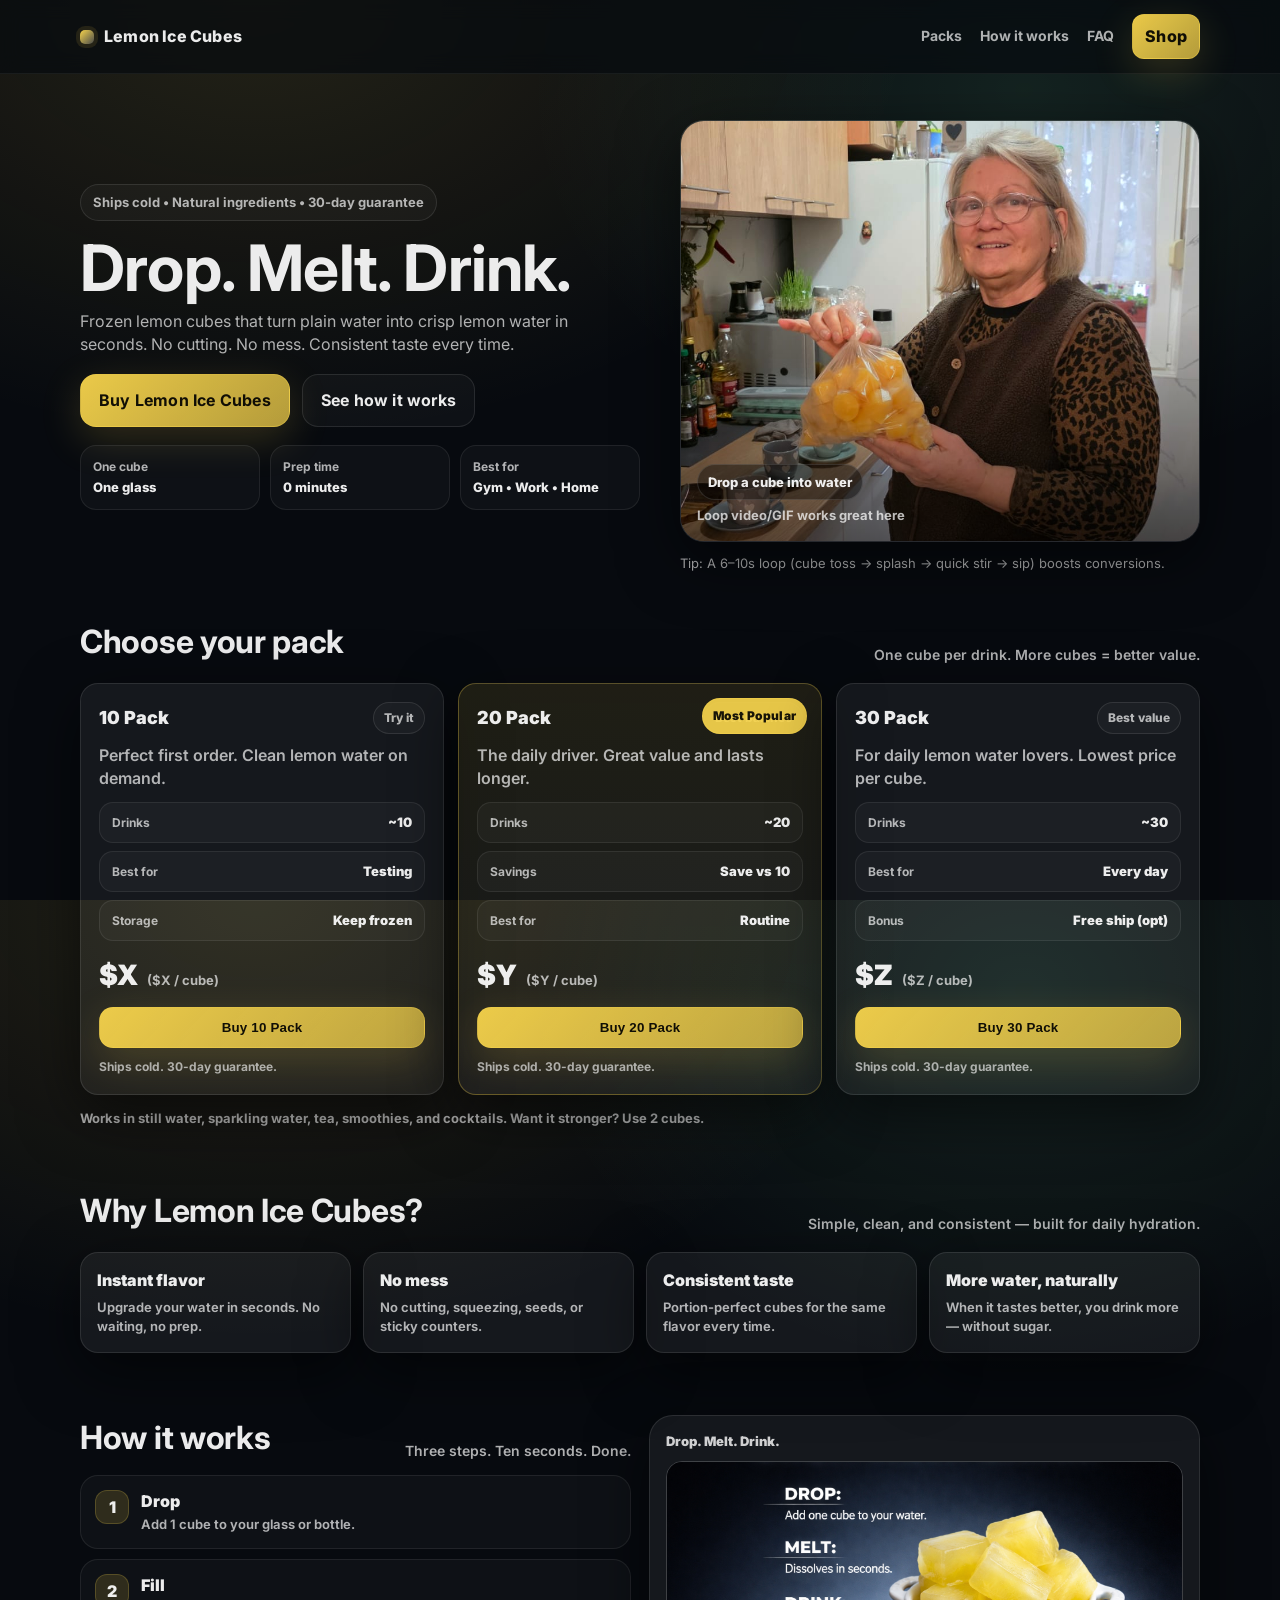
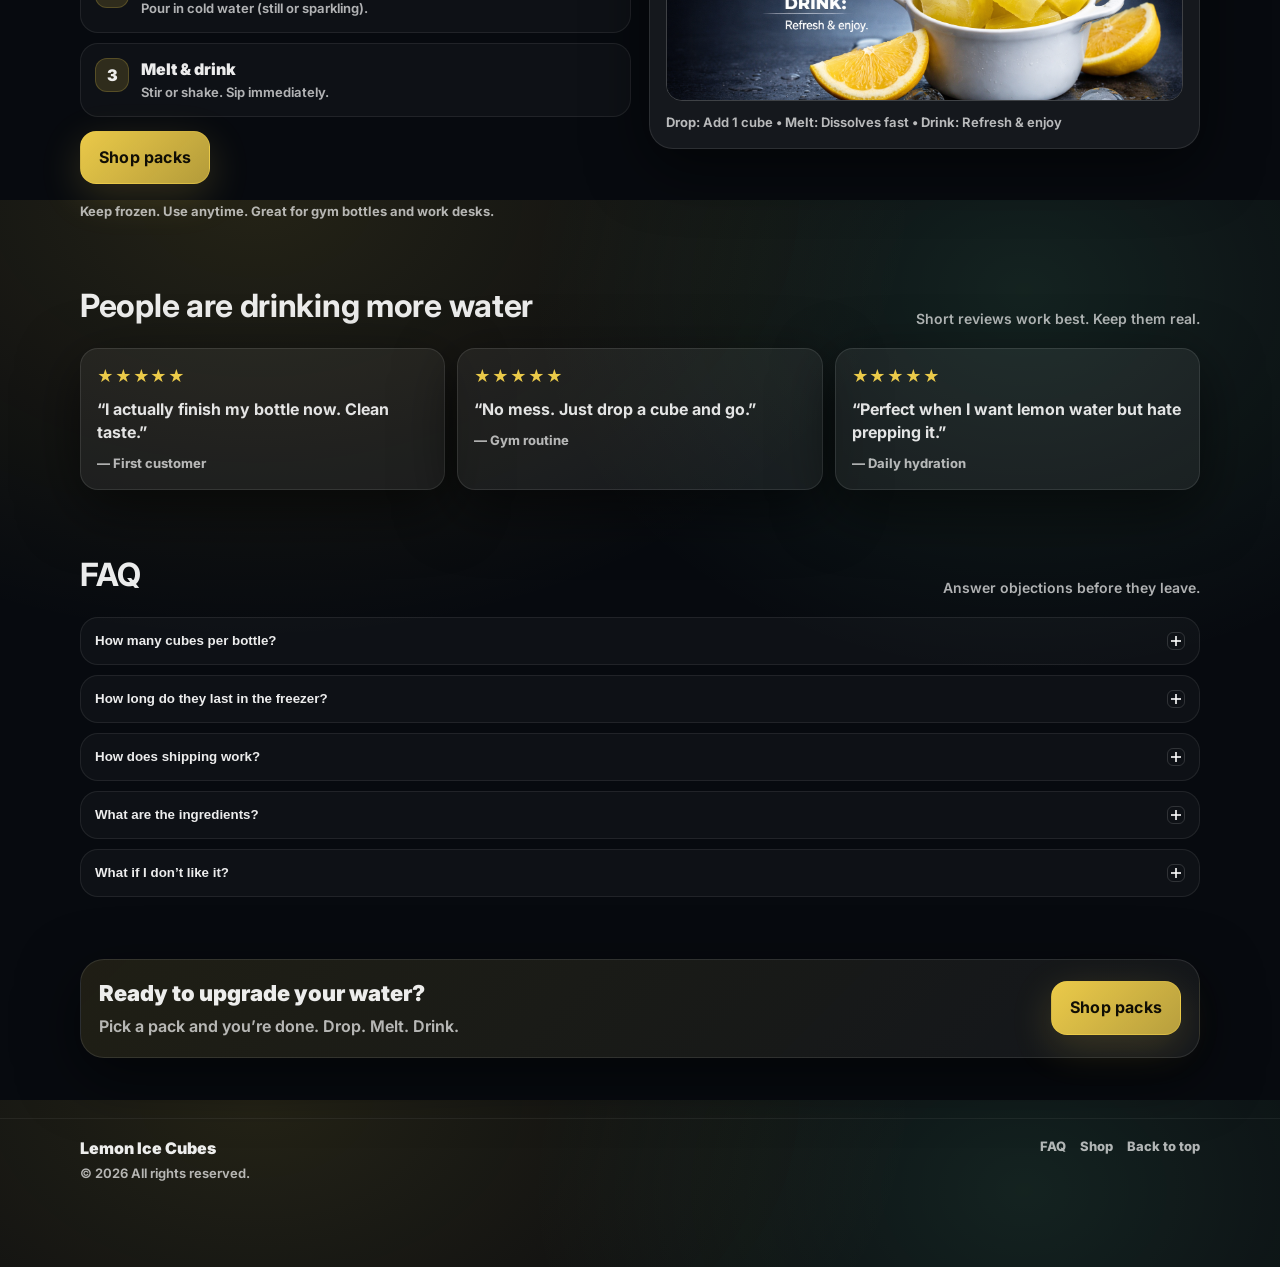
==== index.html @ 239a368b "Initial commit" ====
<!doctype html>
<html lang="en">
<head>
  <meta charset="utf-8" />
  <meta name="viewport" content="width=device-width,initial-scale=1" />
  <title>Drop. Melt. Drink. | Lemon Ice Cubes</title>
  <meta name="description" content="Frozen lemon hydration cubes that upgrade your water in seconds. Drop. Melt. Drink." />
  <link rel="preconnect" href="https://fonts.googleapis.com">
  <link rel="preconnect" href="https://fonts.gstatic.com" crossorigin>
  <link href="https://fonts.googleapis.com/css2?family=Inter:wght@400;600;700;800&display=swap" rel="stylesheet">
  <link rel="stylesheet" href="assets/css/styles.css" />
</head>

<body>
  <!-- Top bar -->
  <header class="topbar">
    <div class="container topbar__inner">
      <a class="brand" href="#top" aria-label="Lemon Ice Cubes home">
        <span class="brand__mark"></span>
        <span class="brand__name">Lemon Ice Cubes</span>
      </a>

      <nav class="nav">
        <a class="nav__link" href="#packs">Packs</a>
        <a class="nav__link" href="#how">How it works</a>
        <a class="nav__link" href="#faq">FAQ</a>
        <a class="btn btn--small btn--primary" href="#packs">Shop</a>
      </nav>
    </div>
  </header>

  <main id="top">
    <!-- HERO -->
    <section class="hero">
      <div class="container hero__grid">
        <div class="hero__copy">
          <div class="pill">Ships cold • Natural ingredients • 30-day guarantee</div>

          <h1 class="hero__title">Drop. Melt. Drink.</h1>

          <p class="hero__subtitle">
            Frozen lemon cubes that turn plain water into crisp lemon water in seconds.
            No cutting. No mess. Consistent taste every time.
          </p>

          <div class="hero__cta">
            <a class="btn btn--primary btn--lg" href="#packs" data-scroll>Buy Lemon Ice Cubes</a>
            <a class="btn btn--ghost btn--lg" href="#how" data-scroll>See how it works</a>
          </div>

          <div class="hero__trust">
            <div class="trust__item">
              <span class="trust__label">One cube</span>
              <span class="trust__value">One glass</span>
            </div>
            <div class="trust__item">
              <span class="trust__label">Prep time</span>
              <span class="trust__value">0 minutes</span>
            </div>
            <div class="trust__item">
              <span class="trust__label">Best for</span>
              <span class="trust__value">Gym • Work • Home</span>
            </div>
          </div>
        </div>

        <div class="hero__media">
          <!-- Replace poster/src with your real assets -->
          <div class="media-card">
            <img class="media-card__video" src="assets/img/lemon-ice-granma.jpeg" alt="Granma">

            <div class="media-card__overlay">
              <div class="overlay__badge">Drop a cube into water</div>
              <div class="overlay__hint">Loop video/GIF works great here</div>
            </div>
          </div>

          <div class="media-note">
            Tip: A 6–10s loop (cube toss → splash → quick stir → sip) boosts conversions.
          </div>
        </div>
      </div>
    </section>

    <!-- PACKS (immediately under hero) -->
    <section class="packs" id="packs">
      <div class="container">
        <div class="section-head">
          <h2 class="section-title">Choose your pack</h2>
          <p class="section-subtitle">One cube per drink. More cubes = better value.</p>
        </div>

        <div class="pack-grid">
          <!-- 10 -->
          <article class="card pack" data-pack="10">
            <div class="pack__top">
              <h3 class="pack__name">10 Pack</h3>
              <div class="pack__tag">Try it</div>
            </div>

            <p class="pack__desc">Perfect first order. Clean lemon water on demand.</p>

            <div class="pack__meta">
              <div class="meta">
                <span class="meta__label">Drinks</span>
                <span class="meta__value">~10</span>
              </div>
              <div class="meta">
                <span class="meta__label">Best for</span>
                <span class="meta__value">Testing</span>
              </div>
              <div class="meta">
                <span class="meta__label">Storage</span>
                <span class="meta__value">Keep frozen</span>
              </div>
            </div>

            <div class="pack__price">
              <span class="price">$X</span>
              <span class="per">($X / cube)</span>
            </div>

            <button class="btn btn--primary btn--full" type="button" data-buy>
              Buy 10 Pack
            </button>

            <div class="pack__fineprint">Ships cold. 30-day guarantee.</div>
          </article>

          <!-- 20 (Most Popular) -->
          <article class="card pack pack--featured" data-pack="20">
            <div class="pack__badge">Most Popular</div>

            <div class="pack__top">
              <h3 class="pack__name">20 Pack</h3>
              <div class="pack__tag">Best balance</div>
            </div>

            <p class="pack__desc">The daily driver. Great value and lasts longer.</p>

            <div class="pack__meta">
              <div class="meta">
                <span class="meta__label">Drinks</span>
                <span class="meta__value">~20</span>
              </div>
              <div class="meta">
                <span class="meta__label">Savings</span>
                <span class="meta__value">Save vs 10</span>
              </div>
              <div class="meta">
                <span class="meta__label">Best for</span>
                <span class="meta__value">Routine</span>
              </div>
            </div>

            <div class="pack__price">
              <span class="price">$Y</span>
              <span class="per">($Y / cube)</span>
            </div>

            <button class="btn btn--primary btn--full" type="button" data-buy>
              Buy 20 Pack
            </button>

            <div class="pack__fineprint">Ships cold. 30-day guarantee.</div>
          </article>

          <!-- 30 -->
          <article class="card pack" data-pack="30">
            <div class="pack__top">
              <h3 class="pack__name">30 Pack</h3>
              <div class="pack__tag">Best value</div>
            </div>

            <p class="pack__desc">For daily lemon water lovers. Lowest price per cube.</p>

            <div class="pack__meta">
              <div class="meta">
                <span class="meta__label">Drinks</span>
                <span class="meta__value">~30</span>
              </div>
              <div class="meta">
                <span class="meta__label">Best for</span>
                <span class="meta__value">Every day</span>
              </div>
              <div class="meta">
                <span class="meta__label">Bonus</span>
                <span class="meta__value">Free ship (opt)</span>
              </div>
            </div>

            <div class="pack__price">
              <span class="price">$Z</span>
              <span class="per">($Z / cube)</span>
            </div>

            <button class="btn btn--primary btn--full" type="button" data-buy>
              Buy 30 Pack
            </button>

            <div class="pack__fineprint">Ships cold. 30-day guarantee.</div>
          </article>
        </div>

        <div class="packs__note">
          Works in still water, sparkling water, tea, smoothies, and cocktails.
          Want it stronger? Use 2 cubes.
        </div>
      </div>
    </section>

    <!-- BENEFITS -->
    <section class="benefits" id="benefits">
      <div class="container">
        <div class="section-head">
          <h2 class="section-title">Why Lemon Ice Cubes?</h2>
          <p class="section-subtitle">Simple, clean, and consistent — built for daily hydration.</p>
        </div>

        <div class="benefit-grid">
          <div class="card benefit">
            <h3 class="benefit__title">Instant flavor</h3>
            <p class="benefit__text">Upgrade your water in seconds. No waiting, no prep.</p>
          </div>

          <div class="card benefit">
            <h3 class="benefit__title">No mess</h3>
            <p class="benefit__text">No cutting, squeezing, seeds, or sticky counters.</p>
          </div>

          <div class="card benefit">
            <h3 class="benefit__title">Consistent taste</h3>
            <p class="benefit__text">Portion-perfect cubes for the same flavor every time.</p>
          </div>

          <div class="card benefit">
            <h3 class="benefit__title">More water, naturally</h3>
            <p class="benefit__text">When it tastes better, you drink more — without sugar.</p>
          </div>
        </div>
      </div>
    </section>

    <!-- HOW IT WORKS -->
    <section class="how" id="how">
      <div class="container how__grid">
        <div>
          <div class="section-head section-head--tight">
            <h2 class="section-title">How it works</h2>
            <p class="section-subtitle">Three steps. Ten seconds. Done.</p>
          </div>

          <ol class="steps">
            <li class="step">
              <div class="step__num">1</div>
              <div class="step__body">
                <div class="step__title">Drop</div>
                <div class="step__text">Add 1 cube to your glass or bottle.</div>
              </div>
            </li>

            <li class="step">
              <div class="step__num">2</div>
              <div class="step__body">
                <div class="step__title">Fill</div>
                <div class="step__text">Pour in cold water (still or sparkling).</div>
              </div>
            </li>

            <li class="step">
              <div class="step__num">3</div>
              <div class="step__body">
                <div class="step__title">Melt & drink</div>
                <div class="step__text">Stir or shake. Sip immediately.</div>
              </div>
            </li>
          </ol>

          <div class="how__cta">
            <a class="btn btn--primary btn--lg" href="#packs" data-scroll>Shop packs</a>
          </div>
        </div>

        <div class="how__media">
            <div class="card how-card">
                <div class="how-card__label">Drop. Melt. Drink.</div>

                <div class="how-card__placeholder" style="padding:0; overflow:hidden; border-style:solid;">
                <img 
                    src="assets/img/example.png" 
                    alt="Lemon ice cubes product shot"
                    style="width:100%; height:100%; object-fit:cover; display:block;"
                >
                </div>

                <div style="margin-top:12px; font-size:13px; color:rgba(255,255,255,0.7); font-weight:650;">
                <strong>Drop:</strong> Add 1 cube • 
                <strong>Melt:</strong> Dissolves fast • 
                <strong>Drink:</strong> Refresh & enjoy
                </div>
            </div>
        </div>



          <div class="how__fine">
            Keep frozen. Use anytime. Great for gym bottles and work desks.
          </div>
        </div>
      </div>
    </section>

    <!-- SOCIAL PROOF -->
    <section class="proof" id="proof">
      <div class="container">
        <div class="section-head">
          <h2 class="section-title">People are drinking more water</h2>
          <p class="section-subtitle">Short reviews work best. Keep them real.</p>
        </div>

        <div class="proof-grid">
          <article class="card quote">
            <div class="quote__stars" aria-label="5 star review">★★★★★</div>
            <p class="quote__text">“I actually finish my bottle now. Clean taste.”</p>
            <div class="quote__name">— First customer</div>
          </article>

          <article class="card quote">
            <div class="quote__stars" aria-label="5 star review">★★★★★</div>
            <p class="quote__text">“No mess. Just drop a cube and go.”</p>
            <div class="quote__name">— Gym routine</div>
          </article>

          <article class="card quote">
            <div class="quote__stars" aria-label="5 star review">★★★★★</div>
            <p class="quote__text">“Perfect when I want lemon water but hate prepping it.”</p>
            <div class="quote__name">— Daily hydration</div>
          </article>
        </div>
      </div>
    </section>

    <!-- FAQ -->
    <section class="faq" id="faq">
      <div class="container">
        <div class="section-head">
          <h2 class="section-title">FAQ</h2>
          <p class="section-subtitle">Answer objections before they leave.</p>
        </div>

        <div class="accordion" data-accordion>
          <div class="acc-item">
            <button class="acc-btn" type="button" aria-expanded="false">
              How many cubes per bottle?
              <span class="acc-icon" aria-hidden="true"></span>
            </button>
            <div class="acc-panel">
              <p>Start with 1 cube per glass. Use 2 cubes for stronger flavor.</p>
            </div>
          </div>

          <div class="acc-item">
            <button class="acc-btn" type="button" aria-expanded="false">
              How long do they last in the freezer?
              <span class="acc-icon" aria-hidden="true"></span>
            </button>
            <div class="acc-panel">
              <p>Add your real storage timeline here (example: “Best within 3 months”).</p>
            </div>
          </div>

          <div class="acc-item">
            <button class="acc-btn" type="button" aria-expanded="false">
              How does shipping work?
              <span class="acc-icon" aria-hidden="true"></span>
            </button>
            <div class="acc-panel">
              <p>Describe insulated packaging, cold packs, delivery regions, and timelines.</p>
            </div>
          </div>

          <div class="acc-item">
            <button class="acc-btn" type="button" aria-expanded="false">
              What are the ingredients?
              <span class="acc-icon" aria-hidden="true"></span>
            </button>
            <div class="acc-panel">
              <p>List exactly what’s inside. Keep it short and truthful.</p>
            </div>
          </div>

          <div class="acc-item">
            <button class="acc-btn" type="button" aria-expanded="false">
              What if I don’t like it?
              <span class="acc-icon" aria-hidden="true"></span>
            </button>
            <div class="acc-panel">
              <p>30-day satisfaction guarantee (adjust to your policy).</p>
            </div>
          </div>
        </div>
      </div>
    </section>

    <!-- FINAL CTA -->
    <section class="final-cta">
      <div class="container final-cta__inner">
        <div>
          <h2 class="final-cta__title">Ready to upgrade your water?</h2>
          <p class="final-cta__text">Pick a pack and you’re done. Drop. Melt. Drink.</p>
        </div>

        <a class="btn btn--primary btn--lg" href="#packs" data-scroll>Shop packs</a>
      </div>
    </section>

    <!-- FOOTER -->
    <footer class="footer">
      <div class="container footer__inner">
        <div class="footer__left">
          <div class="footer__brand">Lemon Ice Cubes</div>
          <div class="footer__small">© <span id="year"></span> All rights reserved.</div>
        </div>

        <div class="footer__right">
          <a class="footer__link" href="#faq" data-scroll>FAQ</a>
          <a class="footer__link" href="#packs" data-scroll>Shop</a>
          <a class="footer__link" href="#top" data-scroll>Back to top</a>
        </div>
      </div>
    </footer>

    <!-- Sticky mobile CTA -->
    <div class="sticky-buy" role="region" aria-label="Quick buy bar">
      <a class="btn btn--primary btn--full" href="#packs" data-scroll>Shop packs</a>
    </div>
  </main>


  <script>
    (function () {
  // Footer year
  const y = document.getElementById("year");
  if (y) y.textContent = new Date().getFullYear();

  // Smooth scroll for internal links
  document.querySelectorAll('[data-scroll]').forEach((el) => {
    el.addEventListener("click", (e) => {
      const href = el.getAttribute("href");
      if (!href || !href.startsWith("#")) return;

      const target = document.querySelector(href);
      if (!target) return;

      e.preventDefault();
      target.scrollIntoView({ behavior: "smooth", block: "start" });
      history.replaceState(null, "", href);
    });
  });

  // FAQ accordion (single open at a time)
  const acc = document.querySelector("[data-accordion]");
  if (acc) {
    acc.querySelectorAll(".acc-item").forEach((item) => {
      const btn = item.querySelector(".acc-btn");
      if (!btn) return;

      btn.addEventListener("click", () => {
        // close others
        acc.querySelectorAll(".acc-item.is-open").forEach((openItem) => {
          if (openItem !== item) {
            openItem.classList.remove("is-open");
            const b = openItem.querySelector(".acc-btn");
            if (b) b.setAttribute("aria-expanded", "false");
          }
        });

        const isOpen = item.classList.toggle("is-open");
        btn.setAttribute("aria-expanded", String(isOpen));
      });
    });
  }

  // Buy buttons placeholder behavior
  document.querySelectorAll("[data-buy]").forEach((btn) => {
    btn.addEventListener("click", () => {
      const pack = btn.closest("[data-pack]")?.getAttribute("data-pack");
      // Replace this with your real checkout link or cart logic
      alert(`Selected ${pack} Pack. Connect this button to your checkout.`);
    });
  });
})();

  </script>
  <script src="/scripts/script.js"></script>
</body>
</html>
---- assets/css/styles.css ----
:root{
  --bg: #070A0F;
  --panel: rgba(255,255,255,0.06);
  --panel-2: rgba(255,255,255,0.08);
  --border: rgba(255,255,255,0.10);
  --text: rgba(255,255,255,0.92);
  --muted: rgba(255,255,255,0.68);
  --soft: rgba(255,255,255,0.12);

  --accent: #F7D44C;  /* lemon */
  --accent-2: #8BFFB6; /* subtle mint */
  --danger: #FF6B6B;

  --shadow: 0 18px 60px rgba(0,0,0,0.55);
  --radius: 18px;
  --radius-lg: 24px;
  --container: 1120px;
}

*{ box-sizing:border-box; }
html, body{ height:100%; }
body{
  margin:0;
  font-family: Inter, system-ui, -apple-system, Segoe UI, Roboto, Arial, sans-serif;
  color: var(--text);
  background: radial-gradient(1200px 800px at 20% 0%, rgba(247,212,76,0.12), transparent 55%),
              radial-gradient(900px 700px at 80% 10%, rgba(139,255,182,0.10), transparent 55%),
              var(--bg);
  line-height: 1.45;
}

a{ color: inherit; text-decoration:none; }
.container{
  width:min(var(--container), calc(100% - 40px));
  margin:0 auto;
}

.btn{
  display:inline-flex;
  align-items:center;
  justify-content:center;
  gap:10px;
  padding: 12px 16px;
  border-radius: 14px;
  border: 1px solid var(--border);
  background: rgba(255,255,255,0.04);
  color: var(--text);
  font-weight: 700;
  letter-spacing: 0.2px;
  cursor:pointer;
  transition: transform .15s ease, background .15s ease, border-color .15s ease, box-shadow .15s ease;
  user-select:none;
}
.btn:hover{
  transform: translateY(-1px);
  background: rgba(255,255,255,0.06);
  border-color: rgba(255,255,255,0.16);
}
.btn:active{ transform: translateY(0px); }

.btn--primary{
  background: linear-gradient(135deg, rgba(247,212,76,0.95), rgba(247,212,76,0.72));
  color: rgba(0,0,0,0.92);
  border-color: rgba(247,212,76,0.35);
  box-shadow: 0 12px 40px rgba(247,212,76,0.18);
}
.btn--primary:hover{
  box-shadow: 0 14px 55px rgba(247,212,76,0.24);
  border-color: rgba(247,212,76,0.55);
}
.btn--ghost{
  background: rgba(255,255,255,0.03);
}
.btn--lg{ padding: 14px 18px; border-radius: 16px; }
.btn--small{ padding: 10px 12px; border-radius: 12px; font-weight: 800; }
.btn--full{ width:100%; }

.card{
  background: var(--panel);
  border: 1px solid var(--border);
  border-radius: var(--radius);
  box-shadow: var(--shadow);
}

.topbar{
  position: sticky;
  top:0;
  z-index: 50;
  background: rgba(7,10,15,0.7);
  border-bottom: 1px solid rgba(255,255,255,0.06);
  backdrop-filter: blur(10px);
}
.topbar__inner{
  display:flex;
  align-items:center;
  justify-content:space-between;
  padding: 14px 0;
}
.brand{
  display:flex;
  align-items:center;
  gap:10px;
}
.brand__mark{
  width: 14px; height: 14px;
  border-radius: 5px;
  background: linear-gradient(135deg, var(--accent), rgba(255,255,255,0.25));
  box-shadow: 0 0 0 4px rgba(247,212,76,0.10);
}
.brand__name{ font-weight: 800; letter-spacing: 0.2px; }

.nav{ display:flex; align-items:center; gap:18px; }
.nav__link{
  color: var(--muted);
  font-weight: 700;
  font-size: 14px;
}
.nav__link:hover{ color: var(--text); }

.hero{
  padding: 46px 0 28px;
}
.hero__grid{
  display:grid;
  grid-template-columns: 1.05fr 0.95fr;
  gap: 26px;
  align-items: center;
}
.pill{
  display:inline-flex;
  gap:10px;
  padding: 8px 12px;
  border-radius: 999px;
  border: 1px solid rgba(255,255,255,0.10);
  background: rgba(255,255,255,0.03);
  color: var(--muted);
  font-weight: 700;
  font-size: 13px;
}
.hero__title{
  margin: 14px 0 10px;
  font-size: clamp(38px, 5vw, 64px);
  line-height: 1.02;
  letter-spacing: -0.8px;
}
.hero__subtitle{
  margin: 0 0 18px;
  font-size: 16px;
  color: var(--muted);
  max-width: 52ch;
}
.hero__cta{ display:flex; gap:12px; flex-wrap:wrap; margin-bottom: 18px; }

.hero__trust{
  display:grid;
  grid-template-columns: repeat(3, minmax(0,1fr));
  gap: 10px;
  max-width: 560px;
}
.trust__item{
  padding: 12px;
  border-radius: 16px;
  border: 1px solid rgba(255,255,255,0.08);
  background: rgba(255,255,255,0.03);
}
.trust__label{ display:block; color: var(--muted); font-weight: 700; font-size: 12px; }
.trust__value{ display:block; font-weight: 800; margin-top: 2px; font-size: 13px; }

.hero__media{ display:flex; flex-direction:column; gap: 12px; }
.media-card{
  position:relative;
  border-radius: var(--radius-lg);
  overflow:hidden;
  border: 1px solid rgba(255,255,255,0.10);
  background: rgba(255,255,255,0.03);
  box-shadow: var(--shadow);
  min-height: 340px;
}
.media-card__video{
  width:100%;
  height: 420px;
  object-fit: cover;
  display:block;
  filter: contrast(1.05) saturate(1.05);
}
.media-card__overlay{
  position:absolute;
  inset:0;
  background: linear-gradient(0deg, rgba(0,0,0,0.55), transparent 55%);
  display:flex;
  flex-direction:column;
  justify-content:flex-end;
  gap:6px;
  padding: 16px;
}
.overlay__badge{
  display:inline-flex;
  width: fit-content;
  padding: 8px 10px;
  border-radius: 999px;
  background: rgba(0,0,0,0.40);
  border: 1px solid rgba(255,255,255,0.12);
  font-weight: 800;
  font-size: 13px;
}
.overlay__hint{
  color: rgba(255,255,255,0.72);
  font-weight: 700;
  font-size: 13px;
}
.media-note{
  color: var(--muted);
  font-size: 13px;
}

section{ scroll-margin-top: 84px; }

.section-head{
  margin: 0 0 18px;
  display:flex;
  align-items:flex-end;
  justify-content:space-between;
  gap: 18px;
}
.section-head--tight{ margin-bottom: 14px; }
.section-title{
  margin:0;
  font-size: clamp(22px, 3vw, 32px);
  letter-spacing: -0.3px;
}
.section-subtitle{
  margin: 0;
  color: var(--muted);
  max-width: 56ch;
  font-weight: 600;
  font-size: 14px;
}

.packs{ padding: 18px 0 34px; }
.pack-grid{
  display:grid;
  grid-template-columns: repeat(3, minmax(0,1fr));
  gap: 14px;
}
.pack{
  padding: 18px;
  position:relative;
  overflow:hidden;
}
.pack__top{
  display:flex;
  align-items:center;
  justify-content:space-between;
  gap: 10px;
}
.pack__name{
  margin:0;
  font-size: 18px;
  font-weight: 900;
}
.pack__tag{
  padding: 6px 10px;
  border-radius: 999px;
  border: 1px solid rgba(255,255,255,0.10);
  background: rgba(255,255,255,0.03);
  color: var(--muted);
  font-weight: 800;
  font-size: 12px;
}
.pack__desc{
  margin: 10px 0 12px;
  color: var(--muted);
  font-weight: 600;
}
.pack__meta{
  display:grid;
  grid-template-columns: 1fr;
  gap: 8px;
  margin-bottom: 14px;
}
.meta{
  display:flex;
  align-items:center;
  justify-content:space-between;
  padding: 10px 12px;
  border-radius: 14px;
  border: 1px solid rgba(255,255,255,0.08);
  background: rgba(255,255,255,0.03);
}
.meta__label{ color: var(--muted); font-weight: 700; font-size: 12px; }
.meta__value{ font-weight: 900; font-size: 13px; }

.pack__price{
  display:flex;
  align-items:baseline;
  gap: 10px;
  margin: 6px 0 12px;
}
.price{ font-size: 28px; font-weight: 950; letter-spacing: -0.4px; }
.per{ color: var(--muted); font-weight: 700; font-size: 13px; }

.pack__fineprint{
  margin-top: 10px;
  color: rgba(255,255,255,0.62);
  font-weight: 700;
  font-size: 12px;
}

.pack--featured{
  border-color: rgba(247,212,76,0.30);
  background: linear-gradient(180deg, rgba(247,212,76,0.10), rgba(255,255,255,0.06));
}
.pack__badge{
  position:absolute;
  top: 14px;
  right: 14px;
  padding: 8px 10px;
  border-radius: 999px;
  font-weight: 950;
  font-size: 12px;
  letter-spacing: 0.2px;
  background: rgba(247,212,76,0.92);
  color: rgba(0,0,0,0.9);
  border: 1px solid rgba(247,212,76,0.40);
}

.packs__note{
  margin-top: 14px;
  color: var(--muted);
  font-weight: 700;
  font-size: 13px;
}

.benefits{ padding: 26px 0 36px; }
.benefit-grid{
  display:grid;
  grid-template-columns: repeat(4, minmax(0,1fr));
  gap: 12px;
}
.benefit{ padding: 16px; }
.benefit__title{ margin:0 0 6px; font-weight: 950; font-size: 16px; }
.benefit__text{ margin:0; color: var(--muted); font-weight: 650; font-size: 13px; }

.how{ padding: 26px 0 36px; }
.how__grid{
  display:grid;
  grid-template-columns: 1fr 1fr;
  gap: 18px;
  align-items: start;
}
.steps{ margin: 0; padding: 0; list-style:none; display:flex; flex-direction:column; gap: 10px; }
.step{
  display:flex;
  gap: 12px;
  padding: 14px;
  border-radius: var(--radius);
  border: 1px solid rgba(255,255,255,0.08);
  background: rgba(255,255,255,0.03);
}
.step__num{
  width: 34px; height: 34px;
  display:flex;
  align-items:center;
  justify-content:center;
  border-radius: 12px;
  background: rgba(247,212,76,0.14);
  border: 1px solid rgba(247,212,76,0.20);
  font-weight: 950;
}
.step__title{ font-weight: 950; }
.step__text{ color: var(--muted); font-weight: 650; margin-top: 2px; font-size: 13px; }
.how__cta{ margin-top: 14px; }

.how__media{ display:flex; flex-direction:column; gap: 12px; }
.how-card{ padding: 16px; border-radius: var(--radius-lg); }
.how-card__label{
  font-weight: 900;
  font-size: 13px;
  color: rgba(255,255,255,0.8);
  margin-bottom: 10px;
}
.how-card__placeholder{
  height: 240px;
  border-radius: 16px;
  border: 1px dashed rgba(255,255,255,0.18);
  display:flex;
  align-items:center;
  justify-content:center;
  text-align:center;
  padding: 16px;
  color: rgba(255,255,255,0.62);
  font-weight: 700;
}
.how__fine{ color: var(--muted); font-weight: 700; font-size: 13px; }

.proof{ padding: 26px 0 36px; }
.proof-grid{
  display:grid;
  grid-template-columns: repeat(3, minmax(0,1fr));
  gap: 12px;
}
.quote{ padding: 16px; }
.quote__stars{ font-weight: 950; letter-spacing: 0.8px; color: rgba(247,212,76,0.95); }
.quote__text{ margin: 10px 0 10px; color: rgba(255,255,255,0.88); font-weight: 700; }
.quote__name{ color: var(--muted); font-weight: 750; font-size: 13px; }

.faq{ padding: 26px 0 36px; }
.accordion{
  display:flex;
  flex-direction:column;
  gap: 10px;
}
.acc-item{
  border-radius: var(--radius);
  border: 1px solid rgba(255,255,255,0.08);
  background: rgba(255,255,255,0.03);
  overflow:hidden;
}
.acc-btn{
  width:100%;
  background: transparent;
  border: none;
  color: var(--text);
  text-align:left;
  padding: 14px 14px;
  display:flex;
  align-items:center;
  justify-content:space-between;
  gap: 12px;
  cursor:pointer;
  font-weight: 900;
}
.acc-icon{
  width: 18px;
  height: 18px;
  border-radius: 6px;
  border: 1px solid rgba(255,255,255,0.14);
  position: relative;
  flex: 0 0 auto;
}
.acc-icon::before,
.acc-icon::after{
  content:"";
  position:absolute;
  inset: 50% auto auto 50%;
  width: 10px;
  height: 2px;
  background: rgba(255,255,255,0.8);
  transform: translate(-50%, -50%);
}
.acc-icon::after{
  width: 2px;
  height: 10px;
}
.acc-panel{
  max-height: 0;
  overflow: hidden;
  transition: max-height .22s ease;
  padding: 0 14px;
}
.acc-panel p{
  margin: 0;
  padding: 0 0 14px;
  color: var(--muted);
  font-weight: 650;
  font-size: 13px;
}

.acc-item.is-open .acc-panel{ max-height: 220px; }
.acc-item.is-open .acc-icon::after{ display:none; }

.final-cta{
  padding: 26px 0 60px;
}
.final-cta__inner{
  display:flex;
  align-items:center;
  justify-content:space-between;
  gap: 16px;
  padding: 18px;
  border-radius: var(--radius-lg);
  border: 1px solid rgba(255,255,255,0.10);
  background: linear-gradient(135deg, rgba(247,212,76,0.10), rgba(255,255,255,0.05));
  box-shadow: var(--shadow);
}
.final-cta__title{ margin:0 0 6px; font-size: 22px; font-weight: 950; }
.final-cta__text{ margin:0; color: var(--muted); font-weight: 650; }

.footer{
  border-top: 1px solid rgba(255,255,255,0.06);
  padding: 18px 0 84px; /* space for sticky bar */
}
.footer__inner{
  display:flex;
  align-items:flex-start;
  justify-content:space-between;
  gap: 12px;
}
.footer__brand{ font-weight: 950; }
.footer__small{ color: var(--muted); font-weight: 650; font-size: 13px; margin-top: 4px; }
.footer__right{ display:flex; gap: 14px; flex-wrap:wrap; }
.footer__link{ color: var(--muted); font-weight: 800; font-size: 13px; }
.footer__link:hover{ color: var(--text); }

.sticky-buy{
  position: fixed;
  left: 0;
  right: 0;
  bottom: 0;
  padding: 12px 14px;
  background: rgba(7,10,15,0.78);
  border-top: 1px solid rgba(255,255,255,0.08);
  backdrop-filter: blur(10px);
  display:none;
  z-index: 60;
}

@media (max-width: 980px){
  .hero__grid{ grid-template-columns: 1fr; }
  .media-card__video{ height: 360px; }
  .nav{ gap: 12px; }
  .benefit-grid{ grid-template-columns: repeat(2, minmax(0,1fr)); }
  .how__grid{ grid-template-columns: 1fr; }
  .pack-grid{ grid-template-columns: 1fr; }
  .proof-grid{ grid-template-columns: 1fr; }
  .final-cta__inner{ flex-direction: column; align-items: flex-start; }
  .sticky-buy{ display:block; }
}

@media (max-width: 520px){
  .nav__link{ display:none; }
  .hero{ padding-top: 34px; }
  .hero__trust{ grid-template-columns: 1fr; }
}
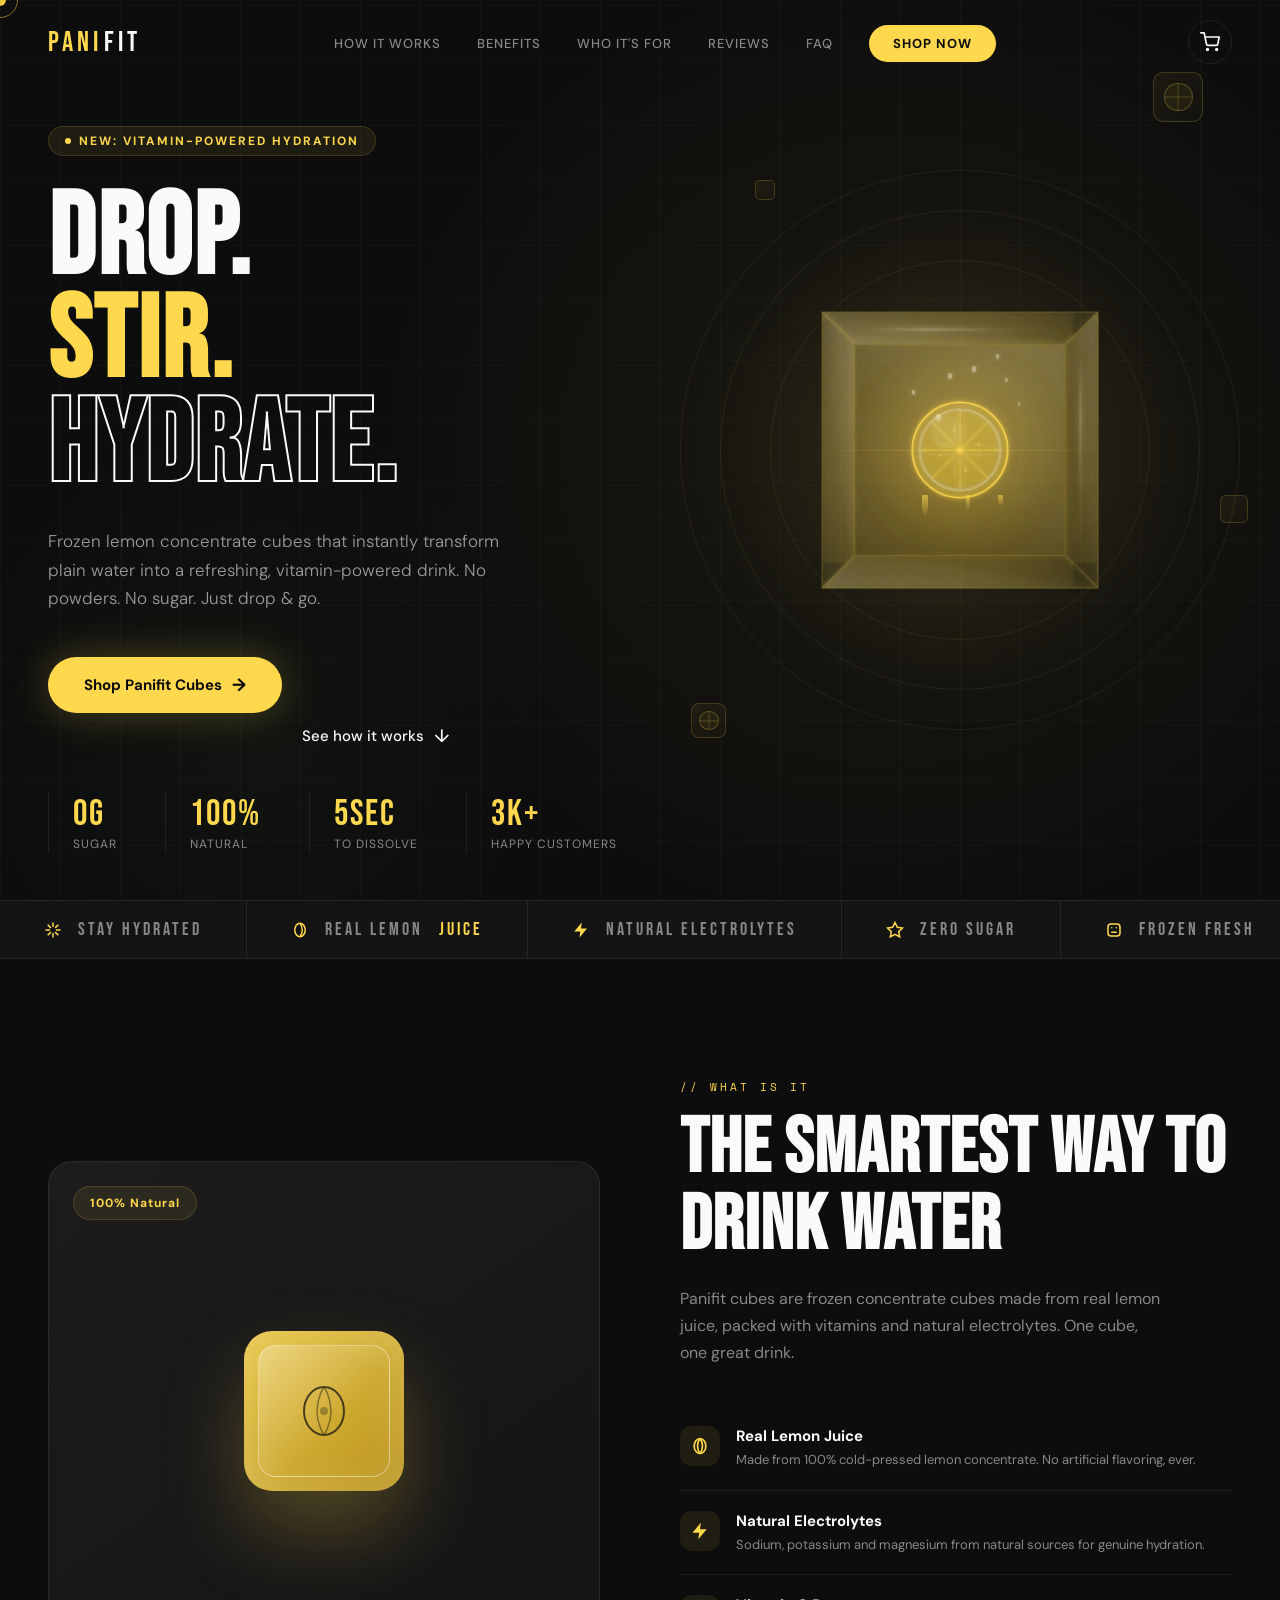
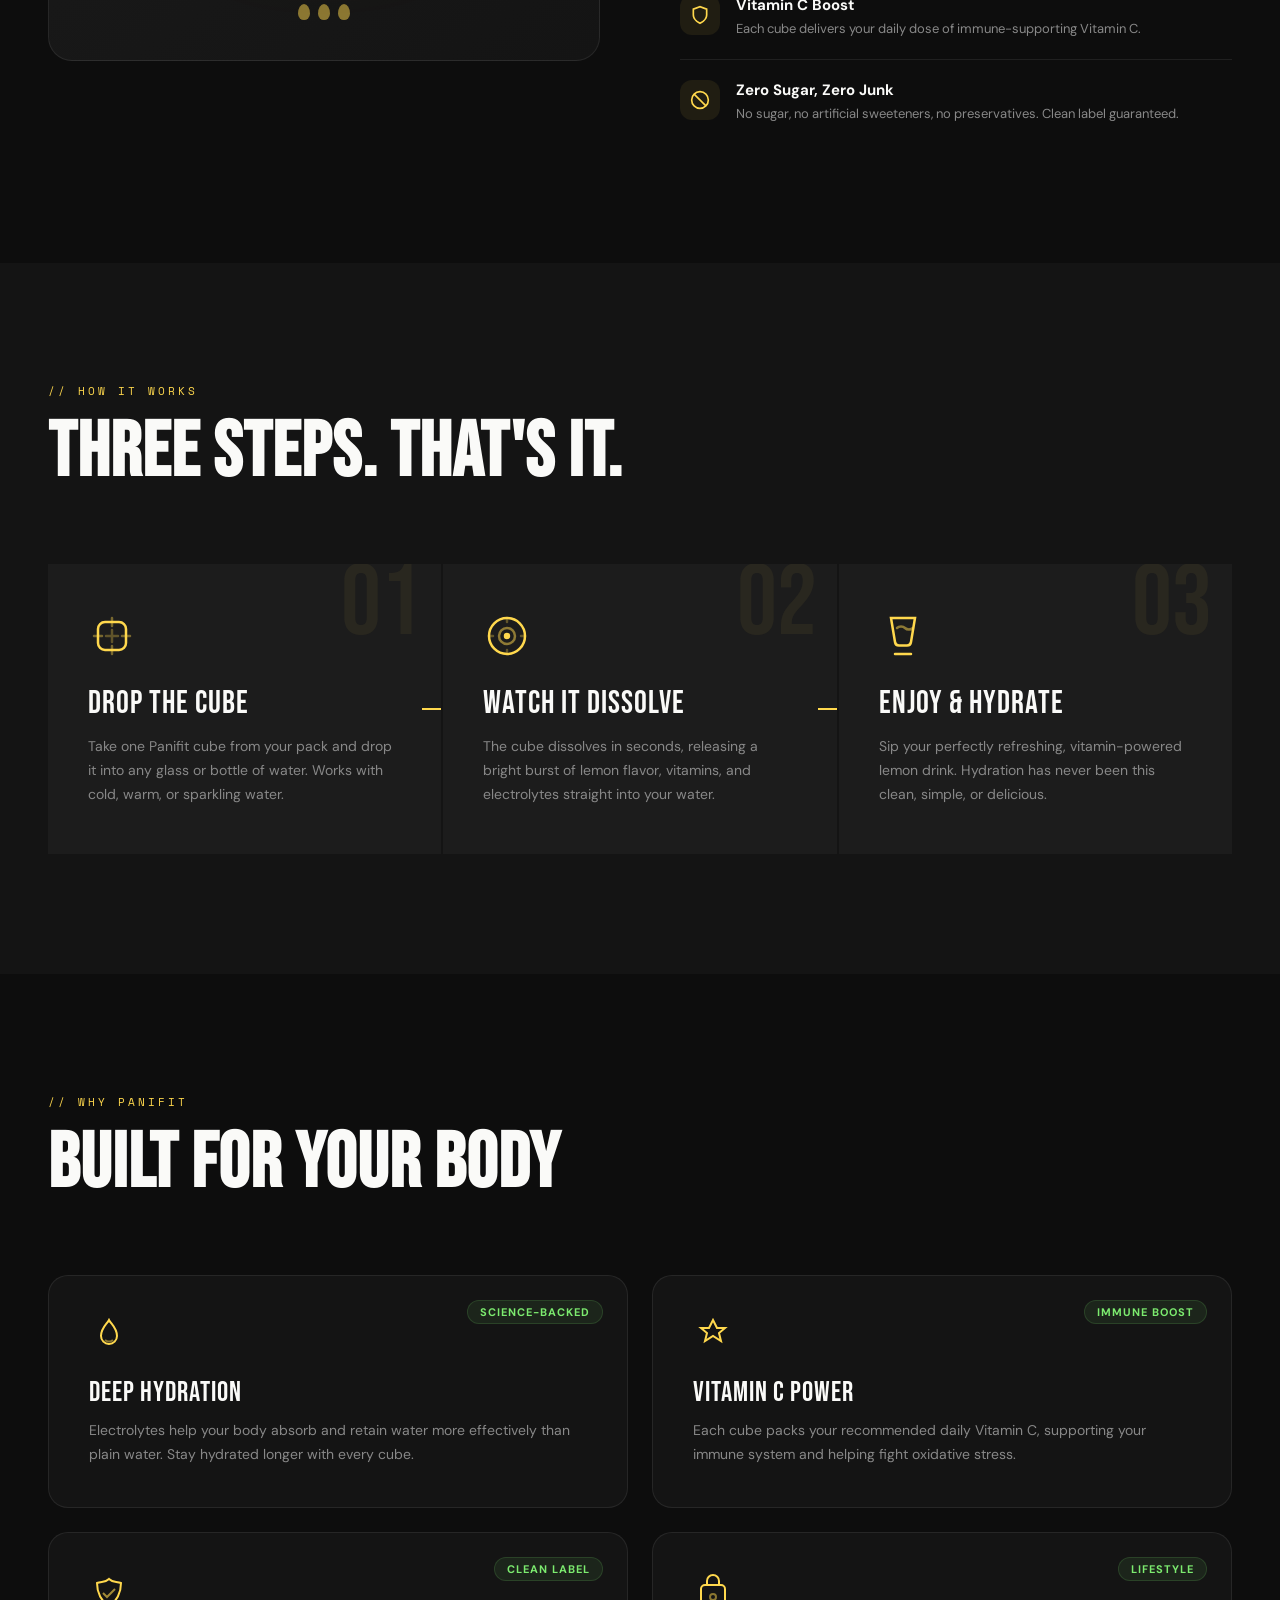
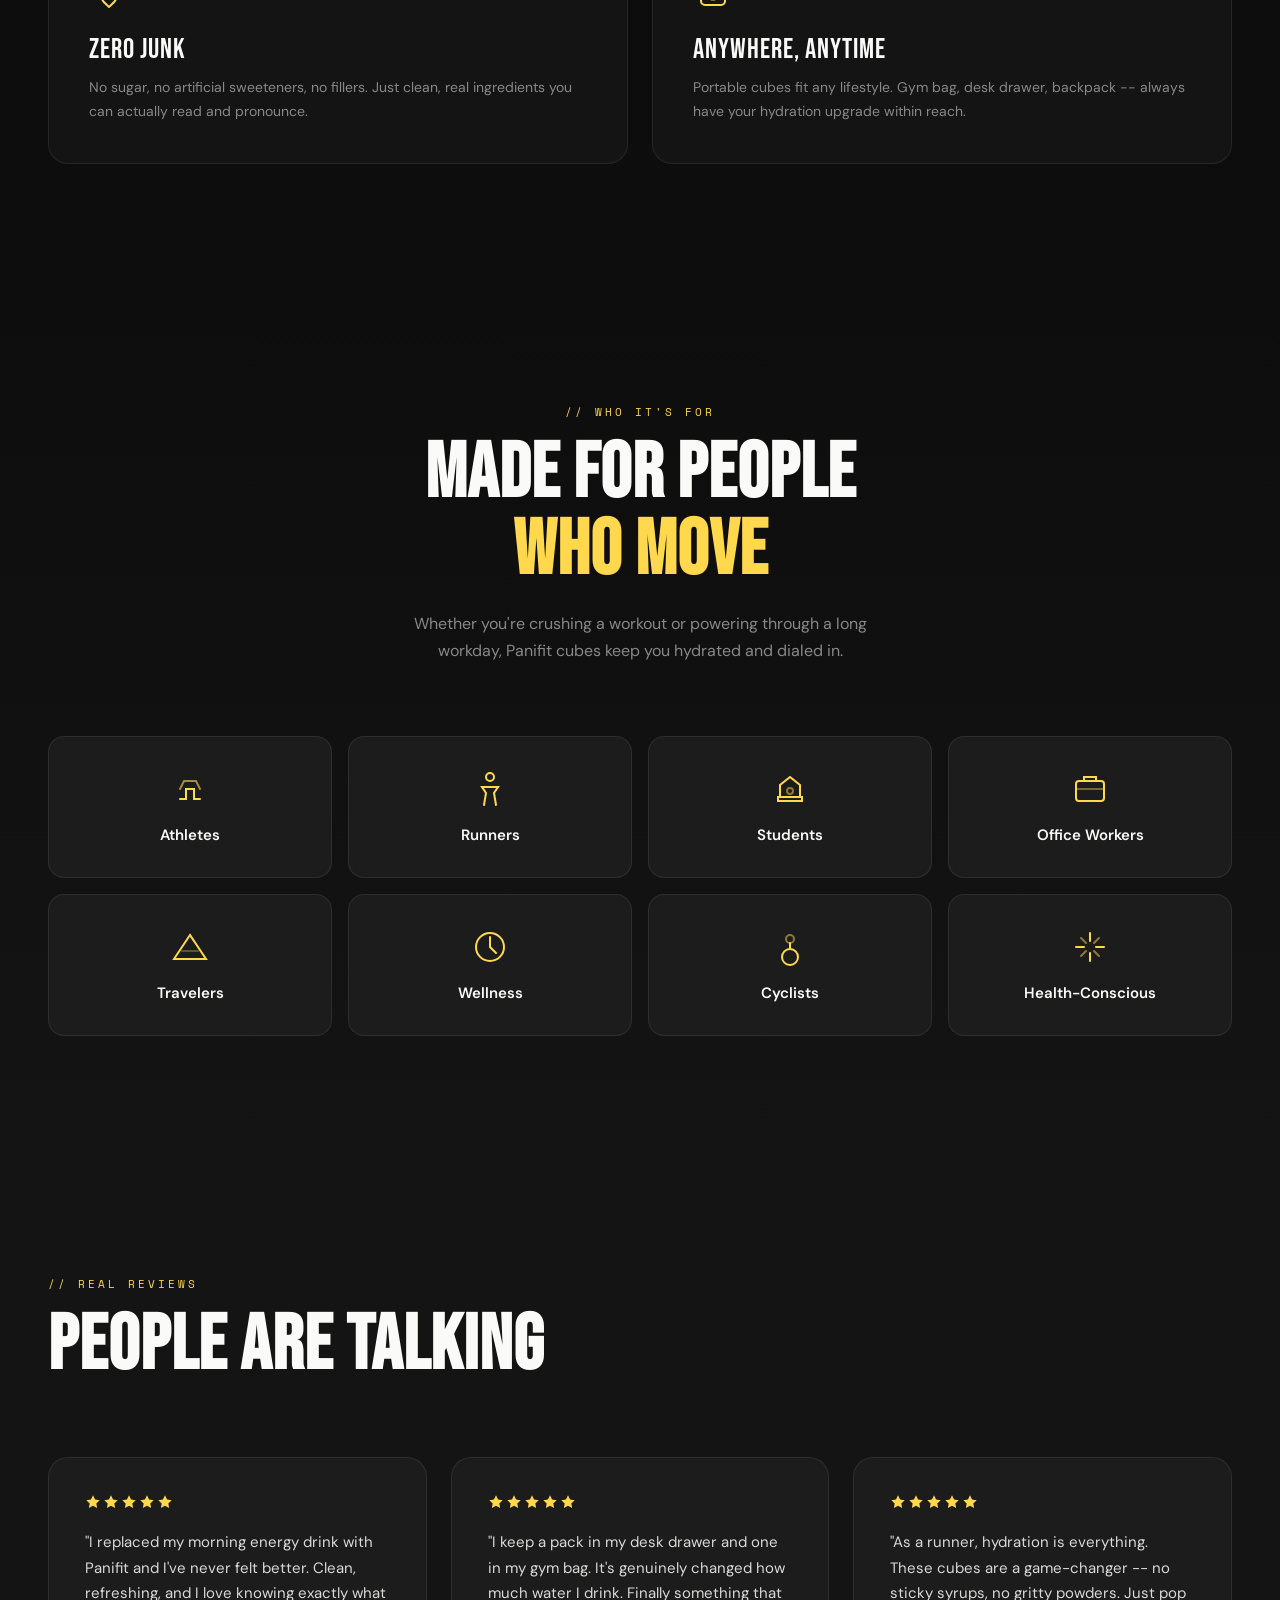
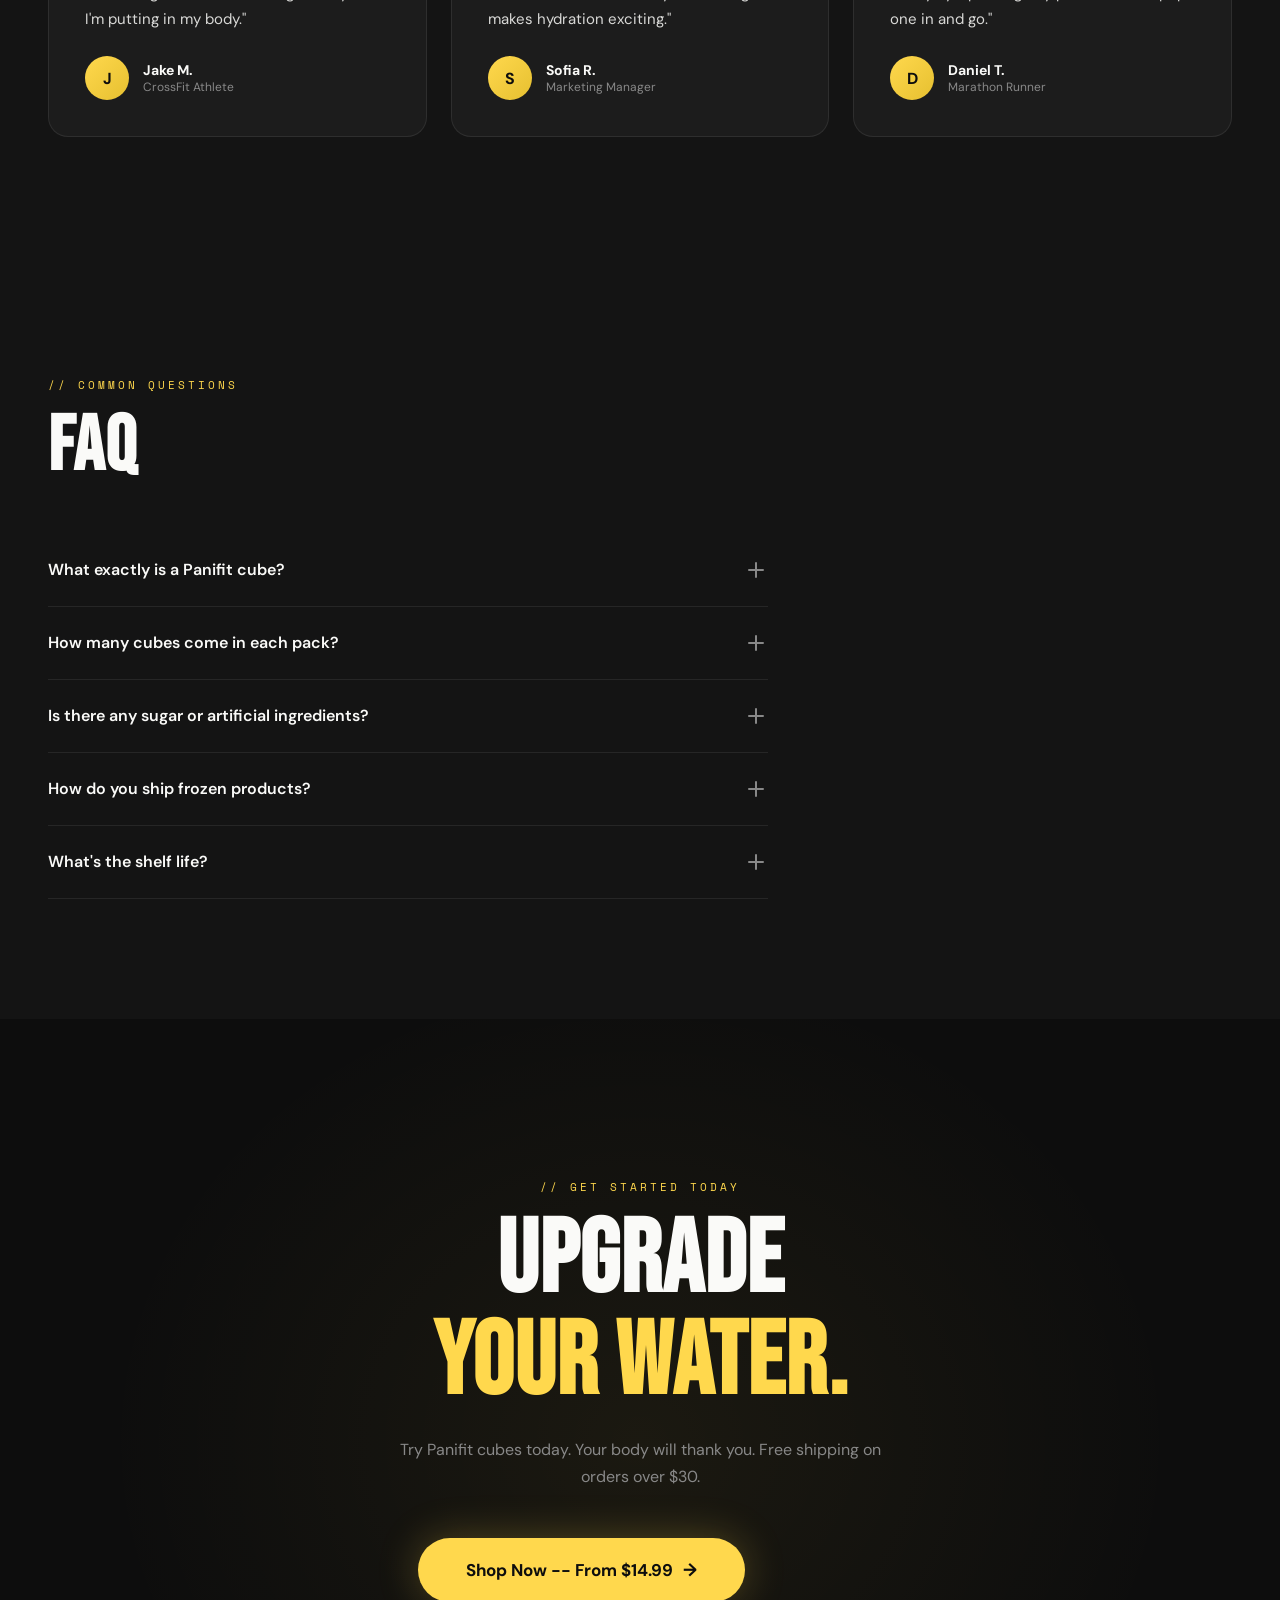
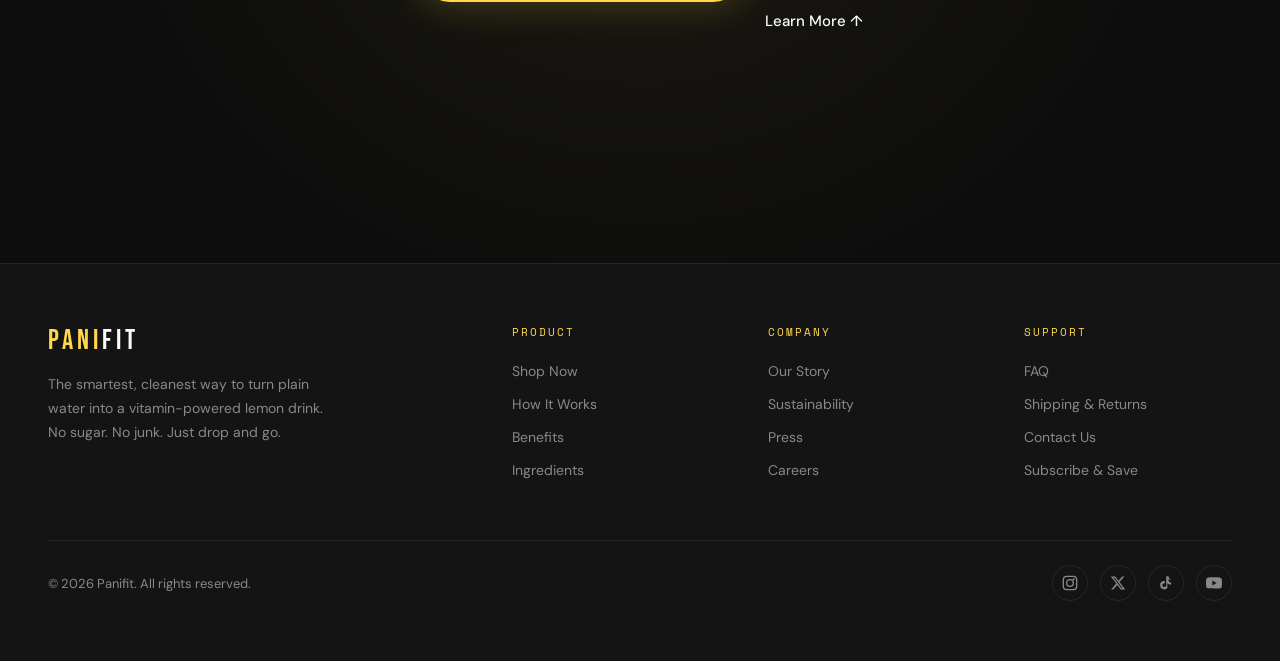
==== commit b4289f9d: "Commit" ====
--- a/index.html
+++ b/index.html
@@ -1,497 +1,649 @@
-<!doctype html>
-<html lang="en">
-<head>
-  <meta charset="utf-8" />
-  <meta name="viewport" content="width=device-width,initial-scale=1" />
-  <title>Drop. Melt. Drink. | Lemon Ice Cubes</title>
-  <meta name="description" content="Frozen lemon hydration cubes that upgrade your water in seconds. Drop. Melt. Drink." />
-  <link rel="preconnect" href="https://fonts.googleapis.com">
-  <link rel="preconnect" href="https://fonts.gstatic.com" crossorigin>
-  <link href="https://fonts.googleapis.com/css2?family=Inter:wght@400;600;700;800&display=swap" rel="stylesheet">
-  <link rel="stylesheet" href="assets/css/styles.css" />
-</head>
-
-<body>
-  <!-- Top bar -->
-  <header class="topbar">
-    <div class="container topbar__inner">
-      <a class="brand" href="#top" aria-label="Lemon Ice Cubes home">
-        <span class="brand__mark"></span>
-        <span class="brand__name">Lemon Ice Cubes</span>
-      </a>
-
-      <nav class="nav">
-        <a class="nav__link" href="#packs">Packs</a>
-        <a class="nav__link" href="#how">How it works</a>
-        <a class="nav__link" href="#faq">FAQ</a>
-        <a class="btn btn--small btn--primary" href="#packs">Shop</a>
-      </nav>
-    </div>
-  </header>
-
-  <main id="top">
-    <!-- HERO -->
-    <section class="hero">
-      <div class="container hero__grid">
-        <div class="hero__copy">
-          <div class="pill">Ships cold • Natural ingredients • 30-day guarantee</div>
-
-          <h1 class="hero__title">Drop. Melt. Drink.</h1>
-
-          <p class="hero__subtitle">
-            Frozen lemon cubes that turn plain water into crisp lemon water in seconds.
-            No cutting. No mess. Consistent taste every time.
-          </p>
-
-          <div class="hero__cta">
-            <a class="btn btn--primary btn--lg" href="#packs" data-scroll>Buy Lemon Ice Cubes</a>
-            <a class="btn btn--ghost btn--lg" href="#how" data-scroll>See how it works</a>
-          </div>
-
-          <div class="hero__trust">
-            <div class="trust__item">
-              <span class="trust__label">One cube</span>
-              <span class="trust__value">One glass</span>
-            </div>
-            <div class="trust__item">
-              <span class="trust__label">Prep time</span>
-              <span class="trust__value">0 minutes</span>
-            </div>
-            <div class="trust__item">
-              <span class="trust__label">Best for</span>
-              <span class="trust__value">Gym • Work • Home</span>
-            </div>
-          </div>
-        </div>
-
-        <div class="hero__media">
-          <!-- Replace poster/src with your real assets -->
-          <div class="media-card">
-            <img class="media-card__video" src="assets/img/lemon-ice-granma.jpeg" alt="Granma">
-
-            <div class="media-card__overlay">
-              <div class="overlay__badge">Drop a cube into water</div>
-              <div class="overlay__hint">Loop video/GIF works great here</div>
-            </div>
-          </div>
-
-          <div class="media-note">
-            Tip: A 6–10s loop (cube toss → splash → quick stir → sip) boosts conversions.
-          </div>
-        </div>
-      </div>
-    </section>
-
-    <!-- PACKS (immediately under hero) -->
-    <section class="packs" id="packs">
-      <div class="container">
-        <div class="section-head">
-          <h2 class="section-title">Choose your pack</h2>
-          <p class="section-subtitle">One cube per drink. More cubes = better value.</p>
-        </div>
-
-        <div class="pack-grid">
-          <!-- 10 -->
-          <article class="card pack" data-pack="10">
-            <div class="pack__top">
-              <h3 class="pack__name">10 Pack</h3>
-              <div class="pack__tag">Try it</div>
-            </div>
-
-            <p class="pack__desc">Perfect first order. Clean lemon water on demand.</p>
-
-            <div class="pack__meta">
-              <div class="meta">
-                <span class="meta__label">Drinks</span>
-                <span class="meta__value">~10</span>
-              </div>
-              <div class="meta">
-                <span class="meta__label">Best for</span>
-                <span class="meta__value">Testing</span>
-              </div>
-              <div class="meta">
-                <span class="meta__label">Storage</span>
-                <span class="meta__value">Keep frozen</span>
-              </div>
-            </div>
-
-            <div class="pack__price">
-              <span class="price">$X</span>
-              <span class="per">($X / cube)</span>
-            </div>
-
-            <button class="btn btn--primary btn--full" type="button" data-buy>
-              Buy 10 Pack
-            </button>
-
-            <div class="pack__fineprint">Ships cold. 30-day guarantee.</div>
-          </article>
-
-          <!-- 20 (Most Popular) -->
-          <article class="card pack pack--featured" data-pack="20">
-            <div class="pack__badge">Most Popular</div>
-
-            <div class="pack__top">
-              <h3 class="pack__name">20 Pack</h3>
-              <div class="pack__tag">Best balance</div>
-            </div>
-
-            <p class="pack__desc">The daily driver. Great value and lasts longer.</p>
-
-            <div class="pack__meta">
-              <div class="meta">
-                <span class="meta__label">Drinks</span>
-                <span class="meta__value">~20</span>
-              </div>
-              <div class="meta">
-                <span class="meta__label">Savings</span>
-                <span class="meta__value">Save vs 10</span>
-              </div>
-              <div class="meta">
-                <span class="meta__label">Best for</span>
-                <span class="meta__value">Routine</span>
-              </div>
-            </div>
-
-            <div class="pack__price">
-              <span class="price">$Y</span>
-              <span class="per">($Y / cube)</span>
-            </div>
-
-            <button class="btn btn--primary btn--full" type="button" data-buy>
-              Buy 20 Pack
-            </button>
-
-            <div class="pack__fineprint">Ships cold. 30-day guarantee.</div>
-          </article>
-
-          <!-- 30 -->
-          <article class="card pack" data-pack="30">
-            <div class="pack__top">
-              <h3 class="pack__name">30 Pack</h3>
-              <div class="pack__tag">Best value</div>
-            </div>
-
-            <p class="pack__desc">For daily lemon water lovers. Lowest price per cube.</p>
-
-            <div class="pack__meta">
-              <div class="meta">
-                <span class="meta__label">Drinks</span>
-                <span class="meta__value">~30</span>
-              </div>
-              <div class="meta">
-                <span class="meta__label">Best for</span>
-                <span class="meta__value">Every day</span>
-              </div>
-              <div class="meta">
-                <span class="meta__label">Bonus</span>
-                <span class="meta__value">Free ship (opt)</span>
-              </div>
-            </div>
-
-            <div class="pack__price">
-              <span class="price">$Z</span>
-              <span class="per">($Z / cube)</span>
-            </div>
-
-            <button class="btn btn--primary btn--full" type="button" data-buy>
-              Buy 30 Pack
-            </button>
-
-            <div class="pack__fineprint">Ships cold. 30-day guarantee.</div>
-          </article>
-        </div>
-
-        <div class="packs__note">
-          Works in still water, sparkling water, tea, smoothies, and cocktails.
-          Want it stronger? Use 2 cubes.
-        </div>
-      </div>
-    </section>
-
-    <!-- BENEFITS -->
-    <section class="benefits" id="benefits">
-      <div class="container">
-        <div class="section-head">
-          <h2 class="section-title">Why Lemon Ice Cubes?</h2>
-          <p class="section-subtitle">Simple, clean, and consistent — built for daily hydration.</p>
-        </div>
-
-        <div class="benefit-grid">
-          <div class="card benefit">
-            <h3 class="benefit__title">Instant flavor</h3>
-            <p class="benefit__text">Upgrade your water in seconds. No waiting, no prep.</p>
-          </div>
-
-          <div class="card benefit">
-            <h3 class="benefit__title">No mess</h3>
-            <p class="benefit__text">No cutting, squeezing, seeds, or sticky counters.</p>
-          </div>
-
-          <div class="card benefit">
-            <h3 class="benefit__title">Consistent taste</h3>
-            <p class="benefit__text">Portion-perfect cubes for the same flavor every time.</p>
-          </div>
-
-          <div class="card benefit">
-            <h3 class="benefit__title">More water, naturally</h3>
-            <p class="benefit__text">When it tastes better, you drink more — without sugar.</p>
-          </div>
-        </div>
-      </div>
-    </section>
-
-    <!-- HOW IT WORKS -->
-    <section class="how" id="how">
-      <div class="container how__grid">
-        <div>
-          <div class="section-head section-head--tight">
-            <h2 class="section-title">How it works</h2>
-            <p class="section-subtitle">Three steps. Ten seconds. Done.</p>
-          </div>
-
-          <ol class="steps">
-            <li class="step">
-              <div class="step__num">1</div>
-              <div class="step__body">
-                <div class="step__title">Drop</div>
-                <div class="step__text">Add 1 cube to your glass or bottle.</div>
-              </div>
-            </li>
-
-            <li class="step">
-              <div class="step__num">2</div>
-              <div class="step__body">
-                <div class="step__title">Fill</div>
-                <div class="step__text">Pour in cold water (still or sparkling).</div>
-              </div>
-            </li>
-
-            <li class="step">
-              <div class="step__num">3</div>
-              <div class="step__body">
-                <div class="step__title">Melt & drink</div>
-                <div class="step__text">Stir or shake. Sip immediately.</div>
-              </div>
-            </li>
-          </ol>
-
-          <div class="how__cta">
-            <a class="btn btn--primary btn--lg" href="#packs" data-scroll>Shop packs</a>
-          </div>
-        </div>
-
-        <div class="how__media">
-            <div class="card how-card">
-                <div class="how-card__label">Drop. Melt. Drink.</div>
-
-                <div class="how-card__placeholder" style="padding:0; overflow:hidden; border-style:solid;">
-                <img 
-                    src="assets/img/example.png" 
-                    alt="Lemon ice cubes product shot"
-                    style="width:100%; height:100%; object-fit:cover; display:block;"
-                >
-                </div>
-
-                <div style="margin-top:12px; font-size:13px; color:rgba(255,255,255,0.7); font-weight:650;">
-                <strong>Drop:</strong> Add 1 cube • 
-                <strong>Melt:</strong> Dissolves fast • 
-                <strong>Drink:</strong> Refresh & enjoy
-                </div>
-            </div>
-        </div>
-
-
-
-          <div class="how__fine">
-            Keep frozen. Use anytime. Great for gym bottles and work desks.
-          </div>
-        </div>
-      </div>
-    </section>
-
-    <!-- SOCIAL PROOF -->
-    <section class="proof" id="proof">
-      <div class="container">
-        <div class="section-head">
-          <h2 class="section-title">People are drinking more water</h2>
-          <p class="section-subtitle">Short reviews work best. Keep them real.</p>
-        </div>
-
-        <div class="proof-grid">
-          <article class="card quote">
-            <div class="quote__stars" aria-label="5 star review">★★★★★</div>
-            <p class="quote__text">“I actually finish my bottle now. Clean taste.”</p>
-            <div class="quote__name">— First customer</div>
-          </article>
-
-          <article class="card quote">
-            <div class="quote__stars" aria-label="5 star review">★★★★★</div>
-            <p class="quote__text">“No mess. Just drop a cube and go.”</p>
-            <div class="quote__name">— Gym routine</div>
-          </article>
-
-          <article class="card quote">
-            <div class="quote__stars" aria-label="5 star review">★★★★★</div>
-            <p class="quote__text">“Perfect when I want lemon water but hate prepping it.”</p>
-            <div class="quote__name">— Daily hydration</div>
-          </article>
-        </div>
-      </div>
-    </section>
-
-    <!-- FAQ -->
-    <section class="faq" id="faq">
-      <div class="container">
-        <div class="section-head">
-          <h2 class="section-title">FAQ</h2>
-          <p class="section-subtitle">Answer objections before they leave.</p>
-        </div>
-
-        <div class="accordion" data-accordion>
-          <div class="acc-item">
-            <button class="acc-btn" type="button" aria-expanded="false">
-              How many cubes per bottle?
-              <span class="acc-icon" aria-hidden="true"></span>
-            </button>
-            <div class="acc-panel">
-              <p>Start with 1 cube per glass. Use 2 cubes for stronger flavor.</p>
-            </div>
-          </div>
-
-          <div class="acc-item">
-            <button class="acc-btn" type="button" aria-expanded="false">
-              How long do they last in the freezer?
-              <span class="acc-icon" aria-hidden="true"></span>
-            </button>
-            <div class="acc-panel">
-              <p>Add your real storage timeline here (example: “Best within 3 months”).</p>
-            </div>
-          </div>
-
-          <div class="acc-item">
-            <button class="acc-btn" type="button" aria-expanded="false">
-              How does shipping work?
-              <span class="acc-icon" aria-hidden="true"></span>
-            </button>
-            <div class="acc-panel">
-              <p>Describe insulated packaging, cold packs, delivery regions, and timelines.</p>
-            </div>
-          </div>
-
-          <div class="acc-item">
-            <button class="acc-btn" type="button" aria-expanded="false">
-              What are the ingredients?
-              <span class="acc-icon" aria-hidden="true"></span>
-            </button>
-            <div class="acc-panel">
-              <p>List exactly what’s inside. Keep it short and truthful.</p>
-            </div>
-          </div>
-
-          <div class="acc-item">
-            <button class="acc-btn" type="button" aria-expanded="false">
-              What if I don’t like it?
-              <span class="acc-icon" aria-hidden="true"></span>
-            </button>
-            <div class="acc-panel">
-              <p>30-day satisfaction guarantee (adjust to your policy).</p>
-            </div>
-          </div>
-        </div>
-      </div>
-    </section>
-
-    <!-- FINAL CTA -->
-    <section class="final-cta">
-      <div class="container final-cta__inner">
-        <div>
-          <h2 class="final-cta__title">Ready to upgrade your water?</h2>
-          <p class="final-cta__text">Pick a pack and you’re done. Drop. Melt. Drink.</p>
-        </div>
-
-        <a class="btn btn--primary btn--lg" href="#packs" data-scroll>Shop packs</a>
-      </div>
-    </section>
-
-    <!-- FOOTER -->
-    <footer class="footer">
-      <div class="container footer__inner">
-        <div class="footer__left">
-          <div class="footer__brand">Lemon Ice Cubes</div>
-          <div class="footer__small">© <span id="year"></span> All rights reserved.</div>
-        </div>
-
-        <div class="footer__right">
-          <a class="footer__link" href="#faq" data-scroll>FAQ</a>
-          <a class="footer__link" href="#packs" data-scroll>Shop</a>
-          <a class="footer__link" href="#top" data-scroll>Back to top</a>
-        </div>
-      </div>
-    </footer>
-
-    <!-- Sticky mobile CTA -->
-    <div class="sticky-buy" role="region" aria-label="Quick buy bar">
-      <a class="btn btn--primary btn--full" href="#packs" data-scroll>Shop packs</a>
-    </div>
-  </main>
-
-
-  <script>
-    (function () {
-  // Footer year
-  const y = document.getElementById("year");
-  if (y) y.textContent = new Date().getFullYear();
-
-  // Smooth scroll for internal links
-  document.querySelectorAll('[data-scroll]').forEach((el) => {
-    el.addEventListener("click", (e) => {
-      const href = el.getAttribute("href");
-      if (!href || !href.startsWith("#")) return;
-
-      const target = document.querySelector(href);
-      if (!target) return;
-
-      e.preventDefault();
-      target.scrollIntoView({ behavior: "smooth", block: "start" });
-      history.replaceState(null, "", href);
-    });
-  });
-
-  // FAQ accordion (single open at a time)
-  const acc = document.querySelector("[data-accordion]");
-  if (acc) {
-    acc.querySelectorAll(".acc-item").forEach((item) => {
-      const btn = item.querySelector(".acc-btn");
-      if (!btn) return;
-
-      btn.addEventListener("click", () => {
-        // close others
-        acc.querySelectorAll(".acc-item.is-open").forEach((openItem) => {
-          if (openItem !== item) {
-            openItem.classList.remove("is-open");
-            const b = openItem.querySelector(".acc-btn");
-            if (b) b.setAttribute("aria-expanded", "false");
-          }
-        });
-
-        const isOpen = item.classList.toggle("is-open");
-        btn.setAttribute("aria-expanded", String(isOpen));
-      });
-    });
-  }
-
-  // Buy buttons placeholder behavior
-  document.querySelectorAll("[data-buy]").forEach((btn) => {
-    btn.addEventListener("click", () => {
-      const pack = btn.closest("[data-pack]")?.getAttribute("data-pack");
-      // Replace this with your real checkout link or cart logic
-      alert(`Selected ${pack} Pack. Connect this button to your checkout.`);
-    });
-  });
-})();
-
-  </script>
-  <script src="/scripts/script.js"></script>
-</body>
-</html>
+<!DOCTYPE html>
+<html lang="en">
+<head>
+  <meta charset="UTF-8" />
+  <meta name="viewport" content="width=device-width, initial-scale=1.0" />
+  <title>Panifit — Drop. Stir. Hydrate.</title>
+  <meta name="description" content="Premium vitamin-powered frozen lemon cubes. Drop one in water for instant hydration with real lemon juice, electrolytes, and Vitamin C. Zero sugar." />
+  <link rel="stylesheet" href="style.css" />
+  <link rel="icon" href="data:image/svg+xml,<svg xmlns='http://www.w3.org/2000/svg' viewBox='0 0 100 100'><rect x='15' y='15' width='70' height='70' rx='18' fill='%23FFD84D' opacity='0.9'/><rect x='25' y='25' width='50' height='50' rx='12' fill='none' stroke='white' stroke-width='3' opacity='0.5'/></svg>">
+</head>
+<body>
+
+  <!-- CURSOR -->
+  <div class="cursor" id="cursor"></div>
+  <div class="cursor-ring" id="cursorRing"></div>
+
+  <!-- CART DRAWER -->
+  <div class="cart-overlay" id="cartOverlay">
+    <div class="cart-drawer" id="cartDrawer">
+      <div class="cart-header">
+        <h2>Your Cart</h2>
+        <button class="cart-close" onclick="toggleCart()" aria-label="Close cart">&times;</button>
+      </div>
+      <div id="cartItems"></div>
+      <div class="cart-footer" id="cartFooter"></div>
+    </div>
+  </div>
+
+  <!-- TOAST -->
+  <div class="toast" id="toast">
+    <svg viewBox="0 0 24 24" fill="none" stroke="currentColor" stroke-width="2" stroke-linecap="round"><path d="M20 6L9 17l-5-5"/></svg>
+    <span id="toastMsg">Added to cart</span>
+  </div>
+
+  <!-- NAV -->
+  <nav id="navbar">
+    <a class="nav-logo" href="index.html">PANI<span>FIT</span></a>
+    <ul class="nav-links" id="navLinks">
+      <li><a href="#how-it-works">How It Works</a></li>
+      <li><a href="#benefits">Benefits</a></li>
+      <li><a href="#lifestyle">Who It's For</a></li>
+      <li><a href="#testimonials">Reviews</a></li>
+      <li><a href="#faq">FAQ</a></li>
+      <li><a href="products.html" class="nav-cta">Shop Now</a></li>
+    </ul>
+    <div class="nav-right">
+      <button class="nav-cart-btn" onclick="toggleCart()" aria-label="Open cart">
+        <svg viewBox="0 0 24 24" fill="none" stroke="currentColor" stroke-width="2" stroke-linecap="round" stroke-linejoin="round"><circle cx="9" cy="21" r="1"/><circle cx="20" cy="21" r="1"/><path d="M1 1h4l2.68 13.39a2 2 0 002 1.61h9.72a2 2 0 002-1.61L23 6H6"/></svg>
+        <span class="nav-cart-count" id="cartCount">0</span>
+      </button>
+      <button class="nav-hamburger" onclick="toggleMenu()" aria-label="Toggle menu">
+        <span></span><span></span><span></span>
+      </button>
+    </div>
+  </nav>
+
+  <!-- HERO -->
+  <section class="hero">
+    <div class="hero-bg"></div>
+    <div class="hero-grid"></div>
+
+    <div class="hero-content">
+      <div class="hero-tag">
+        <span class="pulse-dot"></span>
+        New: Vitamin-Powered Hydration
+      </div>
+      <h1>
+        DROP.<br>
+        <em>STIR.</em><br>
+        <span class="outline">HYDRATE.</span>
+      </h1>
+      <p class="hero-sub">
+        Frozen lemon concentrate cubes that instantly transform plain water into a refreshing, vitamin-powered drink. No powders. No sugar. Just drop & go.
+      </p>
+      <div class="hero-actions">
+        <a href="products.html" class="btn-primary">
+          Shop Panifit Cubes <span class="btn-arrow">&rarr;</span>
+        </a>
+        <a href="#how-it-works" class="btn-secondary">
+          See how it works <span class="btn-arrow">&darr;</span>
+        </a>
+      </div>
+    </div>
+
+    <!-- HERO 3D SCENE (RIGHT SIDE) -->
+    <div class="hero-scene">
+      <!-- Glow rings -->
+      <div class="scene-glow"></div>
+      <div class="scene-glow-ring"></div>
+      <div class="scene-glow-ring"></div>
+      <div class="scene-glow-ring"></div>
+
+      <!-- 3D Cube -->
+      <div class="cube-anchor">
+        <div class="cube-3d">
+          <div class="cube-face face-front"></div>
+          <div class="cube-face face-back"></div>
+          <div class="cube-face face-right"></div>
+          <div class="cube-face face-left"></div>
+          <div class="cube-face face-top"></div>
+          <div class="cube-face face-bottom"></div>
+        </div>
+        <!-- Lemon slice inside the cube -->
+        <div class="cube-inner-lemon">
+          <svg viewBox="0 0 120 120" fill="none" xmlns="http://www.w3.org/2000/svg">
+            <!-- Outer rind -->
+            <circle cx="60" cy="60" r="52" fill="#e6c030" opacity="0.15"/>
+            <circle cx="60" cy="60" r="52" stroke="#FFD84D" stroke-width="2" opacity="0.8"/>
+            <!-- White pith ring -->
+            <circle cx="60" cy="60" r="44" stroke="rgba(255,255,255,0.25)" stroke-width="3"/>
+            <!-- Inner flesh -->
+            <circle cx="60" cy="60" r="42" fill="rgba(255,216,77,0.08)"/>
+            <!-- Segments (the juice sections) -->
+            <line x1="60" y1="18" x2="60" y2="102" stroke="rgba(255,216,77,0.3)" stroke-width="1.5"/>
+            <line x1="18" y1="60" x2="102" y2="60" stroke="rgba(255,216,77,0.3)" stroke-width="1.5"/>
+            <line x1="30" y1="30" x2="90" y2="90" stroke="rgba(255,216,77,0.3)" stroke-width="1.5"/>
+            <line x1="90" y1="30" x2="30" y2="90" stroke="rgba(255,216,77,0.3)" stroke-width="1.5"/>
+            <!-- Segment membrane curves -->
+            <path d="M60 60 Q48 35 60 18" stroke="rgba(255,255,255,0.12)" stroke-width="1" fill="none"/>
+            <path d="M60 60 Q72 35 60 18" stroke="rgba(255,255,255,0.12)" stroke-width="1" fill="none"/>
+            <path d="M60 60 Q85 48 102 60" stroke="rgba(255,255,255,0.12)" stroke-width="1" fill="none"/>
+            <path d="M60 60 Q85 72 102 60" stroke="rgba(255,255,255,0.12)" stroke-width="1" fill="none"/>
+            <path d="M60 60 Q72 85 60 102" stroke="rgba(255,255,255,0.12)" stroke-width="1" fill="none"/>
+            <path d="M60 60 Q48 85 60 102" stroke="rgba(255,255,255,0.12)" stroke-width="1" fill="none"/>
+            <path d="M60 60 Q35 72 18 60" stroke="rgba(255,255,255,0.12)" stroke-width="1" fill="none"/>
+            <path d="M60 60 Q35 48 18 60" stroke="rgba(255,255,255,0.12)" stroke-width="1" fill="none"/>
+            <!-- Juice vesicle dots in segments -->
+            <circle cx="54" cy="38" r="1.5" fill="#FFD84D" opacity="0.4"/>
+            <circle cx="66" cy="35" r="1" fill="#FFD84D" opacity="0.3"/>
+            <circle cx="80" cy="54" r="1.5" fill="#FFD84D" opacity="0.35"/>
+            <circle cx="82" cy="66" r="1" fill="#FFD84D" opacity="0.3"/>
+            <circle cx="66" cy="82" r="1.5" fill="#FFD84D" opacity="0.4"/>
+            <circle cx="54" cy="84" r="1" fill="#FFD84D" opacity="0.3"/>
+            <circle cx="38" cy="66" r="1.5" fill="#FFD84D" opacity="0.35"/>
+            <circle cx="36" cy="54" r="1" fill="#FFD84D" opacity="0.3"/>
+            <!-- Center pip -->
+            <circle cx="60" cy="60" r="5" fill="#FFD84D" opacity="0.2"/>
+            <circle cx="60" cy="60" r="2.5" fill="#FFD84D" opacity="0.35"/>
+            <!-- Glow highlight -->
+            <circle cx="46" cy="40" r="18" fill="rgba(255,255,255,0.06)"/>
+          </svg>
+        </div>
+
+        <!-- Condensation water drops on cube faces -->
+        <div class="cube-droplets">
+          <div class="cube-drop cd-1"></div>
+          <div class="cube-drop cd-2"></div>
+          <div class="cube-drop cd-3"></div>
+          <div class="cube-drop cd-4"></div>
+          <div class="cube-drop cd-5"></div>
+          <div class="cube-drop cd-6"></div>
+          <div class="cube-drop cd-7"></div>
+        </div>
+
+        <!-- Frost shimmer on edges -->
+        <div class="cube-frost frost-top"></div>
+        <div class="cube-frost frost-right"></div>
+      </div>
+
+      <!-- Floating mini cubes with lemon tint -->
+      <div class="float-cube fc-1">
+        <div class="fc-inner-slice"></div>
+      </div>
+      <div class="float-cube fc-2">
+        <div class="fc-inner-slice"></div>
+      </div>
+      <div class="float-cube fc-3"></div>
+      <div class="float-cube fc-4"></div>
+
+      <!-- Dripping lemon juice -->
+      <div class="juice-drips">
+        <div class="juice-drip jd-1"></div>
+        <div class="juice-drip jd-2"></div>
+        <div class="juice-drip jd-3"></div>
+      </div>
+
+      <!-- Particles -->
+      <div class="scene-particles">
+        <div class="s-particle"></div>
+        <div class="s-particle"></div>
+        <div class="s-particle"></div>
+        <div class="s-particle"></div>
+        <div class="s-particle"></div>
+        <div class="s-particle"></div>
+        <div class="s-particle"></div>
+        <div class="s-particle"></div>
+      </div>
+
+      <!-- Scan lines -->
+      <div class="scene-scanline"></div>
+      <div class="scene-scanline"></div>
+    </div>
+
+    <div class="hero-stats">
+      <div class="stat">
+        <div class="stat-num" data-count="0">0g</div>
+        <div class="stat-label">Sugar</div>
+      </div>
+      <div class="stat">
+        <div class="stat-num">100%</div>
+        <div class="stat-label">Natural</div>
+      </div>
+      <div class="stat">
+        <div class="stat-num">5sec</div>
+        <div class="stat-label">To Dissolve</div>
+      </div>
+      <div class="stat">
+        <div class="stat-num">3k+</div>
+        <div class="stat-label">Happy Customers</div>
+      </div>
+    </div>
+  </section>
+
+  <!-- MARQUEE -->
+  <div class="marquee-section">
+    <div class="marquee-track" id="marquee">
+      <div class="marquee-item"><svg class="m-icon" viewBox="0 0 24 24" fill="none" stroke="currentColor" stroke-width="2"><path d="M12 2v6m0 8v6M4.93 4.93l4.24 4.24m5.66 5.66l4.24 4.24M2 12h6m8 0h6M4.93 19.07l4.24-4.24m5.66-5.66l4.24-4.24"/></svg> STAY HYDRATED</div>
+      <div class="marquee-item"><svg class="m-icon" viewBox="0 0 24 24" fill="none" stroke="currentColor" stroke-width="2"><ellipse cx="12" cy="12" rx="7" ry="9"/><path d="M12 3c0 0 3 4 3 9s-3 9-3 9"/></svg> REAL LEMON <span>JUICE</span></div>
+      <div class="marquee-item"><svg class="m-icon" viewBox="0 0 24 24" fill="currentColor"><path d="M13 2L3 14h8l-1 8 10-12h-8l1-8z"/></svg> NATURAL ELECTROLYTES</div>
+      <div class="marquee-item"><svg class="m-icon" viewBox="0 0 24 24" fill="none" stroke="currentColor" stroke-width="2"><path d="M12 2l3.09 6.26L22 9.27l-5 4.87 1.18 6.88L12 17.77l-6.18 3.25L7 14.14 2 9.27l6.91-1.01L12 2z"/></svg> ZERO SUGAR</div>
+      <div class="marquee-item"><svg class="m-icon" viewBox="0 0 24 24" fill="none" stroke="currentColor" stroke-width="2" stroke-linecap="round"><rect x="4" y="4" width="16" height="16" rx="4"/><path d="M9 9h0m6 0h0m-6 6h6"/></svg> FROZEN FRESH</div>
+      <div class="marquee-item"><svg class="m-icon" viewBox="0 0 24 24" fill="none" stroke="currentColor" stroke-width="2"><path d="M12 2C6.5 2 2 6.5 2 12s4.5 10 10 10 10-4.5 10-10S17.5 2 12 2z"/><path d="M8 12l2.5 2.5L16 9"/></svg> NO ARTIFICIAL INGREDIENTS</div>
+      <div class="marquee-item"><svg class="m-icon" viewBox="0 0 24 24" fill="none" stroke="currentColor" stroke-width="2"><path d="M12 22s8-4 8-10V5l-8-3-8 3v7c0 6 8 10 8 10z"/></svg> VITAMIN C BOOST</div>
+      <div class="marquee-item"><svg class="m-icon" viewBox="0 0 24 24" fill="none" stroke="currentColor" stroke-width="2" stroke-linecap="round"><path d="M21 16V8a2 2 0 00-1-1.73l-7-4a2 2 0 00-2 0l-7 4A2 2 0 003 8v8a2 2 0 001 1.73l7 4a2 2 0 002 0l7-4A2 2 0 0021 16z"/></svg> PORTABLE & CONVENIENT</div>
+      <!-- duplicate for seamless loop -->
+      <div class="marquee-item"><svg class="m-icon" viewBox="0 0 24 24" fill="none" stroke="currentColor" stroke-width="2"><path d="M12 2v6m0 8v6M4.93 4.93l4.24 4.24m5.66 5.66l4.24 4.24M2 12h6m8 0h6M4.93 19.07l4.24-4.24m5.66-5.66l4.24-4.24"/></svg> STAY HYDRATED</div>
+      <div class="marquee-item"><svg class="m-icon" viewBox="0 0 24 24" fill="none" stroke="currentColor" stroke-width="2"><ellipse cx="12" cy="12" rx="7" ry="9"/><path d="M12 3c0 0 3 4 3 9s-3 9-3 9"/></svg> REAL LEMON <span>JUICE</span></div>
+      <div class="marquee-item"><svg class="m-icon" viewBox="0 0 24 24" fill="currentColor"><path d="M13 2L3 14h8l-1 8 10-12h-8l1-8z"/></svg> NATURAL ELECTROLYTES</div>
+      <div class="marquee-item"><svg class="m-icon" viewBox="0 0 24 24" fill="none" stroke="currentColor" stroke-width="2"><path d="M12 2l3.09 6.26L22 9.27l-5 4.87 1.18 6.88L12 17.77l-6.18 3.25L7 14.14 2 9.27l6.91-1.01L12 2z"/></svg> ZERO SUGAR</div>
+      <div class="marquee-item"><svg class="m-icon" viewBox="0 0 24 24" fill="none" stroke="currentColor" stroke-width="2" stroke-linecap="round"><rect x="4" y="4" width="16" height="16" rx="4"/><path d="M9 9h0m6 0h0m-6 6h6"/></svg> FROZEN FRESH</div>
+      <div class="marquee-item"><svg class="m-icon" viewBox="0 0 24 24" fill="none" stroke="currentColor" stroke-width="2"><path d="M12 2C6.5 2 2 6.5 2 12s4.5 10 10 10 10-4.5 10-10S17.5 2 12 2z"/><path d="M8 12l2.5 2.5L16 9"/></svg> NO ARTIFICIAL INGREDIENTS</div>
+      <div class="marquee-item"><svg class="m-icon" viewBox="0 0 24 24" fill="none" stroke="currentColor" stroke-width="2"><path d="M12 22s8-4 8-10V5l-8-3-8 3v7c0 6 8 10 8 10z"/></svg> VITAMIN C BOOST</div>
+      <div class="marquee-item"><svg class="m-icon" viewBox="0 0 24 24" fill="none" stroke="currentColor" stroke-width="2" stroke-linecap="round"><path d="M21 16V8a2 2 0 00-1-1.73l-7-4a2 2 0 00-2 0l-7 4A2 2 0 003 8v8a2 2 0 001 1.73l7 4a2 2 0 002 0l7-4A2 2 0 0021 16z"/></svg> PORTABLE & CONVENIENT</div>
+    </div>
+  </div>
+
+  <!-- PRODUCT EXPLANATION -->
+  <section id="about">
+    <div class="explain-grid">
+      <div class="explain-visual">
+        <div class="explain-cube-scene">
+          <div class="explain-cube">
+            <svg viewBox="0 0 60 60" fill="none">
+              <ellipse cx="30" cy="30" rx="20" ry="24" stroke="currentColor" stroke-width="2"/>
+              <path d="M30 6c0 0 7 10 7 24s-7 24-7 24" stroke="currentColor" stroke-width="1.5" opacity="0.6"/>
+              <path d="M30 6c0 0-7 10-7 24s7 24 7 24" stroke="currentColor" stroke-width="1.5" opacity="0.6"/>
+              <circle cx="30" cy="30" r="4" fill="currentColor" opacity="0.4"/>
+            </svg>
+          </div>
+        </div>
+        <div class="explain-drops">
+          <div class="drop"></div>
+          <div class="drop"></div>
+          <div class="drop"></div>
+        </div>
+        <div class="explain-label">100% Natural</div>
+      </div>
+
+      <div>
+        <p class="section-tag">// What Is It</p>
+        <h2 class="section-title">The Smartest Way To Drink Water</h2>
+        <p class="section-sub">
+          Panifit cubes are frozen concentrate cubes made from real lemon juice, packed with vitamins and natural electrolytes. One cube, one great drink.
+        </p>
+        <ul class="explain-features">
+          <li>
+            <div class="feat-icon">
+              <svg viewBox="0 0 24 24" fill="none" stroke="currentColor" stroke-width="2"><ellipse cx="12" cy="12" rx="7" ry="9"/><path d="M12 3c0 0 3 4 3 9s-3 9-3 9"/><path d="M12 3c0 0-3 4-3 9s3 9 3 9"/></svg>
+            </div>
+            <div>
+              <div class="feat-title">Real Lemon Juice</div>
+              <div class="feat-desc">Made from 100% cold-pressed lemon concentrate. No artificial flavoring, ever.</div>
+            </div>
+          </li>
+          <li>
+            <div class="feat-icon">
+              <svg viewBox="0 0 24 24" fill="currentColor"><path d="M13 2L3 14h8l-1 8 10-12h-8l1-8z"/></svg>
+            </div>
+            <div>
+              <div class="feat-title">Natural Electrolytes</div>
+              <div class="feat-desc">Sodium, potassium and magnesium from natural sources for genuine hydration.</div>
+            </div>
+          </li>
+          <li>
+            <div class="feat-icon">
+              <svg viewBox="0 0 24 24" fill="none" stroke="currentColor" stroke-width="2"><path d="M12 22s8-4 8-10V5l-8-3-8 3v7c0 6 8 10 8 10z"/></svg>
+            </div>
+            <div>
+              <div class="feat-title">Vitamin C Boost</div>
+              <div class="feat-desc">Each cube delivers your daily dose of immune-supporting Vitamin C.</div>
+            </div>
+          </li>
+          <li>
+            <div class="feat-icon">
+              <svg viewBox="0 0 24 24" fill="none" stroke="currentColor" stroke-width="2"><circle cx="12" cy="12" r="10"/><path d="M4.93 4.93l14.14 14.14"/></svg>
+            </div>
+            <div>
+              <div class="feat-title">Zero Sugar, Zero Junk</div>
+              <div class="feat-desc">No sugar, no artificial sweeteners, no preservatives. Clean label guaranteed.</div>
+            </div>
+          </li>
+        </ul>
+      </div>
+    </div>
+  </section>
+
+  <!-- HOW IT WORKS -->
+  <section class="how-section" id="how-it-works">
+    <p class="section-tag">// How It Works</p>
+    <h2 class="section-title">Three Steps. That's It.</h2>
+    <div class="steps-grid">
+      <div class="step">
+        <div class="step-num">01</div>
+        <div class="step-icon">
+          <svg viewBox="0 0 48 48" fill="none" stroke="currentColor" stroke-width="2.5" stroke-linecap="round">
+            <rect x="10" y="10" width="28" height="28" rx="7"/>
+            <path d="M24 6v8m-10 10H6m18 18v-8m18-10h-8" opacity="0.4"/>
+            <path d="M24 18v12M18 24h12" opacity="0.3"/>
+          </svg>
+        </div>
+        <div class="step-title">Drop The Cube</div>
+        <p class="step-desc">Take one Panifit cube from your pack and drop it into any glass or bottle of water. Works with cold, warm, or sparkling water.</p>
+        <div class="step-connector"></div>
+      </div>
+      <div class="step">
+        <div class="step-num">02</div>
+        <div class="step-icon">
+          <svg viewBox="0 0 48 48" fill="none" stroke="currentColor" stroke-width="2.5" stroke-linecap="round">
+            <circle cx="24" cy="24" r="18"/>
+            <circle cx="24" cy="24" r="8" opacity="0.5"/>
+            <circle cx="24" cy="24" r="2" fill="currentColor"/>
+            <path d="M24 6v4m0 28v4M42 24h-4M10 24H6" opacity="0.3"/>
+          </svg>
+        </div>
+        <div class="step-title">Watch It Dissolve</div>
+        <p class="step-desc">The cube dissolves in seconds, releasing a bright burst of lemon flavor, vitamins, and electrolytes straight into your water.</p>
+        <div class="step-connector"></div>
+      </div>
+      <div class="step">
+        <div class="step-num">03</div>
+        <div class="step-icon">
+          <svg viewBox="0 0 48 48" fill="none" stroke="currentColor" stroke-width="2.5" stroke-linecap="round">
+            <path d="M16 42h16"/>
+            <path d="M12 6h24l-4 24a4 4 0 01-4 3.46h-8A4 4 0 0116 30L12 6z"/>
+            <path d="M18 16c2-2 6-2 8 0s6 2 8 0" opacity="0.5"/>
+          </svg>
+        </div>
+        <div class="step-title">Enjoy & Hydrate</div>
+        <p class="step-desc">Sip your perfectly refreshing, vitamin-powered lemon drink. Hydration has never been this clean, simple, or delicious.</p>
+      </div>
+    </div>
+  </section>
+
+  <!-- BENEFITS -->
+  <section id="benefits">
+    <p class="section-tag">// Why Panifit</p>
+    <h2 class="section-title">Built For Your Body</h2>
+    <div class="benefits-grid">
+      <div class="benefit-card">
+        <div class="benefit-badge">SCIENCE-BACKED</div>
+        <div class="benefit-icon">
+          <svg viewBox="0 0 40 40" fill="none" stroke="currentColor" stroke-width="2">
+            <path d="M20 4c-2 4-8 8-8 16a8 8 0 0016 0c0-8-6-12-8-16z"/>
+            <path d="M16 24c2 2 6 2 8 0" opacity="0.5"/>
+          </svg>
+        </div>
+        <div class="benefit-title">Deep Hydration</div>
+        <p class="benefit-desc">Electrolytes help your body absorb and retain water more effectively than plain water. Stay hydrated longer with every cube.</p>
+      </div>
+      <div class="benefit-card">
+        <div class="benefit-badge">IMMUNE BOOST</div>
+        <div class="benefit-icon">
+          <svg viewBox="0 0 40 40" fill="none" stroke="currentColor" stroke-width="2">
+            <path d="M20 4l4 8h8l-6 5 2 8-8-5-8 5 2-8-6-5h8l4-8z"/>
+          </svg>
+        </div>
+        <div class="benefit-title">Vitamin C Power</div>
+        <p class="benefit-desc">Each cube packs your recommended daily Vitamin C, supporting your immune system and helping fight oxidative stress.</p>
+      </div>
+      <div class="benefit-card">
+        <div class="benefit-badge">CLEAN LABEL</div>
+        <div class="benefit-icon">
+          <svg viewBox="0 0 40 40" fill="none" stroke="currentColor" stroke-width="2">
+            <path d="M20 6c-4 4-8 2-12 4 0 8 2 16 12 24 10-8 12-16 12-24-4-2-8 0-12-4z"/>
+            <path d="M14 20l4 4 8-8" opacity="0.6"/>
+          </svg>
+        </div>
+        <div class="benefit-title">Zero Junk</div>
+        <p class="benefit-desc">No sugar, no artificial sweeteners, no fillers. Just clean, real ingredients you can actually read and pronounce.</p>
+      </div>
+      <div class="benefit-card">
+        <div class="benefit-badge">LIFESTYLE</div>
+        <div class="benefit-icon">
+          <svg viewBox="0 0 40 40" fill="none" stroke="currentColor" stroke-width="2" stroke-linecap="round">
+            <rect x="8" y="12" width="24" height="20" rx="4"/>
+            <path d="M14 12V8a6 6 0 0112 0v4"/>
+            <circle cx="20" cy="24" r="3" opacity="0.5"/>
+          </svg>
+        </div>
+        <div class="benefit-title">Anywhere, Anytime</div>
+        <p class="benefit-desc">Portable cubes fit any lifestyle. Gym bag, desk drawer, backpack -- always have your hydration upgrade within reach.</p>
+      </div>
+    </div>
+  </section>
+
+  <!-- LIFESTYLE -->
+  <section class="lifestyle-section" id="lifestyle">
+    <p class="section-tag">// Who It's For</p>
+    <h2 class="section-title">Made For People<br><em style="color:var(--yellow);font-style:normal;">Who Move</em></h2>
+    <p class="section-sub" style="margin: 0 auto; text-align: center;">
+      Whether you're crushing a workout or powering through a long workday, Panifit cubes keep you hydrated and dialed in.
+    </p>
+    <div class="audience-grid">
+      <div class="audience-card">
+        <div class="audience-icon">
+          <svg viewBox="0 0 40 40" fill="none" stroke="currentColor" stroke-width="2" stroke-linecap="round"><path d="M10 30h6v-10h8v10h6"/><path d="M10 20l4-8h12l4 8" opacity="0.6"/></svg>
+        </div>
+        <div class="audience-label">Athletes</div>
+      </div>
+      <div class="audience-card">
+        <div class="audience-icon">
+          <svg viewBox="0 0 40 40" fill="none" stroke="currentColor" stroke-width="2" stroke-linecap="round"><circle cx="20" cy="8" r="4"/><path d="M14 36l2-12-4-6h16l-4 6 2 12"/><path d="M12 18h16"/></svg>
+        </div>
+        <div class="audience-label">Runners</div>
+      </div>
+      <div class="audience-card">
+        <div class="audience-icon">
+          <svg viewBox="0 0 40 40" fill="none" stroke="currentColor" stroke-width="2" stroke-linecap="round"><path d="M8 28h24v4H8z"/><path d="M10 28V16l10-8 10 8v12"/><circle cx="20" cy="22" r="3" opacity="0.5"/></svg>
+        </div>
+        <div class="audience-label">Students</div>
+      </div>
+      <div class="audience-card">
+        <div class="audience-icon">
+          <svg viewBox="0 0 40 40" fill="none" stroke="currentColor" stroke-width="2" stroke-linecap="round"><rect x="6" y="12" width="28" height="20" rx="3"/><path d="M14 12V8h12v4"/><path d="M6 20h28" opacity="0.4"/></svg>
+        </div>
+        <div class="audience-label">Office Workers</div>
+      </div>
+      <div class="audience-card">
+        <div class="audience-icon">
+          <svg viewBox="0 0 40 40" fill="none" stroke="currentColor" stroke-width="2" stroke-linecap="round"><path d="M4 32l16-24 16 24H4z"/><path d="M20 8l4 6" opacity="0.4"/><path d="M12 24h16" opacity="0.3"/></svg>
+        </div>
+        <div class="audience-label">Travelers</div>
+      </div>
+      <div class="audience-card">
+        <div class="audience-icon">
+          <svg viewBox="0 0 40 40" fill="none" stroke="currentColor" stroke-width="2" stroke-linecap="round"><circle cx="20" cy="20" r="14"/><path d="M20 10v10l6 6"/></svg>
+        </div>
+        <div class="audience-label">Wellness</div>
+      </div>
+      <div class="audience-card">
+        <div class="audience-icon">
+          <svg viewBox="0 0 40 40" fill="none" stroke="currentColor" stroke-width="2" stroke-linecap="round"><circle cx="20" cy="30" r="8"/><circle cx="20" cy="12" r="4" opacity="0.5"/><path d="M20 16v6"/></svg>
+        </div>
+        <div class="audience-label">Cyclists</div>
+      </div>
+      <div class="audience-card">
+        <div class="audience-icon">
+          <svg viewBox="0 0 40 40" fill="none" stroke="currentColor" stroke-width="2" stroke-linecap="round"><path d="M20 6v8m0 12v8M6 20h8m12 0h8"/><path d="M11 11l5 5m8 8l5 5M29 11l-5 5m-8 8l-5 5" opacity="0.5"/></svg>
+        </div>
+        <div class="audience-label">Health-Conscious</div>
+      </div>
+    </div>
+  </section>
+
+  <!-- TESTIMONIALS -->
+  <section class="testimonials-section" id="testimonials">
+    <p class="section-tag">// Real Reviews</p>
+    <h2 class="section-title">People Are Talking</h2>
+    <div class="testimonials-grid">
+      <div class="testimonial">
+        <div class="testimonial-stars">
+          <svg viewBox="0 0 24 24" fill="currentColor"><path d="M12 2l3.09 6.26L22 9.27l-5 4.87 1.18 6.88L12 17.77l-6.18 3.25L7 14.14 2 9.27l6.91-1.01L12 2z"/></svg>
+          <svg viewBox="0 0 24 24" fill="currentColor"><path d="M12 2l3.09 6.26L22 9.27l-5 4.87 1.18 6.88L12 17.77l-6.18 3.25L7 14.14 2 9.27l6.91-1.01L12 2z"/></svg>
+          <svg viewBox="0 0 24 24" fill="currentColor"><path d="M12 2l3.09 6.26L22 9.27l-5 4.87 1.18 6.88L12 17.77l-6.18 3.25L7 14.14 2 9.27l6.91-1.01L12 2z"/></svg>
+          <svg viewBox="0 0 24 24" fill="currentColor"><path d="M12 2l3.09 6.26L22 9.27l-5 4.87 1.18 6.88L12 17.77l-6.18 3.25L7 14.14 2 9.27l6.91-1.01L12 2z"/></svg>
+          <svg viewBox="0 0 24 24" fill="currentColor"><path d="M12 2l3.09 6.26L22 9.27l-5 4.87 1.18 6.88L12 17.77l-6.18 3.25L7 14.14 2 9.27l6.91-1.01L12 2z"/></svg>
+        </div>
+        <p class="testimonial-text">"I replaced my morning energy drink with Panifit and I've never felt better. Clean, refreshing, and I love knowing exactly what I'm putting in my body."</p>
+        <div class="testimonial-author">
+          <div class="author-avatar">J</div>
+          <div>
+            <div class="author-name">Jake M.</div>
+            <div class="author-role">CrossFit Athlete</div>
+          </div>
+        </div>
+      </div>
+      <div class="testimonial">
+        <div class="testimonial-stars">
+          <svg viewBox="0 0 24 24" fill="currentColor"><path d="M12 2l3.09 6.26L22 9.27l-5 4.87 1.18 6.88L12 17.77l-6.18 3.25L7 14.14 2 9.27l6.91-1.01L12 2z"/></svg>
+          <svg viewBox="0 0 24 24" fill="currentColor"><path d="M12 2l3.09 6.26L22 9.27l-5 4.87 1.18 6.88L12 17.77l-6.18 3.25L7 14.14 2 9.27l6.91-1.01L12 2z"/></svg>
+          <svg viewBox="0 0 24 24" fill="currentColor"><path d="M12 2l3.09 6.26L22 9.27l-5 4.87 1.18 6.88L12 17.77l-6.18 3.25L7 14.14 2 9.27l6.91-1.01L12 2z"/></svg>
+          <svg viewBox="0 0 24 24" fill="currentColor"><path d="M12 2l3.09 6.26L22 9.27l-5 4.87 1.18 6.88L12 17.77l-6.18 3.25L7 14.14 2 9.27l6.91-1.01L12 2z"/></svg>
+          <svg viewBox="0 0 24 24" fill="currentColor"><path d="M12 2l3.09 6.26L22 9.27l-5 4.87 1.18 6.88L12 17.77l-6.18 3.25L7 14.14 2 9.27l6.91-1.01L12 2z"/></svg>
+        </div>
+        <p class="testimonial-text">"I keep a pack in my desk drawer and one in my gym bag. It's genuinely changed how much water I drink. Finally something that makes hydration exciting."</p>
+        <div class="testimonial-author">
+          <div class="author-avatar">S</div>
+          <div>
+            <div class="author-name">Sofia R.</div>
+            <div class="author-role">Marketing Manager</div>
+          </div>
+        </div>
+      </div>
+      <div class="testimonial">
+        <div class="testimonial-stars">
+          <svg viewBox="0 0 24 24" fill="currentColor"><path d="M12 2l3.09 6.26L22 9.27l-5 4.87 1.18 6.88L12 17.77l-6.18 3.25L7 14.14 2 9.27l6.91-1.01L12 2z"/></svg>
+          <svg viewBox="0 0 24 24" fill="currentColor"><path d="M12 2l3.09 6.26L22 9.27l-5 4.87 1.18 6.88L12 17.77l-6.18 3.25L7 14.14 2 9.27l6.91-1.01L12 2z"/></svg>
+          <svg viewBox="0 0 24 24" fill="currentColor"><path d="M12 2l3.09 6.26L22 9.27l-5 4.87 1.18 6.88L12 17.77l-6.18 3.25L7 14.14 2 9.27l6.91-1.01L12 2z"/></svg>
+          <svg viewBox="0 0 24 24" fill="currentColor"><path d="M12 2l3.09 6.26L22 9.27l-5 4.87 1.18 6.88L12 17.77l-6.18 3.25L7 14.14 2 9.27l6.91-1.01L12 2z"/></svg>
+          <svg viewBox="0 0 24 24" fill="currentColor"><path d="M12 2l3.09 6.26L22 9.27l-5 4.87 1.18 6.88L12 17.77l-6.18 3.25L7 14.14 2 9.27l6.91-1.01L12 2z"/></svg>
+        </div>
+        <p class="testimonial-text">"As a runner, hydration is everything. These cubes are a game-changer -- no sticky syrups, no gritty powders. Just pop one in and go."</p>
+        <div class="testimonial-author">
+          <div class="author-avatar">D</div>
+          <div>
+            <div class="author-name">Daniel T.</div>
+            <div class="author-role">Marathon Runner</div>
+          </div>
+        </div>
+      </div>
+    </div>
+  </section>
+
+  <!-- FAQ -->
+  <section class="faq-section" id="faq">
+    <p class="section-tag">// Common Questions</p>
+    <h2 class="section-title">FAQ</h2>
+    <div class="faq-grid">
+      <div class="faq-item">
+        <button class="faq-question" onclick="toggleFaq(this)">
+          What exactly is a Panifit cube?
+          <svg class="faq-toggle" viewBox="0 0 24 24" fill="none" stroke="currentColor" stroke-width="2" stroke-linecap="round"><path d="M12 5v14M5 12h14"/></svg>
+        </button>
+        <div class="faq-answer"><p>A Panifit cube is a frozen concentrate cube made from real cold-pressed lemon juice, natural electrolytes (sodium, potassium, magnesium), and Vitamin C. Drop one in water and it dissolves in seconds into a refreshing, vitamin-powered lemon drink.</p></div>
+      </div>
+      <div class="faq-item">
+        <button class="faq-question" onclick="toggleFaq(this)">
+          How many cubes come in each pack?
+          <svg class="faq-toggle" viewBox="0 0 24 24" fill="none" stroke="currentColor" stroke-width="2" stroke-linecap="round"><path d="M12 5v14M5 12h14"/></svg>
+        </button>
+        <div class="faq-answer"><p>We offer multiple pack sizes: Starter (30 cubes), Value (60 cubes), Pro (90 cubes), and Mega (120 cubes). Subscription plans are also available with 15% savings.</p></div>
+      </div>
+      <div class="faq-item">
+        <button class="faq-question" onclick="toggleFaq(this)">
+          Is there any sugar or artificial ingredients?
+          <svg class="faq-toggle" viewBox="0 0 24 24" fill="none" stroke="currentColor" stroke-width="2" stroke-linecap="round"><path d="M12 5v14M5 12h14"/></svg>
+        </button>
+        <div class="faq-answer"><p>Absolutely zero. No sugar, no artificial sweeteners, no preservatives, no colors. Just real lemon juice, natural electrolytes, Vitamin C, and purified water. That's it.</p></div>
+      </div>
+      <div class="faq-item">
+        <button class="faq-question" onclick="toggleFaq(this)">
+          How do you ship frozen products?
+          <svg class="faq-toggle" viewBox="0 0 24 24" fill="none" stroke="currentColor" stroke-width="2" stroke-linecap="round"><path d="M12 5v14M5 12h14"/></svg>
+        </button>
+        <div class="faq-answer"><p>All orders ship in insulated packaging with dry ice to keep cubes frozen during transit. We ship same-day for orders placed before 2pm EST, with 2-5 business day delivery. Free shipping on orders over $30.</p></div>
+      </div>
+      <div class="faq-item">
+        <button class="faq-question" onclick="toggleFaq(this)">
+          What's the shelf life?
+          <svg class="faq-toggle" viewBox="0 0 24 24" fill="none" stroke="currentColor" stroke-width="2" stroke-linecap="round"><path d="M12 5v14M5 12h14"/></svg>
+        </button>
+        <div class="faq-answer"><p>Kept frozen, Panifit cubes last up to 12 months. Once you take one out, just drop it in water within a few minutes for the best experience.</p></div>
+      </div>
+    </div>
+  </section>
+
+  <!-- CTA -->
+  <section class="cta-section" id="shop">
+    <div style="position:relative;z-index:2;">
+      <p class="section-tag">// Get Started Today</p>
+      <h2 class="section-title">Upgrade<br><em>Your Water.</em></h2>
+      <p class="section-sub">
+        Try Panifit cubes today. Your body will thank you. Free shipping on orders over $30.
+      </p>
+      <div class="cta-actions">
+        <a href="products.html" class="btn-primary" style="font-size:17px;padding:20px 48px;">
+          Shop Now -- From $14.99 <span class="btn-arrow">&rarr;</span>
+        </a>
+        <a href="#benefits" class="btn-secondary">Learn More &uarr;</a>
+      </div>
+    </div>
+  </section>
+
+  <!-- FOOTER -->
+  <footer>
+    <div class="footer-grid">
+      <div>
+        <a class="nav-logo" href="index.html" style="display:block;margin-bottom:16px;">PANI<span style="color:var(--white)">FIT</span></a>
+        <p class="footer-brand-desc">The smartest, cleanest way to turn plain water into a vitamin-powered lemon drink. No sugar. No junk. Just drop and go.</p>
+      </div>
+      <div>
+        <div class="footer-heading">Product</div>
+        <ul class="footer-links">
+          <li><a href="products.html">Shop Now</a></li>
+          <li><a href="#how-it-works">How It Works</a></li>
+          <li><a href="#benefits">Benefits</a></li>
+          <li><a href="#">Ingredients</a></li>
+        </ul>
+      </div>
+      <div>
+        <div class="footer-heading">Company</div>
+        <ul class="footer-links">
+          <li><a href="#">Our Story</a></li>
+          <li><a href="#">Sustainability</a></li>
+          <li><a href="#">Press</a></li>
+          <li><a href="#">Careers</a></li>
+        </ul>
+      </div>
+      <div>
+        <div class="footer-heading">Support</div>
+        <ul class="footer-links">
+          <li><a href="#faq">FAQ</a></li>
+          <li><a href="#">Shipping & Returns</a></li>
+          <li><a href="#">Contact Us</a></li>
+          <li><a href="#">Subscribe & Save</a></li>
+        </ul>
+      </div>
+    </div>
+    <div class="footer-bottom">
+      <p>&copy; 2026 Panifit. All rights reserved.</p>
+      <div class="footer-socials">
+        <a href="#" aria-label="Instagram">
+          <svg viewBox="0 0 24 24" fill="none" stroke="currentColor" stroke-width="2" stroke-linecap="round"><rect x="2" y="2" width="20" height="20" rx="5"/><circle cx="12" cy="12" r="5"/><circle cx="17.5" cy="6.5" r="1.5" fill="currentColor" stroke="none"/></svg>
+        </a>
+        <a href="#" aria-label="X/Twitter">
+          <svg viewBox="0 0 24 24" fill="currentColor"><path d="M18.244 2.25h3.308l-7.227 8.26 8.502 11.24H16.17l-5.214-6.817L4.99 21.75H1.68l7.73-8.835L1.254 2.25H8.08l4.713 6.231zm-1.161 17.52h1.833L7.084 4.126H5.117z"/></svg>
+        </a>
+        <a href="#" aria-label="TikTok">
+          <svg viewBox="0 0 24 24" fill="currentColor"><path d="M19.59 6.69a4.83 4.83 0 01-3.77-4.25V2h-3.45v13.67a2.89 2.89 0 01-2.88 2.5 2.89 2.89 0 01-2.89-2.89 2.89 2.89 0 012.89-2.89c.28 0 .54.04.79.1v-3.5a6.37 6.37 0 00-.79-.05A6.34 6.34 0 003.15 15.2a6.34 6.34 0 0010.86 4.43v-7.15a8.16 8.16 0 005.58 2.2V11.2a4.85 4.85 0 01-2.68-.81 4.83 4.83 0 01-1.32-3.7z"/></svg>
+        </a>
+        <a href="#" aria-label="YouTube">
+          <svg viewBox="0 0 24 24" fill="currentColor"><path d="M23.498 6.186a3.016 3.016 0 00-2.122-2.136C19.505 3.545 12 3.545 12 3.545s-7.505 0-9.377.505A3.017 3.017 0 00.502 6.186C0 8.07 0 12 0 12s0 3.93.502 5.814a3.016 3.016 0 002.122 2.136c1.871.505 9.376.505 9.376.505s7.505 0 9.377-.505a3.015 3.015 0 002.122-2.136C24 15.93 24 12 24 12s0-3.93-.502-5.814zM9.545 15.568V8.432L15.818 12l-6.273 3.568z"/></svg>
+        </a>
+      </div>
+    </div>
+  </footer>
+
+  <script src="app.js"></script>
+  <script>
+    // FAQ toggle
+    function toggleFaq(btn) {
+      const item = btn.parentElement;
+      const wasOpen = item.classList.contains('open');
+      document.querySelectorAll('.faq-item').forEach(i => i.classList.remove('open'));
+      if (!wasOpen) item.classList.add('open');
+    }
+  </script>
+</body>
+</html>
--- a/style.css
+++ b/style.css
@@ -0,0 +1,1286 @@
+@import url('https://fonts.googleapis.com/css2?family=Bebas+Neue&family=DM+Sans:ital,wght@0,300;0,400;0,500;0,700;1,300&family=Space+Mono:wght@400;700&display=swap');
+
+:root {
+  --yellow: #FFD84D;
+  --yellow-dark: #e6c030;
+  --yellow-glow: rgba(255, 216, 77, 0.3);
+  --black: #0D0D0D;
+  --dark: #141414;
+  --dark2: #1c1c1c;
+  --white: #FAFAF8;
+  --green: #7CEB6F;
+  --gray: #888;
+  --border: rgba(255,255,255,0.08);
+  --radius: 14px;
+}
+
+*, *::before, *::after { box-sizing: border-box; margin: 0; padding: 0; }
+html { scroll-behavior: smooth; }
+
+body {
+  font-family: 'DM Sans', sans-serif;
+  background: var(--black);
+  color: var(--white);
+  overflow-x: hidden;
+  cursor: none;
+}
+
+a { cursor: none; }
+button { cursor: none; }
+input, select, textarea { cursor: none; }
+
+/* ============ CUSTOM CURSOR ============ */
+.cursor {
+  position: fixed;
+  width: 12px; height: 12px;
+  background: var(--yellow);
+  border-radius: 50%;
+  pointer-events: none;
+  z-index: 99999;
+  transform: translate(-50%, -50%);
+  transition: width 0.2s, height 0.2s, opacity 0.2s;
+  mix-blend-mode: difference;
+}
+.cursor-ring {
+  position: fixed;
+  width: 36px; height: 36px;
+  border: 1.5px solid rgba(255, 216, 77, 0.5);
+  border-radius: 50%;
+  pointer-events: none;
+  z-index: 99998;
+  transform: translate(-50%, -50%);
+  transition: all 0.12s ease;
+}
+body:hover .cursor { opacity: 1; }
+
+/* ============ ICONS (SVG inline helper) ============ */
+.icon {
+  display: inline-flex;
+  align-items: center;
+  justify-content: center;
+  flex-shrink: 0;
+}
+.icon svg {
+  width: 100%;
+  height: 100%;
+}
+
+/* ============ NAV ============ */
+nav {
+  position: fixed; top: 0; left: 0; right: 0;
+  z-index: 1000;
+  padding: 20px 48px;
+  display: flex; align-items: center; justify-content: space-between;
+  border-bottom: 1px solid transparent;
+  transition: all 0.4s ease;
+}
+nav.scrolled {
+  background: rgba(13,13,13,0.92);
+  backdrop-filter: blur(20px);
+  border-bottom-color: var(--border);
+}
+.nav-logo {
+  font-family: 'Bebas Neue', sans-serif;
+  font-size: 28px;
+  letter-spacing: 4px;
+  color: var(--yellow);
+  text-decoration: none;
+  display: flex;
+  align-items: center;
+  gap: 2px;
+}
+.nav-logo span { color: var(--white); }
+.nav-links { display: flex; gap: 36px; list-style: none; align-items: center; }
+.nav-links a {
+  color: var(--gray);
+  text-decoration: none;
+  font-size: 13px;
+  font-weight: 500;
+  letter-spacing: 1px;
+  text-transform: uppercase;
+  transition: color 0.2s;
+}
+.nav-links a:hover { color: var(--white); }
+.nav-cta {
+  background: var(--yellow) !important;
+  color: var(--black) !important;
+  padding: 10px 24px !important;
+  border-radius: 100px;
+  font-weight: 700 !important;
+  transition: background 0.2s, transform 0.2s !important;
+}
+.nav-cta:hover { background: var(--yellow-dark) !important; transform: scale(1.04); }
+.nav-hamburger { display: none; flex-direction: column; gap: 5px; cursor: none; background: none; border: none; padding: 8px; }
+.nav-hamburger span { display: block; width: 24px; height: 2px; background: var(--white); transition: 0.3s; }
+.nav-right { display: flex; align-items: center; gap: 16px; }
+.nav-cart-btn {
+  position: relative;
+  background: none;
+  border: 1px solid var(--border);
+  color: var(--white);
+  width: 44px; height: 44px;
+  border-radius: 50%;
+  display: flex; align-items: center; justify-content: center;
+  transition: all 0.2s;
+}
+.nav-cart-btn:hover { border-color: var(--yellow); color: var(--yellow); }
+.nav-cart-btn svg { width: 20px; height: 20px; }
+.nav-cart-count {
+  position: absolute; top: -4px; right: -4px;
+  width: 18px; height: 18px;
+  background: var(--yellow); color: var(--black);
+  border-radius: 50%; font-size: 10px; font-weight: 700;
+  display: none; align-items: center; justify-content: center;
+}
+.nav-cart-count.visible { display: flex; }
+
+/* ============ BUTTONS ============ */
+.btn-primary {
+  display: inline-flex; align-items: center; gap: 10px;
+  background: var(--yellow);
+  color: var(--black);
+  font-family: 'DM Sans', sans-serif;
+  font-weight: 700; font-size: 15px;
+  padding: 16px 36px;
+  border-radius: 100px;
+  text-decoration: none;
+  border: none;
+  transition: transform 0.2s, box-shadow 0.2s;
+  box-shadow: 0 0 40px rgba(255,216,77,0.25);
+  margin-bottom: 101px;
+}
+.btn-primary:hover { transform: translateY(-2px); box-shadow: 0 8px 50px rgba(255,216,77,0.4); }
+.btn-secondary {
+  display: inline-flex; align-items: center; gap: 10px;
+  color: var(--white); font-weight: 500; font-size: 15px;
+  text-decoration: none;
+  transition: color 0.2s;
+}
+.btn-secondary:hover { color: var(--yellow); }
+.btn-arrow { font-size: 18px; transition: transform 0.2s; }
+.btn-primary:hover .btn-arrow { transform: translateX(4px); }
+
+/* ============ HERO ============ */
+.hero {
+  min-height: 100vh;
+  display: flex; align-items: center;
+  padding: 120px 48px 80px;
+  position: relative;
+  overflow: hidden;
+}
+.hero-bg {
+  position: absolute; inset: 0;
+  background: radial-gradient(ellipse 60% 80% at 70% 50%, rgba(255,216,77,0.06) 0%, transparent 70%),
+              radial-gradient(ellipse 40% 60% at 20% 80%, rgba(124,235,111,0.03) 0%, transparent 60%);
+}
+.hero-grid {
+  position: absolute; inset: 0;
+  background-image: linear-gradient(var(--border) 1px, transparent 1px),
+                    linear-gradient(90deg, var(--border) 1px, transparent 1px);
+  background-size: 60px 60px;
+  opacity: 0.3;
+}
+.hero-content { position: relative; z-index: 2; max-width: 640px; }
+.hero-tag {
+  display: inline-flex; align-items: center; gap: 8px;
+  background: rgba(255,216,77,0.08);
+  border: 1px solid rgba(255,216,77,0.15);
+  border-radius: 100px;
+  padding: 6px 16px;
+  font-size: 12px; font-weight: 700;
+  letter-spacing: 2px; text-transform: uppercase;
+  color: var(--yellow);
+  margin-bottom: 32px;
+  animation: fadeUp 0.8s ease both;
+}
+.hero-tag .pulse-dot {
+  width: 6px; height: 6px; border-radius: 50%;
+  background: var(--yellow);
+  animation: pulse 2s infinite;
+}
+
+@keyframes pulse { 0%,100%{opacity:1;} 50%{opacity:0.3;} }
+@keyframes fadeUp { from{opacity:0;transform:translateY(30px);} to{opacity:1;transform:translateY(0);} }
+@keyframes fadeIn { from{opacity:0;} to{opacity:1;} }
+
+.hero h1 {
+  font-family: 'Bebas Neue', sans-serif;
+  font-size: clamp(72px, 9vw, 140px);
+  line-height: 0.9;
+  letter-spacing: 2px;
+  margin-bottom: 28px;
+  animation: fadeUp 0.8s 0.1s ease both;
+}
+.hero h1 em { color: var(--yellow); font-style: normal; }
+.hero h1 .outline {
+  -webkit-text-stroke: 2px var(--white);
+  color: transparent;
+}
+.hero-sub {
+  font-size: 17px; font-weight: 300; line-height: 1.7;
+  color: rgba(250,250,248,0.6);
+  max-width: 460px;
+  margin-bottom: 44px;
+  animation: fadeUp 0.8s 0.2s ease both;
+}
+.hero-actions {
+  display: flex; align-items: center; gap: 20px; flex-wrap: wrap;
+  animation: fadeUp 0.8s 0.3s ease both;
+}
+
+/* ============ HERO 3D SCENE (RIGHT SIDE) ============ */
+.hero-scene {
+  position: absolute; right: 0; top: 50%; transform: translateY(-50%);
+  width: 50%; height: 100%;
+  display: flex; align-items: center; justify-content: center;
+  perspective: 900px;
+  animation: fadeIn 1s 0.3s ease both;
+}
+
+.scene-glow {
+  position: absolute;
+  width: 500px; height: 500px;
+  border-radius: 50%;
+  background: radial-gradient(circle, rgba(255,216,77,0.15) 0%, rgba(255,216,77,0.05) 40%, transparent 70%);
+  animation: glowPulse 4s ease-in-out infinite;
+  filter: blur(40px);
+}
+@keyframes glowPulse { 0%,100%{transform:scale(1);opacity:1;} 50%{transform:scale(1.15);opacity:0.6;} }
+
+.scene-glow-ring {
+  position: absolute;
+  width: 380px; height: 380px;
+  border-radius: 50%;
+  border: 1px solid rgba(255,216,77,0.08);
+  animation: ringExpand 4s ease-in-out infinite;
+}
+.scene-glow-ring:nth-child(2) { width: 480px; height: 480px; animation-delay: 1s; }
+.scene-glow-ring:nth-child(3) { width: 560px; height: 560px; animation-delay: 2s; }
+@keyframes ringExpand {
+  0%,100% { transform: scale(0.95); opacity: 0.5; }
+  50% { transform: scale(1.05); opacity: 0.15; }
+}
+
+.cube-anchor {
+  position: relative;
+  width: 240px; height: 240px;
+  transform-style: preserve-3d;
+  animation: cubeFloat 5s ease-in-out infinite;
+}
+@keyframes cubeFloat {
+  0%,100% { transform: translateY(0); }
+  50% { transform: translateY(-24px); }
+}
+
+.cube-3d {
+  width: 100%; height: 100%;
+  position: relative;
+  transform-style: preserve-3d;
+  animation: cubeSpin 24s linear infinite;
+}
+@keyframes cubeSpin {
+  from { transform: rotateX(-18deg) rotateY(0deg); }
+  to   { transform: rotateX(-18deg) rotateY(360deg); }
+}
+
+.cube-face {
+  position: absolute;
+  width: 240px; height: 240px;
+  border: 1px solid rgba(255,216,77,0.2);
+  background: linear-gradient(135deg, rgba(255,216,77,0.08), rgba(255,216,77,0.02));
+  backdrop-filter: blur(2px);
+}
+.cube-face::after {
+  content: '';
+  position: absolute; inset: 0;
+  background: linear-gradient(135deg, rgba(255,255,255,0.08) 0%, transparent 60%);
+}
+.face-front  { transform: translateZ(120px); }
+.face-back   { transform: translateZ(-120px) rotateY(180deg); }
+.face-right  { transform: translateX(120px) rotateY(90deg); }
+.face-left   { transform: translateX(-120px) rotateY(-90deg); }
+.face-top    { transform: translateY(-120px) rotateX(90deg); }
+.face-bottom { transform: translateY(120px) rotateX(-90deg); }
+
+/* Lemon slice inside the 3D cube */
+.cube-inner-lemon {
+  position: absolute;
+  top: 50%; left: 50%;
+  transform: translate(-50%, -50%);
+  width: 110px; height: 110px;
+  filter: drop-shadow(0 0 30px rgba(255,216,77,0.5));
+  animation: counterSpin 24s linear infinite, slicePulse 3s ease-in-out infinite;
+}
+@keyframes counterSpin {
+  from { transform: translate(-50%,-50%) rotateY(0deg) rotateX(18deg); }
+  to   { transform: translate(-50%,-50%) rotateY(-360deg) rotateX(18deg); }
+}
+@keyframes slicePulse {
+  0%,100% { filter: drop-shadow(0 0 30px rgba(255,216,77,0.5)); }
+  50%     { filter: drop-shadow(0 0 50px rgba(255,216,77,0.8)) brightness(1.1); }
+}
+.cube-inner-lemon svg { width: 100%; height: 100%; }
+
+/* Condensation droplets on cube surface */
+.cube-droplets {
+  position: absolute;
+  inset: 0;
+  pointer-events: none;
+  animation: counterSpin 24s linear infinite;
+}
+.cube-drop {
+  position: absolute;
+  width: 4px; height: 6px;
+  background: rgba(255,255,255,0.35);
+  border-radius: 50% 50% 50% 50% / 40% 40% 60% 60%;
+  animation: dropSlide 4s ease-in infinite;
+}
+.cd-1 { top: 25%; left: 30%; animation-delay: 0s; width: 3px; height: 5px; }
+.cd-2 { top: 15%; left: 55%; animation-delay: 1.2s; }
+.cd-3 { top: 20%; right: 30%; animation-delay: 2.5s; width: 3px; height: 4px; }
+.cd-4 { top: 35%; left: 40%; animation-delay: 0.8s; width: 5px; height: 7px; }
+.cd-5 { top: 10%; left: 65%; animation-delay: 3s; width: 3px; height: 5px; }
+.cd-6 { top: 30%; right: 25%; animation-delay: 1.8s; width: 2px; height: 4px; }
+.cd-7 { top: 18%; left: 45%; animation-delay: 3.5s; }
+@keyframes dropSlide {
+  0%   { transform: translateY(0) scaleY(1); opacity: 0; }
+  10%  { opacity: 0.6; }
+  70%  { opacity: 0.4; transform: translateY(80px) scaleY(1.4); }
+  85%  { opacity: 0.15; transform: translateY(100px) scaleY(0.8); }
+  100% { opacity: 0; transform: translateY(110px) scaleY(0.5); }
+}
+
+/* Frost shimmer on cube edges */
+.cube-frost {
+  position: absolute;
+  background: linear-gradient(90deg, transparent, rgba(255,255,255,0.12), rgba(255,255,255,0.03), transparent);
+  pointer-events: none;
+  animation: frostShimmer 5s ease-in-out infinite;
+}
+.frost-top {
+  top: -2px; left: 10%; right: 10%; height: 3px;
+  border-radius: 2px;
+}
+.frost-right {
+  top: 10%; right: -2px; bottom: 10%; width: 3px;
+  background: linear-gradient(180deg, transparent, rgba(255,255,255,0.1), rgba(255,255,255,0.03), transparent);
+  border-radius: 2px;
+  animation-delay: 2.5s;
+}
+@keyframes frostShimmer {
+  0%,100% { opacity: 0.4; }
+  50%     { opacity: 1; }
+}
+
+/* Floating mini cubes */
+.float-cube {
+  position: absolute;
+  border: 1px solid rgba(255,216,77,0.18);
+  background: linear-gradient(135deg, rgba(255,216,77,0.06), rgba(255,216,77,0.02));
+  backdrop-filter: blur(1px);
+  overflow: hidden;
+}
+.fc-inner-slice {
+  position: absolute; inset: 20%;
+  border-radius: 50%;
+  border: 1px solid rgba(255,216,77,0.25);
+  background: rgba(255,216,77,0.06);
+}
+.fc-inner-slice::before {
+  content: '';
+  position: absolute;
+  top: 50%; left: 50%;
+  width: 1px; height: 100%;
+  background: rgba(255,216,77,0.2);
+  transform: translate(-50%, -50%);
+}
+.fc-inner-slice::after {
+  content: '';
+  position: absolute;
+  top: 50%; left: 50%;
+  width: 100%; height: 1px;
+  background: rgba(255,216,77,0.2);
+  transform: translate(-50%, -50%);
+}
+.fc-1 {
+  width: 50px; height: 50px; border-radius: 10px;
+  top: 8%; right: 12%;
+  animation: floatA 7s ease-in-out infinite;
+}
+.fc-2 {
+  width: 35px; height: 35px; border-radius: 8px;
+  bottom: 18%; left: 8%;
+  animation: floatB 9s ease-in-out infinite;
+}
+.fc-3 {
+  width: 28px; height: 28px; border-radius: 6px;
+  top: 55%; right: 5%;
+  animation: floatC 6s ease-in-out infinite;
+}
+.fc-4 {
+  width: 20px; height: 20px; border-radius: 5px;
+  top: 20%; left: 18%;
+  animation: floatA 8s ease-in-out infinite reverse;
+}
+@keyframes floatA { 0%,100%{transform:translateY(0) rotate(12deg);} 50%{transform:translateY(-30px) rotate(-5deg);} }
+@keyframes floatB { 0%,100%{transform:translateY(0) rotate(-8deg);} 50%{transform:translateY(-20px) rotate(10deg);} }
+@keyframes floatC { 0%,100%{transform:translateY(0) rotate(20deg);} 50%{transform:translateY(-15px) rotate(-3deg);} }
+
+/* Juice drips falling from the cube */
+.juice-drips {
+  position: absolute;
+  top: 55%; left: 40%; width: 20%;
+  pointer-events: none;
+}
+.juice-drip {
+  position: absolute;
+  width: 6px;
+  background: linear-gradient(180deg, rgba(255,216,77,0.6), rgba(255,216,77,0.1));
+  border-radius: 0 0 50% 50%;
+  animation: juiceFall 3.5s ease-in infinite;
+}
+.jd-1 { left: 20%; height: 20px; animation-delay: 0s; }
+.jd-2 { left: 55%; height: 14px; animation-delay: 1.2s; width: 4px; }
+.jd-3 { left: 80%; height: 10px; animation-delay: 2.4s; width: 5px; }
+@keyframes juiceFall {
+  0%   { transform: translateY(0) scaleY(0.5); opacity: 0; }
+  10%  { transform: translateY(0) scaleY(1); opacity: 0.8; }
+  60%  { opacity: 0.5; }
+  100% { transform: translateY(140px) scaleY(1.5); opacity: 0; }
+}
+
+/* Particles */
+.scene-particles {
+  position: absolute; inset: 0;
+  pointer-events: none;
+}
+.s-particle {
+  position: absolute;
+  width: 4px; height: 4px;
+  background: var(--yellow);
+  border-radius: 50%;
+  opacity: 0;
+  animation: particleRise 4s ease-in infinite;
+}
+.s-particle:nth-child(1) { left: 35%; bottom: 10%; animation-delay: 0s; }
+.s-particle:nth-child(2) { left: 50%; bottom: 5%; animation-delay: 0.8s; width: 3px; height: 3px; }
+.s-particle:nth-child(3) { left: 65%; bottom: 12%; animation-delay: 1.6s; }
+.s-particle:nth-child(4) { left: 40%; bottom: 8%; animation-delay: 2.4s; width: 2px; height: 2px; }
+.s-particle:nth-child(5) { left: 58%; bottom: 15%; animation-delay: 3.2s; width: 3px; height: 3px; }
+.s-particle:nth-child(6) { left: 45%; bottom: 6%; animation-delay: 1.2s; width: 5px; height: 5px; }
+.s-particle:nth-child(7) { left: 55%; bottom: 18%; animation-delay: 2s; }
+.s-particle:nth-child(8) { left: 38%; bottom: 3%; animation-delay: 0.4s; width: 2px; height: 2px; }
+@keyframes particleRise {
+  0%   { transform: translateY(0) scale(0); opacity: 0; }
+  10%  { opacity: 0.8; transform: translateY(0) scale(1); }
+  90%  { opacity: 0.2; }
+  100% { transform: translateY(-300px) scale(0.5); opacity: 0; }
+}
+
+/* Scan lines */
+.scene-scanline {
+  position: absolute;
+  width: 300px; height: 1px;
+  background: linear-gradient(90deg, transparent, rgba(255,216,77,0.15), transparent);
+  left: 50%; transform: translateX(-50%);
+  animation: scanMove 6s ease-in-out infinite;
+}
+.scene-scanline:nth-child(1) { animation-delay: 0s; }
+.scene-scanline:nth-child(2) { animation-delay: 3s; }
+@keyframes scanMove {
+  0%   { top: 20%; opacity: 0; }
+  20%  { opacity: 0.6; }
+  80%  { opacity: 0.6; }
+  100% { top: 80%; opacity: 0; }
+}
+
+/* Hero stats */
+.hero-stats {
+  position: absolute; bottom: 48px; left: 48px; right: 48px;
+  display: flex; gap: 48px;
+  animation: fadeUp 0.8s 0.5s ease both;
+  z-index: 2;
+}
+.stat { border-left: 1px solid var(--border); padding-left: 24px; }
+.stat-num { font-family: 'Bebas Neue', sans-serif; font-size: 36px; color: var(--yellow); letter-spacing: 2px; }
+.stat-label { font-size: 12px; color: var(--gray); letter-spacing: 1px; text-transform: uppercase; }
+
+/* ============ SECTION COMMONS ============ */
+section { padding: 120px 48px; }
+.section-tag {
+  font-family: 'Space Mono', monospace;
+  font-size: 11px; letter-spacing: 3px; text-transform: uppercase;
+  color: var(--yellow); margin-bottom: 16px;
+}
+.section-title {
+  font-family: 'Bebas Neue', sans-serif;
+  font-size: clamp(48px, 6vw, 80px);
+  line-height: 1; letter-spacing: 1px;
+  margin-bottom: 20px;
+}
+.section-sub { font-size: 16px; color: var(--gray); line-height: 1.7; max-width: 480px; }
+
+/* ============ MARQUEE ============ */
+.marquee-section {
+  padding: 0;
+  border-top: 1px solid var(--border);
+  border-bottom: 1px solid var(--border);
+  overflow: hidden;
+  background: var(--dark);
+}
+.marquee-track {
+  display: flex; gap: 0;
+  animation: marquee 25s linear infinite;
+  width: max-content;
+}
+.marquee-item {
+  display: flex; align-items: center; gap: 16px;
+  padding: 18px 44px;
+  font-family: 'Bebas Neue', sans-serif;
+  font-size: 18px; letter-spacing: 3px;
+  color: var(--gray);
+  border-right: 1px solid var(--border);
+  white-space: nowrap;
+}
+.marquee-item .m-icon { width: 18px; height: 18px; color: var(--yellow); flex-shrink: 0; }
+.marquee-item span { color: var(--yellow); }
+@keyframes marquee { from{transform:translateX(0);} to{transform:translateX(-50%);} }
+
+/* ============ EXPLAIN SECTION ============ */
+.explain-grid {
+  display: grid; grid-template-columns: 1fr 1fr;
+  gap: 80px; align-items: center;
+}
+.explain-visual {
+  position: relative; height: 500px;
+  border-radius: 24px; overflow: hidden;
+  background: linear-gradient(145deg, var(--dark2), var(--dark));
+  border: 1px solid var(--border);
+}
+.explain-cube-scene {
+  position: absolute; inset: 0;
+  display: flex; align-items: center; justify-content: center;
+  perspective: 600px;
+}
+.explain-cube {
+  width: 160px; height: 160px;
+  border-radius: 28px;
+  background: linear-gradient(135deg, rgba(255,216,77,0.9), rgba(255,200,30,0.7));
+  box-shadow: 0 40px 80px rgba(255,216,77,0.25), inset 0 0 40px rgba(255,255,255,0.2);
+  position: relative;
+  animation: cubeFloat 4s ease-in-out infinite;
+  display: flex; align-items: center; justify-content: center;
+}
+.explain-cube svg { width: 60px; height: 60px; color: var(--black); opacity: 0.7; }
+.explain-cube::before {
+  content: '';
+  position: absolute; inset: 14px;
+  border-radius: 18px;
+  border: 1px solid rgba(255,255,255,0.4);
+  background: linear-gradient(135deg, rgba(255,255,255,0.3), transparent 60%);
+}
+.explain-drops {
+  position: absolute; bottom: 40px; left: 50%; transform: translateX(-50%);
+  display: flex; gap: 8px;
+}
+.drop {
+  width: 12px; height: 16px;
+  background: rgba(255,216,77,0.5);
+  border-radius: 50% 50% 50% 50% / 60% 60% 40% 40%;
+  animation: drip 2s ease-in-out infinite;
+}
+.drop:nth-child(2) { animation-delay: 0.3s; }
+.drop:nth-child(3) { animation-delay: 0.6s; }
+@keyframes drip { 0%,100%{transform:scaleY(1);opacity:0.5;} 50%{transform:scaleY(1.3);opacity:1;} }
+.explain-label {
+  position: absolute; top: 24px; left: 24px;
+  background: rgba(255,216,77,0.08);
+  border: 1px solid rgba(255,216,77,0.15);
+  padding: 8px 16px; border-radius: 100px;
+  font-size: 12px; font-weight: 700; color: var(--yellow);
+  letter-spacing: 1px;
+}
+.explain-features { list-style: none; margin-top: 40px; }
+.explain-features li {
+  display: flex; align-items: flex-start; gap: 16px;
+  padding: 20px 0;
+  border-bottom: 1px solid var(--border);
+}
+.explain-features li:last-child { border-bottom: none; }
+.feat-icon {
+  width: 40px; height: 40px; border-radius: 12px;
+  background: rgba(255,216,77,0.08);
+  display: flex; align-items: center; justify-content: center;
+  flex-shrink: 0;
+  color: var(--yellow);
+}
+.feat-icon svg { width: 20px; height: 20px; }
+.feat-title { font-weight: 700; font-size: 15px; margin-bottom: 4px; }
+.feat-desc { font-size: 13px; color: var(--gray); line-height: 1.5; }
+
+/* ============ HOW IT WORKS ============ */
+.how-section { background: var(--dark); }
+.steps-grid {
+  display: grid; grid-template-columns: repeat(3, 1fr);
+  gap: 2px; margin-top: 72px;
+}
+.step {
+  padding: 48px 40px;
+  background: var(--dark2);
+  position: relative; overflow: hidden;
+  transition: background 0.3s;
+}
+.step:hover { background: #222; }
+.step-num {
+  font-family: 'Bebas Neue', sans-serif;
+  font-size: 100px;
+  color: rgba(255,216,77,0.06);
+  position: absolute; top: -10px; right: 20px;
+  line-height: 1;
+  transition: color 0.3s;
+}
+.step:hover .step-num { color: rgba(255,216,77,0.1); }
+.step-icon { width: 48px; height: 48px; margin-bottom: 24px; color: var(--yellow); }
+.step-icon svg { width: 100%; height: 100%; }
+.step-title { font-family: 'Bebas Neue', sans-serif; font-size: 32px; letter-spacing: 1px; margin-bottom: 12px; }
+.step-desc { font-size: 14px; color: var(--gray); line-height: 1.7; }
+.step-connector {
+  position: absolute; right: -1px; top: 50%;
+  width: 20px; height: 2px;
+  background: var(--yellow);
+  transform: translateY(-50%);
+}
+
+/* ============ BENEFITS ============ */
+.benefits-grid {
+  display: grid; grid-template-columns: repeat(2, 1fr);
+  gap: 24px; margin-top: 72px;
+}
+.benefit-card {
+  padding: 40px;
+  border: 1px solid var(--border);
+  border-radius: 20px;
+  background: var(--dark);
+  position: relative; overflow: hidden;
+  transition: border-color 0.3s, transform 0.3s;
+}
+.benefit-card:hover { border-color: rgba(255,216,77,0.25); transform: translateY(-4px); }
+.benefit-card::before {
+  content: '';
+  position: absolute; top: 0; left: 0; right: 0; height: 2px;
+  background: linear-gradient(90deg, var(--yellow), transparent);
+  opacity: 0; transition: opacity 0.3s;
+}
+.benefit-card:hover::before { opacity: 1; }
+.benefit-icon { width: 40px; height: 40px; margin-bottom: 20px; color: var(--yellow); }
+.benefit-icon svg { width: 100%; height: 100%; }
+.benefit-title { font-family: 'Bebas Neue', sans-serif; font-size: 28px; letter-spacing: 1px; margin-bottom: 10px; }
+.benefit-desc { font-size: 14px; color: var(--gray); line-height: 1.7; }
+.benefit-badge {
+  position: absolute; top: 24px; right: 24px;
+  background: rgba(124,235,111,0.08);
+  border: 1px solid rgba(124,235,111,0.15);
+  color: var(--green);
+  font-size: 11px; font-weight: 700;
+  padding: 4px 12px; border-radius: 100px; letter-spacing: 1px;
+}
+
+/* ============ LIFESTYLE / AUDIENCE ============ */
+.lifestyle-section {
+  background: linear-gradient(180deg, var(--black) 0%, var(--dark) 100%);
+  text-align: center;
+}
+.audience-grid {
+  display: grid; grid-template-columns: repeat(4, 1fr);
+  gap: 16px; margin-top: 72px;
+}
+.audience-card {
+  padding: 32px 20px;
+  border: 1px solid var(--border);
+  border-radius: 16px;
+  background: var(--dark2);
+  text-align: center;
+  transition: all 0.3s;
+}
+.audience-card:hover {
+  border-color: rgba(255,216,77,0.25);
+  background: rgba(255,216,77,0.03);
+  transform: translateY(-6px);
+}
+.audience-icon { width: 40px; height: 40px; margin: 0 auto 16px; color: var(--yellow); }
+.audience-icon svg { width: 100%; height: 100%; }
+.audience-label { font-weight: 600; font-size: 15px; }
+
+/* ============ TESTIMONIALS ============ */
+.testimonials-section { background: var(--dark); }
+.testimonials-grid {
+  display: grid; grid-template-columns: repeat(3, 1fr);
+  gap: 24px; margin-top: 72px;
+}
+.testimonial {
+  padding: 36px;
+  border: 1px solid var(--border);
+  border-radius: 20px;
+  background: var(--dark2);
+  transition: border-color 0.3s;
+}
+.testimonial:hover { border-color: rgba(255,216,77,0.15); }
+.testimonial-stars { display: flex; gap: 2px; margin-bottom: 20px; color: var(--yellow); }
+.testimonial-stars svg { width: 16px; height: 16px; }
+.testimonial-text { font-size: 15px; line-height: 1.7; margin-bottom: 24px; color: rgba(250,250,248,0.85); }
+.testimonial-author { display: flex; align-items: center; gap: 14px; }
+.author-avatar {
+  width: 44px; height: 44px; border-radius: 50%;
+  background: linear-gradient(135deg, var(--yellow), var(--yellow-dark));
+  display: flex; align-items: center; justify-content: center;
+  font-weight: 700; font-size: 16px; color: var(--black);
+}
+.author-name { font-weight: 700; font-size: 14px; }
+.author-role { font-size: 12px; color: var(--gray); }
+
+/* ============ CTA SECTION ============ */
+.cta-section {
+  text-align: center;
+  padding: 160px 48px;
+  position: relative; overflow: hidden;
+}
+.cta-section::before {
+  content: '';
+  position: absolute; inset: 0;
+  background: radial-gradient(ellipse 60% 80% at 50% 50%, rgba(255,216,77,0.06) 0%, transparent 70%);
+}
+.cta-section .section-title { font-size: clamp(60px, 8vw, 110px); }
+.cta-section .section-title em { color: var(--yellow); font-style: normal; }
+.cta-section .section-sub { max-width: 520px; margin: 0 auto 48px; text-align: center; }
+.cta-actions { display: flex; justify-content: center; gap: 20px; flex-wrap: wrap; }
+
+/* ============ FAQ ============ */
+.faq-section { background: var(--dark); }
+.faq-grid { max-width: 720px; margin-top: 48px; }
+.faq-item {
+  border-bottom: 1px solid var(--border);
+}
+.faq-question {
+  width: 100%;
+  padding: 24px 0;
+  display: flex; align-items: center; justify-content: space-between;
+  background: none; border: none;
+  color: var(--white);
+  font-family: 'DM Sans', sans-serif;
+  font-size: 16px; font-weight: 600;
+  text-align: left;
+  transition: color 0.2s;
+}
+.faq-question:hover { color: var(--yellow); }
+.faq-question .faq-toggle {
+  width: 24px; height: 24px;
+  color: var(--gray);
+  transition: transform 0.3s, color 0.3s;
+  flex-shrink: 0;
+}
+.faq-item.open .faq-toggle { transform: rotate(45deg); color: var(--yellow); }
+.faq-answer {
+  max-height: 0; overflow: hidden;
+  transition: max-height 0.3s ease, padding 0.3s ease;
+}
+.faq-item.open .faq-answer { max-height: 200px; padding-bottom: 24px; }
+.faq-answer p { font-size: 14px; color: var(--gray); line-height: 1.7; }
+
+/* ============ FOOTER ============ */
+footer {
+  padding: 60px 48px;
+  border-top: 1px solid var(--border);
+  background: var(--dark);
+}
+.footer-grid {
+  display: grid; grid-template-columns: 2fr 1fr 1fr 1fr;
+  gap: 48px; margin-bottom: 48px;
+}
+.footer-brand-desc { color: var(--gray); font-size: 14px; line-height: 1.7; margin-top: 16px; max-width: 280px; }
+.footer-heading { font-family: 'Space Mono', monospace; font-size: 11px; letter-spacing: 2px; text-transform: uppercase; color: var(--yellow); margin-bottom: 20px; }
+.footer-links { list-style: none; }
+.footer-links li { margin-bottom: 12px; }
+.footer-links a { color: var(--gray); text-decoration: none; font-size: 14px; transition: color 0.2s; }
+.footer-links a:hover { color: var(--white); }
+.footer-bottom {
+  display: flex; align-items: center; justify-content: space-between;
+  border-top: 1px solid var(--border); padding-top: 24px;
+}
+.footer-bottom p { font-size: 13px; color: var(--gray); }
+.footer-socials { display: flex; gap: 12px; }
+.footer-socials a {
+  width: 36px; height: 36px; border-radius: 50%;
+  border: 1px solid var(--border);
+  display: flex; align-items: center; justify-content: center;
+  color: var(--gray); text-decoration: none;
+  transition: all 0.2s;
+}
+.footer-socials a:hover { border-color: var(--yellow); color: var(--yellow); }
+.footer-socials a svg { width: 16px; height: 16px; }
+
+/* ============ PRODUCTS PAGE ============ */
+.page-header {
+  padding: 140px 48px 60px;
+  text-align: center;
+  position: relative;
+}
+.page-header::before {
+  content: '';
+  position: absolute; inset: 0;
+  background: radial-gradient(ellipse 50% 70% at 50% 80%, rgba(255,216,77,0.05) 0%, transparent 70%);
+}
+
+.product-filters {
+  display: flex; justify-content: center; gap: 8px;
+  margin-bottom: 48px;
+}
+.filter-btn {
+  padding: 10px 24px;
+  border: 1px solid var(--border);
+  border-radius: 100px;
+  background: transparent;
+  color: var(--gray);
+  font-family: 'DM Sans', sans-serif;
+  font-size: 13px; font-weight: 600;
+  letter-spacing: 1px; text-transform: uppercase;
+  transition: all 0.2s;
+}
+.filter-btn:hover { border-color: rgba(255,216,77,0.3); color: var(--white); }
+.filter-btn.active { background: var(--yellow); color: var(--black); border-color: var(--yellow); }
+
+.products-grid {
+  display: grid;
+  grid-template-columns: repeat(auto-fill, minmax(300px, 1fr));
+  gap: 24px;
+  padding: 0 48px 120px;
+}
+
+.product-card {
+  border: 1px solid var(--border);
+  border-radius: 20px;
+  background: var(--dark);
+  overflow: hidden;
+  transition: border-color 0.3s, transform 0.3s;
+}
+.product-card:hover { border-color: rgba(255,216,77,0.2); transform: translateY(-4px); }
+.product-card-image {
+  height: 220px;
+  background: var(--dark2);
+  display: flex; align-items: center; justify-content: center;
+  position: relative;
+  overflow: hidden;
+}
+.product-card-image::before {
+  content: '';
+  position: absolute; inset: 0;
+  background: radial-gradient(circle at 50% 50%, rgba(255,216,77,0.08), transparent 60%);
+}
+.product-card-image .card-cube {
+  width: 80px; height: 80px;
+  border-radius: 18px;
+  background: linear-gradient(135deg, rgba(255,216,77,0.85), rgba(255,200,30,0.65));
+  box-shadow: 0 20px 50px rgba(255,216,77,0.2);
+  display: flex; align-items: center; justify-content: center;
+  animation: cubeFloat 4s ease-in-out infinite;
+}
+.product-card-image .card-cube svg { width: 36px; height: 36px; color: var(--black); opacity: 0.6; }
+.product-card-badge {
+  position: absolute; top: 16px; left: 16px;
+  background: rgba(124,235,111,0.1);
+  border: 1px solid rgba(124,235,111,0.2);
+  color: var(--green);
+  font-size: 10px; font-weight: 700;
+  padding: 4px 10px; border-radius: 100px; letter-spacing: 1px;
+}
+.product-card-badge.sub-badge {
+  background: rgba(255,216,77,0.1);
+  border-color: rgba(255,216,77,0.2);
+  color: var(--yellow);
+}
+.product-card-info { padding: 24px; }
+.product-card-name { font-family: 'Bebas Neue', sans-serif; font-size: 24px; letter-spacing: 1px; margin-bottom: 4px; }
+.product-card-desc { font-size: 13px; color: var(--gray); margin-bottom: 16px; line-height: 1.5; }
+.product-card-bottom { display: flex; align-items: center; justify-content: space-between; }
+.product-card-price { font-family: 'Bebas Neue', sans-serif; font-size: 28px; color: var(--yellow); letter-spacing: 1px; }
+.product-card-price small { font-size: 13px; color: var(--gray); font-family: 'DM Sans', sans-serif; letter-spacing: 0; }
+.card-add-btn {
+  width: 44px; height: 44px;
+  border-radius: 50%;
+  background: var(--yellow);
+  border: none;
+  color: var(--black);
+  display: flex; align-items: center; justify-content: center;
+  transition: transform 0.2s, box-shadow 0.2s;
+}
+.card-add-btn:hover { transform: scale(1.1); box-shadow: 0 4px 20px rgba(255,216,77,0.4); }
+.card-add-btn svg { width: 20px; height: 20px; }
+
+/* Subscription toggle */
+.sub-toggle-wrap {
+  display: flex; align-items: center; justify-content: center; gap: 16px;
+  margin-bottom: 12px;
+}
+.sub-toggle-label { font-size: 14px; color: var(--gray); }
+.sub-toggle-label.active { color: var(--white); font-weight: 600; }
+.sub-toggle {
+  width: 52px; height: 28px;
+  background: var(--dark2);
+  border: 1px solid var(--border);
+  border-radius: 100px;
+  position: relative;
+  transition: all 0.3s;
+}
+.sub-toggle::after {
+  content: '';
+  position: absolute; top: 3px; left: 3px;
+  width: 20px; height: 20px;
+  border-radius: 50%;
+  background: var(--gray);
+  transition: all 0.3s;
+}
+.sub-toggle.active { background: rgba(255,216,77,0.2); border-color: rgba(255,216,77,0.3); }
+.sub-toggle.active::after { left: 27px; background: var(--yellow); }
+.sub-save-badge {
+  background: rgba(124,235,111,0.1);
+  border: 1px solid rgba(124,235,111,0.15);
+  color: var(--green);
+  font-size: 11px; font-weight: 700;
+  padding: 4px 10px; border-radius: 100px;
+}
+
+/* ============ CHECKOUT PAGE ============ */
+.checkout-layout {
+  display: grid;
+  grid-template-columns: 1fr 400px;
+  gap: 48px;
+  padding: 140px 48px 80px;
+  align-items: start;
+}
+.checkout-form h2 {
+  font-family: 'Bebas Neue', sans-serif;
+  font-size: 40px; letter-spacing: 2px;
+  margin-bottom: 32px;
+}
+.form-section { margin-bottom: 40px; }
+.form-section-title {
+  font-family: 'Space Mono', monospace;
+  font-size: 11px; letter-spacing: 2px; text-transform: uppercase;
+  color: var(--yellow); margin-bottom: 20px;
+}
+.form-row { display: grid; grid-template-columns: 1fr 1fr; gap: 16px; margin-bottom: 16px; }
+.form-row.full { grid-template-columns: 1fr; }
+.form-group { display: flex; flex-direction: column; gap: 6px; }
+.form-group label { font-size: 12px; color: var(--gray); font-weight: 600; letter-spacing: 1px; text-transform: uppercase; }
+.form-group input,
+.form-group select {
+  padding: 14px 16px;
+  background: var(--dark2);
+  border: 1px solid var(--border);
+  border-radius: 10px;
+  color: var(--white);
+  font-family: 'DM Sans', sans-serif;
+  font-size: 15px;
+  transition: border-color 0.2s;
+  outline: none;
+}
+.form-group input:focus,
+.form-group select:focus { border-color: var(--yellow); }
+.form-group input::placeholder { color: rgba(255,255,255,0.2); }
+
+.payment-methods { display: flex; flex-direction: column; gap: 12px; }
+.payment-method {
+  display: flex; align-items: center; gap: 16px;
+  padding: 16px 20px;
+  border: 1px solid var(--border);
+  border-radius: 12px;
+  background: var(--dark2);
+  transition: border-color 0.2s;
+  position: relative;
+}
+.payment-method.active { border-color: var(--yellow); }
+.payment-method input[type="radio"] { display: none; }
+.payment-radio {
+  width: 20px; height: 20px;
+  border-radius: 50%;
+  border: 2px solid var(--border);
+  display: flex; align-items: center; justify-content: center;
+  flex-shrink: 0;
+  transition: border-color 0.2s;
+}
+.payment-method.active .payment-radio { border-color: var(--yellow); }
+.payment-radio::after {
+  content: '';
+  width: 10px; height: 10px;
+  border-radius: 50%;
+  background: var(--yellow);
+  transform: scale(0);
+  transition: transform 0.2s;
+}
+.payment-method.active .payment-radio::after { transform: scale(1); }
+.payment-method-label { font-weight: 600; font-size: 14px; }
+.payment-method-desc { font-size: 12px; color: var(--gray); }
+.payment-soon {
+  position: absolute; right: 16px; top: 50%; transform: translateY(-50%);
+  background: rgba(255,216,77,0.1);
+  border: 1px solid rgba(255,216,77,0.15);
+  color: var(--yellow);
+  font-size: 10px; font-weight: 700;
+  padding: 3px 10px; border-radius: 100px; letter-spacing: 1px;
+}
+
+#stripe-card-element {
+  padding: 16px;
+  background: var(--dark2);
+  border: 1px solid var(--border);
+  border-radius: 10px;
+  margin-top: 16px;
+  transition: border-color 0.2s;
+}
+#stripe-card-element.StripeElement--focus { border-color: var(--yellow); }
+
+.checkout-submit {
+  width: 100%; padding: 20px;
+  background: var(--yellow);
+  color: var(--black);
+  border: none; border-radius: 14px;
+  font-family: 'Bebas Neue', sans-serif;
+  font-size: 22px; letter-spacing: 3px;
+  margin-top: 24px;
+  transition: all 0.2s;
+  display: flex; align-items: center; justify-content: center; gap: 10px;
+}
+.checkout-submit:hover { transform: translateY(-2px); box-shadow: 0 12px 40px rgba(255,216,77,0.4); }
+.checkout-submit:disabled { opacity: 0.5; transform: none; box-shadow: none; }
+.checkout-submit .spinner {
+  width: 20px; height: 20px;
+  border: 2px solid transparent;
+  border-top-color: var(--black);
+  border-radius: 50%;
+  animation: spin 0.6s linear infinite;
+  display: none;
+}
+.checkout-submit.loading .spinner { display: block; }
+.checkout-submit.loading span { display: none; }
+@keyframes spin { to { transform: rotate(360deg); } }
+
+/* Order Summary Sidebar */
+.order-summary {
+  background: var(--dark);
+  border: 1px solid var(--border);
+  border-radius: 20px;
+  padding: 32px;
+  position: sticky;
+  top: 120px;
+}
+.order-summary h3 {
+  font-family: 'Bebas Neue', sans-serif;
+  font-size: 28px; letter-spacing: 2px;
+  margin-bottom: 24px;
+}
+.summary-item {
+  display: flex; align-items: center; gap: 16px;
+  padding: 16px 0;
+  border-bottom: 1px solid var(--border);
+}
+.summary-item-img {
+  width: 56px; height: 56px;
+  border-radius: 10px;
+  background: var(--dark2);
+  border: 1px solid var(--border);
+  display: flex; align-items: center; justify-content: center;
+}
+.summary-item-img svg { width: 24px; height: 24px; color: var(--yellow); }
+.summary-item-name { font-weight: 600; font-size: 14px; }
+.summary-item-detail { font-size: 12px; color: var(--gray); }
+.summary-item-price { margin-left: auto; font-family: 'Bebas Neue', sans-serif; font-size: 20px; color: var(--yellow); }
+.summary-totals { margin-top: 20px; }
+.summary-row {
+  display: flex; justify-content: space-between;
+  padding: 8px 0;
+  font-size: 14px; color: var(--gray);
+}
+.summary-row.total {
+  border-top: 1px solid var(--border);
+  margin-top: 12px; padding-top: 16px;
+  font-size: 16px; color: var(--white); font-weight: 700;
+}
+.summary-row.total .summary-row-value {
+  font-family: 'Bebas Neue', sans-serif;
+  font-size: 28px; color: var(--yellow);
+}
+
+/* ============ SUCCESS PAGE ============ */
+.success-page {
+  min-height: 100vh;
+  display: flex; align-items: center; justify-content: center;
+  text-align: center;
+  padding: 48px;
+}
+.success-content { max-width: 500px; }
+.success-icon {
+  width: 80px; height: 80px;
+  border-radius: 50%;
+  background: rgba(124,235,111,0.1);
+  border: 2px solid rgba(124,235,111,0.3);
+  display: flex; align-items: center; justify-content: center;
+  margin: 0 auto 32px;
+  color: var(--green);
+}
+.success-icon svg { width: 40px; height: 40px; }
+.success-title {
+  font-family: 'Bebas Neue', sans-serif;
+  font-size: 56px; letter-spacing: 2px;
+  margin-bottom: 16px;
+}
+.success-sub { font-size: 16px; color: var(--gray); line-height: 1.7; margin-bottom: 40px; }
+
+/* ============ CART DRAWER ============ */
+.cart-overlay {
+  position: fixed; inset: 0; z-index: 2000;
+  background: rgba(0,0,0,0.6);
+  backdrop-filter: blur(8px);
+  display: none;
+  align-items: flex-start; justify-content: flex-end;
+}
+.cart-overlay.open { display: flex; }
+.cart-drawer {
+  width: min(440px, 100%);
+  height: 100vh;
+  background: var(--dark);
+  border-left: 1px solid var(--border);
+  padding: 48px 32px;
+  overflow-y: auto;
+  animation: slideIn 0.35s ease;
+  display: flex; flex-direction: column;
+}
+@keyframes slideIn { from{transform:translateX(100%);} to{transform:translateX(0);} }
+.cart-header { display: flex; align-items: center; justify-content: space-between; margin-bottom: 32px; }
+.cart-header h2 { font-family:'Bebas Neue',sans-serif; font-size:32px; letter-spacing:2px; }
+.cart-close { background:none; border:none; color:var(--white); font-size:28px; opacity:0.6; transition:opacity 0.2s; }
+.cart-close:hover { opacity:1; }
+.cart-empty { text-align:center; padding:80px 0; color:var(--gray); flex:1; display:flex; flex-direction:column; align-items:center; justify-content:center; }
+.cart-empty-icon { width: 64px; height: 64px; margin-bottom: 20px; color: rgba(255,255,255,0.15); }
+.cart-empty-icon svg { width: 100%; height: 100%; }
+.cart-items-list { flex: 1; }
+
+.cart-item {
+  display: flex; align-items: center; gap: 16px;
+  padding: 20px 0; border-bottom: 1px solid var(--border);
+}
+.cart-item-img {
+  width: 60px; height: 60px; border-radius: 12px;
+  background: var(--dark2); border: 1px solid var(--border);
+  display: flex; align-items: center; justify-content: center;
+  flex-shrink: 0;
+}
+.cart-item-img svg { width: 28px; height: 28px; color: var(--yellow); }
+.cart-item-info { flex: 1; min-width: 0; }
+.cart-item-name { font-weight: 700; font-size: 14px; margin-bottom: 2px; }
+.cart-item-detail { font-size: 12px; color: var(--gray); }
+.cart-item-right { display: flex; align-items: center; gap: 12px; flex-shrink: 0; }
+.cart-item-price { font-family: 'Bebas Neue', sans-serif; font-size: 20px; color: var(--yellow); }
+.remove-btn { background:none; border:none; color:var(--gray); transition:color 0.2s; padding: 4px; }
+.remove-btn:hover { color:#ff5555; }
+.remove-btn svg { width: 16px; height: 16px; }
+
+.cart-footer { margin-top: auto; padding-top: 20px; }
+.cart-subtotal { display:flex; justify-content:space-between; align-items:center; padding:20px 0; border-top:1px solid var(--border); }
+.cart-subtotal-label { color:var(--gray); font-size: 14px; }
+.cart-subtotal-price { font-family:'Bebas Neue',sans-serif; font-size:28px; color:var(--yellow); }
+.cart-checkout-btn {
+  width:100%; padding:18px;
+  background:var(--yellow); color:var(--black);
+  border:none; border-radius:14px;
+  font-family:'Bebas Neue',sans-serif;
+  font-size:20px; letter-spacing:3px;
+  margin-top:16px;
+  transition:all 0.2s;
+  text-decoration: none;
+  display: flex; align-items: center; justify-content: center; gap: 8px;
+}
+.cart-checkout-btn:hover { transform:translateY(-2px); box-shadow:0 12px 40px rgba(255,216,77,0.4); }
+.cart-secure-note { text-align:center;color:var(--gray);font-size:11px;margin-top:12px; display: flex; align-items: center; justify-content: center; gap: 6px; }
+.cart-secure-note svg { width: 14px; height: 14px; }
+
+/* ============ TOAST ============ */
+.toast {
+  position:fixed; bottom:32px; right:32px;
+  background:var(--dark2); border:1px solid rgba(255,216,77,0.2);
+  color:var(--white); padding:16px 24px;
+  border-radius:14px; font-weight:600; font-size:14px;
+  z-index:5000; transform:translateY(100px); opacity:0;
+  transition:all 0.4s ease;
+  display:flex; align-items:center; gap:10px;
+}
+.toast.show { transform:translateY(0); opacity:1; }
+.toast svg { width: 20px; height: 20px; color: var(--yellow); }
+
+/* ============ MOBILE ============ */
+@media (max-width: 1024px) {
+  .hero-scene { width: 45%; }
+  .cube-anchor { width: 180px; height: 180px; }
+  .cube-face { width: 180px; height: 180px; }
+  .face-front  { transform: translateZ(90px); }
+  .face-back   { transform: translateZ(-90px) rotateY(180deg); }
+  .face-right  { transform: translateX(90px) rotateY(90deg); }
+  .face-left   { transform: translateX(-90px) rotateY(-90deg); }
+  .face-top    { transform: translateY(-90px) rotateX(90deg); }
+  .face-bottom { transform: translateY(90px) rotateX(-90deg); }
+  .checkout-layout { grid-template-columns: 1fr; }
+  .order-summary { position: static; }
+}
+
+@media (max-width: 768px) {
+  nav { padding: 16px 24px; }
+  .nav-links { display: none; }
+  .nav-links.open {
+    display: flex; flex-direction: column;
+    position: absolute; top: 64px; left: 0; right: 0;
+    background: rgba(13,13,13,0.97);
+    backdrop-filter: blur(20px);
+    padding: 24px;
+    gap: 20px;
+    border-bottom: 1px solid var(--border);
+  }
+  .nav-hamburger { display: flex; }
+  .hero { padding: 100px 24px 60px; flex-direction: column; min-height: auto; }
+  .hero-scene {
+    position: relative; width: 100%; height: 350px;
+    transform: none; top: auto; right: auto; margin-top: 32px;
+  }
+  .cube-anchor { width: 160px; height: 160px; }
+  .cube-face { width: 160px; height: 160px; }
+  .face-front  { transform: translateZ(80px); }
+  .face-back   { transform: translateZ(-80px) rotateY(180deg); }
+  .face-right  { transform: translateX(80px) rotateY(90deg); }
+  .face-left   { transform: translateX(-80px) rotateY(-90deg); }
+  .face-top    { transform: translateY(-80px) rotateX(90deg); }
+  .face-bottom { transform: translateY(80px) rotateX(-90deg); }
+  .hero-stats { flex-wrap: wrap; gap: 20px; bottom: 20px; left: 24px; right: 24px; position: relative; margin-top: 40px; }
+  section { padding: 80px 24px; }
+  .explain-grid { grid-template-columns: 1fr; gap: 40px; }
+  .steps-grid, .benefits-grid, .testimonials-grid { grid-template-columns: 1fr; }
+  .audience-grid { grid-template-columns: repeat(2, 1fr); }
+  .footer-grid { grid-template-columns: 1fr 1fr; }
+  .footer-bottom { flex-direction: column; gap: 16px; text-align: center; }
+  .cta-section { padding: 100px 24px; }
+  .products-grid { padding: 0 24px 80px; grid-template-columns: 1fr; }
+  .page-header { padding: 120px 24px 40px; }
+  .product-filters { flex-wrap: wrap; }
+  .checkout-layout { padding: 120px 24px 60px; grid-template-columns: 1fr; gap: 32px; }
+  .form-row { grid-template-columns: 1fr; }
+  .hero h1 { font-size: clamp(56px, 14vw, 100px); }
+
+  /* Hide cursor on mobile */
+  .cursor, .cursor-ring { display: none; }
+  body { cursor: auto; }
+  a, button, input, select, textarea { cursor: auto; }
+}
+
+@media (max-width: 480px) {
+  .audience-grid { grid-template-columns: repeat(2, 1fr); gap: 10px; }
+  .hero-stats { gap: 16px; }
+  .stat { padding-left: 16px; }
+  .stat-num { font-size: 28px; }
+  .sub-toggle-wrap { flex-wrap: wrap; }
+}
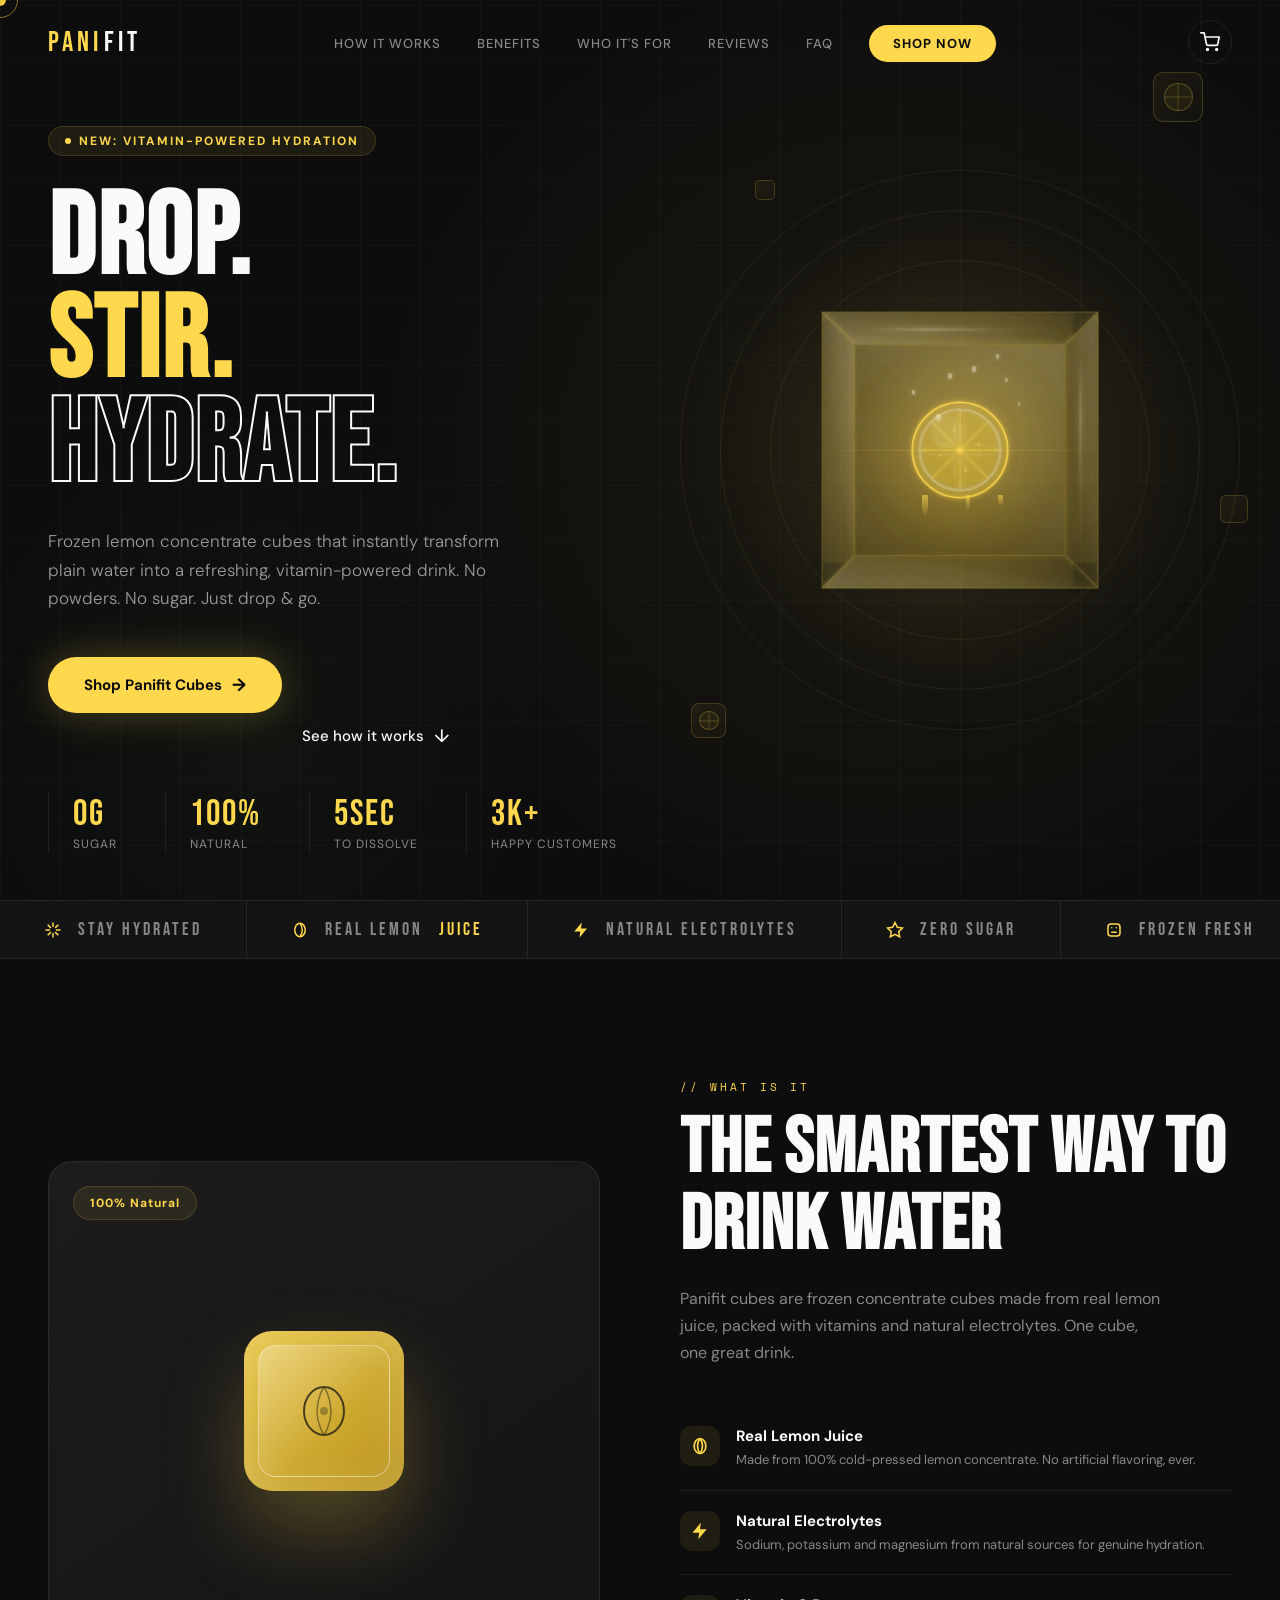
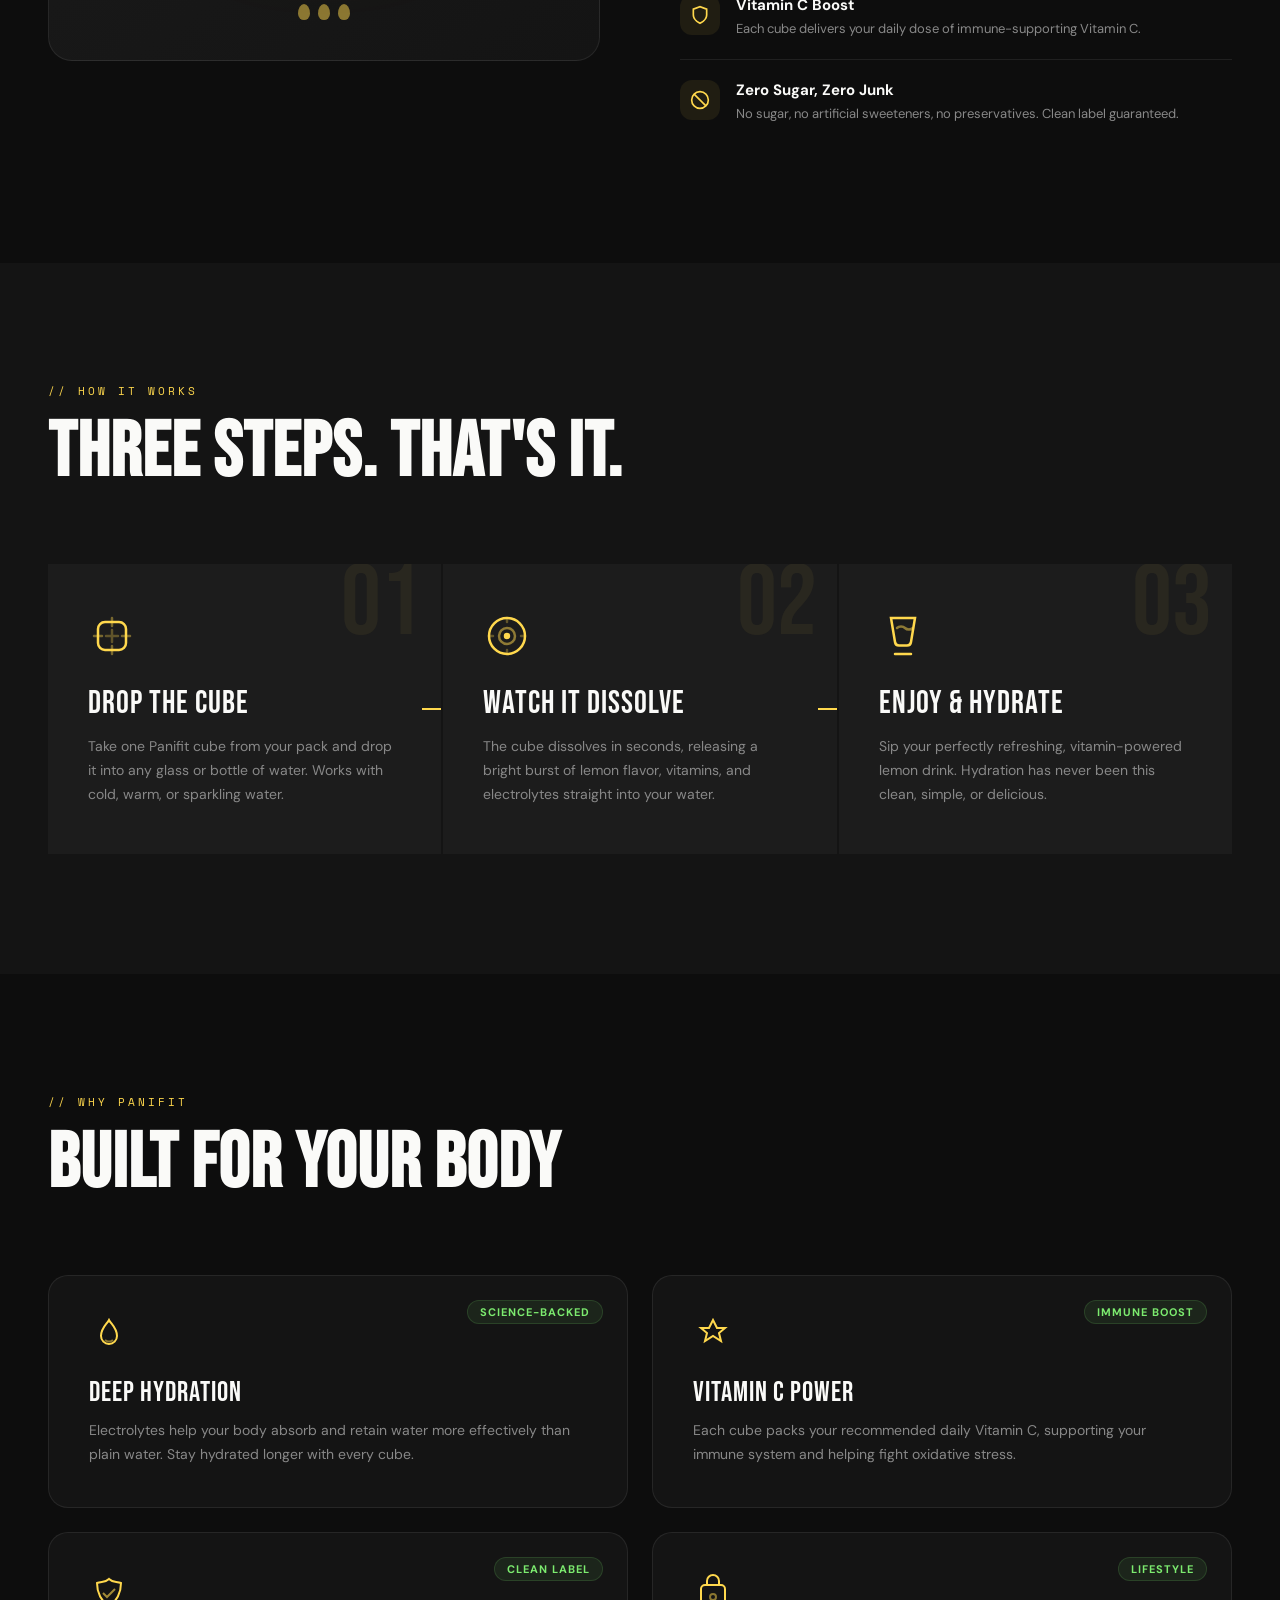
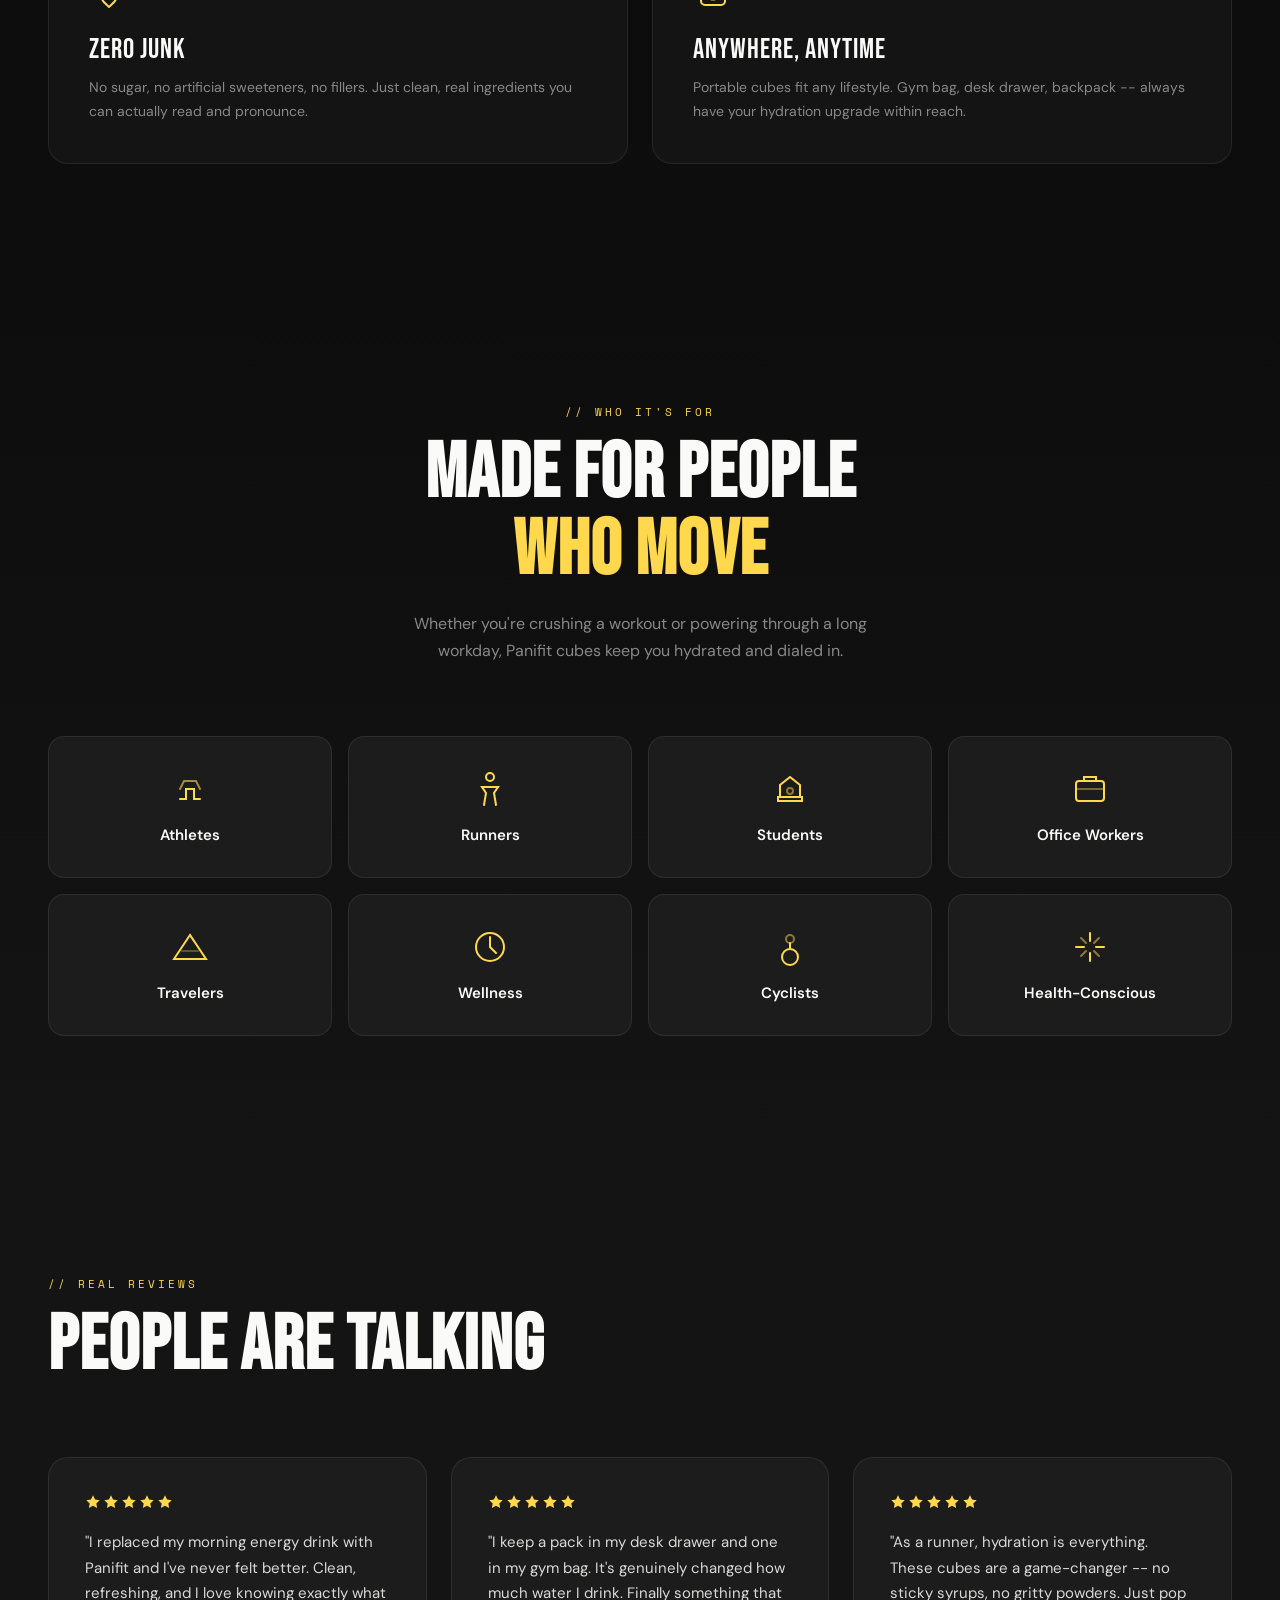
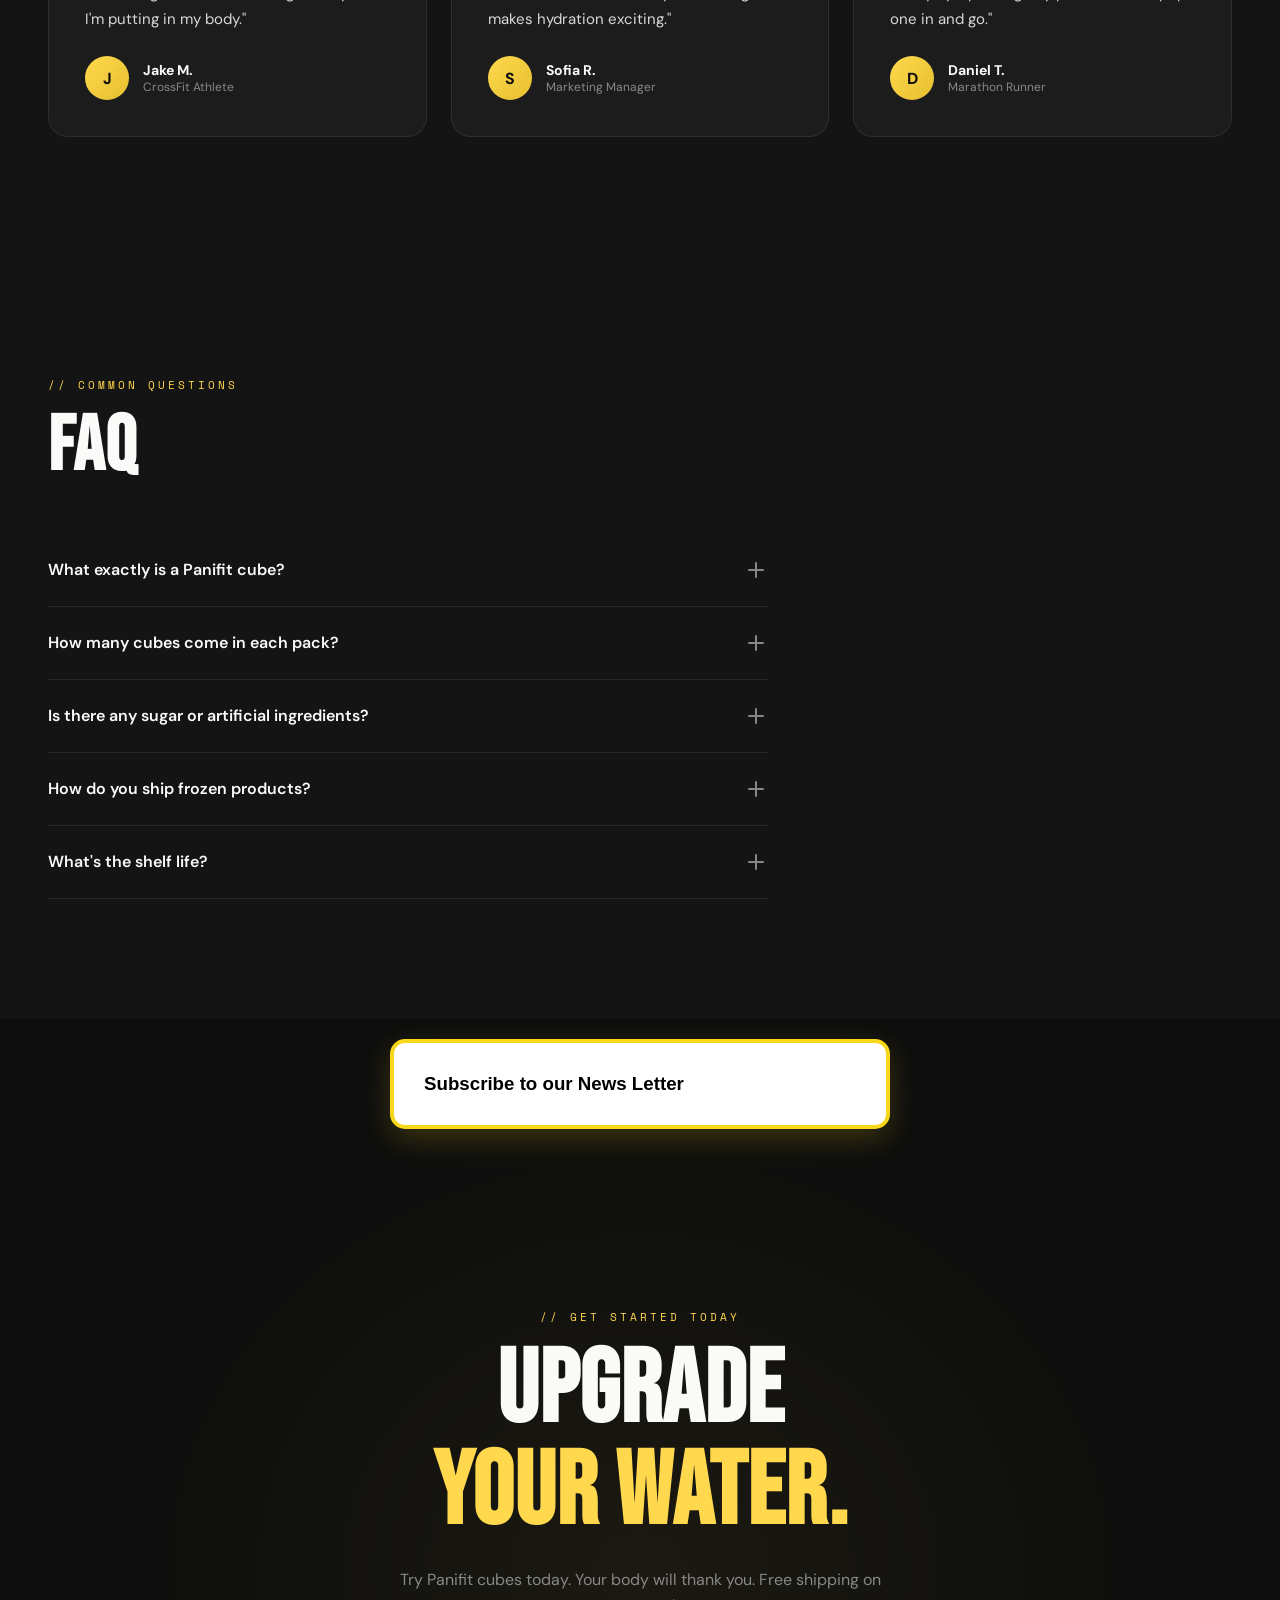
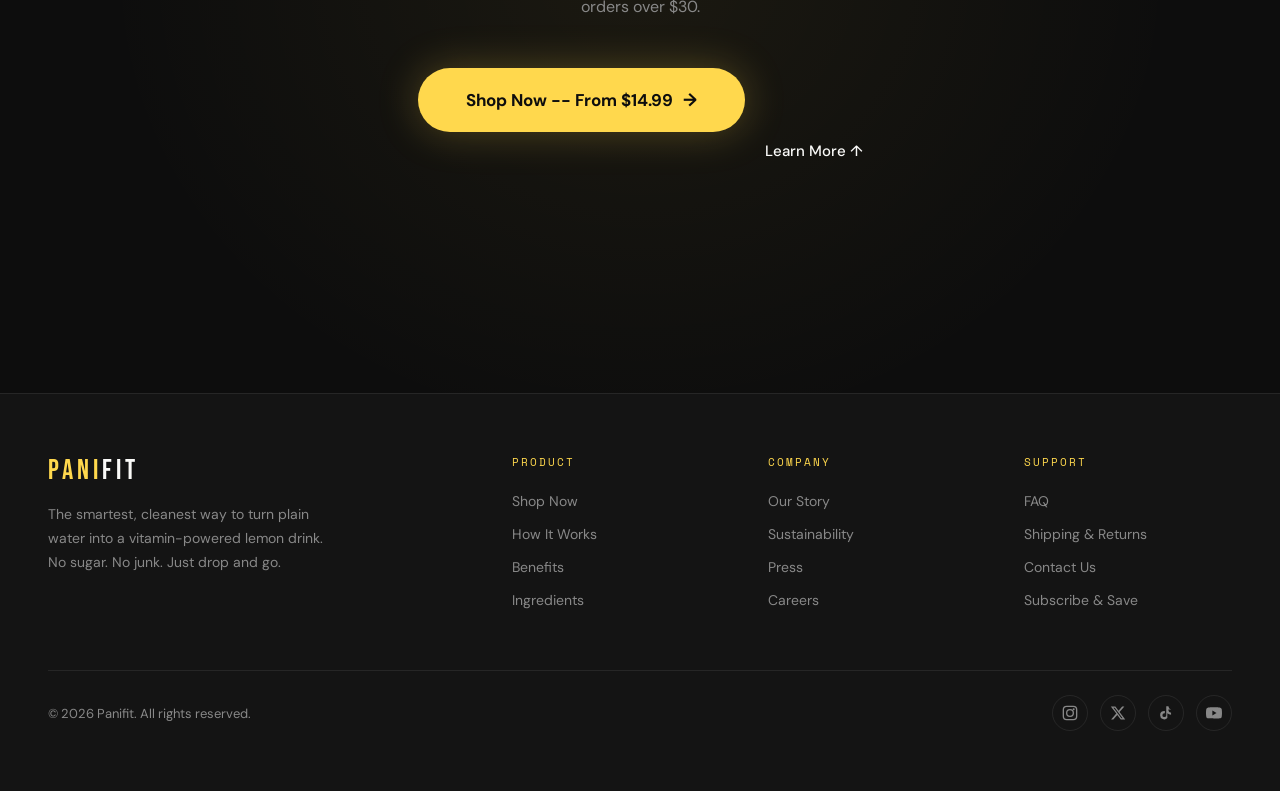
==== commit 2de1af20: "Added Live chat & Form (Style not there yet, but it is functional)" ====
--- a/index.html
+++ b/index.html
@@ -564,6 +564,13 @@
     </div>
   </section>
 
+    <!-- Form -->
+  <section class="form_card">
+    <h3> Subscribe to our News Letter</h3>
+    <div id="form-b862e69f-6e6b-4c75-91ba-e07caeaf7e87"></div>
+<script async src="https://forms.infobip.com/forms/b862e69f-6e6b-4c75-91ba-e07caeaf7e87.js"></script>
+  </section>
+
   <!-- CTA -->
   <section class="cta-section" id="shop">
     <div style="position:relative;z-index:2;">
@@ -645,5 +652,17 @@
       if (!wasOpen) item.classList.add('open');
     }
   </script>
+
+  <!--Live Chat Implementation-->
+  <script>
+(function(I,n,f,o,b,i,p){
+I[b]=I[b]||function(){(I[b].q=I[b].q||[]).push(arguments)};
+I[b].t=1*new Date();i=n.createElement(f);i.async=1;i.src=o;
+p=n.getElementsByTagName(f)[0];p.parentNode.insertBefore(i,p)})
+(window,document,'script','https://livechat.infobip.com/widget.js','liveChat');
+
+liveChat('init', '9d4265f3-5361-4532-9eb7-7cbc6b334eaa');
+</script>
+
 </body>
 </html>
--- a/style.css
+++ b/style.css
@@ -1284,3 +1284,45 @@
   .stat-num { font-size: 28px; }
   .sub-toggle-wrap { flex-wrap: wrap; }
 }
+.form_card{
+    background-color: #ffffff; /* White background */
+    padding: 30px;
+    border-radius: 15px; /* Smooth rounded corners like your bot's head */
+    border: 4px solid #F9D71C; /* Lemon Yellow border */
+    max-width: 500px;
+    margin: 20px auto;
+    color: #000000; /* Black text for readability on white */
+    font-family: 'Inter', sans-serif; /* Modern, athletic font */
+    box-shadow: 0px 10px 30px rgba(249, 215, 28, 0.2); /* Subtle yellow glow */
+}
+
+/* Styling the input fields inside the form */
+.form_card input, 
+.form_card textarea, 
+.form_card select {
+    border: 2px solid #eeeeee !important;
+    border-radius: 8px !important;
+    padding: 12px !important;
+    background-color: #f9f9f9 !important;
+    color: #000 !important;
+}
+
+/* Styling the button to look athletic and high-performance */
+.form_card button {
+    background-color: #F9D71C !important; /* Lemon Yellow */
+    color: #000000 !important; /* Black text */
+    font-weight: bold !important;
+    text-transform: uppercase !important;
+    letter-spacing: 1px !important;
+    border: none !important;
+    padding: 15px 30px !important;
+    border-radius: 50px !important; /* Pill shape for athletic look */
+    cursor: pointer;
+    transition: transform 0.2s ease;
+}
+
+.form_card:hover {
+    transform: scale(1.05); /* Slight grow effect on hover */
+    background-color: #e6c619 !important;
+}
+
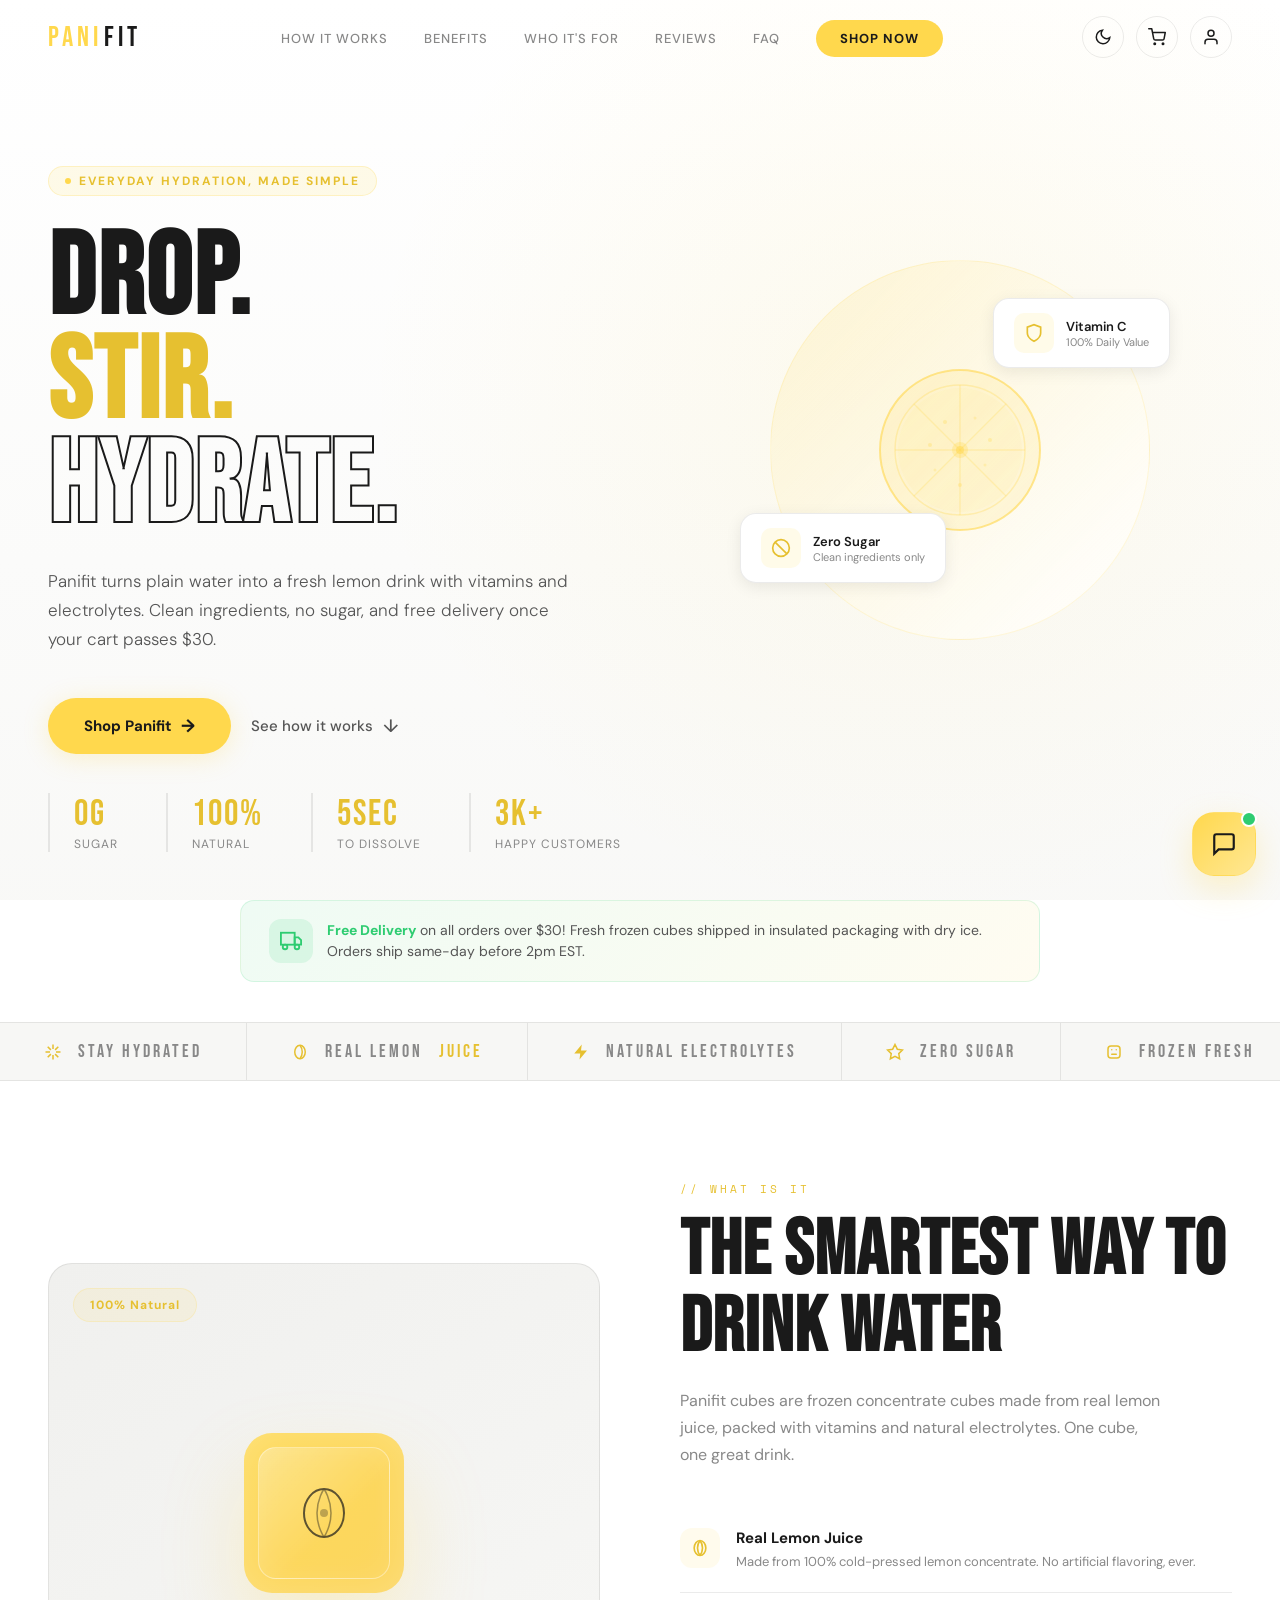
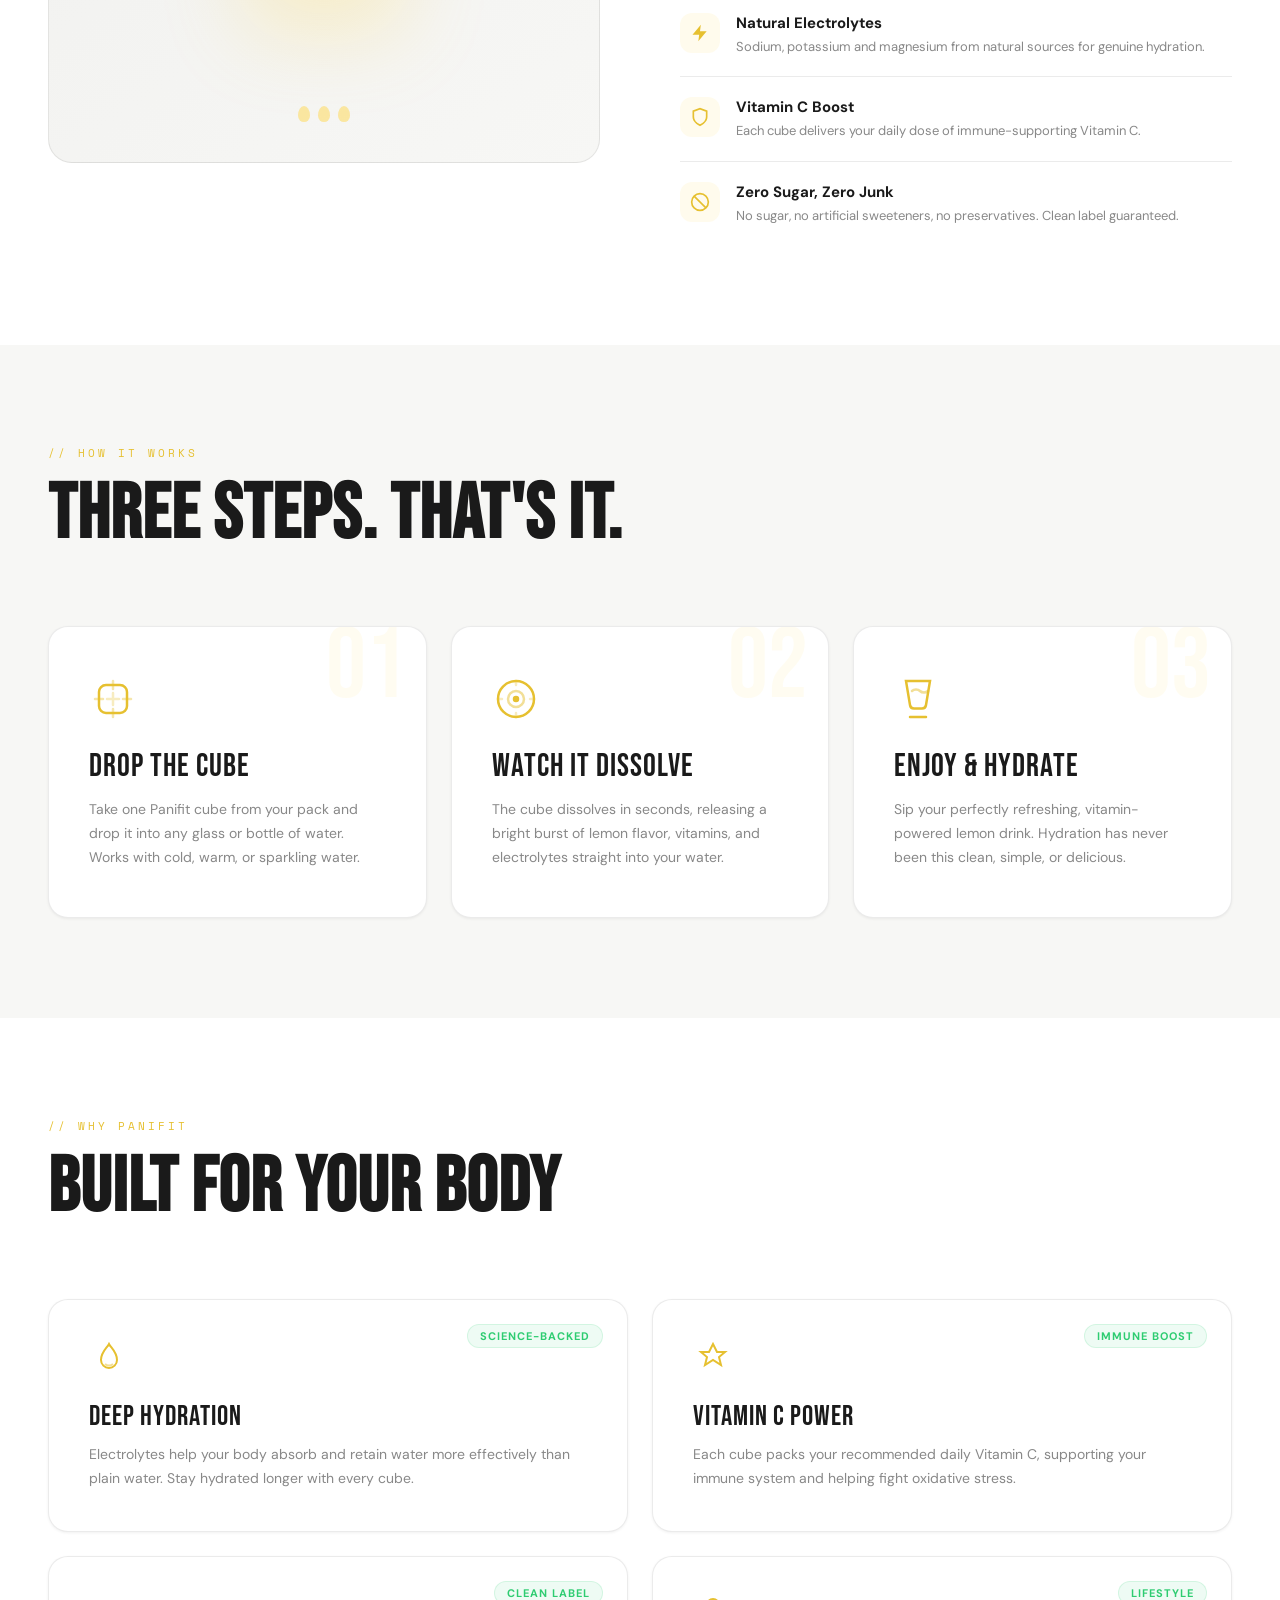
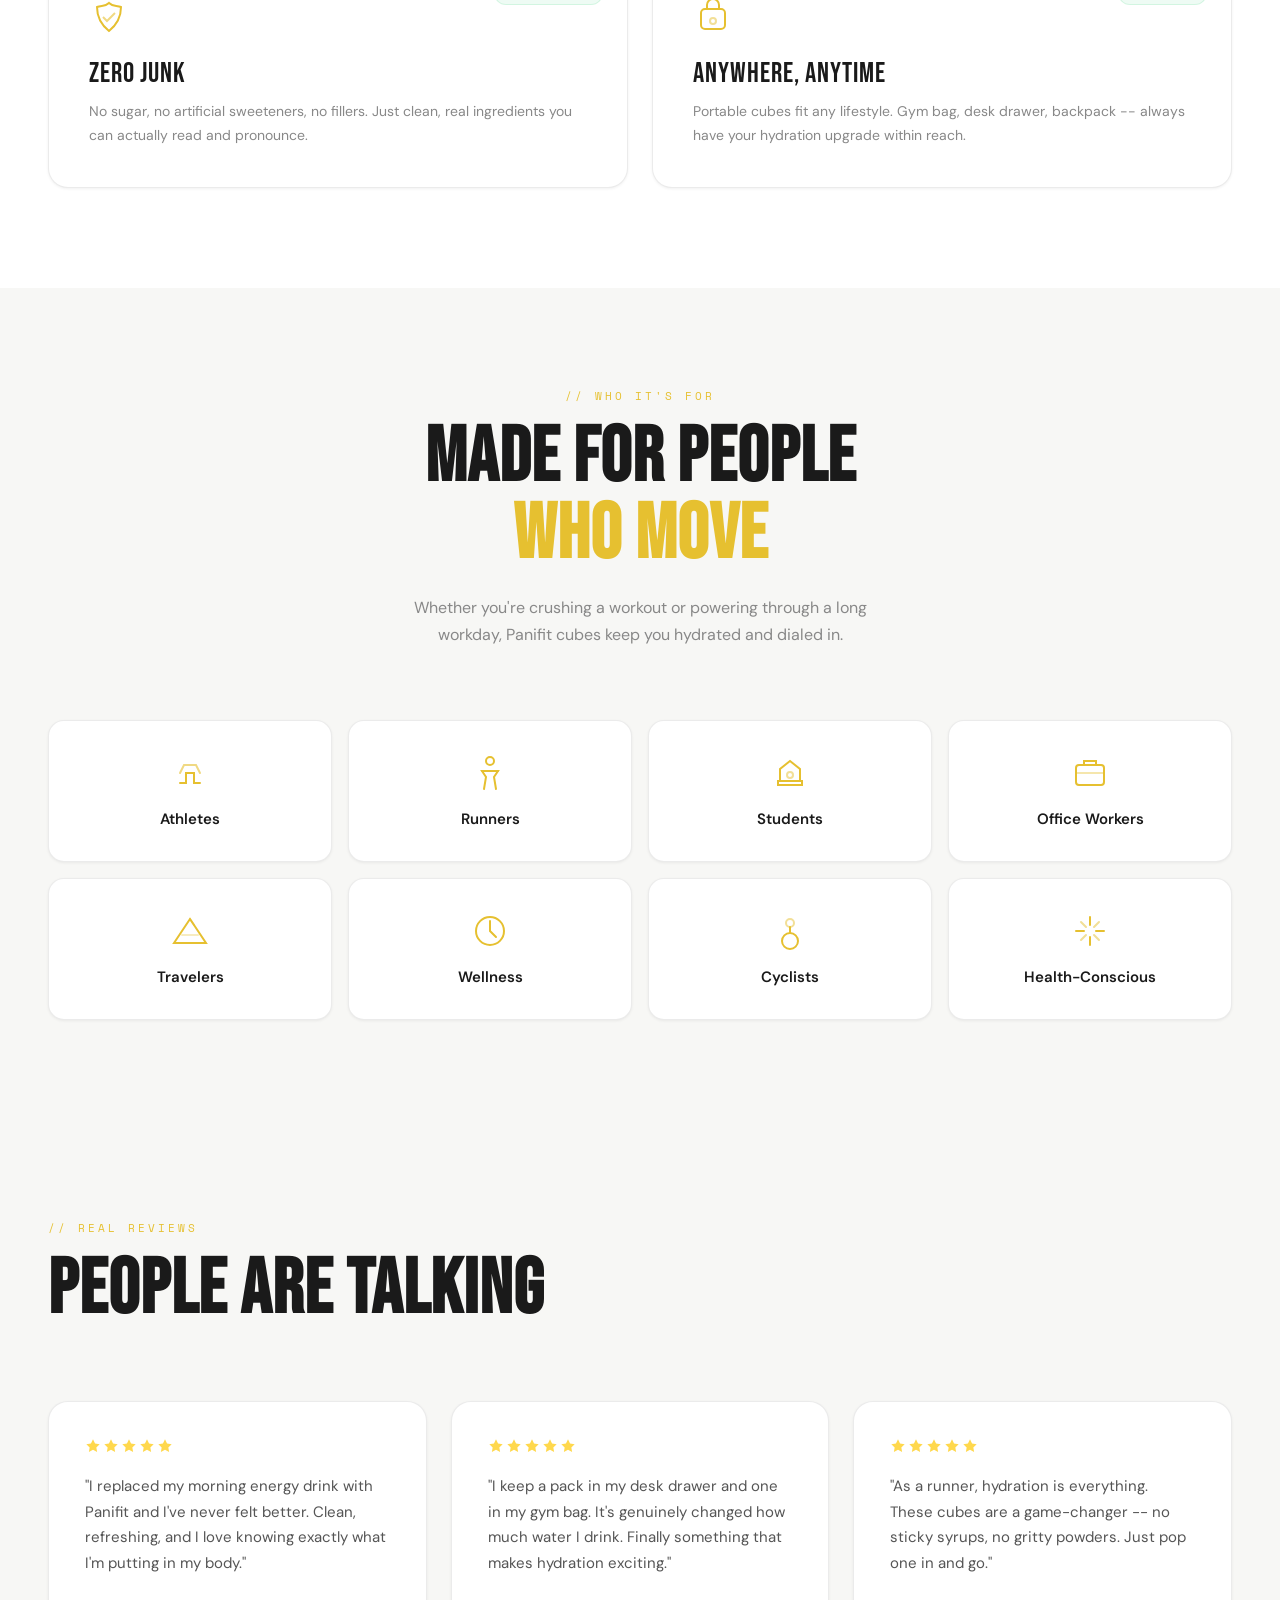
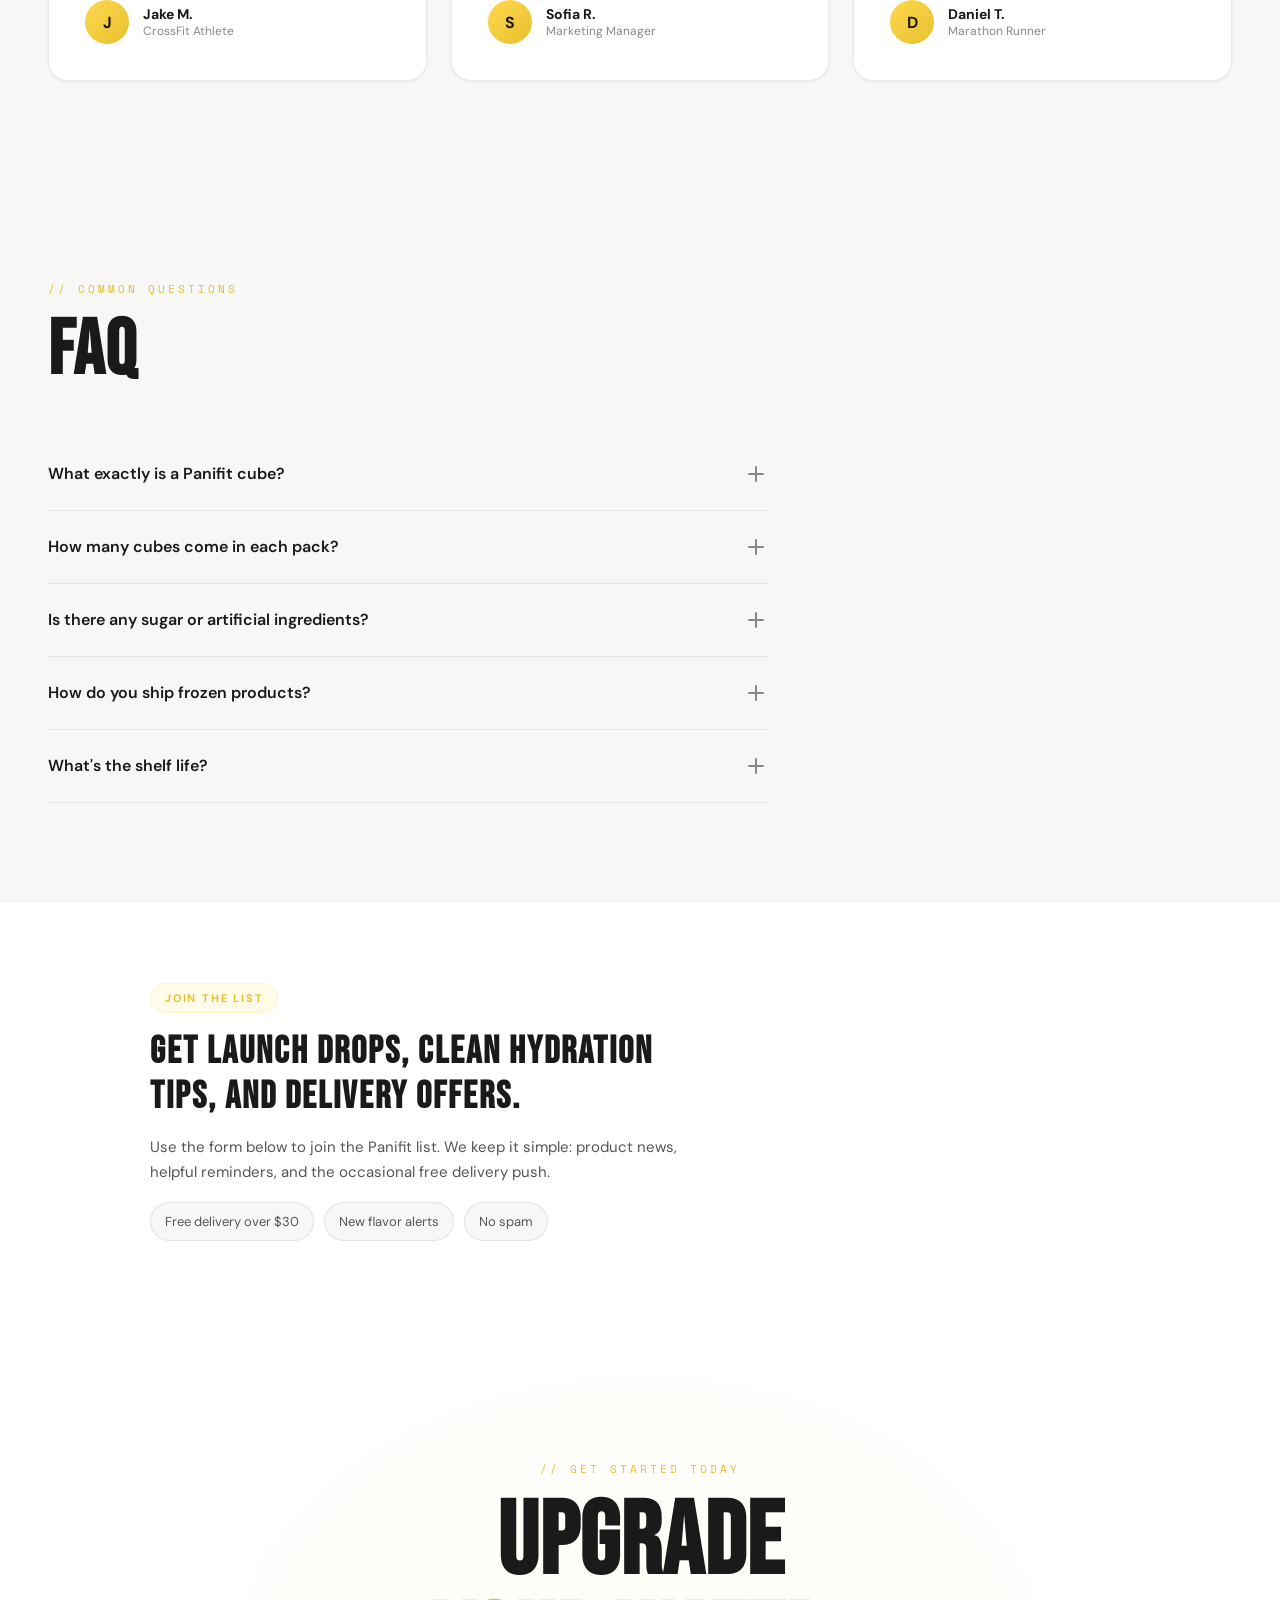
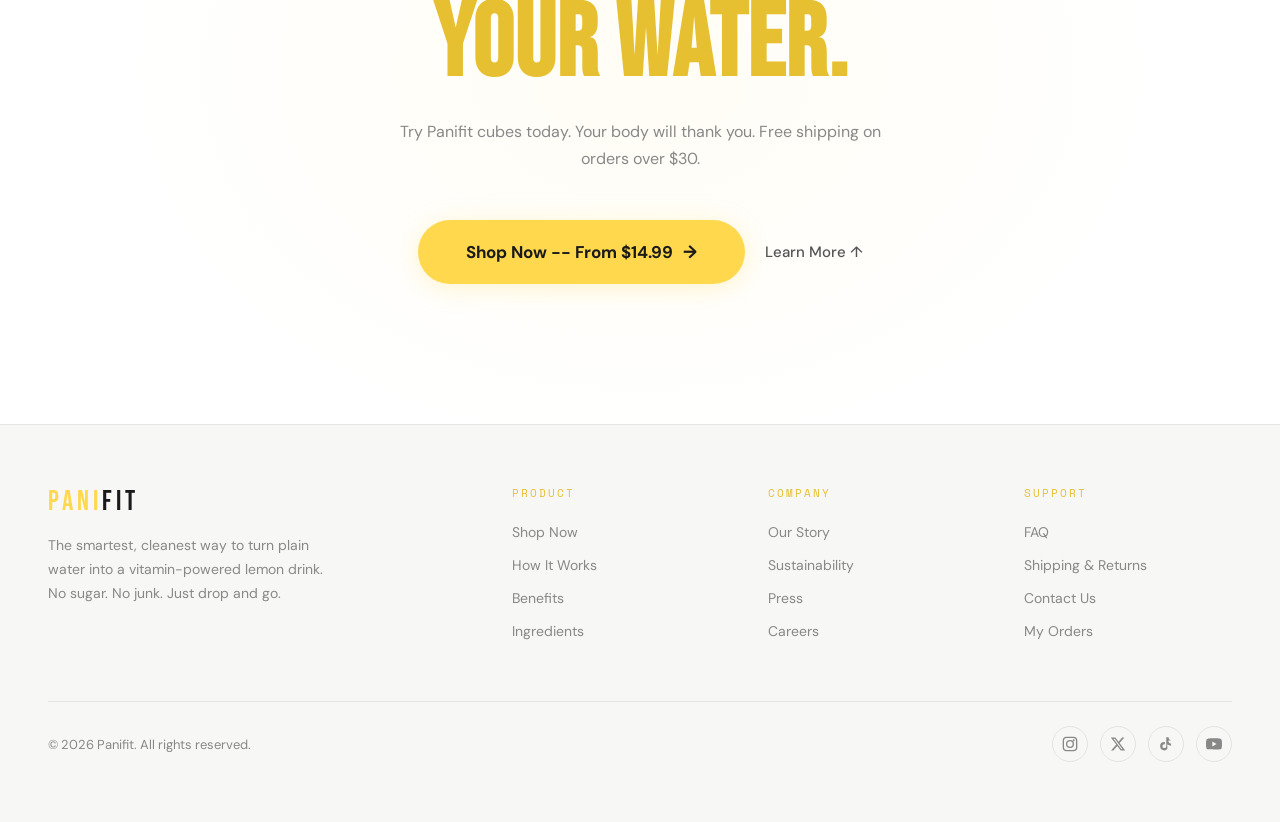
==== commit e6454dd5: "Zadnji update rekao sam ti sto je u njemu" ====
--- a/index.html
+++ b/index.html
@@ -9,10 +9,6 @@
   <link rel="icon" href="data:image/svg+xml,<svg xmlns='http://www.w3.org/2000/svg' viewBox='0 0 100 100'><rect x='15' y='15' width='70' height='70' rx='18' fill='%23FFD84D' opacity='0.9'/><rect x='25' y='25' width='50' height='50' rx='12' fill='none' stroke='white' stroke-width='3' opacity='0.5'/></svg>">
 </head>
 <body>
-
-  <!-- CURSOR -->
-  <div class="cursor" id="cursor"></div>
-  <div class="cursor-ring" id="cursorRing"></div>
 
   <!-- CART DRAWER -->
   <div class="cart-overlay" id="cartOverlay">
@@ -44,10 +40,17 @@
       <li><a href="products.html" class="nav-cta">Shop Now</a></li>
     </ul>
     <div class="nav-right">
+      <button class="theme-toggle" onclick="toggleTheme()" aria-label="Toggle dark mode">
+        <svg class="icon-moon" viewBox="0 0 24 24" fill="none" stroke="currentColor" stroke-width="2" stroke-linecap="round"><path d="M21 12.79A9 9 0 1111.21 3 7 7 0 0021 12.79z"/></svg>
+        <svg class="icon-sun" viewBox="0 0 24 24" fill="none" stroke="currentColor" stroke-width="2" stroke-linecap="round"><circle cx="12" cy="12" r="5"/><path d="M12 1v2M12 21v2M4.22 4.22l1.42 1.42M18.36 18.36l1.42 1.42M1 12h2M21 12h2M4.22 19.78l1.42-1.42M18.36 5.64l1.42-1.42"/></svg>
+      </button>
       <button class="nav-cart-btn" onclick="toggleCart()" aria-label="Open cart">
         <svg viewBox="0 0 24 24" fill="none" stroke="currentColor" stroke-width="2" stroke-linecap="round" stroke-linejoin="round"><circle cx="9" cy="21" r="1"/><circle cx="20" cy="21" r="1"/><path d="M1 1h4l2.68 13.39a2 2 0 002 1.61h9.72a2 2 0 002-1.61L23 6H6"/></svg>
         <span class="nav-cart-count" id="cartCount">0</span>
       </button>
+      <a href="account/login.php" class="nav-cart-btn" aria-label="Account" style="text-decoration:none;">
+        <svg viewBox="0 0 24 24" fill="none" stroke="currentColor" stroke-width="2" stroke-linecap="round"><path d="M20 21v-2a4 4 0 00-4-4H8a4 4 0 00-4 4v2"/><circle cx="12" cy="7" r="4"/></svg>
+      </a>
       <button class="nav-hamburger" onclick="toggleMenu()" aria-label="Toggle menu">
         <span></span><span></span><span></span>
       </button>
@@ -57,12 +60,11 @@
   <!-- HERO -->
   <section class="hero">
     <div class="hero-bg"></div>
-    <div class="hero-grid"></div>
 
     <div class="hero-content">
       <div class="hero-tag">
         <span class="pulse-dot"></span>
-        New: Vitamin-Powered Hydration
+        Everyday hydration, made simple
       </div>
       <h1>
         DROP.<br>
@@ -70,11 +72,11 @@
         <span class="outline">HYDRATE.</span>
       </h1>
       <p class="hero-sub">
-        Frozen lemon concentrate cubes that instantly transform plain water into a refreshing, vitamin-powered drink. No powders. No sugar. Just drop & go.
+        Panifit turns plain water into a fresh lemon drink with vitamins and electrolytes. Clean ingredients, no sugar, and free delivery once your cart passes $30.
       </p>
       <div class="hero-actions">
         <a href="products.html" class="btn-primary">
-          Shop Panifit Cubes <span class="btn-arrow">&rarr;</span>
+          Shop Panifit <span class="btn-arrow">&rarr;</span>
         </a>
         <a href="#how-it-works" class="btn-secondary">
           See how it works <span class="btn-arrow">&darr;</span>
@@ -82,118 +84,57 @@
       </div>
     </div>
 
-    <!-- HERO 3D SCENE (RIGHT SIDE) -->
+    <!-- HERO VISUAL (Clean lemon illustration) -->
     <div class="hero-scene">
-      <!-- Glow rings -->
-      <div class="scene-glow"></div>
-      <div class="scene-glow-ring"></div>
-      <div class="scene-glow-ring"></div>
-      <div class="scene-glow-ring"></div>
-
-      <!-- 3D Cube -->
-      <div class="cube-anchor">
-        <div class="cube-3d">
-          <div class="cube-face face-front"></div>
-          <div class="cube-face face-back"></div>
-          <div class="cube-face face-right"></div>
-          <div class="cube-face face-left"></div>
-          <div class="cube-face face-top"></div>
-          <div class="cube-face face-bottom"></div>
-        </div>
-        <!-- Lemon slice inside the cube -->
-        <div class="cube-inner-lemon">
-          <svg viewBox="0 0 120 120" fill="none" xmlns="http://www.w3.org/2000/svg">
-            <!-- Outer rind -->
-            <circle cx="60" cy="60" r="52" fill="#e6c030" opacity="0.15"/>
-            <circle cx="60" cy="60" r="52" stroke="#FFD84D" stroke-width="2" opacity="0.8"/>
-            <!-- White pith ring -->
-            <circle cx="60" cy="60" r="44" stroke="rgba(255,255,255,0.25)" stroke-width="3"/>
-            <!-- Inner flesh -->
-            <circle cx="60" cy="60" r="42" fill="rgba(255,216,77,0.08)"/>
-            <!-- Segments (the juice sections) -->
-            <line x1="60" y1="18" x2="60" y2="102" stroke="rgba(255,216,77,0.3)" stroke-width="1.5"/>
-            <line x1="18" y1="60" x2="102" y2="60" stroke="rgba(255,216,77,0.3)" stroke-width="1.5"/>
-            <line x1="30" y1="30" x2="90" y2="90" stroke="rgba(255,216,77,0.3)" stroke-width="1.5"/>
-            <line x1="90" y1="30" x2="30" y2="90" stroke="rgba(255,216,77,0.3)" stroke-width="1.5"/>
-            <!-- Segment membrane curves -->
-            <path d="M60 60 Q48 35 60 18" stroke="rgba(255,255,255,0.12)" stroke-width="1" fill="none"/>
-            <path d="M60 60 Q72 35 60 18" stroke="rgba(255,255,255,0.12)" stroke-width="1" fill="none"/>
-            <path d="M60 60 Q85 48 102 60" stroke="rgba(255,255,255,0.12)" stroke-width="1" fill="none"/>
-            <path d="M60 60 Q85 72 102 60" stroke="rgba(255,255,255,0.12)" stroke-width="1" fill="none"/>
-            <path d="M60 60 Q72 85 60 102" stroke="rgba(255,255,255,0.12)" stroke-width="1" fill="none"/>
-            <path d="M60 60 Q48 85 60 102" stroke="rgba(255,255,255,0.12)" stroke-width="1" fill="none"/>
-            <path d="M60 60 Q35 72 18 60" stroke="rgba(255,255,255,0.12)" stroke-width="1" fill="none"/>
-            <path d="M60 60 Q35 48 18 60" stroke="rgba(255,255,255,0.12)" stroke-width="1" fill="none"/>
-            <!-- Juice vesicle dots in segments -->
-            <circle cx="54" cy="38" r="1.5" fill="#FFD84D" opacity="0.4"/>
-            <circle cx="66" cy="35" r="1" fill="#FFD84D" opacity="0.3"/>
-            <circle cx="80" cy="54" r="1.5" fill="#FFD84D" opacity="0.35"/>
-            <circle cx="82" cy="66" r="1" fill="#FFD84D" opacity="0.3"/>
-            <circle cx="66" cy="82" r="1.5" fill="#FFD84D" opacity="0.4"/>
-            <circle cx="54" cy="84" r="1" fill="#FFD84D" opacity="0.3"/>
-            <circle cx="38" cy="66" r="1.5" fill="#FFD84D" opacity="0.35"/>
-            <circle cx="36" cy="54" r="1" fill="#FFD84D" opacity="0.3"/>
-            <!-- Center pip -->
-            <circle cx="60" cy="60" r="5" fill="#FFD84D" opacity="0.2"/>
-            <circle cx="60" cy="60" r="2.5" fill="#FFD84D" opacity="0.35"/>
-            <!-- Glow highlight -->
-            <circle cx="46" cy="40" r="18" fill="rgba(255,255,255,0.06)"/>
-          </svg>
-        </div>
-
-        <!-- Condensation water drops on cube faces -->
-        <div class="cube-droplets">
-          <div class="cube-drop cd-1"></div>
-          <div class="cube-drop cd-2"></div>
-          <div class="cube-drop cd-3"></div>
-          <div class="cube-drop cd-4"></div>
-          <div class="cube-drop cd-5"></div>
-          <div class="cube-drop cd-6"></div>
-          <div class="cube-drop cd-7"></div>
-        </div>
-
-        <!-- Frost shimmer on edges -->
-        <div class="cube-frost frost-top"></div>
-        <div class="cube-frost frost-right"></div>
-      </div>
-
-      <!-- Floating mini cubes with lemon tint -->
-      <div class="float-cube fc-1">
-        <div class="fc-inner-slice"></div>
-      </div>
-      <div class="float-cube fc-2">
-        <div class="fc-inner-slice"></div>
-      </div>
-      <div class="float-cube fc-3"></div>
-      <div class="float-cube fc-4"></div>
-
-      <!-- Dripping lemon juice -->
-      <div class="juice-drips">
-        <div class="juice-drip jd-1"></div>
-        <div class="juice-drip jd-2"></div>
-        <div class="juice-drip jd-3"></div>
-      </div>
-
-      <!-- Particles -->
-      <div class="scene-particles">
-        <div class="s-particle"></div>
-        <div class="s-particle"></div>
-        <div class="s-particle"></div>
-        <div class="s-particle"></div>
-        <div class="s-particle"></div>
-        <div class="s-particle"></div>
-        <div class="s-particle"></div>
-        <div class="s-particle"></div>
-      </div>
-
-      <!-- Scan lines -->
-      <div class="scene-scanline"></div>
-      <div class="scene-scanline"></div>
+      <div class="hero-lemon-visual">
+        <div class="hero-lemon-circle">
+          <svg viewBox="0 0 200 200" fill="none" xmlns="http://www.w3.org/2000/svg">
+            <circle cx="100" cy="100" r="80" fill="rgba(255,216,77,0.15)"/>
+            <circle cx="100" cy="100" r="80" stroke="#FFD84D" stroke-width="2" opacity="0.6"/>
+            <circle cx="100" cy="100" r="65" stroke="rgba(255,216,77,0.3)" stroke-width="1.5"/>
+            <circle cx="100" cy="100" r="62" fill="rgba(255,216,77,0.06)"/>
+            <line x1="100" y1="35" x2="100" y2="165" stroke="rgba(255,216,77,0.25)" stroke-width="1.5"/>
+            <line x1="35" y1="100" x2="165" y2="100" stroke="rgba(255,216,77,0.25)" stroke-width="1.5"/>
+            <line x1="54" y1="54" x2="146" y2="146" stroke="rgba(255,216,77,0.25)" stroke-width="1.5"/>
+            <line x1="146" y1="54" x2="54" y2="146" stroke="rgba(255,216,77,0.25)" stroke-width="1.5"/>
+            <circle cx="100" cy="100" r="8" fill="#FFD84D" opacity="0.3"/>
+            <circle cx="100" cy="100" r="4" fill="#FFD84D" opacity="0.5"/>
+            <circle cx="85" cy="72" r="2" fill="#FFD84D" opacity="0.3"/>
+            <circle cx="115" cy="68" r="1.5" fill="#FFD84D" opacity="0.25"/>
+            <circle cx="130" cy="90" r="2" fill="#FFD84D" opacity="0.3"/>
+            <circle cx="125" cy="115" r="1.5" fill="#FFD84D" opacity="0.25"/>
+            <circle cx="100" cy="135" r="2" fill="#FFD84D" opacity="0.3"/>
+            <circle cx="75" cy="120" r="1.5" fill="#FFD84D" opacity="0.25"/>
+            <circle cx="70" cy="95" r="2" fill="#FFD84D" opacity="0.3"/>
+          </svg>
+        </div>
+
+        <!-- Floating info badges -->
+        <div class="hero-lemon-badge badge-top">
+          <div class="hero-lemon-badge-icon">
+            <svg viewBox="0 0 24 24" fill="none" stroke="currentColor" stroke-width="2"><path d="M12 22s8-4 8-10V5l-8-3-8 3v7c0 6 8 10 8 10z"/></svg>
+          </div>
+          <div>
+            <div class="hero-lemon-badge-text">Vitamin C</div>
+            <div class="hero-lemon-badge-sub">100% Daily Value</div>
+          </div>
+        </div>
+
+        <div class="hero-lemon-badge badge-bottom">
+          <div class="hero-lemon-badge-icon">
+            <svg viewBox="0 0 24 24" fill="none" stroke="currentColor" stroke-width="2"><circle cx="12" cy="12" r="10"/><path d="M4.93 4.93l14.14 14.14"/></svg>
+          </div>
+          <div>
+            <div class="hero-lemon-badge-text">Zero Sugar</div>
+            <div class="hero-lemon-badge-sub">Clean ingredients only</div>
+          </div>
+        </div>
+      </div>
     </div>
 
     <div class="hero-stats">
       <div class="stat">
-        <div class="stat-num" data-count="0">0g</div>
+        <div class="stat-num">0g</div>
         <div class="stat-label">Sugar</div>
       </div>
       <div class="stat">
@@ -210,6 +151,18 @@
       </div>
     </div>
   </section>
+
+  <!-- FREE DELIVERY BANNER -->
+  <div style="padding: 0 48px;">
+    <div class="free-delivery-banner">
+      <div class="delivery-icon">
+        <svg viewBox="0 0 24 24" fill="none" stroke="currentColor" stroke-width="2" stroke-linecap="round"><rect x="1" y="3" width="15" height="13"/><path d="M16 8h4l3 3v5h-7V8z"/><circle cx="5.5" cy="18.5" r="2.5"/><circle cx="18.5" cy="18.5" r="2.5"/></svg>
+      </div>
+      <div class="delivery-text">
+        <strong>Free Delivery</strong> on all orders over $30! Fresh frozen cubes shipped in insulated packaging with dry ice. Orders ship same-day before 2pm EST.
+      </div>
+    </div>
+  </div>
 
   <!-- MARQUEE -->
   <div class="marquee-section">
@@ -221,7 +174,7 @@
       <div class="marquee-item"><svg class="m-icon" viewBox="0 0 24 24" fill="none" stroke="currentColor" stroke-width="2" stroke-linecap="round"><rect x="4" y="4" width="16" height="16" rx="4"/><path d="M9 9h0m6 0h0m-6 6h6"/></svg> FROZEN FRESH</div>
       <div class="marquee-item"><svg class="m-icon" viewBox="0 0 24 24" fill="none" stroke="currentColor" stroke-width="2"><path d="M12 2C6.5 2 2 6.5 2 12s4.5 10 10 10 10-4.5 10-10S17.5 2 12 2z"/><path d="M8 12l2.5 2.5L16 9"/></svg> NO ARTIFICIAL INGREDIENTS</div>
       <div class="marquee-item"><svg class="m-icon" viewBox="0 0 24 24" fill="none" stroke="currentColor" stroke-width="2"><path d="M12 22s8-4 8-10V5l-8-3-8 3v7c0 6 8 10 8 10z"/></svg> VITAMIN C BOOST</div>
-      <div class="marquee-item"><svg class="m-icon" viewBox="0 0 24 24" fill="none" stroke="currentColor" stroke-width="2" stroke-linecap="round"><path d="M21 16V8a2 2 0 00-1-1.73l-7-4a2 2 0 00-2 0l-7 4A2 2 0 003 8v8a2 2 0 001 1.73l7 4a2 2 0 002 0l7-4A2 2 0 0021 16z"/></svg> PORTABLE & CONVENIENT</div>
+      <div class="marquee-item"><svg class="m-icon" viewBox="0 0 24 24" fill="none" stroke="currentColor" stroke-width="2" stroke-linecap="round"><path d="M21 16V8a2 2 0 00-1-1.73l-7-4a2 2 0 00-2 0l-7 4A2 2 0 003 8v8a2 2 0 001 1.73l7 4a2 2 0 002 0l7-4A2 2 0 0021 16z"/></svg> FREE SHIPPING $30+</div>
       <!-- duplicate for seamless loop -->
       <div class="marquee-item"><svg class="m-icon" viewBox="0 0 24 24" fill="none" stroke="currentColor" stroke-width="2"><path d="M12 2v6m0 8v6M4.93 4.93l4.24 4.24m5.66 5.66l4.24 4.24M2 12h6m8 0h6M4.93 19.07l4.24-4.24m5.66-5.66l4.24-4.24"/></svg> STAY HYDRATED</div>
       <div class="marquee-item"><svg class="m-icon" viewBox="0 0 24 24" fill="none" stroke="currentColor" stroke-width="2"><ellipse cx="12" cy="12" rx="7" ry="9"/><path d="M12 3c0 0 3 4 3 9s-3 9-3 9"/></svg> REAL LEMON <span>JUICE</span></div>
@@ -230,7 +183,7 @@
       <div class="marquee-item"><svg class="m-icon" viewBox="0 0 24 24" fill="none" stroke="currentColor" stroke-width="2" stroke-linecap="round"><rect x="4" y="4" width="16" height="16" rx="4"/><path d="M9 9h0m6 0h0m-6 6h6"/></svg> FROZEN FRESH</div>
       <div class="marquee-item"><svg class="m-icon" viewBox="0 0 24 24" fill="none" stroke="currentColor" stroke-width="2"><path d="M12 2C6.5 2 2 6.5 2 12s4.5 10 10 10 10-4.5 10-10S17.5 2 12 2z"/><path d="M8 12l2.5 2.5L16 9"/></svg> NO ARTIFICIAL INGREDIENTS</div>
       <div class="marquee-item"><svg class="m-icon" viewBox="0 0 24 24" fill="none" stroke="currentColor" stroke-width="2"><path d="M12 22s8-4 8-10V5l-8-3-8 3v7c0 6 8 10 8 10z"/></svg> VITAMIN C BOOST</div>
-      <div class="marquee-item"><svg class="m-icon" viewBox="0 0 24 24" fill="none" stroke="currentColor" stroke-width="2" stroke-linecap="round"><path d="M21 16V8a2 2 0 00-1-1.73l-7-4a2 2 0 00-2 0l-7 4A2 2 0 003 8v8a2 2 0 001 1.73l7 4a2 2 0 002 0l7-4A2 2 0 0021 16z"/></svg> PORTABLE & CONVENIENT</div>
+      <div class="marquee-item"><svg class="m-icon" viewBox="0 0 24 24" fill="none" stroke="currentColor" stroke-width="2" stroke-linecap="round"><path d="M21 16V8a2 2 0 00-1-1.73l-7-4a2 2 0 00-2 0l-7 4A2 2 0 003 8v8a2 2 0 001 1.73l7 4a2 2 0 002 0l7-4A2 2 0 0021 16z"/></svg> FREE SHIPPING $30+</div>
     </div>
   </div>
 
@@ -320,7 +273,6 @@
         </div>
         <div class="step-title">Drop The Cube</div>
         <p class="step-desc">Take one Panifit cube from your pack and drop it into any glass or bottle of water. Works with cold, warm, or sparkling water.</p>
-        <div class="step-connector"></div>
       </div>
       <div class="step">
         <div class="step-num">02</div>
@@ -334,7 +286,6 @@
         </div>
         <div class="step-title">Watch It Dissolve</div>
         <p class="step-desc">The cube dissolves in seconds, releasing a bright burst of lemon flavor, vitamins, and electrolytes straight into your water.</p>
-        <div class="step-connector"></div>
       </div>
       <div class="step">
         <div class="step-num">03</div>
@@ -406,7 +357,7 @@
   <!-- LIFESTYLE -->
   <section class="lifestyle-section" id="lifestyle">
     <p class="section-tag">// Who It's For</p>
-    <h2 class="section-title">Made For People<br><em style="color:var(--yellow);font-style:normal;">Who Move</em></h2>
+    <h2 class="section-title">Made For People<br><em style="color:var(--yellow-dark);font-style:normal;">Who Move</em></h2>
     <p class="section-sub" style="margin: 0 auto; text-align: center;">
       Whether you're crushing a workout or powering through a long workday, Panifit cubes keep you hydrated and dialed in.
     </p>
@@ -564,11 +515,24 @@
     </div>
   </section>
 
-    <!-- Form -->
-  <section class="form_card">
-    <h3> Subscribe to our News Letter</h3>
-    <div id="form-b862e69f-6e6b-4c75-91ba-e07caeaf7e87"></div>
-<script async src="https://forms.infobip.com/forms/b862e69f-6e6b-4c75-91ba-e07caeaf7e87.js"></script>
+  <!-- NEWSLETTER -->
+  <section class="newsletter-section">
+    <div class="newsletter-card">
+      <div class="newsletter-copy">
+        <span class="newsletter-eyebrow">Join the list</span>
+        <h3>Get launch drops, clean hydration tips, and delivery offers.</h3>
+        <p>Use the form below to join the Panifit list. We keep it simple: product news, helpful reminders, and the occasional free delivery push.</p>
+        <div class="newsletter-points">
+          <span>Free delivery over $30</span>
+          <span>New flavor alerts</span>
+          <span>No spam</span>
+        </div>
+      </div>
+      <div class="infobip-form-wrapper">
+        <div id="form-b862e69f-6e6b-4c75-91ba-e07caeaf7e87"></div>
+        <script async src="https://forms.infobip.com/forms/b862e69f-6e6b-4c75-91ba-e07caeaf7e87.js"></script>
+      </div>
+    </div>
   </section>
 
   <!-- CTA -->
@@ -592,7 +556,7 @@
   <footer>
     <div class="footer-grid">
       <div>
-        <a class="nav-logo" href="index.html" style="display:block;margin-bottom:16px;">PANI<span style="color:var(--white)">FIT</span></a>
+        <a class="nav-logo" href="index.html" style="display:block;margin-bottom:16px;">PANI<span>FIT</span></a>
         <p class="footer-brand-desc">The smartest, cleanest way to turn plain water into a vitamin-powered lemon drink. No sugar. No junk. Just drop and go.</p>
       </div>
       <div>
@@ -619,7 +583,7 @@
           <li><a href="#faq">FAQ</a></li>
           <li><a href="#">Shipping & Returns</a></li>
           <li><a href="#">Contact Us</a></li>
-          <li><a href="#">Subscribe & Save</a></li>
+          <li><a href="account/login.php">My Orders</a></li>
         </ul>
       </div>
     </div>
@@ -642,6 +606,41 @@
     </div>
   </footer>
 
+  <!-- CUSTOM CHAT WIDGET -->
+  <button class="panifit-chat-btn" id="chatBtn" onclick="toggleChat()">
+    <svg viewBox="0 0 24 24" fill="none" stroke="currentColor" stroke-width="2" stroke-linecap="round"><path d="M21 15a2 2 0 01-2 2H7l-4 4V5a2 2 0 012-2h14a2 2 0 012 2z"/></svg>
+    <div class="chat-badge"></div>
+  </button>
+
+  <div class="panifit-chat-panel" id="chatPanel">
+    <div class="panifit-chat-header">
+      <div>
+        <div class="panifit-chat-header-avatar">P</div>
+      </div>
+      <div class="panifit-chat-header-info">
+        <h4>Panifit Concierge</h4>
+        <p>Questions about shipping, flavors or your order?</p>
+      </div>
+      <div class="panifit-chat-status">
+        <span></span>
+        Usually replies fast
+      </div>
+      <button class="panifit-chat-close" onclick="toggleChat()">&times;</button>
+    </div>
+    <div class="panifit-chat-body" id="chatBody">
+      <div class="chat-msg bot">
+        <div class="chat-bubble">Hi there. Need help choosing a pack, checking free delivery over $30, or tracking an order? Send us a message.</div>
+        <div class="chat-time">Just now</div>
+      </div>
+    </div>
+    <div class="panifit-chat-footer">
+      <input type="text" id="chatInput" placeholder="Ask about delivery, products, or orders..." onkeypress="if(event.key==='Enter')sendChatMsg()" />
+      <button class="panifit-chat-send" onclick="sendChatMsg()">
+        <svg viewBox="0 0 24 24" fill="none" stroke="currentColor" stroke-width="2" stroke-linecap="round"><path d="M22 2L11 13"/><path d="M22 2l-7 20-4-9-9-4 20-7z"/></svg>
+      </button>
+    </div>
+  </div>
+
   <script src="app.js"></script>
   <script>
     // FAQ toggle
@@ -651,18 +650,25 @@
       document.querySelectorAll('.faq-item').forEach(i => i.classList.remove('open'));
       if (!wasOpen) item.classList.add('open');
     }
+
+    // Chat widget
+    function toggleChat() {
+      document.getElementById('chatPanel').classList.toggle('open');
+    }
+    function sendChatMsg() {
+      const input = document.getElementById('chatInput');
+      const msg = input.value.trim();
+      if (!msg) return;
+      const body = document.getElementById('chatBody');
+      body.innerHTML += '<div class="chat-msg user"><div class="chat-bubble">' + msg.replace(/</g,'&lt;') + '</div><div class="chat-time">Just now</div></div>';
+      input.value = '';
+      body.scrollTop = body.scrollHeight;
+      setTimeout(() => {
+        body.innerHTML += '<div class="chat-msg bot"><div class="chat-bubble">Thanks. A team member will reply shortly. For immediate help, check the <a href="#faq" style="color:var(--yellow-dark);font-weight:600;">FAQ</a> or sign in to <a href="account/login.php" style="color:var(--yellow-dark);font-weight:600;">track your order</a>.</div><div class="chat-time">Just now</div></div>';
+        body.scrollTop = body.scrollHeight;
+      }, 1000);
+    }
   </script>
-
-  <!--Live Chat Implementation-->
-  <script>
-(function(I,n,f,o,b,i,p){
-I[b]=I[b]||function(){(I[b].q=I[b].q||[]).push(arguments)};
-I[b].t=1*new Date();i=n.createElement(f);i.async=1;i.src=o;
-p=n.getElementsByTagName(f)[0];p.parentNode.insertBefore(i,p)})
-(window,document,'script','https://livechat.infobip.com/widget.js','liveChat');
-
-liveChat('init', '9d4265f3-5361-4532-9eb7-7cbc6b334eaa');
-</script>
 
 </body>
 </html>
--- a/style.css
+++ b/style.css
@@ -1,17 +1,45 @@
 @import url('https://fonts.googleapis.com/css2?family=Bebas+Neue&family=DM+Sans:ital,wght@0,300;0,400;0,500;0,700;1,300&family=Space+Mono:wght@400;700&display=swap');
 
+/* ============ LIGHT MODE (DEFAULT) ============ */
 :root {
   --yellow: #FFD84D;
   --yellow-dark: #e6c030;
   --yellow-glow: rgba(255, 216, 77, 0.3);
-  --black: #0D0D0D;
-  --dark: #141414;
-  --dark2: #1c1c1c;
-  --white: #FAFAF8;
+  --bg: #FFFFFF;
+  --bg-alt: #F7F7F5;
+  --bg-card: #FFFFFF;
+  --bg-elevated: #F0F0EE;
+  --text: #1A1A1A;
+  --text-secondary: #555555;
+  --text-muted: #888888;
+  --border: rgba(0,0,0,0.08);
+  --border-strong: rgba(0,0,0,0.12);
+  --green: #2ECC71;
+  --radius: 14px;
+  --shadow-sm: 0 1px 3px rgba(0,0,0,0.06);
+  --shadow-md: 0 4px 16px rgba(0,0,0,0.08);
+  --shadow-lg: 0 12px 40px rgba(0,0,0,0.1);
+  --nav-bg: rgba(255,255,255,0.92);
+  --overlay-bg: rgba(255,255,255,0.6);
+}
+
+/* ============ DARK MODE ============ */
+[data-theme="dark"] {
+  --bg: #0D0D0D;
+  --bg-alt: #141414;
+  --bg-card: #1c1c1c;
+  --bg-elevated: #242424;
+  --text: #FAFAF8;
+  --text-secondary: #BBBBBB;
+  --text-muted: #888888;
+  --border: rgba(255,255,255,0.08);
+  --border-strong: rgba(255,255,255,0.12);
   --green: #7CEB6F;
-  --gray: #888;
-  --border: rgba(255,255,255,0.08);
-  --radius: 14px;
+  --shadow-sm: 0 1px 3px rgba(0,0,0,0.2);
+  --shadow-md: 0 4px 16px rgba(0,0,0,0.3);
+  --shadow-lg: 0 12px 40px rgba(0,0,0,0.4);
+  --nav-bg: rgba(13,13,13,0.92);
+  --overlay-bg: rgba(0,0,0,0.6);
 }
 
 *, *::before, *::after { box-sizing: border-box; margin: 0; padding: 0; }
@@ -19,65 +47,26 @@
 
 body {
   font-family: 'DM Sans', sans-serif;
-  background: var(--black);
-  color: var(--white);
+  background: var(--bg);
+  color: var(--text);
   overflow-x: hidden;
-  cursor: none;
-}
-
-a { cursor: none; }
-button { cursor: none; }
-input, select, textarea { cursor: none; }
-
-/* ============ CUSTOM CURSOR ============ */
-.cursor {
-  position: fixed;
-  width: 12px; height: 12px;
-  background: var(--yellow);
-  border-radius: 50%;
-  pointer-events: none;
-  z-index: 99999;
-  transform: translate(-50%, -50%);
-  transition: width 0.2s, height 0.2s, opacity 0.2s;
-  mix-blend-mode: difference;
-}
-.cursor-ring {
-  position: fixed;
-  width: 36px; height: 36px;
-  border: 1.5px solid rgba(255, 216, 77, 0.5);
-  border-radius: 50%;
-  pointer-events: none;
-  z-index: 99998;
-  transform: translate(-50%, -50%);
-  transition: all 0.12s ease;
-}
-body:hover .cursor { opacity: 1; }
-
-/* ============ ICONS (SVG inline helper) ============ */
-.icon {
-  display: inline-flex;
-  align-items: center;
-  justify-content: center;
-  flex-shrink: 0;
-}
-.icon svg {
-  width: 100%;
-  height: 100%;
+  transition: background 0.3s ease, color 0.3s ease;
 }
 
 /* ============ NAV ============ */
 nav {
   position: fixed; top: 0; left: 0; right: 0;
   z-index: 1000;
-  padding: 20px 48px;
+  padding: 16px 48px;
   display: flex; align-items: center; justify-content: space-between;
   border-bottom: 1px solid transparent;
   transition: all 0.4s ease;
 }
 nav.scrolled {
-  background: rgba(13,13,13,0.92);
+  background: var(--nav-bg);
   backdrop-filter: blur(20px);
   border-bottom-color: var(--border);
+  box-shadow: var(--shadow-sm);
 }
 .nav-logo {
   font-family: 'Bebas Neue', sans-serif;
@@ -89,10 +78,10 @@
   align-items: center;
   gap: 2px;
 }
-.nav-logo span { color: var(--white); }
+.nav-logo span { color: var(--text); }
 .nav-links { display: flex; gap: 36px; list-style: none; align-items: center; }
 .nav-links a {
-  color: var(--gray);
+  color: var(--text-muted);
   text-decoration: none;
   font-size: 13px;
   font-weight: 500;
@@ -100,63 +89,82 @@
   text-transform: uppercase;
   transition: color 0.2s;
 }
-.nav-links a:hover { color: var(--white); }
+.nav-links a:hover { color: var(--text); }
 .nav-cta {
   background: var(--yellow) !important;
-  color: var(--black) !important;
+  color: #1A1A1A !important;
   padding: 10px 24px !important;
   border-radius: 100px;
   font-weight: 700 !important;
   transition: background 0.2s, transform 0.2s !important;
 }
 .nav-cta:hover { background: var(--yellow-dark) !important; transform: scale(1.04); }
-.nav-hamburger { display: none; flex-direction: column; gap: 5px; cursor: none; background: none; border: none; padding: 8px; }
-.nav-hamburger span { display: block; width: 24px; height: 2px; background: var(--white); transition: 0.3s; }
-.nav-right { display: flex; align-items: center; gap: 16px; }
+.nav-hamburger { display: none; flex-direction: column; gap: 5px; cursor: pointer; background: none; border: none; padding: 8px; }
+.nav-hamburger span { display: block; width: 24px; height: 2px; background: var(--text); transition: 0.3s; }
+.nav-right { display: flex; align-items: center; gap: 12px; }
 .nav-cart-btn {
   position: relative;
   background: none;
   border: 1px solid var(--border);
-  color: var(--white);
-  width: 44px; height: 44px;
+  color: var(--text);
+  width: 42px; height: 42px;
   border-radius: 50%;
   display: flex; align-items: center; justify-content: center;
   transition: all 0.2s;
+  cursor: pointer;
 }
 .nav-cart-btn:hover { border-color: var(--yellow); color: var(--yellow); }
-.nav-cart-btn svg { width: 20px; height: 20px; }
+.nav-cart-btn svg { width: 18px; height: 18px; }
 .nav-cart-count {
   position: absolute; top: -4px; right: -4px;
   width: 18px; height: 18px;
-  background: var(--yellow); color: var(--black);
+  background: var(--yellow); color: #1A1A1A;
   border-radius: 50%; font-size: 10px; font-weight: 700;
   display: none; align-items: center; justify-content: center;
 }
 .nav-cart-count.visible { display: flex; }
+
+/* Dark Mode Toggle */
+.theme-toggle {
+  width: 42px; height: 42px;
+  border-radius: 50%;
+  border: 1px solid var(--border);
+  background: none;
+  color: var(--text);
+  display: flex; align-items: center; justify-content: center;
+  cursor: pointer;
+  transition: all 0.2s;
+}
+.theme-toggle:hover { border-color: var(--yellow); color: var(--yellow); }
+.theme-toggle svg { width: 18px; height: 18px; }
+.theme-toggle .icon-moon { display: block; }
+.theme-toggle .icon-sun { display: none; }
+[data-theme="dark"] .theme-toggle .icon-moon { display: none; }
+[data-theme="dark"] .theme-toggle .icon-sun { display: block; }
 
 /* ============ BUTTONS ============ */
 .btn-primary {
   display: inline-flex; align-items: center; gap: 10px;
   background: var(--yellow);
-  color: var(--black);
+  color: #1A1A1A;
   font-family: 'DM Sans', sans-serif;
   font-weight: 700; font-size: 15px;
   padding: 16px 36px;
   border-radius: 100px;
   text-decoration: none;
   border: none;
+  cursor: pointer;
   transition: transform 0.2s, box-shadow 0.2s;
-  box-shadow: 0 0 40px rgba(255,216,77,0.25);
-  margin-bottom: 101px;
-}
-.btn-primary:hover { transform: translateY(-2px); box-shadow: 0 8px 50px rgba(255,216,77,0.4); }
+  box-shadow: 0 4px 24px rgba(255,216,77,0.25);
+}
+.btn-primary:hover { transform: translateY(-2px); box-shadow: 0 8px 40px rgba(255,216,77,0.35); }
 .btn-secondary {
   display: inline-flex; align-items: center; gap: 10px;
-  color: var(--white); font-weight: 500; font-size: 15px;
+  color: var(--text-secondary); font-weight: 500; font-size: 15px;
   text-decoration: none;
   transition: color 0.2s;
 }
-.btn-secondary:hover { color: var(--yellow); }
+.btn-secondary:hover { color: var(--yellow-dark); }
 .btn-arrow { font-size: 18px; transition: transform 0.2s; }
 .btn-primary:hover .btn-arrow { transform: translateX(4px); }
 
@@ -170,29 +178,24 @@
 }
 .hero-bg {
   position: absolute; inset: 0;
-  background: radial-gradient(ellipse 60% 80% at 70% 50%, rgba(255,216,77,0.06) 0%, transparent 70%),
-              radial-gradient(ellipse 40% 60% at 20% 80%, rgba(124,235,111,0.03) 0%, transparent 60%);
-}
-.hero-grid {
-  position: absolute; inset: 0;
-  background-image: linear-gradient(var(--border) 1px, transparent 1px),
-                    linear-gradient(90deg, var(--border) 1px, transparent 1px);
-  background-size: 60px 60px;
-  opacity: 0.3;
-}
+  background: radial-gradient(ellipse 60% 80% at 72% 44%, rgba(255,216,77,0.09) 0%, transparent 72%),
+              linear-gradient(180deg, rgba(255,255,255,0.25) 0%, rgba(247,247,245,0.8) 100%);
+}
+
 .hero-content { position: relative; z-index: 2; max-width: 640px; }
 .hero-tag {
   display: inline-flex; align-items: center; gap: 8px;
-  background: rgba(255,216,77,0.08);
-  border: 1px solid rgba(255,216,77,0.15);
+  background: rgba(255,216,77,0.12);
+  border: 1px solid rgba(255,216,77,0.25);
   border-radius: 100px;
   padding: 6px 16px;
   font-size: 12px; font-weight: 700;
   letter-spacing: 2px; text-transform: uppercase;
-  color: var(--yellow);
+  color: var(--yellow-dark);
   margin-bottom: 32px;
   animation: fadeUp 0.8s ease both;
 }
+[data-theme="dark"] .hero-tag { color: var(--yellow); }
 .hero-tag .pulse-dot {
   width: 6px; height: 6px; border-radius: 50%;
   background: var(--yellow);
@@ -211,288 +214,73 @@
   margin-bottom: 28px;
   animation: fadeUp 0.8s 0.1s ease both;
 }
-.hero h1 em { color: var(--yellow); font-style: normal; }
+.hero h1 em { color: var(--yellow-dark); font-style: normal; }
+[data-theme="dark"] .hero h1 em { color: var(--yellow); }
 .hero h1 .outline {
-  -webkit-text-stroke: 2px var(--white);
+  -webkit-text-stroke: 2px var(--text);
   color: transparent;
 }
 .hero-sub {
   font-size: 17px; font-weight: 300; line-height: 1.7;
-  color: rgba(250,250,248,0.6);
-  max-width: 460px;
+  color: var(--text-secondary);
+  max-width: 520px;
   margin-bottom: 44px;
   animation: fadeUp 0.8s 0.2s ease both;
 }
 .hero-actions {
   display: flex; align-items: center; gap: 20px; flex-wrap: wrap;
+  margin-bottom: 20px;
   animation: fadeUp 0.8s 0.3s ease both;
 }
 
-/* ============ HERO 3D SCENE (RIGHT SIDE) ============ */
+/* ============ HERO VISUAL (RIGHT SIDE) ============ */
 .hero-scene {
   position: absolute; right: 0; top: 50%; transform: translateY(-50%);
   width: 50%; height: 100%;
   display: flex; align-items: center; justify-content: center;
-  perspective: 900px;
   animation: fadeIn 1s 0.3s ease both;
 }
 
-.scene-glow {
+.hero-lemon-visual {
+  position: relative;
+  width: 380px; height: 380px;
+}
+.hero-lemon-circle {
+  width: 100%; height: 100%;
+  border-radius: 50%;
+  background: linear-gradient(135deg, rgba(255,216,77,0.18), rgba(255,255,255,0.98));
+  border: 1px solid rgba(255,216,77,0.18);
+  display: flex; align-items: center; justify-content: center;
+  animation: gentleFloat 6s ease-in-out infinite;
+}
+@keyframes gentleFloat {
+  0%,100% { transform: translateY(0); }
+  50% { transform: translateY(-16px); }
+}
+.hero-lemon-circle svg { width: 200px; height: 200px; }
+.hero-lemon-badge {
   position: absolute;
-  width: 500px; height: 500px;
-  border-radius: 50%;
-  background: radial-gradient(circle, rgba(255,216,77,0.15) 0%, rgba(255,216,77,0.05) 40%, transparent 70%);
-  animation: glowPulse 4s ease-in-out infinite;
-  filter: blur(40px);
-}
-@keyframes glowPulse { 0%,100%{transform:scale(1);opacity:1;} 50%{transform:scale(1.15);opacity:0.6;} }
-
-.scene-glow-ring {
-  position: absolute;
-  width: 380px; height: 380px;
-  border-radius: 50%;
-  border: 1px solid rgba(255,216,77,0.08);
-  animation: ringExpand 4s ease-in-out infinite;
-}
-.scene-glow-ring:nth-child(2) { width: 480px; height: 480px; animation-delay: 1s; }
-.scene-glow-ring:nth-child(3) { width: 560px; height: 560px; animation-delay: 2s; }
-@keyframes ringExpand {
-  0%,100% { transform: scale(0.95); opacity: 0.5; }
-  50% { transform: scale(1.05); opacity: 0.15; }
-}
-
-.cube-anchor {
-  position: relative;
-  width: 240px; height: 240px;
-  transform-style: preserve-3d;
-  animation: cubeFloat 5s ease-in-out infinite;
-}
-@keyframes cubeFloat {
-  0%,100% { transform: translateY(0); }
-  50% { transform: translateY(-24px); }
-}
-
-.cube-3d {
-  width: 100%; height: 100%;
-  position: relative;
-  transform-style: preserve-3d;
-  animation: cubeSpin 24s linear infinite;
-}
-@keyframes cubeSpin {
-  from { transform: rotateX(-18deg) rotateY(0deg); }
-  to   { transform: rotateX(-18deg) rotateY(360deg); }
-}
-
-.cube-face {
-  position: absolute;
-  width: 240px; height: 240px;
-  border: 1px solid rgba(255,216,77,0.2);
-  background: linear-gradient(135deg, rgba(255,216,77,0.08), rgba(255,216,77,0.02));
-  backdrop-filter: blur(2px);
-}
-.cube-face::after {
-  content: '';
-  position: absolute; inset: 0;
-  background: linear-gradient(135deg, rgba(255,255,255,0.08) 0%, transparent 60%);
-}
-.face-front  { transform: translateZ(120px); }
-.face-back   { transform: translateZ(-120px) rotateY(180deg); }
-.face-right  { transform: translateX(120px) rotateY(90deg); }
-.face-left   { transform: translateX(-120px) rotateY(-90deg); }
-.face-top    { transform: translateY(-120px) rotateX(90deg); }
-.face-bottom { transform: translateY(120px) rotateX(-90deg); }
-
-/* Lemon slice inside the 3D cube */
-.cube-inner-lemon {
-  position: absolute;
-  top: 50%; left: 50%;
-  transform: translate(-50%, -50%);
-  width: 110px; height: 110px;
-  filter: drop-shadow(0 0 30px rgba(255,216,77,0.5));
-  animation: counterSpin 24s linear infinite, slicePulse 3s ease-in-out infinite;
-}
-@keyframes counterSpin {
-  from { transform: translate(-50%,-50%) rotateY(0deg) rotateX(18deg); }
-  to   { transform: translate(-50%,-50%) rotateY(-360deg) rotateX(18deg); }
-}
-@keyframes slicePulse {
-  0%,100% { filter: drop-shadow(0 0 30px rgba(255,216,77,0.5)); }
-  50%     { filter: drop-shadow(0 0 50px rgba(255,216,77,0.8)) brightness(1.1); }
-}
-.cube-inner-lemon svg { width: 100%; height: 100%; }
-
-/* Condensation droplets on cube surface */
-.cube-droplets {
-  position: absolute;
-  inset: 0;
-  pointer-events: none;
-  animation: counterSpin 24s linear infinite;
-}
-.cube-drop {
-  position: absolute;
-  width: 4px; height: 6px;
-  background: rgba(255,255,255,0.35);
-  border-radius: 50% 50% 50% 50% / 40% 40% 60% 60%;
-  animation: dropSlide 4s ease-in infinite;
-}
-.cd-1 { top: 25%; left: 30%; animation-delay: 0s; width: 3px; height: 5px; }
-.cd-2 { top: 15%; left: 55%; animation-delay: 1.2s; }
-.cd-3 { top: 20%; right: 30%; animation-delay: 2.5s; width: 3px; height: 4px; }
-.cd-4 { top: 35%; left: 40%; animation-delay: 0.8s; width: 5px; height: 7px; }
-.cd-5 { top: 10%; left: 65%; animation-delay: 3s; width: 3px; height: 5px; }
-.cd-6 { top: 30%; right: 25%; animation-delay: 1.8s; width: 2px; height: 4px; }
-.cd-7 { top: 18%; left: 45%; animation-delay: 3.5s; }
-@keyframes dropSlide {
-  0%   { transform: translateY(0) scaleY(1); opacity: 0; }
-  10%  { opacity: 0.6; }
-  70%  { opacity: 0.4; transform: translateY(80px) scaleY(1.4); }
-  85%  { opacity: 0.15; transform: translateY(100px) scaleY(0.8); }
-  100% { opacity: 0; transform: translateY(110px) scaleY(0.5); }
-}
-
-/* Frost shimmer on cube edges */
-.cube-frost {
-  position: absolute;
-  background: linear-gradient(90deg, transparent, rgba(255,255,255,0.12), rgba(255,255,255,0.03), transparent);
-  pointer-events: none;
-  animation: frostShimmer 5s ease-in-out infinite;
-}
-.frost-top {
-  top: -2px; left: 10%; right: 10%; height: 3px;
-  border-radius: 2px;
-}
-.frost-right {
-  top: 10%; right: -2px; bottom: 10%; width: 3px;
-  background: linear-gradient(180deg, transparent, rgba(255,255,255,0.1), rgba(255,255,255,0.03), transparent);
-  border-radius: 2px;
-  animation-delay: 2.5s;
-}
-@keyframes frostShimmer {
-  0%,100% { opacity: 0.4; }
-  50%     { opacity: 1; }
-}
-
-/* Floating mini cubes */
-.float-cube {
-  position: absolute;
-  border: 1px solid rgba(255,216,77,0.18);
-  background: linear-gradient(135deg, rgba(255,216,77,0.06), rgba(255,216,77,0.02));
-  backdrop-filter: blur(1px);
-  overflow: hidden;
-}
-.fc-inner-slice {
-  position: absolute; inset: 20%;
-  border-radius: 50%;
-  border: 1px solid rgba(255,216,77,0.25);
-  background: rgba(255,216,77,0.06);
-}
-.fc-inner-slice::before {
-  content: '';
-  position: absolute;
-  top: 50%; left: 50%;
-  width: 1px; height: 100%;
-  background: rgba(255,216,77,0.2);
-  transform: translate(-50%, -50%);
-}
-.fc-inner-slice::after {
-  content: '';
-  position: absolute;
-  top: 50%; left: 50%;
-  width: 100%; height: 1px;
-  background: rgba(255,216,77,0.2);
-  transform: translate(-50%, -50%);
-}
-.fc-1 {
-  width: 50px; height: 50px; border-radius: 10px;
-  top: 8%; right: 12%;
-  animation: floatA 7s ease-in-out infinite;
-}
-.fc-2 {
-  width: 35px; height: 35px; border-radius: 8px;
-  bottom: 18%; left: 8%;
-  animation: floatB 9s ease-in-out infinite;
-}
-.fc-3 {
-  width: 28px; height: 28px; border-radius: 6px;
-  top: 55%; right: 5%;
-  animation: floatC 6s ease-in-out infinite;
-}
-.fc-4 {
-  width: 20px; height: 20px; border-radius: 5px;
-  top: 20%; left: 18%;
-  animation: floatA 8s ease-in-out infinite reverse;
-}
-@keyframes floatA { 0%,100%{transform:translateY(0) rotate(12deg);} 50%{transform:translateY(-30px) rotate(-5deg);} }
-@keyframes floatB { 0%,100%{transform:translateY(0) rotate(-8deg);} 50%{transform:translateY(-20px) rotate(10deg);} }
-@keyframes floatC { 0%,100%{transform:translateY(0) rotate(20deg);} 50%{transform:translateY(-15px) rotate(-3deg);} }
-
-/* Juice drips falling from the cube */
-.juice-drips {
-  position: absolute;
-  top: 55%; left: 40%; width: 20%;
-  pointer-events: none;
-}
-.juice-drip {
-  position: absolute;
-  width: 6px;
-  background: linear-gradient(180deg, rgba(255,216,77,0.6), rgba(255,216,77,0.1));
-  border-radius: 0 0 50% 50%;
-  animation: juiceFall 3.5s ease-in infinite;
-}
-.jd-1 { left: 20%; height: 20px; animation-delay: 0s; }
-.jd-2 { left: 55%; height: 14px; animation-delay: 1.2s; width: 4px; }
-.jd-3 { left: 80%; height: 10px; animation-delay: 2.4s; width: 5px; }
-@keyframes juiceFall {
-  0%   { transform: translateY(0) scaleY(0.5); opacity: 0; }
-  10%  { transform: translateY(0) scaleY(1); opacity: 0.8; }
-  60%  { opacity: 0.5; }
-  100% { transform: translateY(140px) scaleY(1.5); opacity: 0; }
-}
-
-/* Particles */
-.scene-particles {
-  position: absolute; inset: 0;
-  pointer-events: none;
-}
-.s-particle {
-  position: absolute;
-  width: 4px; height: 4px;
-  background: var(--yellow);
-  border-radius: 50%;
-  opacity: 0;
-  animation: particleRise 4s ease-in infinite;
-}
-.s-particle:nth-child(1) { left: 35%; bottom: 10%; animation-delay: 0s; }
-.s-particle:nth-child(2) { left: 50%; bottom: 5%; animation-delay: 0.8s; width: 3px; height: 3px; }
-.s-particle:nth-child(3) { left: 65%; bottom: 12%; animation-delay: 1.6s; }
-.s-particle:nth-child(4) { left: 40%; bottom: 8%; animation-delay: 2.4s; width: 2px; height: 2px; }
-.s-particle:nth-child(5) { left: 58%; bottom: 15%; animation-delay: 3.2s; width: 3px; height: 3px; }
-.s-particle:nth-child(6) { left: 45%; bottom: 6%; animation-delay: 1.2s; width: 5px; height: 5px; }
-.s-particle:nth-child(7) { left: 55%; bottom: 18%; animation-delay: 2s; }
-.s-particle:nth-child(8) { left: 38%; bottom: 3%; animation-delay: 0.4s; width: 2px; height: 2px; }
-@keyframes particleRise {
-  0%   { transform: translateY(0) scale(0); opacity: 0; }
-  10%  { opacity: 0.8; transform: translateY(0) scale(1); }
-  90%  { opacity: 0.2; }
-  100% { transform: translateY(-300px) scale(0.5); opacity: 0; }
-}
-
-/* Scan lines */
-.scene-scanline {
-  position: absolute;
-  width: 300px; height: 1px;
-  background: linear-gradient(90deg, transparent, rgba(255,216,77,0.15), transparent);
-  left: 50%; transform: translateX(-50%);
-  animation: scanMove 6s ease-in-out infinite;
-}
-.scene-scanline:nth-child(1) { animation-delay: 0s; }
-.scene-scanline:nth-child(2) { animation-delay: 3s; }
-@keyframes scanMove {
-  0%   { top: 20%; opacity: 0; }
-  20%  { opacity: 0.6; }
-  80%  { opacity: 0.6; }
-  100% { top: 80%; opacity: 0; }
-}
+  background: var(--bg-card);
+  border: 1px solid var(--border);
+  border-radius: 16px;
+  padding: 14px 20px;
+  box-shadow: var(--shadow-md);
+  display: flex; align-items: center; gap: 12px;
+  animation: fadeUp 0.8s 0.6s ease both;
+}
+.hero-lemon-badge-icon {
+  width: 40px; height: 40px;
+  border-radius: 10px;
+  background: rgba(255,216,77,0.12);
+  display: flex; align-items: center; justify-content: center;
+  color: var(--yellow-dark);
+}
+.hero-lemon-badge-icon svg { width: 20px; height: 20px; }
+.hero-lemon-badge-text { font-size: 13px; font-weight: 600; }
+.hero-lemon-badge-sub { font-size: 11px; color: var(--text-muted); }
+.badge-top { top: 10%; right: -20px; }
+.badge-bottom { bottom: 15%; left: -30px; }
+.badge-left { top: 50%; left: -50px; transform: translateY(-50%); }
 
 /* Hero stats */
 .hero-stats {
@@ -501,24 +289,51 @@
   animation: fadeUp 0.8s 0.5s ease both;
   z-index: 2;
 }
-.stat { border-left: 1px solid var(--border); padding-left: 24px; }
-.stat-num { font-family: 'Bebas Neue', sans-serif; font-size: 36px; color: var(--yellow); letter-spacing: 2px; }
-.stat-label { font-size: 12px; color: var(--gray); letter-spacing: 1px; text-transform: uppercase; }
+.stat { border-left: 2px solid var(--border); padding-left: 24px; }
+.stat-num { font-family: 'Bebas Neue', sans-serif; font-size: 36px; color: var(--yellow-dark); letter-spacing: 2px; }
+[data-theme="dark"] .stat-num { color: var(--yellow); }
+.stat-label { font-size: 12px; color: var(--text-muted); letter-spacing: 1px; text-transform: uppercase; }
+
+/* ============ FREE DELIVERY BANNER ============ */
+.free-delivery-banner {
+  background: linear-gradient(135deg, rgba(46,204,113,0.08), rgba(255,216,77,0.08));
+  border: 1px solid rgba(46,204,113,0.15);
+  border-radius: 14px;
+  padding: 18px 28px;
+  display: flex; align-items: center; gap: 14px;
+  max-width: 800px;
+  margin: 0 auto 40px;
+}
+[data-theme="dark"] .free-delivery-banner {
+  background: linear-gradient(135deg, rgba(46,204,113,0.06), rgba(255,216,77,0.06));
+}
+.free-delivery-banner .delivery-icon {
+  width: 44px; height: 44px;
+  border-radius: 12px;
+  background: rgba(46,204,113,0.12);
+  display: flex; align-items: center; justify-content: center;
+  flex-shrink: 0;
+  color: var(--green);
+}
+.free-delivery-banner .delivery-icon svg { width: 22px; height: 22px; }
+.free-delivery-banner .delivery-text strong { color: var(--green); }
+.free-delivery-banner .delivery-text { font-size: 14px; color: var(--text-secondary); line-height: 1.5; }
 
 /* ============ SECTION COMMONS ============ */
-section { padding: 120px 48px; }
+section { padding: 100px 48px; }
 .section-tag {
   font-family: 'Space Mono', monospace;
   font-size: 11px; letter-spacing: 3px; text-transform: uppercase;
-  color: var(--yellow); margin-bottom: 16px;
-}
+  color: var(--yellow-dark); margin-bottom: 16px;
+}
+[data-theme="dark"] .section-tag { color: var(--yellow); }
 .section-title {
   font-family: 'Bebas Neue', sans-serif;
   font-size: clamp(48px, 6vw, 80px);
   line-height: 1; letter-spacing: 1px;
   margin-bottom: 20px;
 }
-.section-sub { font-size: 16px; color: var(--gray); line-height: 1.7; max-width: 480px; }
+.section-sub { font-size: 16px; color: var(--text-muted); line-height: 1.7; max-width: 480px; }
 
 /* ============ MARQUEE ============ */
 .marquee-section {
@@ -526,7 +341,7 @@
   border-top: 1px solid var(--border);
   border-bottom: 1px solid var(--border);
   overflow: hidden;
-  background: var(--dark);
+  background: var(--bg-alt);
 }
 .marquee-track {
   display: flex; gap: 0;
@@ -538,12 +353,14 @@
   padding: 18px 44px;
   font-family: 'Bebas Neue', sans-serif;
   font-size: 18px; letter-spacing: 3px;
-  color: var(--gray);
+  color: var(--text-muted);
   border-right: 1px solid var(--border);
   white-space: nowrap;
 }
-.marquee-item .m-icon { width: 18px; height: 18px; color: var(--yellow); flex-shrink: 0; }
-.marquee-item span { color: var(--yellow); }
+.marquee-item .m-icon { width: 18px; height: 18px; color: var(--yellow-dark); flex-shrink: 0; }
+[data-theme="dark"] .marquee-item .m-icon { color: var(--yellow); }
+.marquee-item span { color: var(--yellow-dark); }
+[data-theme="dark"] .marquee-item span { color: var(--yellow); }
 @keyframes marquee { from{transform:translateX(0);} to{transform:translateX(-50%);} }
 
 /* ============ EXPLAIN SECTION ============ */
@@ -554,7 +371,7 @@
 .explain-visual {
   position: relative; height: 500px;
   border-radius: 24px; overflow: hidden;
-  background: linear-gradient(145deg, var(--dark2), var(--dark));
+  background: linear-gradient(145deg, var(--bg-elevated), var(--bg-alt));
   border: 1px solid var(--border);
 }
 .explain-cube-scene {
@@ -568,10 +385,10 @@
   background: linear-gradient(135deg, rgba(255,216,77,0.9), rgba(255,200,30,0.7));
   box-shadow: 0 40px 80px rgba(255,216,77,0.25), inset 0 0 40px rgba(255,255,255,0.2);
   position: relative;
-  animation: cubeFloat 4s ease-in-out infinite;
-  display: flex; align-items: center; justify-content: center;
-}
-.explain-cube svg { width: 60px; height: 60px; color: var(--black); opacity: 0.7; }
+  animation: gentleFloat 4s ease-in-out infinite;
+  display: flex; align-items: center; justify-content: center;
+}
+.explain-cube svg { width: 60px; height: 60px; color: #1A1A1A; opacity: 0.7; }
 .explain-cube::before {
   content: '';
   position: absolute; inset: 14px;
@@ -594,12 +411,13 @@
 @keyframes drip { 0%,100%{transform:scaleY(1);opacity:0.5;} 50%{transform:scaleY(1.3);opacity:1;} }
 .explain-label {
   position: absolute; top: 24px; left: 24px;
-  background: rgba(255,216,77,0.08);
-  border: 1px solid rgba(255,216,77,0.15);
+  background: rgba(255,216,77,0.1);
+  border: 1px solid rgba(255,216,77,0.2);
   padding: 8px 16px; border-radius: 100px;
-  font-size: 12px; font-weight: 700; color: var(--yellow);
+  font-size: 12px; font-weight: 700; color: var(--yellow-dark);
   letter-spacing: 1px;
 }
+[data-theme="dark"] .explain-label { color: var(--yellow); }
 .explain-features { list-style: none; margin-top: 40px; }
 .explain-features li {
   display: flex; align-items: flex-start; gap: 16px;
@@ -609,47 +427,46 @@
 .explain-features li:last-child { border-bottom: none; }
 .feat-icon {
   width: 40px; height: 40px; border-radius: 12px;
-  background: rgba(255,216,77,0.08);
+  background: rgba(255,216,77,0.1);
   display: flex; align-items: center; justify-content: center;
   flex-shrink: 0;
-  color: var(--yellow);
-}
+  color: var(--yellow-dark);
+}
+[data-theme="dark"] .feat-icon { color: var(--yellow); }
 .feat-icon svg { width: 20px; height: 20px; }
 .feat-title { font-weight: 700; font-size: 15px; margin-bottom: 4px; }
-.feat-desc { font-size: 13px; color: var(--gray); line-height: 1.5; }
+.feat-desc { font-size: 13px; color: var(--text-muted); line-height: 1.5; }
 
 /* ============ HOW IT WORKS ============ */
-.how-section { background: var(--dark); }
+.how-section { background: var(--bg-alt); }
 .steps-grid {
   display: grid; grid-template-columns: repeat(3, 1fr);
-  gap: 2px; margin-top: 72px;
+  gap: 24px; margin-top: 72px;
 }
 .step {
   padding: 48px 40px;
-  background: var(--dark2);
+  background: var(--bg-card);
+  border: 1px solid var(--border);
+  border-radius: 20px;
   position: relative; overflow: hidden;
-  transition: background 0.3s;
-}
-.step:hover { background: #222; }
+  transition: all 0.3s;
+  box-shadow: var(--shadow-sm);
+}
+.step:hover { transform: translateY(-4px); box-shadow: var(--shadow-md); border-color: rgba(255,216,77,0.2); }
 .step-num {
   font-family: 'Bebas Neue', sans-serif;
   font-size: 100px;
-  color: rgba(255,216,77,0.06);
+  color: rgba(255,216,77,0.08);
   position: absolute; top: -10px; right: 20px;
   line-height: 1;
   transition: color 0.3s;
 }
-.step:hover .step-num { color: rgba(255,216,77,0.1); }
-.step-icon { width: 48px; height: 48px; margin-bottom: 24px; color: var(--yellow); }
+.step:hover .step-num { color: rgba(255,216,77,0.15); }
+.step-icon { width: 48px; height: 48px; margin-bottom: 24px; color: var(--yellow-dark); }
+[data-theme="dark"] .step-icon { color: var(--yellow); }
 .step-icon svg { width: 100%; height: 100%; }
 .step-title { font-family: 'Bebas Neue', sans-serif; font-size: 32px; letter-spacing: 1px; margin-bottom: 12px; }
-.step-desc { font-size: 14px; color: var(--gray); line-height: 1.7; }
-.step-connector {
-  position: absolute; right: -1px; top: 50%;
-  width: 20px; height: 2px;
-  background: var(--yellow);
-  transform: translateY(-50%);
-}
+.step-desc { font-size: 14px; color: var(--text-muted); line-height: 1.7; }
 
 /* ============ BENEFITS ============ */
 .benefits-grid {
@@ -660,11 +477,12 @@
   padding: 40px;
   border: 1px solid var(--border);
   border-radius: 20px;
-  background: var(--dark);
+  background: var(--bg-card);
   position: relative; overflow: hidden;
-  transition: border-color 0.3s, transform 0.3s;
-}
-.benefit-card:hover { border-color: rgba(255,216,77,0.25); transform: translateY(-4px); }
+  transition: border-color 0.3s, transform 0.3s, box-shadow 0.3s;
+  box-shadow: var(--shadow-sm);
+}
+.benefit-card:hover { border-color: rgba(255,216,77,0.25); transform: translateY(-4px); box-shadow: var(--shadow-md); }
 .benefit-card::before {
   content: '';
   position: absolute; top: 0; left: 0; right: 0; height: 2px;
@@ -672,14 +490,15 @@
   opacity: 0; transition: opacity 0.3s;
 }
 .benefit-card:hover::before { opacity: 1; }
-.benefit-icon { width: 40px; height: 40px; margin-bottom: 20px; color: var(--yellow); }
+.benefit-icon { width: 40px; height: 40px; margin-bottom: 20px; color: var(--yellow-dark); }
+[data-theme="dark"] .benefit-icon { color: var(--yellow); }
 .benefit-icon svg { width: 100%; height: 100%; }
 .benefit-title { font-family: 'Bebas Neue', sans-serif; font-size: 28px; letter-spacing: 1px; margin-bottom: 10px; }
-.benefit-desc { font-size: 14px; color: var(--gray); line-height: 1.7; }
+.benefit-desc { font-size: 14px; color: var(--text-muted); line-height: 1.7; }
 .benefit-badge {
   position: absolute; top: 24px; right: 24px;
-  background: rgba(124,235,111,0.08);
-  border: 1px solid rgba(124,235,111,0.15);
+  background: rgba(46,204,113,0.08);
+  border: 1px solid rgba(46,204,113,0.15);
   color: var(--green);
   font-size: 11px; font-weight: 700;
   padding: 4px 12px; border-radius: 100px; letter-spacing: 1px;
@@ -687,7 +506,7 @@
 
 /* ============ LIFESTYLE / AUDIENCE ============ */
 .lifestyle-section {
-  background: linear-gradient(180deg, var(--black) 0%, var(--dark) 100%);
+  background: var(--bg-alt);
   text-align: center;
 }
 .audience-grid {
@@ -698,21 +517,23 @@
   padding: 32px 20px;
   border: 1px solid var(--border);
   border-radius: 16px;
-  background: var(--dark2);
+  background: var(--bg-card);
   text-align: center;
   transition: all 0.3s;
+  box-shadow: var(--shadow-sm);
 }
 .audience-card:hover {
   border-color: rgba(255,216,77,0.25);
-  background: rgba(255,216,77,0.03);
   transform: translateY(-6px);
-}
-.audience-icon { width: 40px; height: 40px; margin: 0 auto 16px; color: var(--yellow); }
+  box-shadow: var(--shadow-md);
+}
+.audience-icon { width: 40px; height: 40px; margin: 0 auto 16px; color: var(--yellow-dark); }
+[data-theme="dark"] .audience-icon { color: var(--yellow); }
 .audience-icon svg { width: 100%; height: 100%; }
 .audience-label { font-weight: 600; font-size: 15px; }
 
 /* ============ TESTIMONIALS ============ */
-.testimonials-section { background: var(--dark); }
+.testimonials-section { background: var(--bg-alt); }
 .testimonials-grid {
   display: grid; grid-template-columns: repeat(3, 1fr);
   gap: 24px; margin-top: 72px;
@@ -721,27 +542,28 @@
   padding: 36px;
   border: 1px solid var(--border);
   border-radius: 20px;
-  background: var(--dark2);
-  transition: border-color 0.3s;
-}
-.testimonial:hover { border-color: rgba(255,216,77,0.15); }
+  background: var(--bg-card);
+  transition: border-color 0.3s, box-shadow 0.3s;
+  box-shadow: var(--shadow-sm);
+}
+.testimonial:hover { border-color: rgba(255,216,77,0.15); box-shadow: var(--shadow-md); }
 .testimonial-stars { display: flex; gap: 2px; margin-bottom: 20px; color: var(--yellow); }
 .testimonial-stars svg { width: 16px; height: 16px; }
-.testimonial-text { font-size: 15px; line-height: 1.7; margin-bottom: 24px; color: rgba(250,250,248,0.85); }
+.testimonial-text { font-size: 15px; line-height: 1.7; margin-bottom: 24px; color: var(--text-secondary); }
 .testimonial-author { display: flex; align-items: center; gap: 14px; }
 .author-avatar {
   width: 44px; height: 44px; border-radius: 50%;
   background: linear-gradient(135deg, var(--yellow), var(--yellow-dark));
   display: flex; align-items: center; justify-content: center;
-  font-weight: 700; font-size: 16px; color: var(--black);
+  font-weight: 700; font-size: 16px; color: #1A1A1A;
 }
 .author-name { font-weight: 700; font-size: 14px; }
-.author-role { font-size: 12px; color: var(--gray); }
+.author-role { font-size: 12px; color: var(--text-muted); }
 
 /* ============ CTA SECTION ============ */
 .cta-section {
   text-align: center;
-  padding: 160px 48px;
+  padding: 140px 48px;
   position: relative; overflow: hidden;
 }
 .cta-section::before {
@@ -750,12 +572,13 @@
   background: radial-gradient(ellipse 60% 80% at 50% 50%, rgba(255,216,77,0.06) 0%, transparent 70%);
 }
 .cta-section .section-title { font-size: clamp(60px, 8vw, 110px); }
-.cta-section .section-title em { color: var(--yellow); font-style: normal; }
+.cta-section .section-title em { color: var(--yellow-dark); font-style: normal; }
+[data-theme="dark"] .cta-section .section-title em { color: var(--yellow); }
 .cta-section .section-sub { max-width: 520px; margin: 0 auto 48px; text-align: center; }
 .cta-actions { display: flex; justify-content: center; gap: 20px; flex-wrap: wrap; }
 
 /* ============ FAQ ============ */
-.faq-section { background: var(--dark); }
+.faq-section { background: var(--bg-alt); }
 .faq-grid { max-width: 720px; margin-top: 48px; }
 .faq-item {
   border-bottom: 1px solid var(--border);
@@ -765,57 +588,195 @@
   padding: 24px 0;
   display: flex; align-items: center; justify-content: space-between;
   background: none; border: none;
-  color: var(--white);
+  color: var(--text);
   font-family: 'DM Sans', sans-serif;
   font-size: 16px; font-weight: 600;
   text-align: left;
+  cursor: pointer;
   transition: color 0.2s;
 }
-.faq-question:hover { color: var(--yellow); }
+.faq-question:hover { color: var(--yellow-dark); }
+[data-theme="dark"] .faq-question:hover { color: var(--yellow); }
 .faq-question .faq-toggle {
   width: 24px; height: 24px;
-  color: var(--gray);
+  color: var(--text-muted);
   transition: transform 0.3s, color 0.3s;
   flex-shrink: 0;
 }
-.faq-item.open .faq-toggle { transform: rotate(45deg); color: var(--yellow); }
+.faq-item.open .faq-toggle { transform: rotate(45deg); color: var(--yellow-dark); }
+[data-theme="dark"] .faq-item.open .faq-toggle { color: var(--yellow); }
 .faq-answer {
   max-height: 0; overflow: hidden;
   transition: max-height 0.3s ease, padding 0.3s ease;
 }
 .faq-item.open .faq-answer { max-height: 200px; padding-bottom: 24px; }
-.faq-answer p { font-size: 14px; color: var(--gray); line-height: 1.7; }
+.faq-answer p { font-size: 14px; color: var(--text-muted); line-height: 1.7; }
+
+/* ============ NEWSLETTER FORM ============ */
+.newsletter-section {
+  background: var(--bg);
+  padding: 80px 48px;
+}
+.newsletter-card {
+  max-width: 980px;
+  margin: 0 auto;
+  background: transparent;
+  border: none;
+  border-radius: 0;
+  padding: 0;
+  box-shadow: none;
+  display: grid;
+  grid-template-columns: minmax(280px, 1fr) minmax(320px, 420px);
+  gap: 32px;
+  align-items: start;
+}
+.newsletter-card h3 {
+  font-family: 'Bebas Neue', sans-serif;
+  font-size: 38px;
+  letter-spacing: 2px;
+  margin-bottom: 0;
+}
+.newsletter-card p {
+  color: var(--text-secondary);
+  font-size: 15px;
+  line-height: 1.7;
+}
+.newsletter-copy { display: flex; flex-direction: column; gap: 16px; }
+.newsletter-eyebrow {
+  display: inline-flex;
+  width: fit-content;
+  padding: 7px 14px;
+  border-radius: 999px;
+  background: rgba(255,216,77,0.12);
+  border: 1px solid rgba(255,216,77,0.2);
+  font-size: 11px;
+  font-weight: 700;
+  letter-spacing: 1.8px;
+  text-transform: uppercase;
+  color: var(--yellow-dark);
+}
+.newsletter-points {
+  display: flex;
+  gap: 10px;
+  flex-wrap: wrap;
+}
+.newsletter-points span {
+  padding: 10px 14px;
+  border-radius: 999px;
+  background: var(--bg-alt);
+  border: 1px solid var(--border);
+  font-size: 13px;
+  color: var(--text-secondary);
+}
+.newsletter-card .infobip-form-wrapper {
+  max-width: 420px;
+  margin: 0 auto;
+  width: 100%;
+  min-height: 240px;
+  padding: 0;
+  border-radius: 0;
+  background: transparent;
+  border: none;
+  box-shadow: none;
+  position: relative;
+  overflow: hidden;
+}
+.newsletter-card .infobip-form-wrapper::before {
+  display: none;
+}
+.newsletter-card .infobip-form-wrapper > div {
+  position: relative;
+  z-index: 1;
+  min-height: 180px;
+}
+.newsletter-form-shell {
+  background: transparent;
+  border: none;
+  border-radius: 0;
+  padding: 8px 0 8px 32px;
+  box-shadow: none;
+  border-left: 1px solid var(--border);
+}
+.newsletter-form-top {
+  display: flex;
+  align-items: flex-start;
+  justify-content: space-between;
+  gap: 18px;
+  margin-bottom: 18px;
+}
+.newsletter-form-label {
+  font-size: 11px;
+  letter-spacing: 1.8px;
+  text-transform: uppercase;
+  color: var(--text-muted);
+  margin-bottom: 6px;
+  font-weight: 700;
+}
+.newsletter-form-top p {
+  margin: 0;
+  font-size: 14px;
+  color: var(--text-secondary);
+  line-height: 1.6;
+}
+.newsletter-form-badge {
+  flex-shrink: 0;
+  padding: 8px 12px;
+  border-radius: 999px;
+  background: rgba(46,204,113,0.1);
+  border: 1px solid rgba(46,204,113,0.15);
+  color: var(--green);
+  font-size: 12px;
+  font-weight: 700;
+}
+.newsletter-note {
+  margin-top: 16px;
+  display: flex;
+  align-items: center;
+  gap: 10px;
+  color: var(--text-muted);
+  font-size: 12px;
+  line-height: 1.6;
+}
+.newsletter-note span {
+  width: 8px;
+  height: 8px;
+  border-radius: 50%;
+  background: var(--yellow);
+  flex-shrink: 0;
+}
 
 /* ============ FOOTER ============ */
 footer {
   padding: 60px 48px;
   border-top: 1px solid var(--border);
-  background: var(--dark);
+  background: var(--bg-alt);
 }
 .footer-grid {
   display: grid; grid-template-columns: 2fr 1fr 1fr 1fr;
   gap: 48px; margin-bottom: 48px;
 }
-.footer-brand-desc { color: var(--gray); font-size: 14px; line-height: 1.7; margin-top: 16px; max-width: 280px; }
-.footer-heading { font-family: 'Space Mono', monospace; font-size: 11px; letter-spacing: 2px; text-transform: uppercase; color: var(--yellow); margin-bottom: 20px; }
+.footer-brand-desc { color: var(--text-muted); font-size: 14px; line-height: 1.7; margin-top: 16px; max-width: 280px; }
+.footer-heading { font-family: 'Space Mono', monospace; font-size: 11px; letter-spacing: 2px; text-transform: uppercase; color: var(--yellow-dark); margin-bottom: 20px; }
+[data-theme="dark"] .footer-heading { color: var(--yellow); }
 .footer-links { list-style: none; }
 .footer-links li { margin-bottom: 12px; }
-.footer-links a { color: var(--gray); text-decoration: none; font-size: 14px; transition: color 0.2s; }
-.footer-links a:hover { color: var(--white); }
+.footer-links a { color: var(--text-muted); text-decoration: none; font-size: 14px; transition: color 0.2s; }
+.footer-links a:hover { color: var(--text); }
 .footer-bottom {
   display: flex; align-items: center; justify-content: space-between;
   border-top: 1px solid var(--border); padding-top: 24px;
 }
-.footer-bottom p { font-size: 13px; color: var(--gray); }
+.footer-bottom p { font-size: 13px; color: var(--text-muted); }
 .footer-socials { display: flex; gap: 12px; }
 .footer-socials a {
   width: 36px; height: 36px; border-radius: 50%;
   border: 1px solid var(--border);
   display: flex; align-items: center; justify-content: center;
-  color: var(--gray); text-decoration: none;
+  color: var(--text-muted); text-decoration: none;
   transition: all 0.2s;
 }
-.footer-socials a:hover { border-color: var(--yellow); color: var(--yellow); }
+.footer-socials a:hover { border-color: var(--yellow); color: var(--yellow-dark); }
+[data-theme="dark"] .footer-socials a:hover { color: var(--yellow); }
 .footer-socials a svg { width: 16px; height: 16px; }
 
 /* ============ PRODUCTS PAGE ============ */
@@ -839,33 +800,35 @@
   border: 1px solid var(--border);
   border-radius: 100px;
   background: transparent;
-  color: var(--gray);
+  color: var(--text-muted);
   font-family: 'DM Sans', sans-serif;
   font-size: 13px; font-weight: 600;
   letter-spacing: 1px; text-transform: uppercase;
+  cursor: pointer;
   transition: all 0.2s;
 }
-.filter-btn:hover { border-color: rgba(255,216,77,0.3); color: var(--white); }
-.filter-btn.active { background: var(--yellow); color: var(--black); border-color: var(--yellow); }
+.filter-btn:hover { border-color: rgba(255,216,77,0.3); color: var(--text); }
+.filter-btn.active { background: var(--yellow); color: #1A1A1A; border-color: var(--yellow); }
 
 .products-grid {
   display: grid;
   grid-template-columns: repeat(auto-fill, minmax(300px, 1fr));
   gap: 24px;
-  padding: 0 48px 120px;
+  padding: 0 48px 100px;
 }
 
 .product-card {
   border: 1px solid var(--border);
   border-radius: 20px;
-  background: var(--dark);
+  background: var(--bg-card);
   overflow: hidden;
-  transition: border-color 0.3s, transform 0.3s;
-}
-.product-card:hover { border-color: rgba(255,216,77,0.2); transform: translateY(-4px); }
+  transition: border-color 0.3s, transform 0.3s, box-shadow 0.3s;
+  box-shadow: var(--shadow-sm);
+}
+.product-card:hover { border-color: rgba(255,216,77,0.2); transform: translateY(-4px); box-shadow: var(--shadow-md); }
 .product-card-image {
   height: 220px;
-  background: var(--dark2);
+  background: var(--bg-alt);
   display: flex; align-items: center; justify-content: center;
   position: relative;
   overflow: hidden;
@@ -881,35 +844,32 @@
   background: linear-gradient(135deg, rgba(255,216,77,0.85), rgba(255,200,30,0.65));
   box-shadow: 0 20px 50px rgba(255,216,77,0.2);
   display: flex; align-items: center; justify-content: center;
-  animation: cubeFloat 4s ease-in-out infinite;
-}
-.product-card-image .card-cube svg { width: 36px; height: 36px; color: var(--black); opacity: 0.6; }
+  animation: gentleFloat 4s ease-in-out infinite;
+}
+.product-card-image .card-cube svg { width: 36px; height: 36px; color: #1A1A1A; opacity: 0.6; }
 .product-card-badge {
   position: absolute; top: 16px; left: 16px;
-  background: rgba(124,235,111,0.1);
-  border: 1px solid rgba(124,235,111,0.2);
+  background: rgba(46,204,113,0.1);
+  border: 1px solid rgba(46,204,113,0.2);
   color: var(--green);
   font-size: 10px; font-weight: 700;
   padding: 4px 10px; border-radius: 100px; letter-spacing: 1px;
 }
-.product-card-badge.sub-badge {
-  background: rgba(255,216,77,0.1);
-  border-color: rgba(255,216,77,0.2);
-  color: var(--yellow);
-}
 .product-card-info { padding: 24px; }
 .product-card-name { font-family: 'Bebas Neue', sans-serif; font-size: 24px; letter-spacing: 1px; margin-bottom: 4px; }
-.product-card-desc { font-size: 13px; color: var(--gray); margin-bottom: 16px; line-height: 1.5; }
+.product-card-desc { font-size: 13px; color: var(--text-muted); margin-bottom: 16px; line-height: 1.5; }
 .product-card-bottom { display: flex; align-items: center; justify-content: space-between; }
-.product-card-price { font-family: 'Bebas Neue', sans-serif; font-size: 28px; color: var(--yellow); letter-spacing: 1px; }
-.product-card-price small { font-size: 13px; color: var(--gray); font-family: 'DM Sans', sans-serif; letter-spacing: 0; }
+.product-card-price { font-family: 'Bebas Neue', sans-serif; font-size: 28px; color: var(--yellow-dark); letter-spacing: 1px; }
+[data-theme="dark"] .product-card-price { color: var(--yellow); }
+.product-card-price small { font-size: 13px; color: var(--text-muted); font-family: 'DM Sans', sans-serif; letter-spacing: 0; }
 .card-add-btn {
   width: 44px; height: 44px;
   border-radius: 50%;
   background: var(--yellow);
   border: none;
-  color: var(--black);
-  display: flex; align-items: center; justify-content: center;
+  color: #1A1A1A;
+  display: flex; align-items: center; justify-content: center;
+  cursor: pointer;
   transition: transform 0.2s, box-shadow 0.2s;
 }
 .card-add-btn:hover { transform: scale(1.1); box-shadow: 0 4px 20px rgba(255,216,77,0.4); }
@@ -920,14 +880,15 @@
   display: flex; align-items: center; justify-content: center; gap: 16px;
   margin-bottom: 12px;
 }
-.sub-toggle-label { font-size: 14px; color: var(--gray); }
-.sub-toggle-label.active { color: var(--white); font-weight: 600; }
+.sub-toggle-label { font-size: 14px; color: var(--text-muted); }
+.sub-toggle-label.active { color: var(--text); font-weight: 600; }
 .sub-toggle {
   width: 52px; height: 28px;
-  background: var(--dark2);
+  background: var(--bg-elevated);
   border: 1px solid var(--border);
   border-radius: 100px;
   position: relative;
+  cursor: pointer;
   transition: all 0.3s;
 }
 .sub-toggle::after {
@@ -935,14 +896,14 @@
   position: absolute; top: 3px; left: 3px;
   width: 20px; height: 20px;
   border-radius: 50%;
-  background: var(--gray);
+  background: var(--text-muted);
   transition: all 0.3s;
 }
 .sub-toggle.active { background: rgba(255,216,77,0.2); border-color: rgba(255,216,77,0.3); }
 .sub-toggle.active::after { left: 27px; background: var(--yellow); }
 .sub-save-badge {
-  background: rgba(124,235,111,0.1);
-  border: 1px solid rgba(124,235,111,0.15);
+  background: rgba(46,204,113,0.1);
+  border: 1px solid rgba(46,204,113,0.15);
   color: var(--green);
   font-size: 11px; font-weight: 700;
   padding: 4px 10px; border-radius: 100px;
@@ -956,6 +917,13 @@
   padding: 140px 48px 80px;
   align-items: start;
 }
+.checkout-form {
+  background: var(--bg-card);
+  border: 1px solid var(--border);
+  border-radius: 24px;
+  padding: 36px;
+  box-shadow: var(--shadow-sm);
+}
 .checkout-form h2 {
   font-family: 'Bebas Neue', sans-serif;
   font-size: 40px; letter-spacing: 2px;
@@ -965,19 +933,20 @@
 .form-section-title {
   font-family: 'Space Mono', monospace;
   font-size: 11px; letter-spacing: 2px; text-transform: uppercase;
-  color: var(--yellow); margin-bottom: 20px;
-}
+  color: var(--yellow-dark); margin-bottom: 20px;
+}
+[data-theme="dark"] .form-section-title { color: var(--yellow); }
 .form-row { display: grid; grid-template-columns: 1fr 1fr; gap: 16px; margin-bottom: 16px; }
 .form-row.full { grid-template-columns: 1fr; }
 .form-group { display: flex; flex-direction: column; gap: 6px; }
-.form-group label { font-size: 12px; color: var(--gray); font-weight: 600; letter-spacing: 1px; text-transform: uppercase; }
+.form-group label { font-size: 12px; color: var(--text-muted); font-weight: 600; letter-spacing: 1px; text-transform: uppercase; }
 .form-group input,
 .form-group select {
   padding: 14px 16px;
-  background: var(--dark2);
+  background: var(--bg-alt);
   border: 1px solid var(--border);
   border-radius: 10px;
-  color: var(--white);
+  color: var(--text);
   font-family: 'DM Sans', sans-serif;
   font-size: 15px;
   transition: border-color 0.2s;
@@ -985,7 +954,26 @@
 }
 .form-group input:focus,
 .form-group select:focus { border-color: var(--yellow); }
-.form-group input::placeholder { color: rgba(255,255,255,0.2); }
+.form-group input::placeholder { color: var(--text-muted); opacity: 0.5; }
+.checkout-account-note {
+  padding: 18px 20px;
+  background: var(--bg-alt);
+  border: 1px solid var(--border);
+  border-radius: 16px;
+  color: var(--text-secondary);
+  line-height: 1.7;
+  font-size: 14px;
+}
+.checkout-account-note strong {
+  display: block;
+  color: var(--text);
+  margin-bottom: 4px;
+}
+.checkout-account-note a {
+  color: var(--yellow-dark);
+  font-weight: 700;
+  text-decoration: none;
+}
 
 .payment-methods { display: flex; flex-direction: column; gap: 12px; }
 .payment-method {
@@ -993,9 +981,10 @@
   padding: 16px 20px;
   border: 1px solid var(--border);
   border-radius: 12px;
-  background: var(--dark2);
+  background: var(--bg-alt);
   transition: border-color 0.2s;
   position: relative;
+  cursor: pointer;
 }
 .payment-method.active { border-color: var(--yellow); }
 .payment-method input[type="radio"] { display: none; }
@@ -1018,34 +1007,25 @@
 }
 .payment-method.active .payment-radio::after { transform: scale(1); }
 .payment-method-label { font-weight: 600; font-size: 14px; }
-.payment-method-desc { font-size: 12px; color: var(--gray); }
+.payment-method-desc { font-size: 12px; color: var(--text-muted); }
 .payment-soon {
   position: absolute; right: 16px; top: 50%; transform: translateY(-50%);
   background: rgba(255,216,77,0.1);
   border: 1px solid rgba(255,216,77,0.15);
-  color: var(--yellow);
+  color: var(--yellow-dark);
   font-size: 10px; font-weight: 700;
   padding: 3px 10px; border-radius: 100px; letter-spacing: 1px;
 }
-
-#stripe-card-element {
-  padding: 16px;
-  background: var(--dark2);
-  border: 1px solid var(--border);
-  border-radius: 10px;
-  margin-top: 16px;
-  transition: border-color 0.2s;
-}
-#stripe-card-element.StripeElement--focus { border-color: var(--yellow); }
 
 .checkout-submit {
   width: 100%; padding: 20px;
   background: var(--yellow);
-  color: var(--black);
+  color: #1A1A1A;
   border: none; border-radius: 14px;
   font-family: 'Bebas Neue', sans-serif;
   font-size: 22px; letter-spacing: 3px;
   margin-top: 24px;
+  cursor: pointer;
   transition: all 0.2s;
   display: flex; align-items: center; justify-content: center; gap: 10px;
 }
@@ -1054,7 +1034,7 @@
 .checkout-submit .spinner {
   width: 20px; height: 20px;
   border: 2px solid transparent;
-  border-top-color: var(--black);
+  border-top-color: #1A1A1A;
   border-radius: 50%;
   animation: spin 0.6s linear infinite;
   display: none;
@@ -1065,12 +1045,13 @@
 
 /* Order Summary Sidebar */
 .order-summary {
-  background: var(--dark);
+  background: var(--bg-card);
   border: 1px solid var(--border);
   border-radius: 20px;
   padding: 32px;
   position: sticky;
   top: 120px;
+  box-shadow: var(--shadow-sm);
 }
 .order-summary h3 {
   font-family: 'Bebas Neue', sans-serif;
@@ -1085,29 +1066,32 @@
 .summary-item-img {
   width: 56px; height: 56px;
   border-radius: 10px;
-  background: var(--dark2);
-  border: 1px solid var(--border);
-  display: flex; align-items: center; justify-content: center;
-}
-.summary-item-img svg { width: 24px; height: 24px; color: var(--yellow); }
+  background: var(--bg-alt);
+  border: 1px solid var(--border);
+  display: flex; align-items: center; justify-content: center;
+}
+.summary-item-img svg { width: 24px; height: 24px; color: var(--yellow-dark); }
+[data-theme="dark"] .summary-item-img svg { color: var(--yellow); }
 .summary-item-name { font-weight: 600; font-size: 14px; }
-.summary-item-detail { font-size: 12px; color: var(--gray); }
-.summary-item-price { margin-left: auto; font-family: 'Bebas Neue', sans-serif; font-size: 20px; color: var(--yellow); }
+.summary-item-detail { font-size: 12px; color: var(--text-muted); }
+.summary-item-price { margin-left: auto; font-family: 'Bebas Neue', sans-serif; font-size: 20px; color: var(--yellow-dark); }
+[data-theme="dark"] .summary-item-price { color: var(--yellow); }
 .summary-totals { margin-top: 20px; }
 .summary-row {
   display: flex; justify-content: space-between;
   padding: 8px 0;
-  font-size: 14px; color: var(--gray);
+  font-size: 14px; color: var(--text-muted);
 }
 .summary-row.total {
   border-top: 1px solid var(--border);
   margin-top: 12px; padding-top: 16px;
-  font-size: 16px; color: var(--white); font-weight: 700;
+  font-size: 16px; color: var(--text); font-weight: 700;
 }
 .summary-row.total .summary-row-value {
   font-family: 'Bebas Neue', sans-serif;
-  font-size: 28px; color: var(--yellow);
-}
+  font-size: 28px; color: var(--yellow-dark);
+}
+[data-theme="dark"] .summary-row.total .summary-row-value { color: var(--yellow); }
 
 /* ============ SUCCESS PAGE ============ */
 .success-page {
@@ -1120,8 +1104,8 @@
 .success-icon {
   width: 80px; height: 80px;
   border-radius: 50%;
-  background: rgba(124,235,111,0.1);
-  border: 2px solid rgba(124,235,111,0.3);
+  background: rgba(46,204,113,0.1);
+  border: 2px solid rgba(46,204,113,0.3);
   display: flex; align-items: center; justify-content: center;
   margin: 0 auto 32px;
   color: var(--green);
@@ -1132,12 +1116,12 @@
   font-size: 56px; letter-spacing: 2px;
   margin-bottom: 16px;
 }
-.success-sub { font-size: 16px; color: var(--gray); line-height: 1.7; margin-bottom: 40px; }
+.success-sub { font-size: 16px; color: var(--text-muted); line-height: 1.7; margin-bottom: 40px; }
 
 /* ============ CART DRAWER ============ */
 .cart-overlay {
   position: fixed; inset: 0; z-index: 2000;
-  background: rgba(0,0,0,0.6);
+  background: var(--overlay-bg);
   backdrop-filter: blur(8px);
   display: none;
   align-items: flex-start; justify-content: flex-end;
@@ -1146,20 +1130,21 @@
 .cart-drawer {
   width: min(440px, 100%);
   height: 100vh;
-  background: var(--dark);
+  background: var(--bg);
   border-left: 1px solid var(--border);
   padding: 48px 32px;
   overflow-y: auto;
-  animation: slideIn 0.35s ease;
+  animation: slideDrawer 0.35s ease;
   display: flex; flex-direction: column;
-}
-@keyframes slideIn { from{transform:translateX(100%);} to{transform:translateX(0);} }
+  box-shadow: var(--shadow-lg);
+}
+@keyframes slideDrawer { from{transform:translateX(100%);} to{transform:translateX(0);} }
 .cart-header { display: flex; align-items: center; justify-content: space-between; margin-bottom: 32px; }
 .cart-header h2 { font-family:'Bebas Neue',sans-serif; font-size:32px; letter-spacing:2px; }
-.cart-close { background:none; border:none; color:var(--white); font-size:28px; opacity:0.6; transition:opacity 0.2s; }
+.cart-close { background:none; border:none; color:var(--text); font-size:28px; opacity:0.6; transition:opacity 0.2s; cursor:pointer; }
 .cart-close:hover { opacity:1; }
-.cart-empty { text-align:center; padding:80px 0; color:var(--gray); flex:1; display:flex; flex-direction:column; align-items:center; justify-content:center; }
-.cart-empty-icon { width: 64px; height: 64px; margin-bottom: 20px; color: rgba(255,255,255,0.15); }
+.cart-empty { text-align:center; padding:80px 0; color:var(--text-muted); flex:1; display:flex; flex-direction:column; align-items:center; justify-content:center; }
+.cart-empty-icon { width: 64px; height: 64px; margin-bottom: 20px; color: var(--text-muted); opacity: 0.3; }
 .cart-empty-icon svg { width: 100%; height: 100%; }
 .cart-items-list { flex: 1; }
 
@@ -1169,63 +1154,440 @@
 }
 .cart-item-img {
   width: 60px; height: 60px; border-radius: 12px;
-  background: var(--dark2); border: 1px solid var(--border);
+  background: var(--bg-alt); border: 1px solid var(--border);
   display: flex; align-items: center; justify-content: center;
   flex-shrink: 0;
 }
-.cart-item-img svg { width: 28px; height: 28px; color: var(--yellow); }
+.cart-item-img svg { width: 28px; height: 28px; color: var(--yellow-dark); }
+[data-theme="dark"] .cart-item-img svg { color: var(--yellow); }
 .cart-item-info { flex: 1; min-width: 0; }
 .cart-item-name { font-weight: 700; font-size: 14px; margin-bottom: 2px; }
-.cart-item-detail { font-size: 12px; color: var(--gray); }
+.cart-item-detail { font-size: 12px; color: var(--text-muted); }
 .cart-item-right { display: flex; align-items: center; gap: 12px; flex-shrink: 0; }
-.cart-item-price { font-family: 'Bebas Neue', sans-serif; font-size: 20px; color: var(--yellow); }
-.remove-btn { background:none; border:none; color:var(--gray); transition:color 0.2s; padding: 4px; }
+.cart-item-price { font-family: 'Bebas Neue', sans-serif; font-size: 20px; color: var(--yellow-dark); }
+[data-theme="dark"] .cart-item-price { color: var(--yellow); }
+.remove-btn { background:none; border:none; color:var(--text-muted); transition:color 0.2s; padding: 4px; cursor:pointer; }
 .remove-btn:hover { color:#ff5555; }
 .remove-btn svg { width: 16px; height: 16px; }
 
 .cart-footer { margin-top: auto; padding-top: 20px; }
 .cart-subtotal { display:flex; justify-content:space-between; align-items:center; padding:20px 0; border-top:1px solid var(--border); }
-.cart-subtotal-label { color:var(--gray); font-size: 14px; }
-.cart-subtotal-price { font-family:'Bebas Neue',sans-serif; font-size:28px; color:var(--yellow); }
+.cart-subtotal-label { color:var(--text-muted); font-size: 14px; }
+.cart-subtotal-price { font-family:'Bebas Neue',sans-serif; font-size:28px; color:var(--yellow-dark); }
+[data-theme="dark"] .cart-subtotal-price { color: var(--yellow); }
 .cart-checkout-btn {
   width:100%; padding:18px;
-  background:var(--yellow); color:var(--black);
+  background:var(--yellow); color:#1A1A1A;
   border:none; border-radius:14px;
   font-family:'Bebas Neue',sans-serif;
   font-size:20px; letter-spacing:3px;
   margin-top:16px;
+  cursor: pointer;
   transition:all 0.2s;
   text-decoration: none;
   display: flex; align-items: center; justify-content: center; gap: 8px;
 }
 .cart-checkout-btn:hover { transform:translateY(-2px); box-shadow:0 12px 40px rgba(255,216,77,0.4); }
-.cart-secure-note { text-align:center;color:var(--gray);font-size:11px;margin-top:12px; display: flex; align-items: center; justify-content: center; gap: 6px; }
+.cart-secure-note { text-align:center;color:var(--text-muted);font-size:11px;margin-top:12px; display: flex; align-items: center; justify-content: center; gap: 6px; }
 .cart-secure-note svg { width: 14px; height: 14px; }
 
 /* ============ TOAST ============ */
 .toast {
   position:fixed; bottom:32px; right:32px;
-  background:var(--dark2); border:1px solid rgba(255,216,77,0.2);
-  color:var(--white); padding:16px 24px;
+  background:var(--bg-card); border:1px solid rgba(255,216,77,0.2);
+  color:var(--text); padding:16px 24px;
   border-radius:14px; font-weight:600; font-size:14px;
   z-index:5000; transform:translateY(100px); opacity:0;
   transition:all 0.4s ease;
   display:flex; align-items:center; gap:10px;
+  box-shadow: var(--shadow-md);
 }
 .toast.show { transform:translateY(0); opacity:1; }
 .toast svg { width: 20px; height: 20px; color: var(--yellow); }
+
+/* ============ CUSTOM LIVE CHAT ============ */
+.panifit-chat-btn {
+  position: fixed;
+  bottom: 24px; right: 24px;
+  width: 64px; height: 64px;
+  border-radius: 22px;
+  background: linear-gradient(135deg, var(--yellow), #ffe793);
+  border: 1px solid rgba(255,216,77,0.3);
+  color: #1A1A1A;
+  display: flex; align-items: center; justify-content: center;
+  cursor: pointer;
+  z-index: 1500;
+  box-shadow: 0 12px 32px rgba(255,216,77,0.28);
+  transition: transform 0.2s, box-shadow 0.2s;
+}
+.panifit-chat-btn:hover { transform: translateY(-2px); box-shadow: 0 18px 40px rgba(255,216,77,0.32); }
+.panifit-chat-btn svg { width: 26px; height: 26px; }
+.panifit-chat-btn .chat-badge {
+  position: absolute; top: -2px; right: -2px;
+  width: 16px; height: 16px;
+  background: var(--green);
+  border-radius: 50%;
+  border: 2px solid var(--bg);
+}
+
+.panifit-chat-panel {
+  position: fixed;
+  bottom: 96px; right: 24px;
+  width: 396px;
+  max-height: 520px;
+  background: var(--bg);
+  border: 1px solid rgba(0,0,0,0.08);
+  border-radius: 24px;
+  box-shadow: var(--shadow-lg);
+  z-index: 1500;
+  display: none;
+  flex-direction: column;
+  overflow: hidden;
+  animation: chatSlideUp 0.3s ease;
+}
+.panifit-chat-panel.open { display: flex; }
+@keyframes chatSlideUp { from{transform:translateY(20px);opacity:0;} to{transform:translateY(0);opacity:1;} }
+
+.panifit-chat-header {
+  padding: 20px 22px;
+  background: linear-gradient(180deg, #fff7d1 0%, #ffffff 100%);
+  color: var(--text);
+  display: flex; align-items: center; gap: 14px;
+  border-bottom: 1px solid var(--border);
+}
+.panifit-chat-header-avatar {
+  width: 40px; height: 40px;
+  border-radius: 14px;
+  background: rgba(255,216,77,0.18);
+  display: flex; align-items: center; justify-content: center;
+  font-weight: 700; font-size: 16px;
+}
+.panifit-chat-header-info h4 { font-size: 15px; font-weight: 700; margin-bottom: 2px; }
+.panifit-chat-header-info p { font-size: 12px; opacity: 0.7; }
+.panifit-chat-status {
+  margin-left: auto;
+  display: flex;
+  align-items: center;
+  gap: 8px;
+  font-size: 11px;
+  color: var(--text-secondary);
+}
+.panifit-chat-status span {
+  width: 8px;
+  height: 8px;
+  border-radius: 50%;
+  background: var(--green);
+}
+.panifit-chat-close {
+  margin-left: 0;
+  background: none; border: none;
+  color: var(--text); opacity: 0.6;
+  cursor: pointer; font-size: 20px;
+  transition: opacity 0.2s;
+}
+.panifit-chat-close:hover { opacity: 1; }
+
+.panifit-chat-body {
+  flex: 1; padding: 20px 24px;
+  overflow-y: auto;
+  min-height: 260px;
+  max-height: 340px;
+}
+.chat-msg {
+  margin-bottom: 16px;
+  display: flex; flex-direction: column;
+}
+.chat-msg.bot .chat-bubble {
+  background: #f7f7f3;
+  border: 1px solid var(--border);
+  border-radius: 18px 18px 18px 6px;
+  padding: 14px 18px;
+  font-size: 14px; line-height: 1.6;
+  color: var(--text);
+  max-width: 85%;
+}
+.chat-msg.user { align-items: flex-end; }
+.chat-msg.user .chat-bubble {
+  background: linear-gradient(135deg, var(--yellow), #ffe793);
+  color: #1A1A1A;
+  border-radius: 18px 18px 6px 18px;
+  padding: 14px 18px;
+  font-size: 14px; line-height: 1.6;
+  max-width: 85%;
+}
+.chat-time { font-size: 11px; color: var(--text-muted); margin-top: 4px; padding: 0 4px; }
+
+.panifit-chat-footer {
+  padding: 16px 20px 20px;
+  border-top: 1px solid var(--border);
+  display: flex; gap: 10px;
+  background: #fcfcf9;
+}
+.panifit-chat-footer input {
+  flex: 1;
+  padding: 12px 16px;
+  background: var(--bg-alt);
+  border: 1px solid var(--border);
+  border-radius: 12px;
+  color: var(--text);
+  font-family: 'DM Sans', sans-serif;
+  font-size: 14px;
+  outline: none;
+  transition: border-color 0.2s;
+}
+.panifit-chat-footer input:focus { border-color: var(--yellow); }
+.panifit-chat-footer input::placeholder { color: var(--text-muted); opacity: 0.5; }
+.panifit-chat-send {
+  width: 44px; height: 44px;
+  border-radius: 14px;
+  background: linear-gradient(135deg, var(--yellow), #ffe793);
+  border: none;
+  color: #1A1A1A;
+  display: flex; align-items: center; justify-content: center;
+  cursor: pointer;
+  transition: transform 0.2s;
+}
+.panifit-chat-send:hover { transform: scale(1.05); }
+.panifit-chat-send svg { width: 18px; height: 18px; }
+
+/* ============ AUTH PAGES ============ */
+.auth-page {
+  min-height: 100vh;
+  display: flex; align-items: center; justify-content: center;
+  padding: 48px;
+  background:
+    radial-gradient(circle at 15% 20%, rgba(255,216,77,0.12), transparent 28%),
+    radial-gradient(circle at 85% 15%, rgba(46,204,113,0.08), transparent 24%),
+    var(--bg);
+}
+.auth-card {
+  width: 100%; max-width: 1080px;
+  background: transparent;
+  border: none;
+  border-radius: 0;
+  padding: 0;
+  box-shadow: none;
+}
+.auth-shell {
+  display: grid;
+  grid-template-columns: minmax(280px, 360px) minmax(320px, 1fr);
+  gap: 44px;
+  overflow: visible;
+  border-radius: 0;
+}
+.auth-panel {
+  padding: 42px 36px;
+  background: transparent;
+  border-right: 1px solid var(--border);
+  display: flex;
+  flex-direction: column;
+  justify-content: space-between;
+  gap: 26px;
+}
+.auth-panel-card {
+  background: transparent;
+  border: none;
+  border-radius: 0;
+  padding: 0;
+  backdrop-filter: none;
+}
+.auth-panel-title {
+  font-family: 'Space Mono', monospace;
+  font-size: 11px;
+  letter-spacing: 1.8px;
+  text-transform: uppercase;
+  color: var(--yellow-dark);
+  margin-bottom: 14px;
+}
+.auth-benefits {
+  display: flex;
+  flex-direction: column;
+  gap: 10px;
+}
+.auth-benefits span {
+  display: flex;
+  align-items: center;
+  gap: 10px;
+  font-size: 14px;
+  line-height: 1.6;
+  color: var(--text-secondary);
+}
+.auth-benefits span::before {
+  content: '';
+  width: 8px;
+  height: 8px;
+  border-radius: 50%;
+  background: var(--yellow-dark);
+  flex-shrink: 0;
+}
+.auth-main {
+  padding: 46px 42px;
+  background: transparent;
+}
+.auth-card .auth-logo {
+  font-family: 'Bebas Neue', sans-serif;
+  font-size: 36px; letter-spacing: 4px;
+  margin-bottom: 8px;
+}
+.auth-card .auth-logo span:first-child { color: var(--yellow); }
+.auth-card .auth-sub {
+  color: var(--text-secondary);
+  font-size: 15px;
+  line-height: 1.7;
+}
+.auth-kicker {
+  font-size: 11px;
+  font-weight: 700;
+  letter-spacing: 2px;
+  text-transform: uppercase;
+  color: var(--text-muted);
+  margin-bottom: 10px;
+}
+.auth-heading {
+  font-family: 'Bebas Neue', sans-serif;
+  font-size: clamp(42px, 6vw, 64px);
+  letter-spacing: 2px;
+  line-height: 0.95;
+  margin-bottom: 12px;
+}
+.auth-copy {
+  color: var(--text-secondary);
+  font-size: 16px;
+  line-height: 1.7;
+  margin-bottom: 28px;
+  max-width: 520px;
+}
+.auth-form {
+  display: flex;
+  flex-direction: column;
+  gap: 16px;
+}
+.auth-grid {
+  display: grid;
+  grid-template-columns: 1fr 1fr;
+  gap: 16px;
+}
+.auth-card .form-group {
+  margin-bottom: 0;
+  padding: 0;
+  background: transparent;
+  border-radius: 0;
+  box-shadow: none;
+}
+.auth-card .form-group label {
+  display: block; font-size: 12px; color: var(--text-muted);
+  font-weight: 700; letter-spacing: 1px; text-transform: uppercase; margin-bottom: 8px;
+}
+.auth-card .form-group input {
+  width: 100%;
+  padding: 12px 0 10px;
+  background: transparent;
+  border: none;
+  border-bottom: 2px solid rgba(255,216,77,0.72);
+  border-radius: 0;
+  color: var(--text);
+  font-family: 'DM Sans', sans-serif;
+  font-size: 16px;
+  outline: none;
+  transition: border-color 0.2s, box-shadow 0.2s, transform 0.2s;
+  box-shadow: none;
+}
+.auth-card .form-group input:focus {
+  border-bottom-color: var(--yellow);
+  box-shadow: 0 12px 18px -16px rgba(255,216,77,0.95);
+  transform: translateY(-1px);
+}
+.auth-card .form-group input::placeholder { color: var(--text-muted); opacity: 0.5; }
+.auth-btn {
+  width: 100%;
+  padding: 18px;
+  background: linear-gradient(135deg, var(--yellow), #ffe793);
+  color: #1A1A1A;
+  border: none; border-radius: 18px;
+  font-family: 'Bebas Neue', sans-serif;
+  font-size: 22px; letter-spacing: 3px;
+  cursor: pointer; transition: all 0.2s; margin-top: 4px;
+  box-shadow: 0 16px 34px rgba(255,216,77,0.22);
+}
+.auth-btn:hover { transform: translateY(-2px); box-shadow: 0 20px 40px rgba(255,216,77,0.26); }
+.auth-error {
+  background: rgba(255,85,85,0.08);
+  border: 1px solid rgba(255,85,85,0.15);
+  color: #dc3545; padding: 14px 16px;
+  border-radius: 14px; font-size: 13px;
+  margin-bottom: 6px; text-align: center;
+}
+.auth-trust {
+  margin-top: 18px;
+  display: flex;
+  align-items: center;
+  gap: 10px;
+  color: var(--text-muted);
+  font-size: 13px;
+}
+.auth-trust span {
+  width: 9px;
+  height: 9px;
+  border-radius: 50%;
+  background: var(--green);
+  flex-shrink: 0;
+}
+.auth-footer {
+  text-align: left; margin-top: 18px;
+  color: var(--text-muted); font-size: 13px;
+}
+.auth-footer a { color: var(--yellow-dark); text-decoration: none; font-weight: 600; }
+.auth-footer a:hover { text-decoration: underline; }
+
+/* ============ ORDER TRACKING PAGE ============ */
+.tracking-page {
+  max-width: 900px; margin: 0 auto;
+  padding: 140px 48px 80px;
+}
+.tracking-page h1 {
+  font-family: 'Bebas Neue', sans-serif;
+  font-size: 48px; letter-spacing: 2px;
+  margin-bottom: 32px;
+}
+.tracking-card {
+  background: var(--bg-card);
+  border: 1px solid var(--border);
+  border-radius: 20px;
+  padding: 28px;
+  margin-bottom: 20px;
+  box-shadow: var(--shadow-sm);
+  transition: border-color 0.3s;
+  cursor: pointer;
+}
+.tracking-card:hover { border-color: rgba(255,216,77,0.2); }
+.tracking-card-header {
+  display: flex; align-items: center; justify-content: space-between;
+  margin-bottom: 16px;
+}
+.tracking-order-id {
+  font-family: 'Space Mono', monospace;
+  font-size: 14px; color: var(--yellow-dark);
+}
+[data-theme="dark"] .tracking-order-id { color: var(--yellow); }
+.tracking-status {
+  display: inline-block; padding: 4px 14px;
+  border-radius: 100px; font-size: 11px;
+  font-weight: 700; letter-spacing: 1px; text-transform: uppercase;
+}
+.tracking-status.pending { background: rgba(255,216,77,0.1); color: var(--yellow-dark); border: 1px solid rgba(255,216,77,0.2); }
+.tracking-status.paid { background: rgba(46,204,113,0.1); color: var(--green); border: 1px solid rgba(46,204,113,0.2); }
+.tracking-status.shipped { background: rgba(100,180,255,0.1); color: #64b4ff; border: 1px solid rgba(100,180,255,0.2); }
+.tracking-status.delivered { background: rgba(46,204,113,0.1); color: var(--green); border: 1px solid rgba(46,204,113,0.2); }
+.tracking-status.canceled { background: rgba(255,85,85,0.1); color: #ff5555; border: 1px solid rgba(255,85,85,0.2); }
+.tracking-details {
+  display: flex; gap: 32px; font-size: 13px; color: var(--text-muted);
+}
+.tracking-details span { display: flex; align-items: center; gap: 6px; }
 
 /* ============ MOBILE ============ */
 @media (max-width: 1024px) {
   .hero-scene { width: 45%; }
-  .cube-anchor { width: 180px; height: 180px; }
-  .cube-face { width: 180px; height: 180px; }
-  .face-front  { transform: translateZ(90px); }
-  .face-back   { transform: translateZ(-90px) rotateY(180deg); }
-  .face-right  { transform: translateX(90px) rotateY(90deg); }
-  .face-left   { transform: translateX(-90px) rotateY(-90deg); }
-  .face-top    { transform: translateY(-90px) rotateX(90deg); }
-  .face-bottom { transform: translateY(90px) rotateX(-90deg); }
+  .hero-lemon-visual { width: 300px; height: 300px; }
   .checkout-layout { grid-template-columns: 1fr; }
   .order-summary { position: static; }
 }
@@ -1236,7 +1598,7 @@
   .nav-links.open {
     display: flex; flex-direction: column;
     position: absolute; top: 64px; left: 0; right: 0;
-    background: rgba(13,13,13,0.97);
+    background: var(--nav-bg);
     backdrop-filter: blur(20px);
     padding: 24px;
     gap: 20px;
@@ -1245,36 +1607,36 @@
   .nav-hamburger { display: flex; }
   .hero { padding: 100px 24px 60px; flex-direction: column; min-height: auto; }
   .hero-scene {
-    position: relative; width: 100%; height: 350px;
+    position: relative; width: 100%; height: 320px;
     transform: none; top: auto; right: auto; margin-top: 32px;
   }
-  .cube-anchor { width: 160px; height: 160px; }
-  .cube-face { width: 160px; height: 160px; }
-  .face-front  { transform: translateZ(80px); }
-  .face-back   { transform: translateZ(-80px) rotateY(180deg); }
-  .face-right  { transform: translateX(80px) rotateY(90deg); }
-  .face-left   { transform: translateX(-80px) rotateY(-90deg); }
-  .face-top    { transform: translateY(-80px) rotateX(90deg); }
-  .face-bottom { transform: translateY(80px) rotateX(-90deg); }
+  .hero-lemon-visual { width: 240px; height: 240px; }
+  .hero-lemon-badge { display: none; }
   .hero-stats { flex-wrap: wrap; gap: 20px; bottom: 20px; left: 24px; right: 24px; position: relative; margin-top: 40px; }
-  section { padding: 80px 24px; }
+  section { padding: 60px 24px; }
   .explain-grid { grid-template-columns: 1fr; gap: 40px; }
   .steps-grid, .benefits-grid, .testimonials-grid { grid-template-columns: 1fr; }
   .audience-grid { grid-template-columns: repeat(2, 1fr); }
   .footer-grid { grid-template-columns: 1fr 1fr; }
   .footer-bottom { flex-direction: column; gap: 16px; text-align: center; }
-  .cta-section { padding: 100px 24px; }
+  .cta-section { padding: 80px 24px; }
   .products-grid { padding: 0 24px 80px; grid-template-columns: 1fr; }
   .page-header { padding: 120px 24px 40px; }
   .product-filters { flex-wrap: wrap; }
   .checkout-layout { padding: 120px 24px 60px; grid-template-columns: 1fr; gap: 32px; }
   .form-row { grid-template-columns: 1fr; }
   .hero h1 { font-size: clamp(56px, 14vw, 100px); }
-
-  /* Hide cursor on mobile */
-  .cursor, .cursor-ring { display: none; }
-  body { cursor: auto; }
-  a, button, input, select, textarea { cursor: auto; }
+  .free-delivery-banner { margin: 0 24px 40px; }
+  .newsletter-section { padding: 60px 24px; }
+  .newsletter-card { padding: 32px 24px; grid-template-columns: 1fr; }
+  .newsletter-form-top { flex-direction: column; }
+  .newsletter-form-shell { padding-left: 0; border-left: none; border-top: 1px solid var(--border); padding-top: 24px; }
+  .panifit-chat-panel { width: calc(100% - 48px); right: 24px; bottom: 96px; }
+  .tracking-page { padding: 120px 24px 60px; }
+  .auth-shell { grid-template-columns: 1fr; }
+  .auth-panel { border-right: none; border-bottom: 1px solid var(--border); padding: 0 0 28px; }
+  .auth-main { padding: 30px 22px; }
+  .auth-grid { grid-template-columns: 1fr; }
 }
 
 @media (max-width: 480px) {
@@ -1284,45 +1646,3 @@
   .stat-num { font-size: 28px; }
   .sub-toggle-wrap { flex-wrap: wrap; }
 }
-.form_card{
-    background-color: #ffffff; /* White background */
-    padding: 30px;
-    border-radius: 15px; /* Smooth rounded corners like your bot's head */
-    border: 4px solid #F9D71C; /* Lemon Yellow border */
-    max-width: 500px;
-    margin: 20px auto;
-    color: #000000; /* Black text for readability on white */
-    font-family: 'Inter', sans-serif; /* Modern, athletic font */
-    box-shadow: 0px 10px 30px rgba(249, 215, 28, 0.2); /* Subtle yellow glow */
-}
-
-/* Styling the input fields inside the form */
-.form_card input, 
-.form_card textarea, 
-.form_card select {
-    border: 2px solid #eeeeee !important;
-    border-radius: 8px !important;
-    padding: 12px !important;
-    background-color: #f9f9f9 !important;
-    color: #000 !important;
-}
-
-/* Styling the button to look athletic and high-performance */
-.form_card button {
-    background-color: #F9D71C !important; /* Lemon Yellow */
-    color: #000000 !important; /* Black text */
-    font-weight: bold !important;
-    text-transform: uppercase !important;
-    letter-spacing: 1px !important;
-    border: none !important;
-    padding: 15px 30px !important;
-    border-radius: 50px !important; /* Pill shape for athletic look */
-    cursor: pointer;
-    transition: transform 0.2s ease;
-}
-
-.form_card:hover {
-    transform: scale(1.05); /* Slight grow effect on hover */
-    background-color: #e6c619 !important;
-}
-
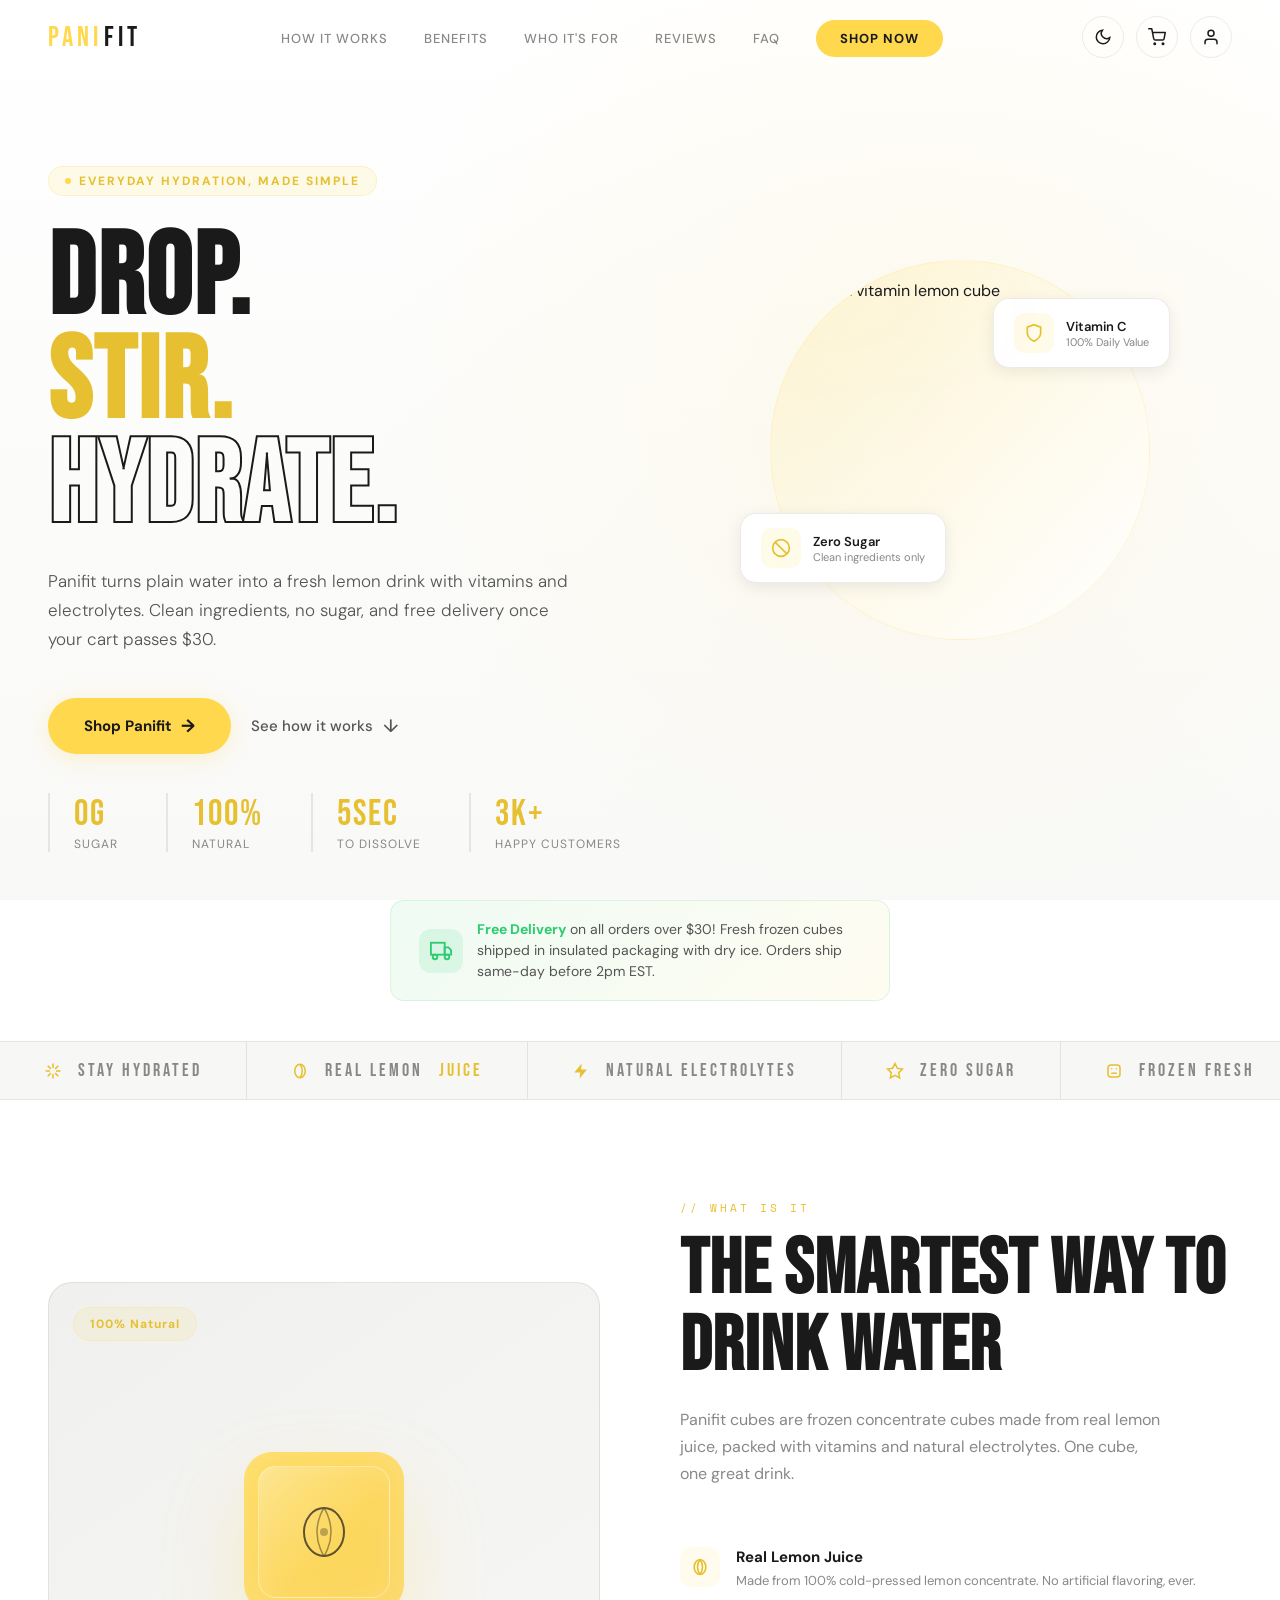
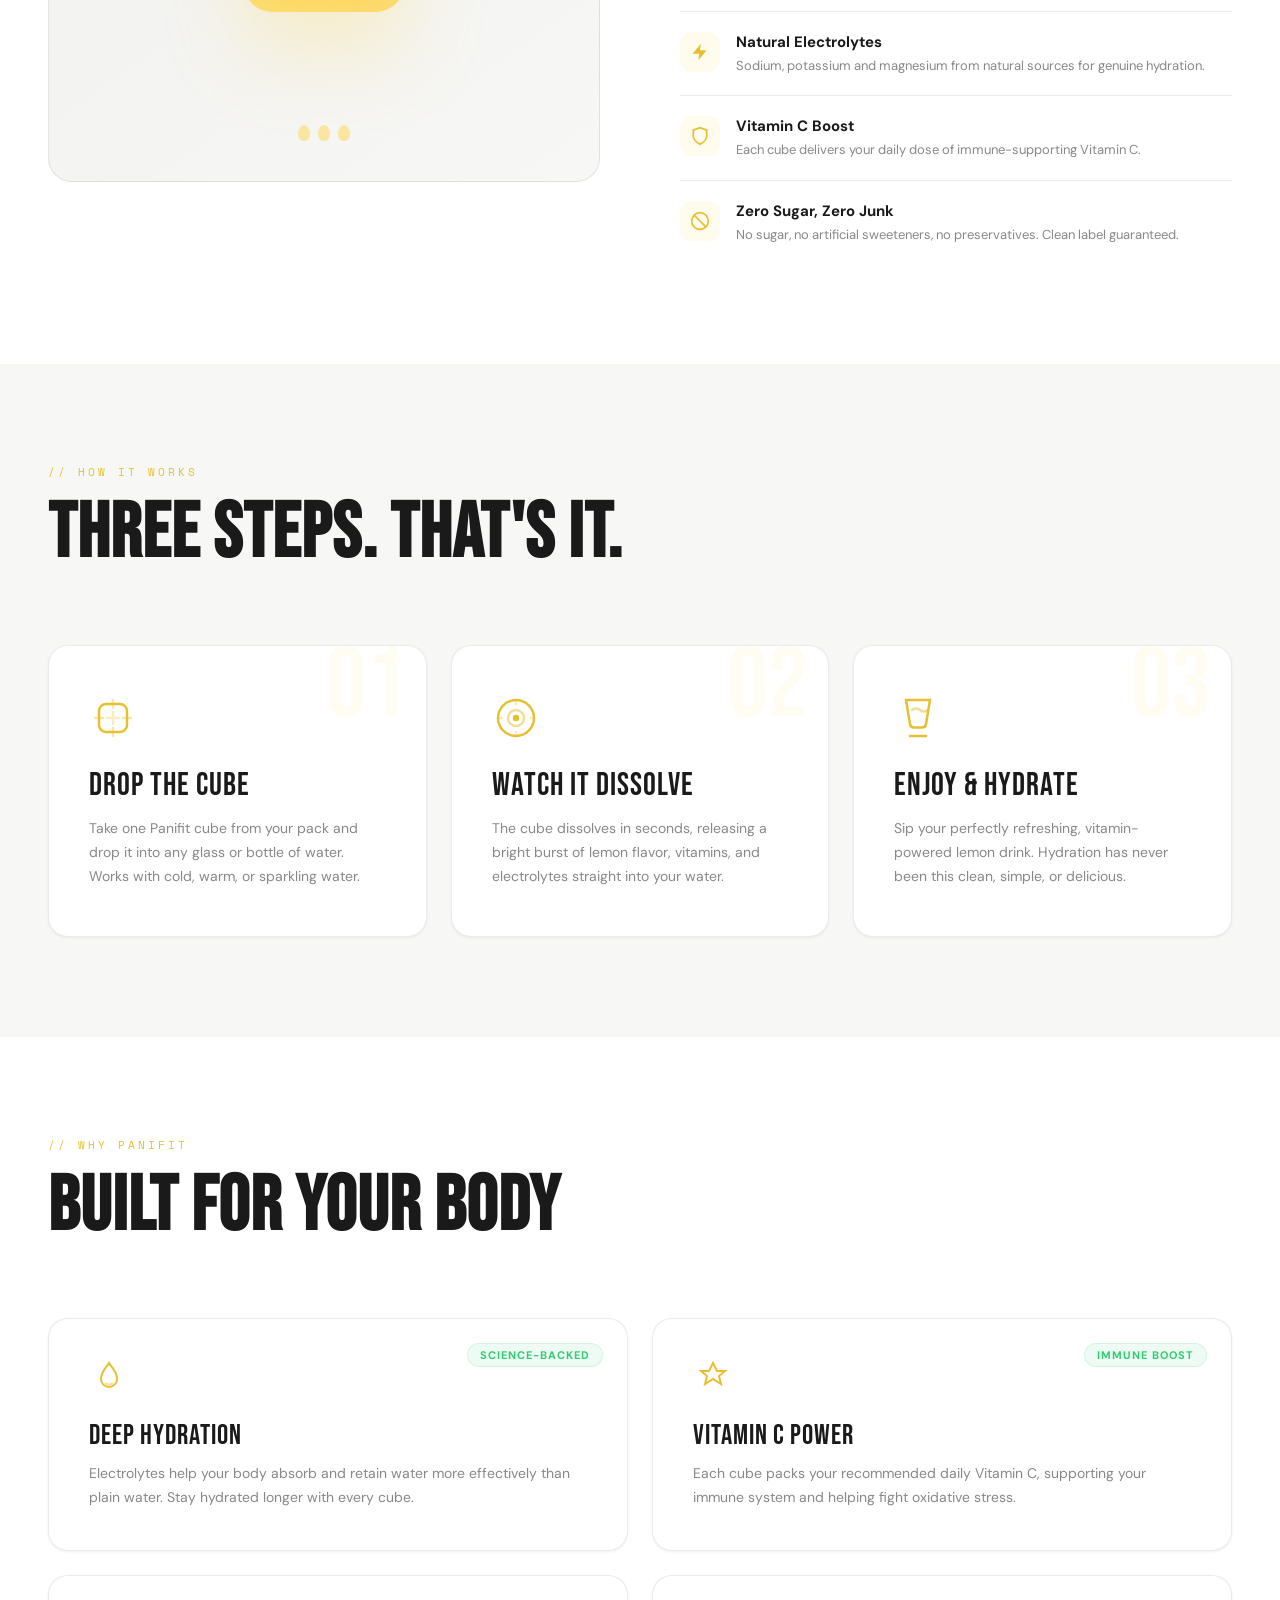
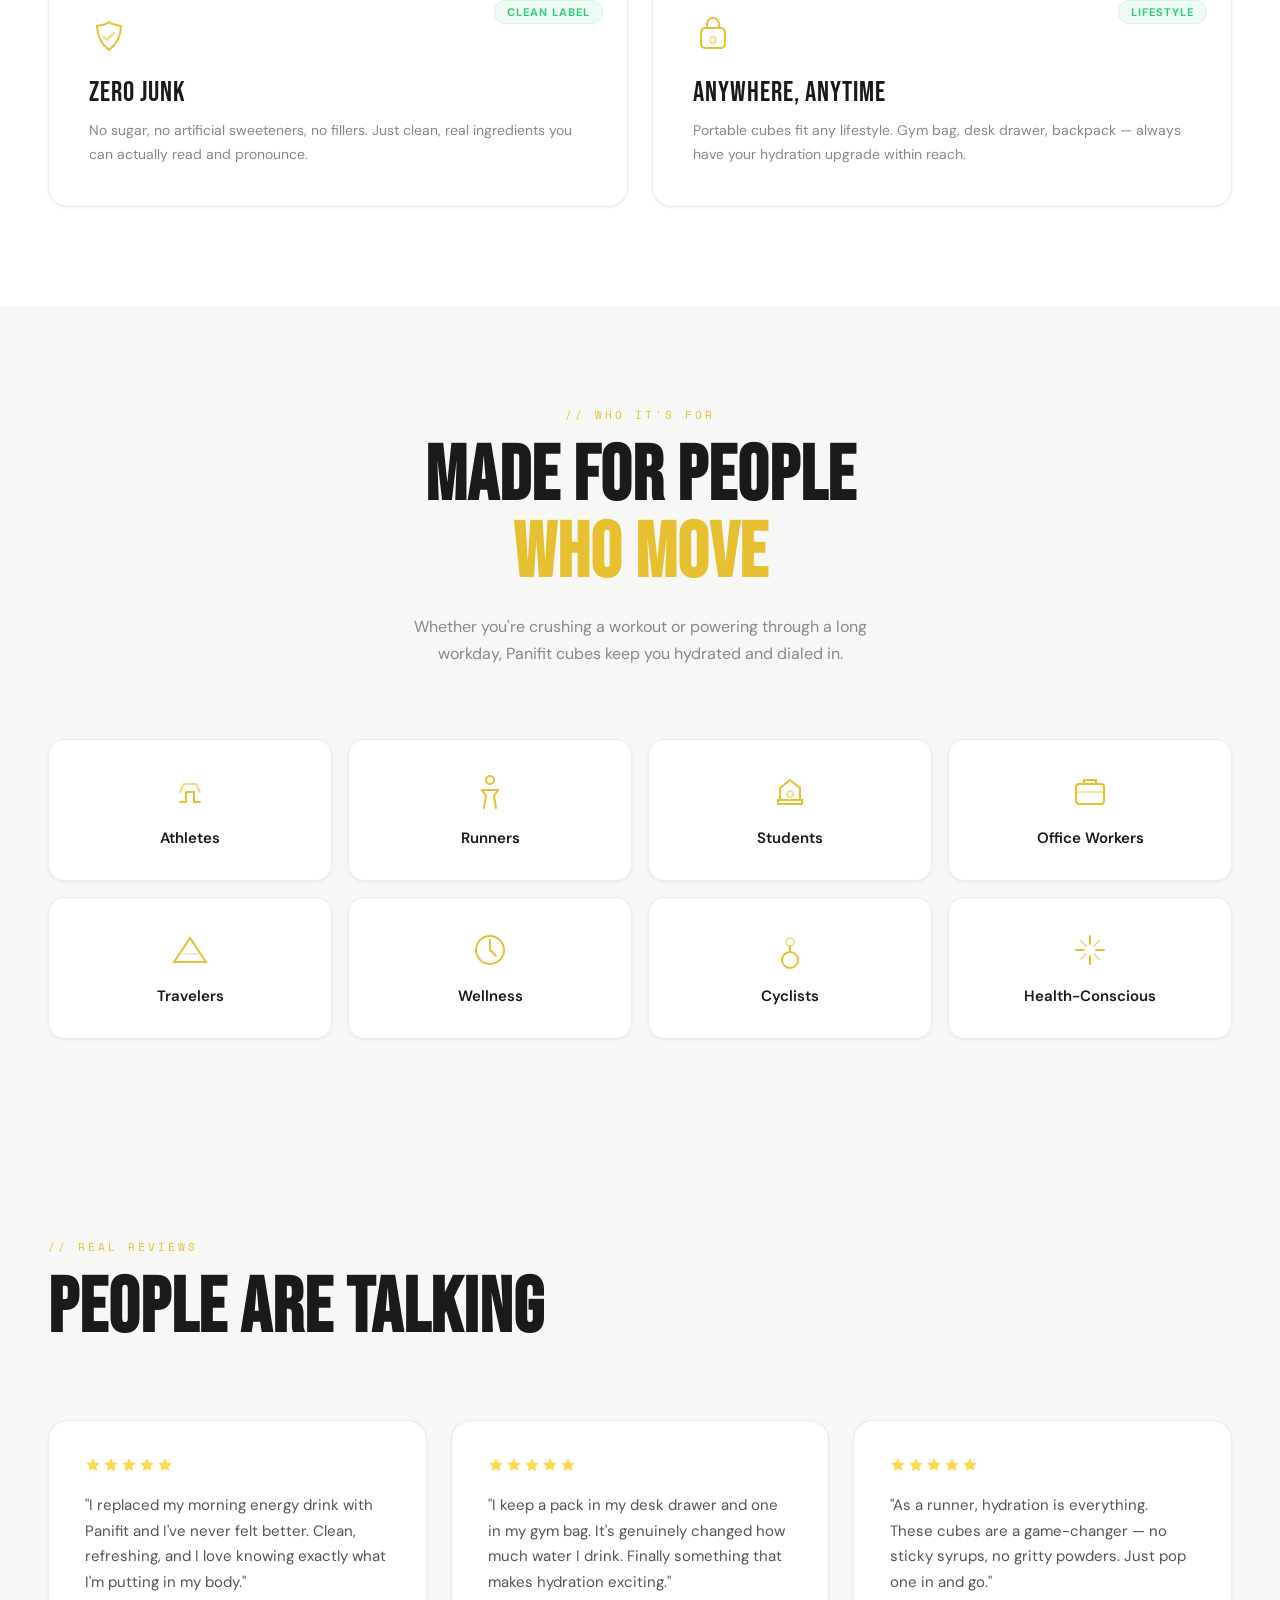
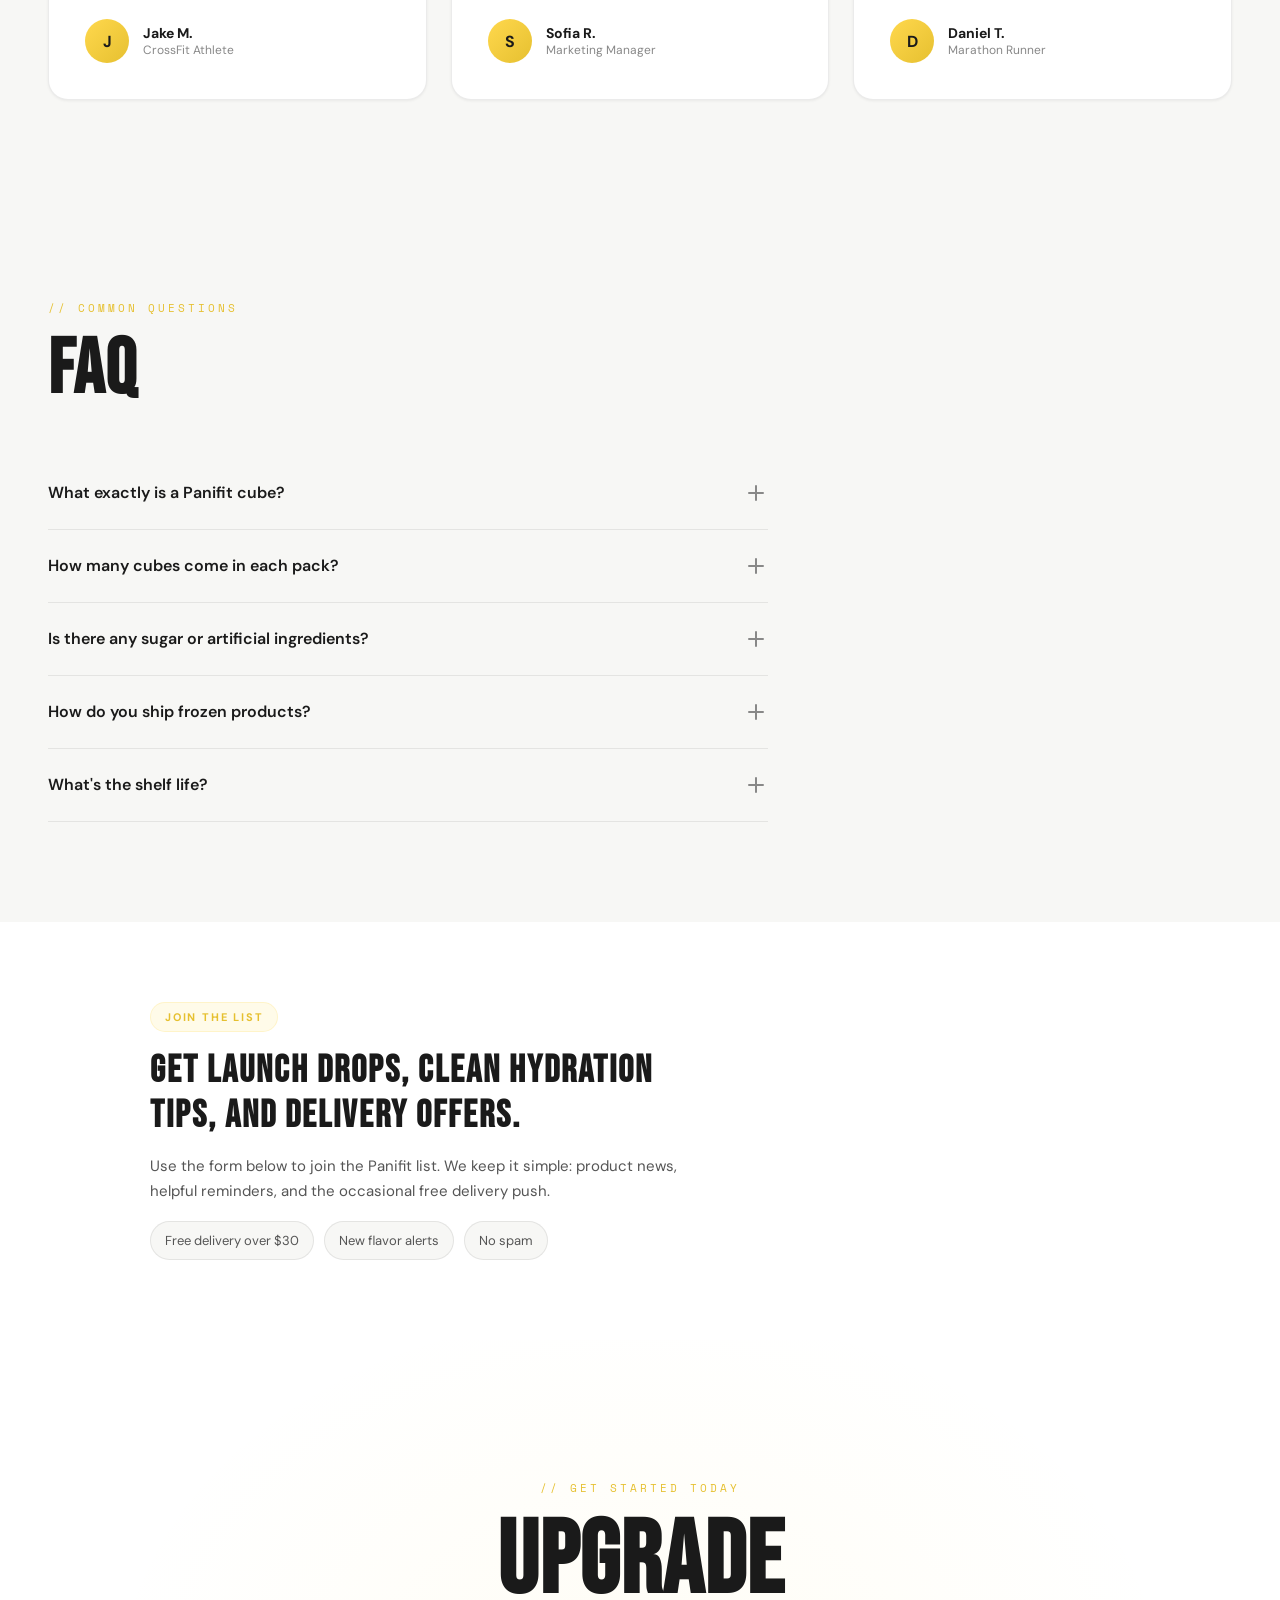
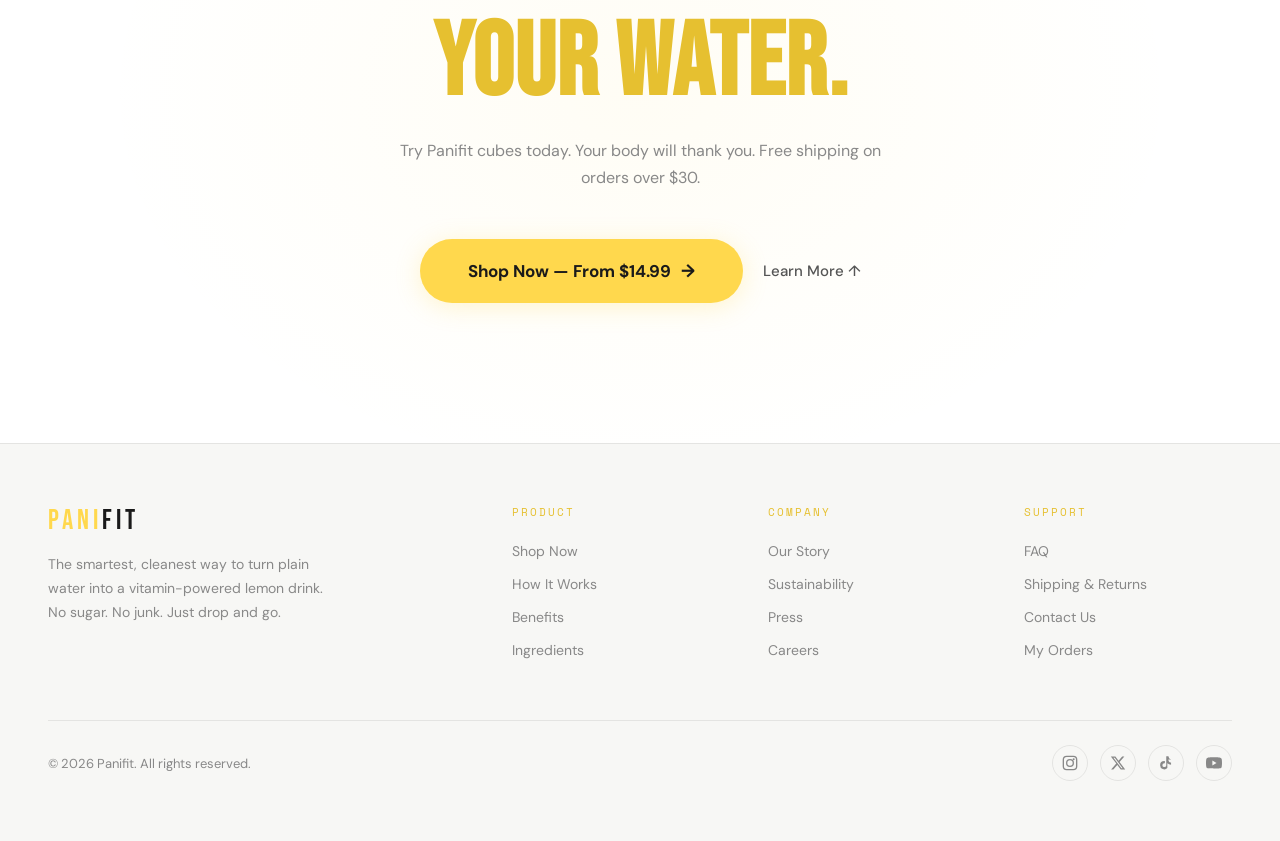
==== commit 5fee6556: "Shopping page update + live chat functionality (gl bro) ljubi brat" ====
--- a/index.html
+++ b/index.html
@@ -1,674 +1,1378 @@
-<!DOCTYPE html>
+<!doctype html>
 <html lang="en">
-<head>
-  <meta charset="UTF-8" />
-  <meta name="viewport" content="width=device-width, initial-scale=1.0" />
-  <title>Panifit — Drop. Stir. Hydrate.</title>
-  <meta name="description" content="Premium vitamin-powered frozen lemon cubes. Drop one in water for instant hydration with real lemon juice, electrolytes, and Vitamin C. Zero sugar." />
-  <link rel="stylesheet" href="style.css" />
-  <link rel="icon" href="data:image/svg+xml,<svg xmlns='http://www.w3.org/2000/svg' viewBox='0 0 100 100'><rect x='15' y='15' width='70' height='70' rx='18' fill='%23FFD84D' opacity='0.9'/><rect x='25' y='25' width='50' height='50' rx='12' fill='none' stroke='white' stroke-width='3' opacity='0.5'/></svg>">
-</head>
-<body>
-
-  <!-- CART DRAWER -->
-  <div class="cart-overlay" id="cartOverlay">
-    <div class="cart-drawer" id="cartDrawer">
-      <div class="cart-header">
-        <h2>Your Cart</h2>
-        <button class="cart-close" onclick="toggleCart()" aria-label="Close cart">&times;</button>
-      </div>
-      <div id="cartItems"></div>
-      <div class="cart-footer" id="cartFooter"></div>
+  <head>
+    <meta charset="UTF-8" />
+    <meta name="viewport" content="width=device-width, initial-scale=1.0" />
+    <title>Panifit — Drop. Stir. Hydrate.</title>
+    <meta
+      name="description"
+      content="Premium vitamin-powered frozen lemon cubes. Drop one in water for instant hydration with real lemon juice, electrolytes, and Vitamin C. Zero sugar."
+    />
+    <link rel="stylesheet" href="style.css" />
+    <link
+      rel="icon"
+      href="data:image/svg+xml,<svg xmlns='http://www.w3.org/2000/svg' viewBox='0 0 100 100'><rect x='15' y='15' width='70' height='70' rx='18' fill='%23FFD84D' opacity='0.9'/><rect x='25' y='25' width='50' height='50' rx='12' fill='none' stroke='white' stroke-width='3' opacity='0.5'/></svg>"
+    />
+
+    <style>
+      /* ── Hero image inside the circle ── */
+      .hero-lemon-circle {
+        overflow: hidden;
+        display: flex;
+        align-items: center;
+        justify-content: center;
+      }
+
+      .hero-lemon-img {
+        width: 90%;
+        height: 90%;
+        object-fit: contain;
+        filter: drop-shadow(0 20px 48px rgba(255, 216, 77, 0.28));
+        position: relative;
+        z-index: 1;
+        /* inherits the gentleFloat animation from the parent circle */
+      }
+    </style>
+  </head>
+  <body>
+    <!-- CART DRAWER -->
+    <div class="cart-overlay" id="cartOverlay">
+      <div class="cart-drawer" id="cartDrawer">
+        <div class="cart-header">
+          <h2>Your Cart</h2>
+          <button
+            class="cart-close"
+            onclick="toggleCart()"
+            aria-label="Close cart"
+          >
+            &times;
+          </button>
+        </div>
+        <div id="cartItems"></div>
+        <div class="cart-footer" id="cartFooter"></div>
+      </div>
     </div>
-  </div>
-
-  <!-- TOAST -->
-  <div class="toast" id="toast">
-    <svg viewBox="0 0 24 24" fill="none" stroke="currentColor" stroke-width="2" stroke-linecap="round"><path d="M20 6L9 17l-5-5"/></svg>
-    <span id="toastMsg">Added to cart</span>
-  </div>
-
-  <!-- NAV -->
-  <nav id="navbar">
-    <a class="nav-logo" href="index.html">PANI<span>FIT</span></a>
-    <ul class="nav-links" id="navLinks">
-      <li><a href="#how-it-works">How It Works</a></li>
-      <li><a href="#benefits">Benefits</a></li>
-      <li><a href="#lifestyle">Who It's For</a></li>
-      <li><a href="#testimonials">Reviews</a></li>
-      <li><a href="#faq">FAQ</a></li>
-      <li><a href="products.html" class="nav-cta">Shop Now</a></li>
-    </ul>
-    <div class="nav-right">
-      <button class="theme-toggle" onclick="toggleTheme()" aria-label="Toggle dark mode">
-        <svg class="icon-moon" viewBox="0 0 24 24" fill="none" stroke="currentColor" stroke-width="2" stroke-linecap="round"><path d="M21 12.79A9 9 0 1111.21 3 7 7 0 0021 12.79z"/></svg>
-        <svg class="icon-sun" viewBox="0 0 24 24" fill="none" stroke="currentColor" stroke-width="2" stroke-linecap="round"><circle cx="12" cy="12" r="5"/><path d="M12 1v2M12 21v2M4.22 4.22l1.42 1.42M18.36 18.36l1.42 1.42M1 12h2M21 12h2M4.22 19.78l1.42-1.42M18.36 5.64l1.42-1.42"/></svg>
-      </button>
-      <button class="nav-cart-btn" onclick="toggleCart()" aria-label="Open cart">
-        <svg viewBox="0 0 24 24" fill="none" stroke="currentColor" stroke-width="2" stroke-linecap="round" stroke-linejoin="round"><circle cx="9" cy="21" r="1"/><circle cx="20" cy="21" r="1"/><path d="M1 1h4l2.68 13.39a2 2 0 002 1.61h9.72a2 2 0 002-1.61L23 6H6"/></svg>
-        <span class="nav-cart-count" id="cartCount">0</span>
-      </button>
-      <a href="account/login.php" class="nav-cart-btn" aria-label="Account" style="text-decoration:none;">
-        <svg viewBox="0 0 24 24" fill="none" stroke="currentColor" stroke-width="2" stroke-linecap="round"><path d="M20 21v-2a4 4 0 00-4-4H8a4 4 0 00-4 4v2"/><circle cx="12" cy="7" r="4"/></svg>
-      </a>
-      <button class="nav-hamburger" onclick="toggleMenu()" aria-label="Toggle menu">
-        <span></span><span></span><span></span>
-      </button>
+
+    <!-- TOAST -->
+    <div class="toast" id="toast">
+      <svg
+        viewBox="0 0 24 24"
+        fill="none"
+        stroke="currentColor"
+        stroke-width="2"
+        stroke-linecap="round"
+      >
+        <path d="M20 6L9 17l-5-5" />
+      </svg>
+      <span id="toastMsg">Added to cart</span>
     </div>
-  </nav>
-
-  <!-- HERO -->
-  <section class="hero">
-    <div class="hero-bg"></div>
-
-    <div class="hero-content">
-      <div class="hero-tag">
-        <span class="pulse-dot"></span>
-        Everyday hydration, made simple
-      </div>
-      <h1>
-        DROP.<br>
-        <em>STIR.</em><br>
-        <span class="outline">HYDRATE.</span>
-      </h1>
-      <p class="hero-sub">
-        Panifit turns plain water into a fresh lemon drink with vitamins and electrolytes. Clean ingredients, no sugar, and free delivery once your cart passes $30.
-      </p>
-      <div class="hero-actions">
-        <a href="products.html" class="btn-primary">
-          Shop Panifit <span class="btn-arrow">&rarr;</span>
+
+    <!-- NAV -->
+    <nav id="navbar">
+      <a class="nav-logo" href="index.html">PANI<span>FIT</span></a>
+      <ul class="nav-links" id="navLinks">
+        <li><a href="#how-it-works">How It Works</a></li>
+        <li><a href="#benefits">Benefits</a></li>
+        <li><a href="#lifestyle">Who It's For</a></li>
+        <li><a href="#testimonials">Reviews</a></li>
+        <li><a href="#faq">FAQ</a></li>
+        <li><a href="products.html" class="nav-cta">Shop Now</a></li>
+      </ul>
+      <div class="nav-right">
+        <button
+          class="theme-toggle"
+          onclick="toggleTheme()"
+          aria-label="Toggle dark mode"
+        >
+          <svg
+            class="icon-moon"
+            viewBox="0 0 24 24"
+            fill="none"
+            stroke="currentColor"
+            stroke-width="2"
+            stroke-linecap="round"
+          >
+            <path d="M21 12.79A9 9 0 1111.21 3 7 7 0 0021 12.79z" />
+          </svg>
+          <svg
+            class="icon-sun"
+            viewBox="0 0 24 24"
+            fill="none"
+            stroke="currentColor"
+            stroke-width="2"
+            stroke-linecap="round"
+          >
+            <circle cx="12" cy="12" r="5" />
+            <path
+              d="M12 1v2M12 21v2M4.22 4.22l1.42 1.42M18.36 18.36l1.42 1.42M1 12h2M21 12h2M4.22 19.78l1.42-1.42M18.36 5.64l1.42-1.42"
+            />
+          </svg>
+        </button>
+        <button
+          class="nav-cart-btn"
+          onclick="toggleCart()"
+          aria-label="Open cart"
+        >
+          <svg
+            viewBox="0 0 24 24"
+            fill="none"
+            stroke="currentColor"
+            stroke-width="2"
+            stroke-linecap="round"
+            stroke-linejoin="round"
+          >
+            <circle cx="9" cy="21" r="1" />
+            <circle cx="20" cy="21" r="1" />
+            <path
+              d="M1 1h4l2.68 13.39a2 2 0 002 1.61h9.72a2 2 0 002-1.61L23 6H6"
+            />
+          </svg>
+          <span class="nav-cart-count" id="cartCount">0</span>
+        </button>
+        <a
+          href="account/login.php"
+          class="nav-cart-btn"
+          aria-label="Account"
+          style="text-decoration: none"
+        >
+          <svg
+            viewBox="0 0 24 24"
+            fill="none"
+            stroke="currentColor"
+            stroke-width="2"
+            stroke-linecap="round"
+          >
+            <path d="M20 21v-2a4 4 0 00-4-4H8a4 4 0 00-4 4v2" />
+            <circle cx="12" cy="7" r="4" />
+          </svg>
         </a>
-        <a href="#how-it-works" class="btn-secondary">
-          See how it works <span class="btn-arrow">&darr;</span>
-        </a>
-      </div>
-    </div>
-
-    <!-- HERO VISUAL (Clean lemon illustration) -->
-    <div class="hero-scene">
-      <div class="hero-lemon-visual">
-        <div class="hero-lemon-circle">
-          <svg viewBox="0 0 200 200" fill="none" xmlns="http://www.w3.org/2000/svg">
-            <circle cx="100" cy="100" r="80" fill="rgba(255,216,77,0.15)"/>
-            <circle cx="100" cy="100" r="80" stroke="#FFD84D" stroke-width="2" opacity="0.6"/>
-            <circle cx="100" cy="100" r="65" stroke="rgba(255,216,77,0.3)" stroke-width="1.5"/>
-            <circle cx="100" cy="100" r="62" fill="rgba(255,216,77,0.06)"/>
-            <line x1="100" y1="35" x2="100" y2="165" stroke="rgba(255,216,77,0.25)" stroke-width="1.5"/>
-            <line x1="35" y1="100" x2="165" y2="100" stroke="rgba(255,216,77,0.25)" stroke-width="1.5"/>
-            <line x1="54" y1="54" x2="146" y2="146" stroke="rgba(255,216,77,0.25)" stroke-width="1.5"/>
-            <line x1="146" y1="54" x2="54" y2="146" stroke="rgba(255,216,77,0.25)" stroke-width="1.5"/>
-            <circle cx="100" cy="100" r="8" fill="#FFD84D" opacity="0.3"/>
-            <circle cx="100" cy="100" r="4" fill="#FFD84D" opacity="0.5"/>
-            <circle cx="85" cy="72" r="2" fill="#FFD84D" opacity="0.3"/>
-            <circle cx="115" cy="68" r="1.5" fill="#FFD84D" opacity="0.25"/>
-            <circle cx="130" cy="90" r="2" fill="#FFD84D" opacity="0.3"/>
-            <circle cx="125" cy="115" r="1.5" fill="#FFD84D" opacity="0.25"/>
-            <circle cx="100" cy="135" r="2" fill="#FFD84D" opacity="0.3"/>
-            <circle cx="75" cy="120" r="1.5" fill="#FFD84D" opacity="0.25"/>
-            <circle cx="70" cy="95" r="2" fill="#FFD84D" opacity="0.3"/>
-          </svg>
-        </div>
-
-        <!-- Floating info badges -->
-        <div class="hero-lemon-badge badge-top">
-          <div class="hero-lemon-badge-icon">
-            <svg viewBox="0 0 24 24" fill="none" stroke="currentColor" stroke-width="2"><path d="M12 22s8-4 8-10V5l-8-3-8 3v7c0 6 8 10 8 10z"/></svg>
-          </div>
-          <div>
-            <div class="hero-lemon-badge-text">Vitamin C</div>
-            <div class="hero-lemon-badge-sub">100% Daily Value</div>
-          </div>
-        </div>
-
-        <div class="hero-lemon-badge badge-bottom">
-          <div class="hero-lemon-badge-icon">
-            <svg viewBox="0 0 24 24" fill="none" stroke="currentColor" stroke-width="2"><circle cx="12" cy="12" r="10"/><path d="M4.93 4.93l14.14 14.14"/></svg>
-          </div>
-          <div>
-            <div class="hero-lemon-badge-text">Zero Sugar</div>
-            <div class="hero-lemon-badge-sub">Clean ingredients only</div>
-          </div>
-        </div>
-      </div>
-    </div>
-
-    <div class="hero-stats">
-      <div class="stat">
-        <div class="stat-num">0g</div>
-        <div class="stat-label">Sugar</div>
-      </div>
-      <div class="stat">
-        <div class="stat-num">100%</div>
-        <div class="stat-label">Natural</div>
-      </div>
-      <div class="stat">
-        <div class="stat-num">5sec</div>
-        <div class="stat-label">To Dissolve</div>
-      </div>
-      <div class="stat">
-        <div class="stat-num">3k+</div>
-        <div class="stat-label">Happy Customers</div>
-      </div>
-    </div>
-  </section>
-
-  <!-- FREE DELIVERY BANNER -->
-  <div style="padding: 0 48px;">
-    <div class="free-delivery-banner">
-      <div class="delivery-icon">
-        <svg viewBox="0 0 24 24" fill="none" stroke="currentColor" stroke-width="2" stroke-linecap="round"><rect x="1" y="3" width="15" height="13"/><path d="M16 8h4l3 3v5h-7V8z"/><circle cx="5.5" cy="18.5" r="2.5"/><circle cx="18.5" cy="18.5" r="2.5"/></svg>
-      </div>
-      <div class="delivery-text">
-        <strong>Free Delivery</strong> on all orders over $30! Fresh frozen cubes shipped in insulated packaging with dry ice. Orders ship same-day before 2pm EST.
-      </div>
-    </div>
-  </div>
-
-  <!-- MARQUEE -->
-  <div class="marquee-section">
-    <div class="marquee-track" id="marquee">
-      <div class="marquee-item"><svg class="m-icon" viewBox="0 0 24 24" fill="none" stroke="currentColor" stroke-width="2"><path d="M12 2v6m0 8v6M4.93 4.93l4.24 4.24m5.66 5.66l4.24 4.24M2 12h6m8 0h6M4.93 19.07l4.24-4.24m5.66-5.66l4.24-4.24"/></svg> STAY HYDRATED</div>
-      <div class="marquee-item"><svg class="m-icon" viewBox="0 0 24 24" fill="none" stroke="currentColor" stroke-width="2"><ellipse cx="12" cy="12" rx="7" ry="9"/><path d="M12 3c0 0 3 4 3 9s-3 9-3 9"/></svg> REAL LEMON <span>JUICE</span></div>
-      <div class="marquee-item"><svg class="m-icon" viewBox="0 0 24 24" fill="currentColor"><path d="M13 2L3 14h8l-1 8 10-12h-8l1-8z"/></svg> NATURAL ELECTROLYTES</div>
-      <div class="marquee-item"><svg class="m-icon" viewBox="0 0 24 24" fill="none" stroke="currentColor" stroke-width="2"><path d="M12 2l3.09 6.26L22 9.27l-5 4.87 1.18 6.88L12 17.77l-6.18 3.25L7 14.14 2 9.27l6.91-1.01L12 2z"/></svg> ZERO SUGAR</div>
-      <div class="marquee-item"><svg class="m-icon" viewBox="0 0 24 24" fill="none" stroke="currentColor" stroke-width="2" stroke-linecap="round"><rect x="4" y="4" width="16" height="16" rx="4"/><path d="M9 9h0m6 0h0m-6 6h6"/></svg> FROZEN FRESH</div>
-      <div class="marquee-item"><svg class="m-icon" viewBox="0 0 24 24" fill="none" stroke="currentColor" stroke-width="2"><path d="M12 2C6.5 2 2 6.5 2 12s4.5 10 10 10 10-4.5 10-10S17.5 2 12 2z"/><path d="M8 12l2.5 2.5L16 9"/></svg> NO ARTIFICIAL INGREDIENTS</div>
-      <div class="marquee-item"><svg class="m-icon" viewBox="0 0 24 24" fill="none" stroke="currentColor" stroke-width="2"><path d="M12 22s8-4 8-10V5l-8-3-8 3v7c0 6 8 10 8 10z"/></svg> VITAMIN C BOOST</div>
-      <div class="marquee-item"><svg class="m-icon" viewBox="0 0 24 24" fill="none" stroke="currentColor" stroke-width="2" stroke-linecap="round"><path d="M21 16V8a2 2 0 00-1-1.73l-7-4a2 2 0 00-2 0l-7 4A2 2 0 003 8v8a2 2 0 001 1.73l7 4a2 2 0 002 0l7-4A2 2 0 0021 16z"/></svg> FREE SHIPPING $30+</div>
-      <!-- duplicate for seamless loop -->
-      <div class="marquee-item"><svg class="m-icon" viewBox="0 0 24 24" fill="none" stroke="currentColor" stroke-width="2"><path d="M12 2v6m0 8v6M4.93 4.93l4.24 4.24m5.66 5.66l4.24 4.24M2 12h6m8 0h6M4.93 19.07l4.24-4.24m5.66-5.66l4.24-4.24"/></svg> STAY HYDRATED</div>
-      <div class="marquee-item"><svg class="m-icon" viewBox="0 0 24 24" fill="none" stroke="currentColor" stroke-width="2"><ellipse cx="12" cy="12" rx="7" ry="9"/><path d="M12 3c0 0 3 4 3 9s-3 9-3 9"/></svg> REAL LEMON <span>JUICE</span></div>
-      <div class="marquee-item"><svg class="m-icon" viewBox="0 0 24 24" fill="currentColor"><path d="M13 2L3 14h8l-1 8 10-12h-8l1-8z"/></svg> NATURAL ELECTROLYTES</div>
-      <div class="marquee-item"><svg class="m-icon" viewBox="0 0 24 24" fill="none" stroke="currentColor" stroke-width="2"><path d="M12 2l3.09 6.26L22 9.27l-5 4.87 1.18 6.88L12 17.77l-6.18 3.25L7 14.14 2 9.27l6.91-1.01L12 2z"/></svg> ZERO SUGAR</div>
-      <div class="marquee-item"><svg class="m-icon" viewBox="0 0 24 24" fill="none" stroke="currentColor" stroke-width="2" stroke-linecap="round"><rect x="4" y="4" width="16" height="16" rx="4"/><path d="M9 9h0m6 0h0m-6 6h6"/></svg> FROZEN FRESH</div>
-      <div class="marquee-item"><svg class="m-icon" viewBox="0 0 24 24" fill="none" stroke="currentColor" stroke-width="2"><path d="M12 2C6.5 2 2 6.5 2 12s4.5 10 10 10 10-4.5 10-10S17.5 2 12 2z"/><path d="M8 12l2.5 2.5L16 9"/></svg> NO ARTIFICIAL INGREDIENTS</div>
-      <div class="marquee-item"><svg class="m-icon" viewBox="0 0 24 24" fill="none" stroke="currentColor" stroke-width="2"><path d="M12 22s8-4 8-10V5l-8-3-8 3v7c0 6 8 10 8 10z"/></svg> VITAMIN C BOOST</div>
-      <div class="marquee-item"><svg class="m-icon" viewBox="0 0 24 24" fill="none" stroke="currentColor" stroke-width="2" stroke-linecap="round"><path d="M21 16V8a2 2 0 00-1-1.73l-7-4a2 2 0 00-2 0l-7 4A2 2 0 003 8v8a2 2 0 001 1.73l7 4a2 2 0 002 0l7-4A2 2 0 0021 16z"/></svg> FREE SHIPPING $30+</div>
-    </div>
-  </div>
-
-  <!-- PRODUCT EXPLANATION -->
-  <section id="about">
-    <div class="explain-grid">
-      <div class="explain-visual">
-        <div class="explain-cube-scene">
-          <div class="explain-cube">
-            <svg viewBox="0 0 60 60" fill="none">
-              <ellipse cx="30" cy="30" rx="20" ry="24" stroke="currentColor" stroke-width="2"/>
-              <path d="M30 6c0 0 7 10 7 24s-7 24-7 24" stroke="currentColor" stroke-width="1.5" opacity="0.6"/>
-              <path d="M30 6c0 0-7 10-7 24s7 24 7 24" stroke="currentColor" stroke-width="1.5" opacity="0.6"/>
-              <circle cx="30" cy="30" r="4" fill="currentColor" opacity="0.4"/>
-            </svg>
-          </div>
-        </div>
-        <div class="explain-drops">
-          <div class="drop"></div>
-          <div class="drop"></div>
-          <div class="drop"></div>
-        </div>
-        <div class="explain-label">100% Natural</div>
-      </div>
-
-      <div>
-        <p class="section-tag">// What Is It</p>
-        <h2 class="section-title">The Smartest Way To Drink Water</h2>
-        <p class="section-sub">
-          Panifit cubes are frozen concentrate cubes made from real lemon juice, packed with vitamins and natural electrolytes. One cube, one great drink.
+        <button
+          class="nav-hamburger"
+          onclick="toggleMenu()"
+          aria-label="Toggle menu"
+        >
+          <span></span><span></span><span></span>
+        </button>
+      </div>
+    </nav>
+
+    <!-- HERO -->
+    <section class="hero">
+      <div class="hero-bg"></div>
+
+      <div class="hero-content">
+        <div class="hero-tag">
+          <span class="pulse-dot"></span>
+          Everyday hydration, made simple
+        </div>
+        <h1>
+          DROP.<br />
+          <em>STIR.</em><br />
+          <span class="outline">HYDRATE.</span>
+        </h1>
+        <p class="hero-sub">
+          Panifit turns plain water into a fresh lemon drink with vitamins and
+          electrolytes. Clean ingredients, no sugar, and free delivery once your
+          cart passes $30.
         </p>
-        <ul class="explain-features">
-          <li>
-            <div class="feat-icon">
-              <svg viewBox="0 0 24 24" fill="none" stroke="currentColor" stroke-width="2"><ellipse cx="12" cy="12" rx="7" ry="9"/><path d="M12 3c0 0 3 4 3 9s-3 9-3 9"/><path d="M12 3c0 0-3 4-3 9s3 9 3 9"/></svg>
+        <div class="hero-actions">
+          <a href="products.html" class="btn-primary">
+            Shop Panifit <span class="btn-arrow">&rarr;</span>
+          </a>
+          <a href="#how-it-works" class="btn-secondary">
+            See how it works <span class="btn-arrow">&darr;</span>
+          </a>
+        </div>
+      </div>
+
+      <!-- HERO VISUAL -->
+      <div class="hero-scene">
+        <div class="hero-lemon-visual">
+          <!-- Circle now contains the real product photo -->
+          <div class="hero-lemon-circle">
+            <img
+              src="assets/img/lemon_homepage.png"
+              alt="Panifit vitamin lemon cube"
+              class="hero-lemon-img"
+            />
+          </div>
+
+          <!-- Floating info badges -->
+          <div class="hero-lemon-badge badge-top">
+            <div class="hero-lemon-badge-icon">
+              <svg
+                viewBox="0 0 24 24"
+                fill="none"
+                stroke="currentColor"
+                stroke-width="2"
+              >
+                <path d="M12 22s8-4 8-10V5l-8-3-8 3v7c0 6 8 10 8 10z" />
+              </svg>
             </div>
             <div>
-              <div class="feat-title">Real Lemon Juice</div>
-              <div class="feat-desc">Made from 100% cold-pressed lemon concentrate. No artificial flavoring, ever.</div>
+              <div class="hero-lemon-badge-text">Vitamin C</div>
+              <div class="hero-lemon-badge-sub">100% Daily Value</div>
             </div>
-          </li>
-          <li>
-            <div class="feat-icon">
-              <svg viewBox="0 0 24 24" fill="currentColor"><path d="M13 2L3 14h8l-1 8 10-12h-8l1-8z"/></svg>
+          </div>
+
+          <div class="hero-lemon-badge badge-bottom">
+            <div class="hero-lemon-badge-icon">
+              <svg
+                viewBox="0 0 24 24"
+                fill="none"
+                stroke="currentColor"
+                stroke-width="2"
+              >
+                <circle cx="12" cy="12" r="10" />
+                <path d="M4.93 4.93l14.14 14.14" />
+              </svg>
             </div>
             <div>
-              <div class="feat-title">Natural Electrolytes</div>
-              <div class="feat-desc">Sodium, potassium and magnesium from natural sources for genuine hydration.</div>
+              <div class="hero-lemon-badge-text">Zero Sugar</div>
+              <div class="hero-lemon-badge-sub">Clean ingredients only</div>
             </div>
-          </li>
-          <li>
-            <div class="feat-icon">
-              <svg viewBox="0 0 24 24" fill="none" stroke="currentColor" stroke-width="2"><path d="M12 22s8-4 8-10V5l-8-3-8 3v7c0 6 8 10 8 10z"/></svg>
+          </div>
+        </div>
+      </div>
+
+      <div class="hero-stats">
+        <div class="stat">
+          <div class="stat-num">0g</div>
+          <div class="stat-label">Sugar</div>
+        </div>
+        <div class="stat">
+          <div class="stat-num">100%</div>
+          <div class="stat-label">Natural</div>
+        </div>
+        <div class="stat">
+          <div class="stat-num">5sec</div>
+          <div class="stat-label">To Dissolve</div>
+        </div>
+        <div class="stat">
+          <div class="stat-num">3k+</div>
+          <div class="stat-label">Happy Customers</div>
+        </div>
+      </div>
+    </section>
+
+    <!-- FREE DELIVERY BANNER -->
+    <div style="padding: 0 48px">
+      <div class="free-delivery-banner">
+        <div class="delivery-icon">
+          <svg
+            viewBox="0 0 24 24"
+            fill="none"
+            stroke="currentColor"
+            stroke-width="2"
+            stroke-linecap="round"
+          >
+            <rect x="1" y="3" width="15" height="13" />
+            <path d="M16 8h4l3 3v5h-7V8z" />
+            <circle cx="5.5" cy="18.5" r="2.5" />
+            <circle cx="18.5" cy="18.5" r="2.5" />
+          </svg>
+        </div>
+        <div class="delivery-text">
+          <strong>Free Delivery</strong> on all orders over $30! Fresh frozen
+          cubes shipped in insulated packaging with dry ice. Orders ship
+          same-day before 2pm EST.
+        </div>
+      </div>
+    </div>
+
+    <!-- MARQUEE -->
+    <div class="marquee-section">
+      <div class="marquee-track" id="marquee">
+        <div class="marquee-item">
+          <svg
+            class="m-icon"
+            viewBox="0 0 24 24"
+            fill="none"
+            stroke="currentColor"
+            stroke-width="2"
+          >
+            <path
+              d="M12 2v6m0 8v6M4.93 4.93l4.24 4.24m5.66 5.66l4.24 4.24M2 12h6m8 0h6M4.93 19.07l4.24-4.24m5.66-5.66l4.24-4.24"
+            />
+          </svg>
+          STAY HYDRATED
+        </div>
+        <div class="marquee-item">
+          <svg
+            class="m-icon"
+            viewBox="0 0 24 24"
+            fill="none"
+            stroke="currentColor"
+            stroke-width="2"
+          >
+            <ellipse cx="12" cy="12" rx="7" ry="9" />
+            <path d="M12 3c0 0 3 4 3 9s-3 9-3 9" />
+          </svg>
+          REAL LEMON <span>JUICE</span>
+        </div>
+        <div class="marquee-item">
+          <svg class="m-icon" viewBox="0 0 24 24" fill="currentColor">
+            <path d="M13 2L3 14h8l-1 8 10-12h-8l1-8z" />
+          </svg>
+          NATURAL ELECTROLYTES
+        </div>
+        <div class="marquee-item">
+          <svg
+            class="m-icon"
+            viewBox="0 0 24 24"
+            fill="none"
+            stroke="currentColor"
+            stroke-width="2"
+          >
+            <path
+              d="M12 2l3.09 6.26L22 9.27l-5 4.87 1.18 6.88L12 17.77l-6.18 3.25L7 14.14 2 9.27l6.91-1.01L12 2z"
+            />
+          </svg>
+          ZERO SUGAR
+        </div>
+        <div class="marquee-item">
+          <svg
+            class="m-icon"
+            viewBox="0 0 24 24"
+            fill="none"
+            stroke="currentColor"
+            stroke-width="2"
+            stroke-linecap="round"
+          >
+            <rect x="4" y="4" width="16" height="16" rx="4" />
+            <path d="M9 9h0m6 0h0m-6 6h6" />
+          </svg>
+          FROZEN FRESH
+        </div>
+        <div class="marquee-item">
+          <svg
+            class="m-icon"
+            viewBox="0 0 24 24"
+            fill="none"
+            stroke="currentColor"
+            stroke-width="2"
+          >
+            <path
+              d="M12 2C6.5 2 2 6.5 2 12s4.5 10 10 10 10-4.5 10-10S17.5 2 12 2z"
+            />
+            <path d="M8 12l2.5 2.5L16 9" />
+          </svg>
+          NO ARTIFICIAL INGREDIENTS
+        </div>
+        <div class="marquee-item">
+          <svg
+            class="m-icon"
+            viewBox="0 0 24 24"
+            fill="none"
+            stroke="currentColor"
+            stroke-width="2"
+          >
+            <path d="M12 22s8-4 8-10V5l-8-3-8 3v7c0 6 8 10 8 10z" />
+          </svg>
+          VITAMIN C BOOST
+        </div>
+        <div class="marquee-item">
+          <svg
+            class="m-icon"
+            viewBox="0 0 24 24"
+            fill="none"
+            stroke="currentColor"
+            stroke-width="2"
+            stroke-linecap="round"
+          >
+            <path
+              d="M21 16V8a2 2 0 00-1-1.73l-7-4a2 2 0 00-2 0l-7 4A2 2 0 003 8v8a2 2 0 001 1.73l7 4a2 2 0 002 0l7-4A2 2 0 0021 16z"
+            />
+          </svg>
+          FREE SHIPPING $30+
+        </div>
+        <!-- duplicate for seamless loop -->
+        <div class="marquee-item">
+          <svg
+            class="m-icon"
+            viewBox="0 0 24 24"
+            fill="none"
+            stroke="currentColor"
+            stroke-width="2"
+          >
+            <path
+              d="M12 2v6m0 8v6M4.93 4.93l4.24 4.24m5.66 5.66l4.24 4.24M2 12h6m8 0h6M4.93 19.07l4.24-4.24m5.66-5.66l4.24-4.24"
+            />
+          </svg>
+          STAY HYDRATED
+        </div>
+        <div class="marquee-item">
+          <svg
+            class="m-icon"
+            viewBox="0 0 24 24"
+            fill="none"
+            stroke="currentColor"
+            stroke-width="2"
+          >
+            <ellipse cx="12" cy="12" rx="7" ry="9" />
+            <path d="M12 3c0 0 3 4 3 9s-3 9-3 9" />
+          </svg>
+          REAL LEMON <span>JUICE</span>
+        </div>
+        <div class="marquee-item">
+          <svg class="m-icon" viewBox="0 0 24 24" fill="currentColor">
+            <path d="M13 2L3 14h8l-1 8 10-12h-8l1-8z" />
+          </svg>
+          NATURAL ELECTROLYTES
+        </div>
+        <div class="marquee-item">
+          <svg
+            class="m-icon"
+            viewBox="0 0 24 24"
+            fill="none"
+            stroke="currentColor"
+            stroke-width="2"
+          >
+            <path
+              d="M12 2l3.09 6.26L22 9.27l-5 4.87 1.18 6.88L12 17.77l-6.18 3.25L7 14.14 2 9.27l6.91-1.01L12 2z"
+            />
+          </svg>
+          ZERO SUGAR
+        </div>
+        <div class="marquee-item">
+          <svg
+            class="m-icon"
+            viewBox="0 0 24 24"
+            fill="none"
+            stroke="currentColor"
+            stroke-width="2"
+            stroke-linecap="round"
+          >
+            <rect x="4" y="4" width="16" height="16" rx="4" />
+            <path d="M9 9h0m6 0h0m-6 6h6" />
+          </svg>
+          FROZEN FRESH
+        </div>
+        <div class="marquee-item">
+          <svg
+            class="m-icon"
+            viewBox="0 0 24 24"
+            fill="none"
+            stroke="currentColor"
+            stroke-width="2"
+          >
+            <path
+              d="M12 2C6.5 2 2 6.5 2 12s4.5 10 10 10 10-4.5 10-10S17.5 2 12 2z"
+            />
+            <path d="M8 12l2.5 2.5L16 9" />
+          </svg>
+          NO ARTIFICIAL INGREDIENTS
+        </div>
+        <div class="marquee-item">
+          <svg
+            class="m-icon"
+            viewBox="0 0 24 24"
+            fill="none"
+            stroke="currentColor"
+            stroke-width="2"
+          >
+            <path d="M12 22s8-4 8-10V5l-8-3-8 3v7c0 6 8 10 8 10z" />
+          </svg>
+          VITAMIN C BOOST
+        </div>
+        <div class="marquee-item">
+          <svg
+            class="m-icon"
+            viewBox="0 0 24 24"
+            fill="none"
+            stroke="currentColor"
+            stroke-width="2"
+            stroke-linecap="round"
+          >
+            <path
+              d="M21 16V8a2 2 0 00-1-1.73l-7-4a2 2 0 00-2 0l-7 4A2 2 0 003 8v8a2 2 0 001 1.73l7 4a2 2 0 002 0l7-4A2 2 0 0021 16z"
+            />
+          </svg>
+          FREE SHIPPING $30+
+        </div>
+      </div>
+    </div>
+
+    <!-- PRODUCT EXPLANATION -->
+    <section id="about">
+      <div class="explain-grid">
+        <div class="explain-visual">
+          <div class="explain-cube-scene">
+            <div class="explain-cube">
+              <svg viewBox="0 0 60 60" fill="none">
+                <ellipse
+                  cx="30"
+                  cy="30"
+                  rx="20"
+                  ry="24"
+                  stroke="currentColor"
+                  stroke-width="2"
+                />
+                <path
+                  d="M30 6c0 0 7 10 7 24s-7 24-7 24"
+                  stroke="currentColor"
+                  stroke-width="1.5"
+                  opacity="0.6"
+                />
+                <path
+                  d="M30 6c0 0-7 10-7 24s7 24 7 24"
+                  stroke="currentColor"
+                  stroke-width="1.5"
+                  opacity="0.6"
+                />
+                <circle
+                  cx="30"
+                  cy="30"
+                  r="4"
+                  fill="currentColor"
+                  opacity="0.4"
+                />
+              </svg>
             </div>
+          </div>
+          <div class="explain-drops">
+            <div class="drop"></div>
+            <div class="drop"></div>
+            <div class="drop"></div>
+          </div>
+          <div class="explain-label">100% Natural</div>
+        </div>
+
+        <div>
+          <p class="section-tag">// What Is It</p>
+          <h2 class="section-title">The Smartest Way To Drink Water</h2>
+          <p class="section-sub">
+            Panifit cubes are frozen concentrate cubes made from real lemon
+            juice, packed with vitamins and natural electrolytes. One cube, one
+            great drink.
+          </p>
+          <ul class="explain-features">
+            <li>
+              <div class="feat-icon">
+                <svg
+                  viewBox="0 0 24 24"
+                  fill="none"
+                  stroke="currentColor"
+                  stroke-width="2"
+                >
+                  <ellipse cx="12" cy="12" rx="7" ry="9" />
+                  <path d="M12 3c0 0 3 4 3 9s-3 9-3 9" />
+                  <path d="M12 3c0 0-3 4-3 9s3 9 3 9" />
+                </svg>
+              </div>
+              <div>
+                <div class="feat-title">Real Lemon Juice</div>
+                <div class="feat-desc">
+                  Made from 100% cold-pressed lemon concentrate. No artificial
+                  flavoring, ever.
+                </div>
+              </div>
+            </li>
+            <li>
+              <div class="feat-icon">
+                <svg viewBox="0 0 24 24" fill="currentColor">
+                  <path d="M13 2L3 14h8l-1 8 10-12h-8l1-8z" />
+                </svg>
+              </div>
+              <div>
+                <div class="feat-title">Natural Electrolytes</div>
+                <div class="feat-desc">
+                  Sodium, potassium and magnesium from natural sources for
+                  genuine hydration.
+                </div>
+              </div>
+            </li>
+            <li>
+              <div class="feat-icon">
+                <svg
+                  viewBox="0 0 24 24"
+                  fill="none"
+                  stroke="currentColor"
+                  stroke-width="2"
+                >
+                  <path d="M12 22s8-4 8-10V5l-8-3-8 3v7c0 6 8 10 8 10z" />
+                </svg>
+              </div>
+              <div>
+                <div class="feat-title">Vitamin C Boost</div>
+                <div class="feat-desc">
+                  Each cube delivers your daily dose of immune-supporting
+                  Vitamin C.
+                </div>
+              </div>
+            </li>
+            <li>
+              <div class="feat-icon">
+                <svg
+                  viewBox="0 0 24 24"
+                  fill="none"
+                  stroke="currentColor"
+                  stroke-width="2"
+                >
+                  <circle cx="12" cy="12" r="10" />
+                  <path d="M4.93 4.93l14.14 14.14" />
+                </svg>
+              </div>
+              <div>
+                <div class="feat-title">Zero Sugar, Zero Junk</div>
+                <div class="feat-desc">
+                  No sugar, no artificial sweeteners, no preservatives. Clean
+                  label guaranteed.
+                </div>
+              </div>
+            </li>
+          </ul>
+        </div>
+      </div>
+    </section>
+
+    <!-- HOW IT WORKS -->
+    <section class="how-section" id="how-it-works">
+      <p class="section-tag">// How It Works</p>
+      <h2 class="section-title">Three Steps. That's It.</h2>
+      <div class="steps-grid">
+        <div class="step">
+          <div class="step-num">01</div>
+          <div class="step-icon">
+            <svg
+              viewBox="0 0 48 48"
+              fill="none"
+              stroke="currentColor"
+              stroke-width="2.5"
+              stroke-linecap="round"
+            >
+              <rect x="10" y="10" width="28" height="28" rx="7" />
+              <path d="M24 6v8m-10 10H6m18 18v-8m18-10h-8" opacity="0.4" />
+              <path d="M24 18v12M18 24h12" opacity="0.3" />
+            </svg>
+          </div>
+          <div class="step-title">Drop The Cube</div>
+          <p class="step-desc">
+            Take one Panifit cube from your pack and drop it into any glass or
+            bottle of water. Works with cold, warm, or sparkling water.
+          </p>
+        </div>
+        <div class="step">
+          <div class="step-num">02</div>
+          <div class="step-icon">
+            <svg
+              viewBox="0 0 48 48"
+              fill="none"
+              stroke="currentColor"
+              stroke-width="2.5"
+              stroke-linecap="round"
+            >
+              <circle cx="24" cy="24" r="18" />
+              <circle cx="24" cy="24" r="8" opacity="0.5" />
+              <circle cx="24" cy="24" r="2" fill="currentColor" />
+              <path d="M24 6v4m0 28v4M42 24h-4M10 24H6" opacity="0.3" />
+            </svg>
+          </div>
+          <div class="step-title">Watch It Dissolve</div>
+          <p class="step-desc">
+            The cube dissolves in seconds, releasing a bright burst of lemon
+            flavor, vitamins, and electrolytes straight into your water.
+          </p>
+        </div>
+        <div class="step">
+          <div class="step-num">03</div>
+          <div class="step-icon">
+            <svg
+              viewBox="0 0 48 48"
+              fill="none"
+              stroke="currentColor"
+              stroke-width="2.5"
+              stroke-linecap="round"
+            >
+              <path d="M16 42h16" />
+              <path d="M12 6h24l-4 24a4 4 0 01-4 3.46h-8A4 4 0 0116 30L12 6z" />
+              <path d="M18 16c2-2 6-2 8 0s6 2 8 0" opacity="0.5" />
+            </svg>
+          </div>
+          <div class="step-title">Enjoy & Hydrate</div>
+          <p class="step-desc">
+            Sip your perfectly refreshing, vitamin-powered lemon drink.
+            Hydration has never been this clean, simple, or delicious.
+          </p>
+        </div>
+      </div>
+    </section>
+
+    <!-- BENEFITS -->
+    <section id="benefits">
+      <p class="section-tag">// Why Panifit</p>
+      <h2 class="section-title">Built For Your Body</h2>
+      <div class="benefits-grid">
+        <div class="benefit-card">
+          <div class="benefit-badge">SCIENCE-BACKED</div>
+          <div class="benefit-icon">
+            <svg
+              viewBox="0 0 40 40"
+              fill="none"
+              stroke="currentColor"
+              stroke-width="2"
+            >
+              <path d="M20 4c-2 4-8 8-8 16a8 8 0 0016 0c0-8-6-12-8-16z" />
+              <path d="M16 24c2 2 6 2 8 0" opacity="0.5" />
+            </svg>
+          </div>
+          <div class="benefit-title">Deep Hydration</div>
+          <p class="benefit-desc">
+            Electrolytes help your body absorb and retain water more effectively
+            than plain water. Stay hydrated longer with every cube.
+          </p>
+        </div>
+        <div class="benefit-card">
+          <div class="benefit-badge">IMMUNE BOOST</div>
+          <div class="benefit-icon">
+            <svg
+              viewBox="0 0 40 40"
+              fill="none"
+              stroke="currentColor"
+              stroke-width="2"
+            >
+              <path d="M20 4l4 8h8l-6 5 2 8-8-5-8 5 2-8-6-5h8l4-8z" />
+            </svg>
+          </div>
+          <div class="benefit-title">Vitamin C Power</div>
+          <p class="benefit-desc">
+            Each cube packs your recommended daily Vitamin C, supporting your
+            immune system and helping fight oxidative stress.
+          </p>
+        </div>
+        <div class="benefit-card">
+          <div class="benefit-badge">CLEAN LABEL</div>
+          <div class="benefit-icon">
+            <svg
+              viewBox="0 0 40 40"
+              fill="none"
+              stroke="currentColor"
+              stroke-width="2"
+            >
+              <path
+                d="M20 6c-4 4-8 2-12 4 0 8 2 16 12 24 10-8 12-16 12-24-4-2-8 0-12-4z"
+              />
+              <path d="M14 20l4 4 8-8" opacity="0.6" />
+            </svg>
+          </div>
+          <div class="benefit-title">Zero Junk</div>
+          <p class="benefit-desc">
+            No sugar, no artificial sweeteners, no fillers. Just clean, real
+            ingredients you can actually read and pronounce.
+          </p>
+        </div>
+        <div class="benefit-card">
+          <div class="benefit-badge">LIFESTYLE</div>
+          <div class="benefit-icon">
+            <svg
+              viewBox="0 0 40 40"
+              fill="none"
+              stroke="currentColor"
+              stroke-width="2"
+              stroke-linecap="round"
+            >
+              <rect x="8" y="12" width="24" height="20" rx="4" />
+              <path d="M14 12V8a6 6 0 0112 0v4" />
+              <circle cx="20" cy="24" r="3" opacity="0.5" />
+            </svg>
+          </div>
+          <div class="benefit-title">Anywhere, Anytime</div>
+          <p class="benefit-desc">
+            Portable cubes fit any lifestyle. Gym bag, desk drawer, backpack —
+            always have your hydration upgrade within reach.
+          </p>
+        </div>
+      </div>
+    </section>
+
+    <!-- LIFESTYLE -->
+    <section class="lifestyle-section" id="lifestyle">
+      <p class="section-tag">// Who It's For</p>
+      <h2 class="section-title">
+        Made For People<br /><em
+          style="color: var(--yellow-dark); font-style: normal"
+          >Who Move</em
+        >
+      </h2>
+      <p class="section-sub" style="margin: 0 auto; text-align: center">
+        Whether you're crushing a workout or powering through a long workday,
+        Panifit cubes keep you hydrated and dialed in.
+      </p>
+      <div class="audience-grid">
+        <div class="audience-card">
+          <div class="audience-icon">
+            <svg
+              viewBox="0 0 40 40"
+              fill="none"
+              stroke="currentColor"
+              stroke-width="2"
+              stroke-linecap="round"
+            >
+              <path d="M10 30h6v-10h8v10h6" />
+              <path d="M10 20l4-8h12l4 8" opacity="0.6" />
+            </svg>
+          </div>
+          <div class="audience-label">Athletes</div>
+        </div>
+        <div class="audience-card">
+          <div class="audience-icon">
+            <svg
+              viewBox="0 0 40 40"
+              fill="none"
+              stroke="currentColor"
+              stroke-width="2"
+              stroke-linecap="round"
+            >
+              <circle cx="20" cy="8" r="4" />
+              <path d="M14 36l2-12-4-6h16l-4 6 2 12" />
+              <path d="M12 18h16" />
+            </svg>
+          </div>
+          <div class="audience-label">Runners</div>
+        </div>
+        <div class="audience-card">
+          <div class="audience-icon">
+            <svg
+              viewBox="0 0 40 40"
+              fill="none"
+              stroke="currentColor"
+              stroke-width="2"
+              stroke-linecap="round"
+            >
+              <path d="M8 28h24v4H8z" />
+              <path d="M10 28V16l10-8 10 8v12" />
+              <circle cx="20" cy="22" r="3" opacity="0.5" />
+            </svg>
+          </div>
+          <div class="audience-label">Students</div>
+        </div>
+        <div class="audience-card">
+          <div class="audience-icon">
+            <svg
+              viewBox="0 0 40 40"
+              fill="none"
+              stroke="currentColor"
+              stroke-width="2"
+              stroke-linecap="round"
+            >
+              <rect x="6" y="12" width="28" height="20" rx="3" />
+              <path d="M14 12V8h12v4" />
+              <path d="M6 20h28" opacity="0.4" />
+            </svg>
+          </div>
+          <div class="audience-label">Office Workers</div>
+        </div>
+        <div class="audience-card">
+          <div class="audience-icon">
+            <svg
+              viewBox="0 0 40 40"
+              fill="none"
+              stroke="currentColor"
+              stroke-width="2"
+              stroke-linecap="round"
+            >
+              <path d="M4 32l16-24 16 24H4z" />
+              <path d="M20 8l4 6" opacity="0.4" />
+              <path d="M12 24h16" opacity="0.3" />
+            </svg>
+          </div>
+          <div class="audience-label">Travelers</div>
+        </div>
+        <div class="audience-card">
+          <div class="audience-icon">
+            <svg
+              viewBox="0 0 40 40"
+              fill="none"
+              stroke="currentColor"
+              stroke-width="2"
+              stroke-linecap="round"
+            >
+              <circle cx="20" cy="20" r="14" />
+              <path d="M20 10v10l6 6" />
+            </svg>
+          </div>
+          <div class="audience-label">Wellness</div>
+        </div>
+        <div class="audience-card">
+          <div class="audience-icon">
+            <svg
+              viewBox="0 0 40 40"
+              fill="none"
+              stroke="currentColor"
+              stroke-width="2"
+              stroke-linecap="round"
+            >
+              <circle cx="20" cy="30" r="8" />
+              <circle cx="20" cy="12" r="4" opacity="0.5" />
+              <path d="M20 16v6" />
+            </svg>
+          </div>
+          <div class="audience-label">Cyclists</div>
+        </div>
+        <div class="audience-card">
+          <div class="audience-icon">
+            <svg
+              viewBox="0 0 40 40"
+              fill="none"
+              stroke="currentColor"
+              stroke-width="2"
+              stroke-linecap="round"
+            >
+              <path d="M20 6v8m0 12v8M6 20h8m12 0h8" />
+              <path d="M11 11l5 5m8 8l5 5M29 11l-5 5m-8 8l-5 5" opacity="0.5" />
+            </svg>
+          </div>
+          <div class="audience-label">Health-Conscious</div>
+        </div>
+      </div>
+    </section>
+
+    <!-- TESTIMONIALS -->
+    <section class="testimonials-section" id="testimonials">
+      <p class="section-tag">// Real Reviews</p>
+      <h2 class="section-title">People Are Talking</h2>
+      <div class="testimonials-grid">
+        <div class="testimonial">
+          <div class="testimonial-stars">
+            <svg viewBox="0 0 24 24" fill="currentColor">
+              <path
+                d="M12 2l3.09 6.26L22 9.27l-5 4.87 1.18 6.88L12 17.77l-6.18 3.25L7 14.14 2 9.27l6.91-1.01L12 2z"
+              />
+            </svg>
+            <svg viewBox="0 0 24 24" fill="currentColor">
+              <path
+                d="M12 2l3.09 6.26L22 9.27l-5 4.87 1.18 6.88L12 17.77l-6.18 3.25L7 14.14 2 9.27l6.91-1.01L12 2z"
+              />
+            </svg>
+            <svg viewBox="0 0 24 24" fill="currentColor">
+              <path
+                d="M12 2l3.09 6.26L22 9.27l-5 4.87 1.18 6.88L12 17.77l-6.18 3.25L7 14.14 2 9.27l6.91-1.01L12 2z"
+              />
+            </svg>
+            <svg viewBox="0 0 24 24" fill="currentColor">
+              <path
+                d="M12 2l3.09 6.26L22 9.27l-5 4.87 1.18 6.88L12 17.77l-6.18 3.25L7 14.14 2 9.27l6.91-1.01L12 2z"
+              />
+            </svg>
+            <svg viewBox="0 0 24 24" fill="currentColor">
+              <path
+                d="M12 2l3.09 6.26L22 9.27l-5 4.87 1.18 6.88L12 17.77l-6.18 3.25L7 14.14 2 9.27l6.91-1.01L12 2z"
+              />
+            </svg>
+          </div>
+          <p class="testimonial-text">
+            "I replaced my morning energy drink with Panifit and I've never felt
+            better. Clean, refreshing, and I love knowing exactly what I'm
+            putting in my body."
+          </p>
+          <div class="testimonial-author">
+            <div class="author-avatar">J</div>
             <div>
-              <div class="feat-title">Vitamin C Boost</div>
-              <div class="feat-desc">Each cube delivers your daily dose of immune-supporting Vitamin C.</div>
+              <div class="author-name">Jake M.</div>
+              <div class="author-role">CrossFit Athlete</div>
             </div>
-          </li>
-          <li>
-            <div class="feat-icon">
-              <svg viewBox="0 0 24 24" fill="none" stroke="currentColor" stroke-width="2"><circle cx="12" cy="12" r="10"/><path d="M4.93 4.93l14.14 14.14"/></svg>
+          </div>
+        </div>
+        <div class="testimonial">
+          <div class="testimonial-stars">
+            <svg viewBox="0 0 24 24" fill="currentColor">
+              <path
+                d="M12 2l3.09 6.26L22 9.27l-5 4.87 1.18 6.88L12 17.77l-6.18 3.25L7 14.14 2 9.27l6.91-1.01L12 2z"
+              />
+            </svg>
+            <svg viewBox="0 0 24 24" fill="currentColor">
+              <path
+                d="M12 2l3.09 6.26L22 9.27l-5 4.87 1.18 6.88L12 17.77l-6.18 3.25L7 14.14 2 9.27l6.91-1.01L12 2z"
+              />
+            </svg>
+            <svg viewBox="0 0 24 24" fill="currentColor">
+              <path
+                d="M12 2l3.09 6.26L22 9.27l-5 4.87 1.18 6.88L12 17.77l-6.18 3.25L7 14.14 2 9.27l6.91-1.01L12 2z"
+              />
+            </svg>
+            <svg viewBox="0 0 24 24" fill="currentColor">
+              <path
+                d="M12 2l3.09 6.26L22 9.27l-5 4.87 1.18 6.88L12 17.77l-6.18 3.25L7 14.14 2 9.27l6.91-1.01L12 2z"
+              />
+            </svg>
+            <svg viewBox="0 0 24 24" fill="currentColor">
+              <path
+                d="M12 2l3.09 6.26L22 9.27l-5 4.87 1.18 6.88L12 17.77l-6.18 3.25L7 14.14 2 9.27l6.91-1.01L12 2z"
+              />
+            </svg>
+          </div>
+          <p class="testimonial-text">
+            "I keep a pack in my desk drawer and one in my gym bag. It's
+            genuinely changed how much water I drink. Finally something that
+            makes hydration exciting."
+          </p>
+          <div class="testimonial-author">
+            <div class="author-avatar">S</div>
+            <div>
+              <div class="author-name">Sofia R.</div>
+              <div class="author-role">Marketing Manager</div>
             </div>
+          </div>
+        </div>
+        <div class="testimonial">
+          <div class="testimonial-stars">
+            <svg viewBox="0 0 24 24" fill="currentColor">
+              <path
+                d="M12 2l3.09 6.26L22 9.27l-5 4.87 1.18 6.88L12 17.77l-6.18 3.25L7 14.14 2 9.27l6.91-1.01L12 2z"
+              />
+            </svg>
+            <svg viewBox="0 0 24 24" fill="currentColor">
+              <path
+                d="M12 2l3.09 6.26L22 9.27l-5 4.87 1.18 6.88L12 17.77l-6.18 3.25L7 14.14 2 9.27l6.91-1.01L12 2z"
+              />
+            </svg>
+            <svg viewBox="0 0 24 24" fill="currentColor">
+              <path
+                d="M12 2l3.09 6.26L22 9.27l-5 4.87 1.18 6.88L12 17.77l-6.18 3.25L7 14.14 2 9.27l6.91-1.01L12 2z"
+              />
+            </svg>
+            <svg viewBox="0 0 24 24" fill="currentColor">
+              <path
+                d="M12 2l3.09 6.26L22 9.27l-5 4.87 1.18 6.88L12 17.77l-6.18 3.25L7 14.14 2 9.27l6.91-1.01L12 2z"
+              />
+            </svg>
+            <svg viewBox="0 0 24 24" fill="currentColor">
+              <path
+                d="M12 2l3.09 6.26L22 9.27l-5 4.87 1.18 6.88L12 17.77l-6.18 3.25L7 14.14 2 9.27l6.91-1.01L12 2z"
+              />
+            </svg>
+          </div>
+          <p class="testimonial-text">
+            "As a runner, hydration is everything. These cubes are a
+            game-changer — no sticky syrups, no gritty powders. Just pop one in
+            and go."
+          </p>
+          <div class="testimonial-author">
+            <div class="author-avatar">D</div>
             <div>
-              <div class="feat-title">Zero Sugar, Zero Junk</div>
-              <div class="feat-desc">No sugar, no artificial sweeteners, no preservatives. Clean label guaranteed.</div>
+              <div class="author-name">Daniel T.</div>
+              <div class="author-role">Marathon Runner</div>
             </div>
-          </li>
-        </ul>
-      </div>
-    </div>
-  </section>
-
-  <!-- HOW IT WORKS -->
-  <section class="how-section" id="how-it-works">
-    <p class="section-tag">// How It Works</p>
-    <h2 class="section-title">Three Steps. That's It.</h2>
-    <div class="steps-grid">
-      <div class="step">
-        <div class="step-num">01</div>
-        <div class="step-icon">
-          <svg viewBox="0 0 48 48" fill="none" stroke="currentColor" stroke-width="2.5" stroke-linecap="round">
-            <rect x="10" y="10" width="28" height="28" rx="7"/>
-            <path d="M24 6v8m-10 10H6m18 18v-8m18-10h-8" opacity="0.4"/>
-            <path d="M24 18v12M18 24h12" opacity="0.3"/>
-          </svg>
-        </div>
-        <div class="step-title">Drop The Cube</div>
-        <p class="step-desc">Take one Panifit cube from your pack and drop it into any glass or bottle of water. Works with cold, warm, or sparkling water.</p>
-      </div>
-      <div class="step">
-        <div class="step-num">02</div>
-        <div class="step-icon">
-          <svg viewBox="0 0 48 48" fill="none" stroke="currentColor" stroke-width="2.5" stroke-linecap="round">
-            <circle cx="24" cy="24" r="18"/>
-            <circle cx="24" cy="24" r="8" opacity="0.5"/>
-            <circle cx="24" cy="24" r="2" fill="currentColor"/>
-            <path d="M24 6v4m0 28v4M42 24h-4M10 24H6" opacity="0.3"/>
-          </svg>
-        </div>
-        <div class="step-title">Watch It Dissolve</div>
-        <p class="step-desc">The cube dissolves in seconds, releasing a bright burst of lemon flavor, vitamins, and electrolytes straight into your water.</p>
-      </div>
-      <div class="step">
-        <div class="step-num">03</div>
-        <div class="step-icon">
-          <svg viewBox="0 0 48 48" fill="none" stroke="currentColor" stroke-width="2.5" stroke-linecap="round">
-            <path d="M16 42h16"/>
-            <path d="M12 6h24l-4 24a4 4 0 01-4 3.46h-8A4 4 0 0116 30L12 6z"/>
-            <path d="M18 16c2-2 6-2 8 0s6 2 8 0" opacity="0.5"/>
-          </svg>
-        </div>
-        <div class="step-title">Enjoy & Hydrate</div>
-        <p class="step-desc">Sip your perfectly refreshing, vitamin-powered lemon drink. Hydration has never been this clean, simple, or delicious.</p>
-      </div>
-    </div>
-  </section>
-
-  <!-- BENEFITS -->
-  <section id="benefits">
-    <p class="section-tag">// Why Panifit</p>
-    <h2 class="section-title">Built For Your Body</h2>
-    <div class="benefits-grid">
-      <div class="benefit-card">
-        <div class="benefit-badge">SCIENCE-BACKED</div>
-        <div class="benefit-icon">
-          <svg viewBox="0 0 40 40" fill="none" stroke="currentColor" stroke-width="2">
-            <path d="M20 4c-2 4-8 8-8 16a8 8 0 0016 0c0-8-6-12-8-16z"/>
-            <path d="M16 24c2 2 6 2 8 0" opacity="0.5"/>
-          </svg>
-        </div>
-        <div class="benefit-title">Deep Hydration</div>
-        <p class="benefit-desc">Electrolytes help your body absorb and retain water more effectively than plain water. Stay hydrated longer with every cube.</p>
-      </div>
-      <div class="benefit-card">
-        <div class="benefit-badge">IMMUNE BOOST</div>
-        <div class="benefit-icon">
-          <svg viewBox="0 0 40 40" fill="none" stroke="currentColor" stroke-width="2">
-            <path d="M20 4l4 8h8l-6 5 2 8-8-5-8 5 2-8-6-5h8l4-8z"/>
-          </svg>
-        </div>
-        <div class="benefit-title">Vitamin C Power</div>
-        <p class="benefit-desc">Each cube packs your recommended daily Vitamin C, supporting your immune system and helping fight oxidative stress.</p>
-      </div>
-      <div class="benefit-card">
-        <div class="benefit-badge">CLEAN LABEL</div>
-        <div class="benefit-icon">
-          <svg viewBox="0 0 40 40" fill="none" stroke="currentColor" stroke-width="2">
-            <path d="M20 6c-4 4-8 2-12 4 0 8 2 16 12 24 10-8 12-16 12-24-4-2-8 0-12-4z"/>
-            <path d="M14 20l4 4 8-8" opacity="0.6"/>
-          </svg>
-        </div>
-        <div class="benefit-title">Zero Junk</div>
-        <p class="benefit-desc">No sugar, no artificial sweeteners, no fillers. Just clean, real ingredients you can actually read and pronounce.</p>
-      </div>
-      <div class="benefit-card">
-        <div class="benefit-badge">LIFESTYLE</div>
-        <div class="benefit-icon">
-          <svg viewBox="0 0 40 40" fill="none" stroke="currentColor" stroke-width="2" stroke-linecap="round">
-            <rect x="8" y="12" width="24" height="20" rx="4"/>
-            <path d="M14 12V8a6 6 0 0112 0v4"/>
-            <circle cx="20" cy="24" r="3" opacity="0.5"/>
-          </svg>
-        </div>
-        <div class="benefit-title">Anywhere, Anytime</div>
-        <p class="benefit-desc">Portable cubes fit any lifestyle. Gym bag, desk drawer, backpack -- always have your hydration upgrade within reach.</p>
-      </div>
-    </div>
-  </section>
-
-  <!-- LIFESTYLE -->
-  <section class="lifestyle-section" id="lifestyle">
-    <p class="section-tag">// Who It's For</p>
-    <h2 class="section-title">Made For People<br><em style="color:var(--yellow-dark);font-style:normal;">Who Move</em></h2>
-    <p class="section-sub" style="margin: 0 auto; text-align: center;">
-      Whether you're crushing a workout or powering through a long workday, Panifit cubes keep you hydrated and dialed in.
-    </p>
-    <div class="audience-grid">
-      <div class="audience-card">
-        <div class="audience-icon">
-          <svg viewBox="0 0 40 40" fill="none" stroke="currentColor" stroke-width="2" stroke-linecap="round"><path d="M10 30h6v-10h8v10h6"/><path d="M10 20l4-8h12l4 8" opacity="0.6"/></svg>
-        </div>
-        <div class="audience-label">Athletes</div>
-      </div>
-      <div class="audience-card">
-        <div class="audience-icon">
-          <svg viewBox="0 0 40 40" fill="none" stroke="currentColor" stroke-width="2" stroke-linecap="round"><circle cx="20" cy="8" r="4"/><path d="M14 36l2-12-4-6h16l-4 6 2 12"/><path d="M12 18h16"/></svg>
-        </div>
-        <div class="audience-label">Runners</div>
-      </div>
-      <div class="audience-card">
-        <div class="audience-icon">
-          <svg viewBox="0 0 40 40" fill="none" stroke="currentColor" stroke-width="2" stroke-linecap="round"><path d="M8 28h24v4H8z"/><path d="M10 28V16l10-8 10 8v12"/><circle cx="20" cy="22" r="3" opacity="0.5"/></svg>
-        </div>
-        <div class="audience-label">Students</div>
-      </div>
-      <div class="audience-card">
-        <div class="audience-icon">
-          <svg viewBox="0 0 40 40" fill="none" stroke="currentColor" stroke-width="2" stroke-linecap="round"><rect x="6" y="12" width="28" height="20" rx="3"/><path d="M14 12V8h12v4"/><path d="M6 20h28" opacity="0.4"/></svg>
-        </div>
-        <div class="audience-label">Office Workers</div>
-      </div>
-      <div class="audience-card">
-        <div class="audience-icon">
-          <svg viewBox="0 0 40 40" fill="none" stroke="currentColor" stroke-width="2" stroke-linecap="round"><path d="M4 32l16-24 16 24H4z"/><path d="M20 8l4 6" opacity="0.4"/><path d="M12 24h16" opacity="0.3"/></svg>
-        </div>
-        <div class="audience-label">Travelers</div>
-      </div>
-      <div class="audience-card">
-        <div class="audience-icon">
-          <svg viewBox="0 0 40 40" fill="none" stroke="currentColor" stroke-width="2" stroke-linecap="round"><circle cx="20" cy="20" r="14"/><path d="M20 10v10l6 6"/></svg>
-        </div>
-        <div class="audience-label">Wellness</div>
-      </div>
-      <div class="audience-card">
-        <div class="audience-icon">
-          <svg viewBox="0 0 40 40" fill="none" stroke="currentColor" stroke-width="2" stroke-linecap="round"><circle cx="20" cy="30" r="8"/><circle cx="20" cy="12" r="4" opacity="0.5"/><path d="M20 16v6"/></svg>
-        </div>
-        <div class="audience-label">Cyclists</div>
-      </div>
-      <div class="audience-card">
-        <div class="audience-icon">
-          <svg viewBox="0 0 40 40" fill="none" stroke="currentColor" stroke-width="2" stroke-linecap="round"><path d="M20 6v8m0 12v8M6 20h8m12 0h8"/><path d="M11 11l5 5m8 8l5 5M29 11l-5 5m-8 8l-5 5" opacity="0.5"/></svg>
-        </div>
-        <div class="audience-label">Health-Conscious</div>
-      </div>
-    </div>
-  </section>
-
-  <!-- TESTIMONIALS -->
-  <section class="testimonials-section" id="testimonials">
-    <p class="section-tag">// Real Reviews</p>
-    <h2 class="section-title">People Are Talking</h2>
-    <div class="testimonials-grid">
-      <div class="testimonial">
-        <div class="testimonial-stars">
-          <svg viewBox="0 0 24 24" fill="currentColor"><path d="M12 2l3.09 6.26L22 9.27l-5 4.87 1.18 6.88L12 17.77l-6.18 3.25L7 14.14 2 9.27l6.91-1.01L12 2z"/></svg>
-          <svg viewBox="0 0 24 24" fill="currentColor"><path d="M12 2l3.09 6.26L22 9.27l-5 4.87 1.18 6.88L12 17.77l-6.18 3.25L7 14.14 2 9.27l6.91-1.01L12 2z"/></svg>
-          <svg viewBox="0 0 24 24" fill="currentColor"><path d="M12 2l3.09 6.26L22 9.27l-5 4.87 1.18 6.88L12 17.77l-6.18 3.25L7 14.14 2 9.27l6.91-1.01L12 2z"/></svg>
-          <svg viewBox="0 0 24 24" fill="currentColor"><path d="M12 2l3.09 6.26L22 9.27l-5 4.87 1.18 6.88L12 17.77l-6.18 3.25L7 14.14 2 9.27l6.91-1.01L12 2z"/></svg>
-          <svg viewBox="0 0 24 24" fill="currentColor"><path d="M12 2l3.09 6.26L22 9.27l-5 4.87 1.18 6.88L12 17.77l-6.18 3.25L7 14.14 2 9.27l6.91-1.01L12 2z"/></svg>
-        </div>
-        <p class="testimonial-text">"I replaced my morning energy drink with Panifit and I've never felt better. Clean, refreshing, and I love knowing exactly what I'm putting in my body."</p>
-        <div class="testimonial-author">
-          <div class="author-avatar">J</div>
-          <div>
-            <div class="author-name">Jake M.</div>
-            <div class="author-role">CrossFit Athlete</div>
-          </div>
-        </div>
-      </div>
-      <div class="testimonial">
-        <div class="testimonial-stars">
-          <svg viewBox="0 0 24 24" fill="currentColor"><path d="M12 2l3.09 6.26L22 9.27l-5 4.87 1.18 6.88L12 17.77l-6.18 3.25L7 14.14 2 9.27l6.91-1.01L12 2z"/></svg>
-          <svg viewBox="0 0 24 24" fill="currentColor"><path d="M12 2l3.09 6.26L22 9.27l-5 4.87 1.18 6.88L12 17.77l-6.18 3.25L7 14.14 2 9.27l6.91-1.01L12 2z"/></svg>
-          <svg viewBox="0 0 24 24" fill="currentColor"><path d="M12 2l3.09 6.26L22 9.27l-5 4.87 1.18 6.88L12 17.77l-6.18 3.25L7 14.14 2 9.27l6.91-1.01L12 2z"/></svg>
-          <svg viewBox="0 0 24 24" fill="currentColor"><path d="M12 2l3.09 6.26L22 9.27l-5 4.87 1.18 6.88L12 17.77l-6.18 3.25L7 14.14 2 9.27l6.91-1.01L12 2z"/></svg>
-          <svg viewBox="0 0 24 24" fill="currentColor"><path d="M12 2l3.09 6.26L22 9.27l-5 4.87 1.18 6.88L12 17.77l-6.18 3.25L7 14.14 2 9.27l6.91-1.01L12 2z"/></svg>
-        </div>
-        <p class="testimonial-text">"I keep a pack in my desk drawer and one in my gym bag. It's genuinely changed how much water I drink. Finally something that makes hydration exciting."</p>
-        <div class="testimonial-author">
-          <div class="author-avatar">S</div>
-          <div>
-            <div class="author-name">Sofia R.</div>
-            <div class="author-role">Marketing Manager</div>
-          </div>
-        </div>
-      </div>
-      <div class="testimonial">
-        <div class="testimonial-stars">
-          <svg viewBox="0 0 24 24" fill="currentColor"><path d="M12 2l3.09 6.26L22 9.27l-5 4.87 1.18 6.88L12 17.77l-6.18 3.25L7 14.14 2 9.27l6.91-1.01L12 2z"/></svg>
-          <svg viewBox="0 0 24 24" fill="currentColor"><path d="M12 2l3.09 6.26L22 9.27l-5 4.87 1.18 6.88L12 17.77l-6.18 3.25L7 14.14 2 9.27l6.91-1.01L12 2z"/></svg>
-          <svg viewBox="0 0 24 24" fill="currentColor"><path d="M12 2l3.09 6.26L22 9.27l-5 4.87 1.18 6.88L12 17.77l-6.18 3.25L7 14.14 2 9.27l6.91-1.01L12 2z"/></svg>
-          <svg viewBox="0 0 24 24" fill="currentColor"><path d="M12 2l3.09 6.26L22 9.27l-5 4.87 1.18 6.88L12 17.77l-6.18 3.25L7 14.14 2 9.27l6.91-1.01L12 2z"/></svg>
-          <svg viewBox="0 0 24 24" fill="currentColor"><path d="M12 2l3.09 6.26L22 9.27l-5 4.87 1.18 6.88L12 17.77l-6.18 3.25L7 14.14 2 9.27l6.91-1.01L12 2z"/></svg>
-        </div>
-        <p class="testimonial-text">"As a runner, hydration is everything. These cubes are a game-changer -- no sticky syrups, no gritty powders. Just pop one in and go."</p>
-        <div class="testimonial-author">
-          <div class="author-avatar">D</div>
-          <div>
-            <div class="author-name">Daniel T.</div>
-            <div class="author-role">Marathon Runner</div>
-          </div>
-        </div>
-      </div>
-    </div>
-  </section>
-
-  <!-- FAQ -->
-  <section class="faq-section" id="faq">
-    <p class="section-tag">// Common Questions</p>
-    <h2 class="section-title">FAQ</h2>
-    <div class="faq-grid">
-      <div class="faq-item">
-        <button class="faq-question" onclick="toggleFaq(this)">
-          What exactly is a Panifit cube?
-          <svg class="faq-toggle" viewBox="0 0 24 24" fill="none" stroke="currentColor" stroke-width="2" stroke-linecap="round"><path d="M12 5v14M5 12h14"/></svg>
-        </button>
-        <div class="faq-answer"><p>A Panifit cube is a frozen concentrate cube made from real cold-pressed lemon juice, natural electrolytes (sodium, potassium, magnesium), and Vitamin C. Drop one in water and it dissolves in seconds into a refreshing, vitamin-powered lemon drink.</p></div>
-      </div>
-      <div class="faq-item">
-        <button class="faq-question" onclick="toggleFaq(this)">
-          How many cubes come in each pack?
-          <svg class="faq-toggle" viewBox="0 0 24 24" fill="none" stroke="currentColor" stroke-width="2" stroke-linecap="round"><path d="M12 5v14M5 12h14"/></svg>
-        </button>
-        <div class="faq-answer"><p>We offer multiple pack sizes: Starter (30 cubes), Value (60 cubes), Pro (90 cubes), and Mega (120 cubes). Subscription plans are also available with 15% savings.</p></div>
-      </div>
-      <div class="faq-item">
-        <button class="faq-question" onclick="toggleFaq(this)">
-          Is there any sugar or artificial ingredients?
-          <svg class="faq-toggle" viewBox="0 0 24 24" fill="none" stroke="currentColor" stroke-width="2" stroke-linecap="round"><path d="M12 5v14M5 12h14"/></svg>
-        </button>
-        <div class="faq-answer"><p>Absolutely zero. No sugar, no artificial sweeteners, no preservatives, no colors. Just real lemon juice, natural electrolytes, Vitamin C, and purified water. That's it.</p></div>
-      </div>
-      <div class="faq-item">
-        <button class="faq-question" onclick="toggleFaq(this)">
-          How do you ship frozen products?
-          <svg class="faq-toggle" viewBox="0 0 24 24" fill="none" stroke="currentColor" stroke-width="2" stroke-linecap="round"><path d="M12 5v14M5 12h14"/></svg>
-        </button>
-        <div class="faq-answer"><p>All orders ship in insulated packaging with dry ice to keep cubes frozen during transit. We ship same-day for orders placed before 2pm EST, with 2-5 business day delivery. Free shipping on orders over $30.</p></div>
-      </div>
-      <div class="faq-item">
-        <button class="faq-question" onclick="toggleFaq(this)">
-          What's the shelf life?
-          <svg class="faq-toggle" viewBox="0 0 24 24" fill="none" stroke="currentColor" stroke-width="2" stroke-linecap="round"><path d="M12 5v14M5 12h14"/></svg>
-        </button>
-        <div class="faq-answer"><p>Kept frozen, Panifit cubes last up to 12 months. Once you take one out, just drop it in water within a few minutes for the best experience.</p></div>
-      </div>
-    </div>
-  </section>
-
-  <!-- NEWSLETTER -->
-  <section class="newsletter-section">
-    <div class="newsletter-card">
-      <div class="newsletter-copy">
-        <span class="newsletter-eyebrow">Join the list</span>
-        <h3>Get launch drops, clean hydration tips, and delivery offers.</h3>
-        <p>Use the form below to join the Panifit list. We keep it simple: product news, helpful reminders, and the occasional free delivery push.</p>
-        <div class="newsletter-points">
-          <span>Free delivery over $30</span>
-          <span>New flavor alerts</span>
-          <span>No spam</span>
-        </div>
-      </div>
-      <div class="infobip-form-wrapper">
-        <div id="form-b862e69f-6e6b-4c75-91ba-e07caeaf7e87"></div>
-        <script async src="https://forms.infobip.com/forms/b862e69f-6e6b-4c75-91ba-e07caeaf7e87.js"></script>
-      </div>
-    </div>
-  </section>
-
-  <!-- CTA -->
-  <section class="cta-section" id="shop">
-    <div style="position:relative;z-index:2;">
-      <p class="section-tag">// Get Started Today</p>
-      <h2 class="section-title">Upgrade<br><em>Your Water.</em></h2>
-      <p class="section-sub">
-        Try Panifit cubes today. Your body will thank you. Free shipping on orders over $30.
-      </p>
-      <div class="cta-actions">
-        <a href="products.html" class="btn-primary" style="font-size:17px;padding:20px 48px;">
-          Shop Now -- From $14.99 <span class="btn-arrow">&rarr;</span>
-        </a>
-        <a href="#benefits" class="btn-secondary">Learn More &uarr;</a>
-      </div>
-    </div>
-  </section>
-
-  <!-- FOOTER -->
-  <footer>
-    <div class="footer-grid">
-      <div>
-        <a class="nav-logo" href="index.html" style="display:block;margin-bottom:16px;">PANI<span>FIT</span></a>
-        <p class="footer-brand-desc">The smartest, cleanest way to turn plain water into a vitamin-powered lemon drink. No sugar. No junk. Just drop and go.</p>
-      </div>
-      <div>
-        <div class="footer-heading">Product</div>
-        <ul class="footer-links">
-          <li><a href="products.html">Shop Now</a></li>
-          <li><a href="#how-it-works">How It Works</a></li>
-          <li><a href="#benefits">Benefits</a></li>
-          <li><a href="#">Ingredients</a></li>
-        </ul>
-      </div>
-      <div>
-        <div class="footer-heading">Company</div>
-        <ul class="footer-links">
-          <li><a href="#">Our Story</a></li>
-          <li><a href="#">Sustainability</a></li>
-          <li><a href="#">Press</a></li>
-          <li><a href="#">Careers</a></li>
-        </ul>
-      </div>
-      <div>
-        <div class="footer-heading">Support</div>
-        <ul class="footer-links">
-          <li><a href="#faq">FAQ</a></li>
-          <li><a href="#">Shipping & Returns</a></li>
-          <li><a href="#">Contact Us</a></li>
-          <li><a href="account/login.php">My Orders</a></li>
-        </ul>
-      </div>
-    </div>
-    <div class="footer-bottom">
-      <p>&copy; 2026 Panifit. All rights reserved.</p>
-      <div class="footer-socials">
-        <a href="#" aria-label="Instagram">
-          <svg viewBox="0 0 24 24" fill="none" stroke="currentColor" stroke-width="2" stroke-linecap="round"><rect x="2" y="2" width="20" height="20" rx="5"/><circle cx="12" cy="12" r="5"/><circle cx="17.5" cy="6.5" r="1.5" fill="currentColor" stroke="none"/></svg>
-        </a>
-        <a href="#" aria-label="X/Twitter">
-          <svg viewBox="0 0 24 24" fill="currentColor"><path d="M18.244 2.25h3.308l-7.227 8.26 8.502 11.24H16.17l-5.214-6.817L4.99 21.75H1.68l7.73-8.835L1.254 2.25H8.08l4.713 6.231zm-1.161 17.52h1.833L7.084 4.126H5.117z"/></svg>
-        </a>
-        <a href="#" aria-label="TikTok">
-          <svg viewBox="0 0 24 24" fill="currentColor"><path d="M19.59 6.69a4.83 4.83 0 01-3.77-4.25V2h-3.45v13.67a2.89 2.89 0 01-2.88 2.5 2.89 2.89 0 01-2.89-2.89 2.89 2.89 0 012.89-2.89c.28 0 .54.04.79.1v-3.5a6.37 6.37 0 00-.79-.05A6.34 6.34 0 003.15 15.2a6.34 6.34 0 0010.86 4.43v-7.15a8.16 8.16 0 005.58 2.2V11.2a4.85 4.85 0 01-2.68-.81 4.83 4.83 0 01-1.32-3.7z"/></svg>
-        </a>
-        <a href="#" aria-label="YouTube">
-          <svg viewBox="0 0 24 24" fill="currentColor"><path d="M23.498 6.186a3.016 3.016 0 00-2.122-2.136C19.505 3.545 12 3.545 12 3.545s-7.505 0-9.377.505A3.017 3.017 0 00.502 6.186C0 8.07 0 12 0 12s0 3.93.502 5.814a3.016 3.016 0 002.122 2.136c1.871.505 9.376.505 9.376.505s7.505 0 9.377-.505a3.015 3.015 0 002.122-2.136C24 15.93 24 12 24 12s0-3.93-.502-5.814zM9.545 15.568V8.432L15.818 12l-6.273 3.568z"/></svg>
-        </a>
-      </div>
-    </div>
-  </footer>
-
-  <!-- CUSTOM CHAT WIDGET -->
-  <button class="panifit-chat-btn" id="chatBtn" onclick="toggleChat()">
-    <svg viewBox="0 0 24 24" fill="none" stroke="currentColor" stroke-width="2" stroke-linecap="round"><path d="M21 15a2 2 0 01-2 2H7l-4 4V5a2 2 0 012-2h14a2 2 0 012 2z"/></svg>
-    <div class="chat-badge"></div>
-  </button>
-
-  <div class="panifit-chat-panel" id="chatPanel">
-    <div class="panifit-chat-header">
-      <div>
-        <div class="panifit-chat-header-avatar">P</div>
-      </div>
-      <div class="panifit-chat-header-info">
-        <h4>Panifit Concierge</h4>
-        <p>Questions about shipping, flavors or your order?</p>
-      </div>
-      <div class="panifit-chat-status">
-        <span></span>
-        Usually replies fast
-      </div>
-      <button class="panifit-chat-close" onclick="toggleChat()">&times;</button>
-    </div>
-    <div class="panifit-chat-body" id="chatBody">
-      <div class="chat-msg bot">
-        <div class="chat-bubble">Hi there. Need help choosing a pack, checking free delivery over $30, or tracking an order? Send us a message.</div>
-        <div class="chat-time">Just now</div>
-      </div>
-    </div>
-    <div class="panifit-chat-footer">
-      <input type="text" id="chatInput" placeholder="Ask about delivery, products, or orders..." onkeypress="if(event.key==='Enter')sendChatMsg()" />
-      <button class="panifit-chat-send" onclick="sendChatMsg()">
-        <svg viewBox="0 0 24 24" fill="none" stroke="currentColor" stroke-width="2" stroke-linecap="round"><path d="M22 2L11 13"/><path d="M22 2l-7 20-4-9-9-4 20-7z"/></svg>
-      </button>
-    </div>
-  </div>
-
-  <script src="app.js"></script>
-  <script>
-    // FAQ toggle
-    function toggleFaq(btn) {
-      const item = btn.parentElement;
-      const wasOpen = item.classList.contains('open');
-      document.querySelectorAll('.faq-item').forEach(i => i.classList.remove('open'));
-      if (!wasOpen) item.classList.add('open');
-    }
-
-    // Chat widget
-    function toggleChat() {
-      document.getElementById('chatPanel').classList.toggle('open');
-    }
-    function sendChatMsg() {
-      const input = document.getElementById('chatInput');
-      const msg = input.value.trim();
-      if (!msg) return;
-      const body = document.getElementById('chatBody');
-      body.innerHTML += '<div class="chat-msg user"><div class="chat-bubble">' + msg.replace(/</g,'&lt;') + '</div><div class="chat-time">Just now</div></div>';
-      input.value = '';
-      body.scrollTop = body.scrollHeight;
-      setTimeout(() => {
-        body.innerHTML += '<div class="chat-msg bot"><div class="chat-bubble">Thanks. A team member will reply shortly. For immediate help, check the <a href="#faq" style="color:var(--yellow-dark);font-weight:600;">FAQ</a> or sign in to <a href="account/login.php" style="color:var(--yellow-dark);font-weight:600;">track your order</a>.</div><div class="chat-time">Just now</div></div>';
+          </div>
+        </div>
+      </div>
+    </section>
+
+    <!-- FAQ -->
+    <section class="faq-section" id="faq">
+      <p class="section-tag">// Common Questions</p>
+      <h2 class="section-title">FAQ</h2>
+      <div class="faq-grid">
+        <div class="faq-item">
+          <button class="faq-question" onclick="toggleFaq(this)">
+            What exactly is a Panifit cube?
+            <svg
+              class="faq-toggle"
+              viewBox="0 0 24 24"
+              fill="none"
+              stroke="currentColor"
+              stroke-width="2"
+              stroke-linecap="round"
+            >
+              <path d="M12 5v14M5 12h14" />
+            </svg>
+          </button>
+          <div class="faq-answer">
+            <p>
+              A Panifit cube is a frozen concentrate cube made from real
+              cold-pressed lemon juice, natural electrolytes (sodium, potassium,
+              magnesium), and Vitamin C. Drop one in water and it dissolves in
+              seconds into a refreshing, vitamin-powered lemon drink.
+            </p>
+          </div>
+        </div>
+        <div class="faq-item">
+          <button class="faq-question" onclick="toggleFaq(this)">
+            How many cubes come in each pack?
+            <svg
+              class="faq-toggle"
+              viewBox="0 0 24 24"
+              fill="none"
+              stroke="currentColor"
+              stroke-width="2"
+              stroke-linecap="round"
+            >
+              <path d="M12 5v14M5 12h14" />
+            </svg>
+          </button>
+          <div class="faq-answer">
+            <p>
+              We offer multiple pack sizes: Starter (30 cubes), Value (60
+              cubes), Pro (90 cubes), and Mega (120 cubes). Subscription plans
+              are also available with 15% savings.
+            </p>
+          </div>
+        </div>
+        <div class="faq-item">
+          <button class="faq-question" onclick="toggleFaq(this)">
+            Is there any sugar or artificial ingredients?
+            <svg
+              class="faq-toggle"
+              viewBox="0 0 24 24"
+              fill="none"
+              stroke="currentColor"
+              stroke-width="2"
+              stroke-linecap="round"
+            >
+              <path d="M12 5v14M5 12h14" />
+            </svg>
+          </button>
+          <div class="faq-answer">
+            <p>
+              Absolutely zero. No sugar, no artificial sweeteners, no
+              preservatives, no colors. Just real lemon juice, natural
+              electrolytes, Vitamin C, and purified water. That's it.
+            </p>
+          </div>
+        </div>
+        <div class="faq-item">
+          <button class="faq-question" onclick="toggleFaq(this)">
+            How do you ship frozen products?
+            <svg
+              class="faq-toggle"
+              viewBox="0 0 24 24"
+              fill="none"
+              stroke="currentColor"
+              stroke-width="2"
+              stroke-linecap="round"
+            >
+              <path d="M12 5v14M5 12h14" />
+            </svg>
+          </button>
+          <div class="faq-answer">
+            <p>
+              All orders ship in insulated packaging with dry ice to keep cubes
+              frozen during transit. We ship same-day for orders placed before
+              2pm EST, with 2-5 business day delivery. Free shipping on orders
+              over $30.
+            </p>
+          </div>
+        </div>
+        <div class="faq-item">
+          <button class="faq-question" onclick="toggleFaq(this)">
+            What's the shelf life?
+            <svg
+              class="faq-toggle"
+              viewBox="0 0 24 24"
+              fill="none"
+              stroke="currentColor"
+              stroke-width="2"
+              stroke-linecap="round"
+            >
+              <path d="M12 5v14M5 12h14" />
+            </svg>
+          </button>
+          <div class="faq-answer">
+            <p>
+              Kept frozen, Panifit cubes last up to 12 months. Once you take one
+              out, just drop it in water within a few minutes for the best
+              experience.
+            </p>
+          </div>
+        </div>
+      </div>
+    </section>
+
+    <!-- NEWSLETTER -->
+    <section class="newsletter-section">
+      <div class="newsletter-card">
+        <div class="newsletter-copy">
+          <span class="newsletter-eyebrow">Join the list</span>
+          <h3>Get launch drops, clean hydration tips, and delivery offers.</h3>
+          <p>
+            Use the form below to join the Panifit list. We keep it simple:
+            product news, helpful reminders, and the occasional free delivery
+            push.
+          </p>
+          <div class="newsletter-points">
+            <span>Free delivery over $30</span>
+            <span>New flavor alerts</span>
+            <span>No spam</span>
+          </div>
+        </div>
+        <div class="infobip-form-wrapper">
+          <div id="form-b862e69f-6e6b-4c75-91ba-e07caeaf7e87"></div>
+          <script
+            async
+            src="https://forms.infobip.com/forms/b862e69f-6e6b-4c75-91ba-e07caeaf7e87.js"
+          ></script>
+        </div>
+      </div>
+    </section>
+
+    <!-- CTA -->
+    <section class="cta-section" id="shop">
+      <div style="position: relative; z-index: 2">
+        <p class="section-tag">// Get Started Today</p>
+        <h2 class="section-title">Upgrade<br /><em>Your Water.</em></h2>
+        <p class="section-sub">
+          Try Panifit cubes today. Your body will thank you. Free shipping on
+          orders over $30.
+        </p>
+        <div class="cta-actions">
+          <a
+            href="products.html"
+            class="btn-primary"
+            style="font-size: 17px; padding: 20px 48px"
+          >
+            Shop Now — From $14.99 <span class="btn-arrow">&rarr;</span>
+          </a>
+          <a href="#benefits" class="btn-secondary">Learn More &uarr;</a>
+        </div>
+      </div>
+    </section>
+
+    <!-- FOOTER -->
+    <footer>
+      <div class="footer-grid">
+        <div>
+          <a
+            class="nav-logo"
+            href="index.html"
+            style="display: block; margin-bottom: 16px"
+            >PANI<span>FIT</span></a
+          >
+          <p class="footer-brand-desc">
+            The smartest, cleanest way to turn plain water into a
+            vitamin-powered lemon drink. No sugar. No junk. Just drop and go.
+          </p>
+        </div>
+        <div>
+          <div class="footer-heading">Product</div>
+          <ul class="footer-links">
+            <li><a href="products.html">Shop Now</a></li>
+            <li><a href="#how-it-works">How It Works</a></li>
+            <li><a href="#benefits">Benefits</a></li>
+            <li><a href="#">Ingredients</a></li>
+          </ul>
+        </div>
+        <div>
+          <div class="footer-heading">Company</div>
+          <ul class="footer-links">
+            <li><a href="#">Our Story</a></li>
+            <li><a href="#">Sustainability</a></li>
+            <li><a href="#">Press</a></li>
+            <li><a href="#">Careers</a></li>
+          </ul>
+        </div>
+        <div>
+          <div class="footer-heading">Support</div>
+          <ul class="footer-links">
+            <li><a href="#faq">FAQ</a></li>
+            <li><a href="#">Shipping & Returns</a></li>
+            <li><a href="#">Contact Us</a></li>
+            <li><a href="account/login.php">My Orders</a></li>
+          </ul>
+        </div>
+      </div>
+      <div class="footer-bottom">
+        <p>&copy; 2026 Panifit. All rights reserved.</p>
+        <div class="footer-socials">
+          <a href="#" aria-label="Instagram">
+            <svg
+              viewBox="0 0 24 24"
+              fill="none"
+              stroke="currentColor"
+              stroke-width="2"
+              stroke-linecap="round"
+            >
+              <rect x="2" y="2" width="20" height="20" rx="5" />
+              <circle cx="12" cy="12" r="5" />
+              <circle
+                cx="17.5"
+                cy="6.5"
+                r="1.5"
+                fill="currentColor"
+                stroke="none"
+              />
+            </svg>
+          </a>
+          <a href="#" aria-label="X/Twitter">
+            <svg viewBox="0 0 24 24" fill="currentColor">
+              <path
+                d="M18.244 2.25h3.308l-7.227 8.26 8.502 11.24H16.17l-5.214-6.817L4.99 21.75H1.68l7.73-8.835L1.254 2.25H8.08l4.713 6.231zm-1.161 17.52h1.833L7.084 4.126H5.117z"
+              />
+            </svg>
+          </a>
+          <a href="#" aria-label="TikTok">
+            <svg viewBox="0 0 24 24" fill="currentColor">
+              <path
+                d="M19.59 6.69a4.83 4.83 0 01-3.77-4.25V2h-3.45v13.67a2.89 2.89 0 01-2.88 2.5 2.89 2.89 0 01-2.89-2.89 2.89 2.89 0 012.89-2.89c.28 0 .54.04.79.1v-3.5a6.37 6.37 0 00-.79-.05A6.34 6.34 0 003.15 15.2a6.34 6.34 0 0010.86 4.43v-7.15a8.16 8.16 0 005.58 2.2V11.2a4.85 4.85 0 01-2.68-.81 4.83 4.83 0 01-1.32-3.7z"
+              />
+            </svg>
+          </a>
+          <a href="#" aria-label="YouTube">
+            <svg viewBox="0 0 24 24" fill="currentColor">
+              <path
+                d="M23.498 6.186a3.016 3.016 0 00-2.122-2.136C19.505 3.545 12 3.545 12 3.545s-7.505 0-9.377.505A3.017 3.017 0 00.502 6.186C0 8.07 0 12 0 12s0 3.93.502 5.814a3.016 3.016 0 002.122 2.136c1.871.505 9.376.505 9.376.505s7.505 0 9.377-.505a3.015 3.015 0 002.122-2.136C24 15.93 24 12 24 12s0-3.93-.502-5.814zM9.545 15.568V8.432L15.818 12l-6.273 3.568z"
+              />
+            </svg>
+          </a>
+        </div>
+      </div>
+    </footer>
+
+    <script src="app.js"></script>
+    <script>
+      // FAQ toggle
+      function toggleFaq(btn) {
+        const item = btn.parentElement;
+        const wasOpen = item.classList.contains("open");
+        document
+          .querySelectorAll(".faq-item")
+          .forEach((i) => i.classList.remove("open"));
+        if (!wasOpen) item.classList.add("open");
+      }
+
+      // Chat widget
+      function toggleChat() {
+        document.getElementById("chatPanel").classList.toggle("open");
+      }
+      function sendChatMsg() {
+        const input = document.getElementById("chatInput");
+        const msg = input.value.trim();
+        if (!msg) return;
+        const body = document.getElementById("chatBody");
+        body.innerHTML +=
+          '<div class="chat-msg user"><div class="chat-bubble">' +
+          msg.replace(/</g, "&lt;") +
+          '</div><div class="chat-time">Just now</div></div>';
+        input.value = "";
         body.scrollTop = body.scrollHeight;
-      }, 1000);
-    }
-  </script>
-
-</body>
+        setTimeout(() => {
+          body.innerHTML +=
+            '<div class="chat-msg bot"><div class="chat-bubble">Thanks. A team member will reply shortly. For immediate help, check the <a href="#faq" style="color:var(--yellow-dark);font-weight:600;">FAQ</a> or sign in to <a href="account/login.php" style="color:var(--yellow-dark);font-weight:600;">track your order</a>.</div><div class="chat-time">Just now</div></div>';
+          body.scrollTop = body.scrollHeight;
+        }, 1000);
+      }
+    </script>
+    <script>
+      (function (I, n, f, o, b, i, p) {
+        I[b] =
+          I[b] ||
+          function () {
+            (I[b].q = I[b].q || []).push(arguments);
+          };
+        I[b].t = 1 * new Date();
+        i = n.createElement(f);
+        i.async = 1;
+        i.src = o;
+        p = n.getElementsByTagName(f)[0];
+        p.parentNode.insertBefore(i, p);
+      })(
+        window,
+        document,
+        "script",
+        "https://livechat.infobip.com/widget.js",
+        "liveChat",
+      );
+
+      liveChat("init", "9d4265f3-5361-4532-9eb7-7cbc6b334eaa");
+    </script>
+  </body>
 </html>
--- a/style.css
+++ b/style.css
@@ -1,64 +1,79 @@
-@import url('https://fonts.googleapis.com/css2?family=Bebas+Neue&family=DM+Sans:ital,wght@0,300;0,400;0,500;0,700;1,300&family=Space+Mono:wght@400;700&display=swap');
+@import url("https://fonts.googleapis.com/css2?family=Bebas+Neue&family=DM+Sans:ital,wght@0,300;0,400;0,500;0,700;1,300&family=Space+Mono:wght@400;700&display=swap");
 
 /* ============ LIGHT MODE (DEFAULT) ============ */
 :root {
-  --yellow: #FFD84D;
+  --yellow: #ffd84d;
   --yellow-dark: #e6c030;
   --yellow-glow: rgba(255, 216, 77, 0.3);
-  --bg: #FFFFFF;
-  --bg-alt: #F7F7F5;
-  --bg-card: #FFFFFF;
-  --bg-elevated: #F0F0EE;
-  --text: #1A1A1A;
+  --bg: #ffffff;
+  --bg-alt: #f7f7f5;
+  --bg-card: #ffffff;
+  --bg-elevated: #f0f0ee;
+  --text: #1a1a1a;
   --text-secondary: #555555;
   --text-muted: #888888;
-  --border: rgba(0,0,0,0.08);
-  --border-strong: rgba(0,0,0,0.12);
-  --green: #2ECC71;
+  --border: rgba(0, 0, 0, 0.08);
+  --border-strong: rgba(0, 0, 0, 0.12);
+  --green: #2ecc71;
   --radius: 14px;
-  --shadow-sm: 0 1px 3px rgba(0,0,0,0.06);
-  --shadow-md: 0 4px 16px rgba(0,0,0,0.08);
-  --shadow-lg: 0 12px 40px rgba(0,0,0,0.1);
-  --nav-bg: rgba(255,255,255,0.92);
-  --overlay-bg: rgba(255,255,255,0.6);
+  --shadow-sm: 0 1px 3px rgba(0, 0, 0, 0.06);
+  --shadow-md: 0 4px 16px rgba(0, 0, 0, 0.08);
+  --shadow-lg: 0 12px 40px rgba(0, 0, 0, 0.1);
+  --nav-bg: rgba(255, 255, 255, 0.92);
+  --overlay-bg: rgba(255, 255, 255, 0.6);
 }
 
 /* ============ DARK MODE ============ */
 [data-theme="dark"] {
-  --bg: #0D0D0D;
+  --bg: #0d0d0d;
   --bg-alt: #141414;
   --bg-card: #1c1c1c;
   --bg-elevated: #242424;
-  --text: #FAFAF8;
-  --text-secondary: #BBBBBB;
+  --text: #fafaf8;
+  --text-secondary: #bbbbbb;
   --text-muted: #888888;
-  --border: rgba(255,255,255,0.08);
-  --border-strong: rgba(255,255,255,0.12);
-  --green: #7CEB6F;
-  --shadow-sm: 0 1px 3px rgba(0,0,0,0.2);
-  --shadow-md: 0 4px 16px rgba(0,0,0,0.3);
-  --shadow-lg: 0 12px 40px rgba(0,0,0,0.4);
-  --nav-bg: rgba(13,13,13,0.92);
-  --overlay-bg: rgba(0,0,0,0.6);
-}
-
-*, *::before, *::after { box-sizing: border-box; margin: 0; padding: 0; }
-html { scroll-behavior: smooth; }
+  --border: rgba(255, 255, 255, 0.08);
+  --border-strong: rgba(255, 255, 255, 0.12);
+  --green: #7ceb6f;
+  --shadow-sm: 0 1px 3px rgba(0, 0, 0, 0.2);
+  --shadow-md: 0 4px 16px rgba(0, 0, 0, 0.3);
+  --shadow-lg: 0 12px 40px rgba(0, 0, 0, 0.4);
+  --nav-bg: rgba(13, 13, 13, 0.92);
+  --overlay-bg: rgba(0, 0, 0, 0.6);
+}
+
+*,
+*::before,
+*::after {
+  box-sizing: border-box;
+  margin: 0;
+  padding: 0;
+}
+html {
+  scroll-behavior: smooth;
+}
 
 body {
-  font-family: 'DM Sans', sans-serif;
+  font-family: "DM Sans", sans-serif;
   background: var(--bg);
   color: var(--text);
   overflow-x: hidden;
-  transition: background 0.3s ease, color 0.3s ease;
+  transition:
+    background 0.3s ease,
+    color 0.3s ease;
 }
 
 /* ============ NAV ============ */
 nav {
-  position: fixed; top: 0; left: 0; right: 0;
+  position: fixed;
+  top: 0;
+  left: 0;
+  right: 0;
   z-index: 1000;
   padding: 16px 48px;
-  display: flex; align-items: center; justify-content: space-between;
+  display: flex;
+  align-items: center;
+  justify-content: space-between;
   border-bottom: 1px solid transparent;
   transition: all 0.4s ease;
 }
@@ -69,7 +84,7 @@
   box-shadow: var(--shadow-sm);
 }
 .nav-logo {
-  font-family: 'Bebas Neue', sans-serif;
+  font-family: "Bebas Neue", sans-serif;
   font-size: 28px;
   letter-spacing: 4px;
   color: var(--yellow);
@@ -78,8 +93,15 @@
   align-items: center;
   gap: 2px;
 }
-.nav-logo span { color: var(--text); }
-.nav-links { display: flex; gap: 36px; list-style: none; align-items: center; }
+.nav-logo span {
+  color: var(--text);
+}
+.nav-links {
+  display: flex;
+  gap: 36px;
+  list-style: none;
+  align-items: center;
+}
 .nav-links a {
   color: var(--text-muted);
   text-decoration: none;
@@ -89,175 +111,335 @@
   text-transform: uppercase;
   transition: color 0.2s;
 }
-.nav-links a:hover { color: var(--text); }
+.nav-links a:hover {
+  color: var(--text);
+}
 .nav-cta {
   background: var(--yellow) !important;
-  color: #1A1A1A !important;
+  color: #1a1a1a !important;
   padding: 10px 24px !important;
   border-radius: 100px;
   font-weight: 700 !important;
-  transition: background 0.2s, transform 0.2s !important;
-}
-.nav-cta:hover { background: var(--yellow-dark) !important; transform: scale(1.04); }
-.nav-hamburger { display: none; flex-direction: column; gap: 5px; cursor: pointer; background: none; border: none; padding: 8px; }
-.nav-hamburger span { display: block; width: 24px; height: 2px; background: var(--text); transition: 0.3s; }
-.nav-right { display: flex; align-items: center; gap: 12px; }
+  transition:
+    background 0.2s,
+    transform 0.2s !important;
+}
+.nav-cta:hover {
+  background: var(--yellow-dark) !important;
+  transform: scale(1.04);
+}
+.nav-hamburger {
+  display: none;
+  flex-direction: column;
+  gap: 5px;
+  cursor: pointer;
+  background: none;
+  border: none;
+  padding: 8px;
+}
+.nav-hamburger span {
+  display: block;
+  width: 24px;
+  height: 2px;
+  background: var(--text);
+  transition: 0.3s;
+}
+.nav-right {
+  display: flex;
+  align-items: center;
+  gap: 12px;
+}
 .nav-cart-btn {
   position: relative;
   background: none;
   border: 1px solid var(--border);
   color: var(--text);
-  width: 42px; height: 42px;
+  width: 42px;
+  height: 42px;
   border-radius: 50%;
-  display: flex; align-items: center; justify-content: center;
+  display: flex;
+  align-items: center;
+  justify-content: center;
   transition: all 0.2s;
   cursor: pointer;
 }
-.nav-cart-btn:hover { border-color: var(--yellow); color: var(--yellow); }
-.nav-cart-btn svg { width: 18px; height: 18px; }
+.nav-cart-btn:hover {
+  border-color: var(--yellow);
+  color: var(--yellow);
+}
+.nav-cart-btn svg {
+  width: 18px;
+  height: 18px;
+}
 .nav-cart-count {
-  position: absolute; top: -4px; right: -4px;
-  width: 18px; height: 18px;
-  background: var(--yellow); color: #1A1A1A;
-  border-radius: 50%; font-size: 10px; font-weight: 700;
-  display: none; align-items: center; justify-content: center;
-}
-.nav-cart-count.visible { display: flex; }
+  position: absolute;
+  top: -4px;
+  right: -4px;
+  width: 18px;
+  height: 18px;
+  background: var(--yellow);
+  color: #1a1a1a;
+  border-radius: 50%;
+  font-size: 10px;
+  font-weight: 700;
+  display: none;
+  align-items: center;
+  justify-content: center;
+}
+.nav-cart-count.visible {
+  display: flex;
+}
 
 /* Dark Mode Toggle */
 .theme-toggle {
-  width: 42px; height: 42px;
+  width: 42px;
+  height: 42px;
   border-radius: 50%;
   border: 1px solid var(--border);
   background: none;
   color: var(--text);
-  display: flex; align-items: center; justify-content: center;
+  display: flex;
+  align-items: center;
+  justify-content: center;
   cursor: pointer;
   transition: all 0.2s;
 }
-.theme-toggle:hover { border-color: var(--yellow); color: var(--yellow); }
-.theme-toggle svg { width: 18px; height: 18px; }
-.theme-toggle .icon-moon { display: block; }
-.theme-toggle .icon-sun { display: none; }
-[data-theme="dark"] .theme-toggle .icon-moon { display: none; }
-[data-theme="dark"] .theme-toggle .icon-sun { display: block; }
+.theme-toggle:hover {
+  border-color: var(--yellow);
+  color: var(--yellow);
+}
+.theme-toggle svg {
+  width: 18px;
+  height: 18px;
+}
+.theme-toggle .icon-moon {
+  display: block;
+}
+.theme-toggle .icon-sun {
+  display: none;
+}
+[data-theme="dark"] .theme-toggle .icon-moon {
+  display: none;
+}
+[data-theme="dark"] .theme-toggle .icon-sun {
+  display: block;
+}
 
 /* ============ BUTTONS ============ */
 .btn-primary {
-  display: inline-flex; align-items: center; gap: 10px;
+  display: inline-flex;
+  align-items: center;
+  gap: 10px;
   background: var(--yellow);
-  color: #1A1A1A;
-  font-family: 'DM Sans', sans-serif;
-  font-weight: 700; font-size: 15px;
+  color: #1a1a1a;
+  font-family: "DM Sans", sans-serif;
+  font-weight: 700;
+  font-size: 15px;
   padding: 16px 36px;
   border-radius: 100px;
   text-decoration: none;
   border: none;
   cursor: pointer;
-  transition: transform 0.2s, box-shadow 0.2s;
-  box-shadow: 0 4px 24px rgba(255,216,77,0.25);
-}
-.btn-primary:hover { transform: translateY(-2px); box-shadow: 0 8px 40px rgba(255,216,77,0.35); }
+  transition:
+    transform 0.2s,
+    box-shadow 0.2s;
+  box-shadow: 0 4px 24px rgba(255, 216, 77, 0.25);
+}
+.btn-primary:hover {
+  transform: translateY(-2px);
+  box-shadow: 0 8px 40px rgba(255, 216, 77, 0.35);
+}
 .btn-secondary {
-  display: inline-flex; align-items: center; gap: 10px;
-  color: var(--text-secondary); font-weight: 500; font-size: 15px;
+  display: inline-flex;
+  align-items: center;
+  gap: 10px;
+  color: var(--text-secondary);
+  font-weight: 500;
+  font-size: 15px;
   text-decoration: none;
   transition: color 0.2s;
 }
-.btn-secondary:hover { color: var(--yellow-dark); }
-.btn-arrow { font-size: 18px; transition: transform 0.2s; }
-.btn-primary:hover .btn-arrow { transform: translateX(4px); }
+.btn-secondary:hover {
+  color: var(--yellow-dark);
+}
+.btn-arrow {
+  font-size: 18px;
+  transition: transform 0.2s;
+}
+.btn-primary:hover .btn-arrow {
+  transform: translateX(4px);
+}
 
 /* ============ HERO ============ */
 .hero {
   min-height: 100vh;
-  display: flex; align-items: center;
+  display: flex;
+  align-items: center;
   padding: 120px 48px 80px;
   position: relative;
   overflow: hidden;
 }
 .hero-bg {
-  position: absolute; inset: 0;
-  background: radial-gradient(ellipse 60% 80% at 72% 44%, rgba(255,216,77,0.09) 0%, transparent 72%),
-              linear-gradient(180deg, rgba(255,255,255,0.25) 0%, rgba(247,247,245,0.8) 100%);
-}
-
-.hero-content { position: relative; z-index: 2; max-width: 640px; }
+  position: absolute;
+  inset: 0;
+  background:
+    radial-gradient(
+      ellipse 60% 80% at 72% 44%,
+      rgba(255, 216, 77, 0.09) 0%,
+      transparent 72%
+    ),
+    linear-gradient(
+      180deg,
+      rgba(255, 255, 255, 0.25) 0%,
+      rgba(247, 247, 245, 0.8) 100%
+    );
+}
+
+.hero-content {
+  position: relative;
+  z-index: 2;
+  max-width: 640px;
+}
 .hero-tag {
-  display: inline-flex; align-items: center; gap: 8px;
-  background: rgba(255,216,77,0.12);
-  border: 1px solid rgba(255,216,77,0.25);
+  display: inline-flex;
+  align-items: center;
+  gap: 8px;
+  background: rgba(255, 216, 77, 0.12);
+  border: 1px solid rgba(255, 216, 77, 0.25);
   border-radius: 100px;
   padding: 6px 16px;
-  font-size: 12px; font-weight: 700;
-  letter-spacing: 2px; text-transform: uppercase;
+  font-size: 12px;
+  font-weight: 700;
+  letter-spacing: 2px;
+  text-transform: uppercase;
   color: var(--yellow-dark);
   margin-bottom: 32px;
   animation: fadeUp 0.8s ease both;
 }
-[data-theme="dark"] .hero-tag { color: var(--yellow); }
+[data-theme="dark"] .hero-tag {
+  color: var(--yellow);
+}
 .hero-tag .pulse-dot {
-  width: 6px; height: 6px; border-radius: 50%;
+  width: 6px;
+  height: 6px;
+  border-radius: 50%;
   background: var(--yellow);
   animation: pulse 2s infinite;
 }
 
-@keyframes pulse { 0%,100%{opacity:1;} 50%{opacity:0.3;} }
-@keyframes fadeUp { from{opacity:0;transform:translateY(30px);} to{opacity:1;transform:translateY(0);} }
-@keyframes fadeIn { from{opacity:0;} to{opacity:1;} }
+@keyframes pulse {
+  0%,
+  100% {
+    opacity: 1;
+  }
+  50% {
+    opacity: 0.3;
+  }
+}
+@keyframes fadeUp {
+  from {
+    opacity: 0;
+    transform: translateY(30px);
+  }
+  to {
+    opacity: 1;
+    transform: translateY(0);
+  }
+}
+@keyframes fadeIn {
+  from {
+    opacity: 0;
+  }
+  to {
+    opacity: 1;
+  }
+}
 
 .hero h1 {
-  font-family: 'Bebas Neue', sans-serif;
+  font-family: "Bebas Neue", sans-serif;
   font-size: clamp(72px, 9vw, 140px);
   line-height: 0.9;
   letter-spacing: 2px;
   margin-bottom: 28px;
   animation: fadeUp 0.8s 0.1s ease both;
 }
-.hero h1 em { color: var(--yellow-dark); font-style: normal; }
-[data-theme="dark"] .hero h1 em { color: var(--yellow); }
+.hero h1 em {
+  color: var(--yellow-dark);
+  font-style: normal;
+}
+[data-theme="dark"] .hero h1 em {
+  color: var(--yellow);
+}
 .hero h1 .outline {
   -webkit-text-stroke: 2px var(--text);
   color: transparent;
 }
 .hero-sub {
-  font-size: 17px; font-weight: 300; line-height: 1.7;
+  font-size: 17px;
+  font-weight: 300;
+  line-height: 1.7;
   color: var(--text-secondary);
   max-width: 520px;
   margin-bottom: 44px;
   animation: fadeUp 0.8s 0.2s ease both;
 }
 .hero-actions {
-  display: flex; align-items: center; gap: 20px; flex-wrap: wrap;
+  display: flex;
+  align-items: center;
+  gap: 20px;
+  flex-wrap: wrap;
   margin-bottom: 20px;
   animation: fadeUp 0.8s 0.3s ease both;
 }
 
 /* ============ HERO VISUAL (RIGHT SIDE) ============ */
 .hero-scene {
-  position: absolute; right: 0; top: 50%; transform: translateY(-50%);
-  width: 50%; height: 100%;
-  display: flex; align-items: center; justify-content: center;
+  position: absolute;
+  right: 0;
+  top: 50%;
+  transform: translateY(-50%);
+  width: 50%;
+  height: 100%;
+  display: flex;
+  align-items: center;
+  justify-content: center;
   animation: fadeIn 1s 0.3s ease both;
 }
 
 .hero-lemon-visual {
   position: relative;
-  width: 380px; height: 380px;
+  width: 380px;
+  height: 380px;
+  background-image: url(assets/img/lemon_homepage.png);
 }
 .hero-lemon-circle {
-  width: 100%; height: 100%;
+  width: 100%;
+  height: 100%;
   border-radius: 50%;
-  background: linear-gradient(135deg, rgba(255,216,77,0.18), rgba(255,255,255,0.98));
-  border: 1px solid rgba(255,216,77,0.18);
-  display: flex; align-items: center; justify-content: center;
+  background: linear-gradient(
+    135deg,
+    rgba(255, 216, 77, 0.18),
+    rgba(255, 255, 255, 0.98)
+  );
+  border: 1px solid rgba(255, 216, 77, 0.18);
+  display: flex;
+  align-items: center;
+  justify-content: center;
   animation: gentleFloat 6s ease-in-out infinite;
 }
 @keyframes gentleFloat {
-  0%,100% { transform: translateY(0); }
-  50% { transform: translateY(-16px); }
-}
-.hero-lemon-circle svg { width: 200px; height: 200px; }
+  0%,
+  100% {
+    transform: translateY(0);
+  }
+  50% {
+    transform: translateY(-16px);
+  }
+}
+.hero-lemon-circle svg {
+  width: 200px;
+  height: 200px;
+}
 .hero-lemon-badge {
   position: absolute;
   background: var(--bg-card);
@@ -265,75 +447,154 @@
   border-radius: 16px;
   padding: 14px 20px;
   box-shadow: var(--shadow-md);
-  display: flex; align-items: center; gap: 12px;
+  display: flex;
+  align-items: center;
+  gap: 12px;
   animation: fadeUp 0.8s 0.6s ease both;
 }
 .hero-lemon-badge-icon {
-  width: 40px; height: 40px;
+  width: 40px;
+  height: 40px;
   border-radius: 10px;
-  background: rgba(255,216,77,0.12);
-  display: flex; align-items: center; justify-content: center;
-  color: var(--yellow-dark);
-}
-.hero-lemon-badge-icon svg { width: 20px; height: 20px; }
-.hero-lemon-badge-text { font-size: 13px; font-weight: 600; }
-.hero-lemon-badge-sub { font-size: 11px; color: var(--text-muted); }
-.badge-top { top: 10%; right: -20px; }
-.badge-bottom { bottom: 15%; left: -30px; }
-.badge-left { top: 50%; left: -50px; transform: translateY(-50%); }
+  background: rgba(255, 216, 77, 0.12);
+  display: flex;
+  align-items: center;
+  justify-content: center;
+  color: var(--yellow-dark);
+}
+.hero-lemon-badge-icon svg {
+  width: 20px;
+  height: 20px;
+}
+.hero-lemon-badge-text {
+  font-size: 13px;
+  font-weight: 600;
+}
+.hero-lemon-badge-sub {
+  font-size: 11px;
+  color: var(--text-muted);
+}
+.badge-top {
+  top: 10%;
+  right: -20px;
+}
+.badge-bottom {
+  bottom: 15%;
+  left: -30px;
+}
+.badge-left {
+  top: 50%;
+  left: -50px;
+  transform: translateY(-50%);
+}
 
 /* Hero stats */
 .hero-stats {
-  position: absolute; bottom: 48px; left: 48px; right: 48px;
-  display: flex; gap: 48px;
+  position: absolute;
+  bottom: 48px;
+  left: 48px;
+  right: 48px;
+  display: flex;
+  gap: 48px;
   animation: fadeUp 0.8s 0.5s ease both;
   z-index: 2;
 }
-.stat { border-left: 2px solid var(--border); padding-left: 24px; }
-.stat-num { font-family: 'Bebas Neue', sans-serif; font-size: 36px; color: var(--yellow-dark); letter-spacing: 2px; }
-[data-theme="dark"] .stat-num { color: var(--yellow); }
-.stat-label { font-size: 12px; color: var(--text-muted); letter-spacing: 1px; text-transform: uppercase; }
+.stat {
+  border-left: 2px solid var(--border);
+  padding-left: 24px;
+}
+.stat-num {
+  font-family: "Bebas Neue", sans-serif;
+  font-size: 36px;
+  color: var(--yellow-dark);
+  letter-spacing: 2px;
+}
+[data-theme="dark"] .stat-num {
+  color: var(--yellow);
+}
+.stat-label {
+  font-size: 12px;
+  color: var(--text-muted);
+  letter-spacing: 1px;
+  text-transform: uppercase;
+}
 
 /* ============ FREE DELIVERY BANNER ============ */
 .free-delivery-banner {
-  background: linear-gradient(135deg, rgba(46,204,113,0.08), rgba(255,216,77,0.08));
-  border: 1px solid rgba(46,204,113,0.15);
+  background: linear-gradient(
+    135deg,
+    rgba(46, 204, 113, 0.08),
+    rgba(255, 216, 77, 0.08)
+  );
+  border: 1px solid rgba(46, 204, 113, 0.15);
   border-radius: 14px;
   padding: 18px 28px;
-  display: flex; align-items: center; gap: 14px;
-  max-width: 800px;
+  display: flex;
+  align-items: center;
+  gap: 14px;
+  max-width: 500px;
   margin: 0 auto 40px;
 }
 [data-theme="dark"] .free-delivery-banner {
-  background: linear-gradient(135deg, rgba(46,204,113,0.06), rgba(255,216,77,0.06));
+  background: linear-gradient(
+    135deg,
+    rgba(46, 204, 113, 0.06),
+    rgba(255, 216, 77, 0.06)
+  );
 }
 .free-delivery-banner .delivery-icon {
-  width: 44px; height: 44px;
+  width: 44px;
+  height: 44px;
   border-radius: 12px;
-  background: rgba(46,204,113,0.12);
-  display: flex; align-items: center; justify-content: center;
+  background: rgba(46, 204, 113, 0.12);
+  display: flex;
+  align-items: center;
+  justify-content: center;
   flex-shrink: 0;
   color: var(--green);
 }
-.free-delivery-banner .delivery-icon svg { width: 22px; height: 22px; }
-.free-delivery-banner .delivery-text strong { color: var(--green); }
-.free-delivery-banner .delivery-text { font-size: 14px; color: var(--text-secondary); line-height: 1.5; }
+.free-delivery-banner .delivery-icon svg {
+  width: 22px;
+  height: 22px;
+}
+.free-delivery-banner .delivery-text strong {
+  color: var(--green);
+  align-items: center;
+}
+.free-delivery-banner .delivery-text {
+  font-size: 14px;
+  color: var(--text-secondary);
+  line-height: 1.5;
+}
 
 /* ============ SECTION COMMONS ============ */
-section { padding: 100px 48px; }
+section {
+  padding: 100px 48px;
+}
 .section-tag {
-  font-family: 'Space Mono', monospace;
-  font-size: 11px; letter-spacing: 3px; text-transform: uppercase;
-  color: var(--yellow-dark); margin-bottom: 16px;
-}
-[data-theme="dark"] .section-tag { color: var(--yellow); }
+  font-family: "Space Mono", monospace;
+  font-size: 11px;
+  letter-spacing: 3px;
+  text-transform: uppercase;
+  color: var(--yellow-dark);
+  margin-bottom: 16px;
+}
+[data-theme="dark"] .section-tag {
+  color: var(--yellow);
+}
 .section-title {
-  font-family: 'Bebas Neue', sans-serif;
+  font-family: "Bebas Neue", sans-serif;
   font-size: clamp(48px, 6vw, 80px);
-  line-height: 1; letter-spacing: 1px;
+  line-height: 1;
+  letter-spacing: 1px;
   margin-bottom: 20px;
 }
-.section-sub { font-size: 16px; color: var(--text-muted); line-height: 1.7; max-width: 480px; }
+.section-sub {
+  font-size: 16px;
+  color: var(--text-muted);
+  line-height: 1.7;
+  max-width: 480px;
+}
 
 /* ============ MARQUEE ============ */
 .marquee-section {
@@ -344,164 +605,346 @@
   background: var(--bg-alt);
 }
 .marquee-track {
-  display: flex; gap: 0;
+  display: flex;
+  gap: 0;
   animation: marquee 25s linear infinite;
   width: max-content;
 }
 .marquee-item {
-  display: flex; align-items: center; gap: 16px;
+  display: flex;
+  align-items: center;
+  gap: 16px;
   padding: 18px 44px;
-  font-family: 'Bebas Neue', sans-serif;
-  font-size: 18px; letter-spacing: 3px;
+  font-family: "Bebas Neue", sans-serif;
+  font-size: 18px;
+  letter-spacing: 3px;
   color: var(--text-muted);
   border-right: 1px solid var(--border);
   white-space: nowrap;
 }
-.marquee-item .m-icon { width: 18px; height: 18px; color: var(--yellow-dark); flex-shrink: 0; }
-[data-theme="dark"] .marquee-item .m-icon { color: var(--yellow); }
-.marquee-item span { color: var(--yellow-dark); }
-[data-theme="dark"] .marquee-item span { color: var(--yellow); }
-@keyframes marquee { from{transform:translateX(0);} to{transform:translateX(-50%);} }
+.marquee-item .m-icon {
+  width: 18px;
+  height: 18px;
+  color: var(--yellow-dark);
+  flex-shrink: 0;
+}
+[data-theme="dark"] .marquee-item .m-icon {
+  color: var(--yellow);
+}
+.marquee-item span {
+  color: var(--yellow-dark);
+}
+[data-theme="dark"] .marquee-item span {
+  color: var(--yellow);
+}
+@keyframes marquee {
+  from {
+    transform: translateX(0);
+  }
+  to {
+    transform: translateX(-50%);
+  }
+}
 
 /* ============ EXPLAIN SECTION ============ */
 .explain-grid {
-  display: grid; grid-template-columns: 1fr 1fr;
-  gap: 80px; align-items: center;
+  display: grid;
+  grid-template-columns: 1fr 1fr;
+  gap: 80px;
+  align-items: center;
 }
 .explain-visual {
-  position: relative; height: 500px;
-  border-radius: 24px; overflow: hidden;
+  position: relative;
+  height: 500px;
+  border-radius: 24px;
+  overflow: hidden;
   background: linear-gradient(145deg, var(--bg-elevated), var(--bg-alt));
   border: 1px solid var(--border);
 }
+.div_margin {
+  margin-top: 40px;
+}
+.lemon_image {
+  width: 750px;
+  justify-content: right;
+}
+.flavors_images {
+  width: 248px;
+  height: auto;
+}
 .explain-cube-scene {
-  position: absolute; inset: 0;
-  display: flex; align-items: center; justify-content: center;
-  perspective: 600px;
+  position: absolute;
+  inset: 0;
+  display: flex;
+  align-items: center;
+  justify-content: center;
+  perspective: 350px;
 }
 .explain-cube {
-  width: 160px; height: 160px;
+  width: 160px;
+  height: 160px;
   border-radius: 28px;
-  background: linear-gradient(135deg, rgba(255,216,77,0.9), rgba(255,200,30,0.7));
-  box-shadow: 0 40px 80px rgba(255,216,77,0.25), inset 0 0 40px rgba(255,255,255,0.2);
+  background: linear-gradient(
+    135deg,
+    rgba(255, 216, 77, 0.9),
+    rgba(255, 200, 30, 0.7)
+  );
+  box-shadow:
+    0 40px 80px rgba(255, 216, 77, 0.25),
+    inset 0 0 40px rgba(255, 255, 255, 0.2);
   position: relative;
   animation: gentleFloat 4s ease-in-out infinite;
-  display: flex; align-items: center; justify-content: center;
-}
-.explain-cube svg { width: 60px; height: 60px; color: #1A1A1A; opacity: 0.7; }
+  display: flex;
+  align-items: center;
+  justify-content: center;
+}
+.explain-cube svg {
+  width: 60px;
+  height: 60px;
+  color: #1a1a1a;
+  opacity: 0.7;
+}
 .explain-cube::before {
-  content: '';
-  position: absolute; inset: 14px;
+  content: "";
+  position: absolute;
+  inset: 14px;
   border-radius: 18px;
-  border: 1px solid rgba(255,255,255,0.4);
-  background: linear-gradient(135deg, rgba(255,255,255,0.3), transparent 60%);
+  border: 1px solid rgba(255, 255, 255, 0.4);
+  background: linear-gradient(
+    135deg,
+    rgba(255, 255, 255, 0.3),
+    transparent 60%
+  );
 }
 .explain-drops {
-  position: absolute; bottom: 40px; left: 50%; transform: translateX(-50%);
-  display: flex; gap: 8px;
+  position: absolute;
+  bottom: 40px;
+  left: 50%;
+  transform: translateX(-50%);
+  display: flex;
+  gap: 8px;
 }
 .drop {
-  width: 12px; height: 16px;
-  background: rgba(255,216,77,0.5);
+  width: 12px;
+  height: 16px;
+  background: rgba(255, 216, 77, 0.5);
   border-radius: 50% 50% 50% 50% / 60% 60% 40% 40%;
   animation: drip 2s ease-in-out infinite;
 }
-.drop:nth-child(2) { animation-delay: 0.3s; }
-.drop:nth-child(3) { animation-delay: 0.6s; }
-@keyframes drip { 0%,100%{transform:scaleY(1);opacity:0.5;} 50%{transform:scaleY(1.3);opacity:1;} }
+.drop:nth-child(2) {
+  animation-delay: 0.3s;
+}
+.drop:nth-child(3) {
+  animation-delay: 0.6s;
+}
+@keyframes drip {
+  0%,
+  100% {
+    transform: scaleY(1);
+    opacity: 0.5;
+  }
+  50% {
+    transform: scaleY(1.3);
+    opacity: 1;
+  }
+}
 .explain-label {
-  position: absolute; top: 24px; left: 24px;
-  background: rgba(255,216,77,0.1);
-  border: 1px solid rgba(255,216,77,0.2);
-  padding: 8px 16px; border-radius: 100px;
-  font-size: 12px; font-weight: 700; color: var(--yellow-dark);
+  position: absolute;
+  top: 24px;
+  left: 24px;
+  background: rgba(255, 216, 77, 0.1);
+  border: 1px solid rgba(255, 216, 77, 0.2);
+  padding: 8px 16px;
+  border-radius: 100px;
+  font-size: 12px;
+  font-weight: 700;
+  color: var(--yellow-dark);
   letter-spacing: 1px;
 }
-[data-theme="dark"] .explain-label { color: var(--yellow); }
-.explain-features { list-style: none; margin-top: 40px; }
+[data-theme="dark"] .explain-label {
+  color: var(--yellow);
+}
+.explain-features {
+  list-style: none;
+  margin-top: 40px;
+}
 .explain-features li {
-  display: flex; align-items: flex-start; gap: 16px;
+  display: flex;
+  align-items: flex-start;
+  gap: 16px;
   padding: 20px 0;
   border-bottom: 1px solid var(--border);
 }
-.explain-features li:last-child { border-bottom: none; }
+.explain-features li:last-child {
+  border-bottom: none;
+}
 .feat-icon {
-  width: 40px; height: 40px; border-radius: 12px;
-  background: rgba(255,216,77,0.1);
-  display: flex; align-items: center; justify-content: center;
+  width: 40px;
+  height: 40px;
+  border-radius: 12px;
+  background: rgba(255, 216, 77, 0.1);
+  display: flex;
+  align-items: center;
+  justify-content: center;
   flex-shrink: 0;
   color: var(--yellow-dark);
 }
-[data-theme="dark"] .feat-icon { color: var(--yellow); }
-.feat-icon svg { width: 20px; height: 20px; }
-.feat-title { font-weight: 700; font-size: 15px; margin-bottom: 4px; }
-.feat-desc { font-size: 13px; color: var(--text-muted); line-height: 1.5; }
+[data-theme="dark"] .feat-icon {
+  color: var(--yellow);
+}
+.feat-icon svg {
+  width: 20px;
+  height: 20px;
+}
+.feat-title {
+  font-weight: 700;
+  font-size: 15px;
+  margin-bottom: 4px;
+}
+.feat-desc {
+  font-size: 13px;
+  color: var(--text-muted);
+  line-height: 1.5;
+}
 
 /* ============ HOW IT WORKS ============ */
-.how-section { background: var(--bg-alt); }
+.how-section {
+  background: var(--bg-alt);
+}
 .steps-grid {
-  display: grid; grid-template-columns: repeat(3, 1fr);
-  gap: 24px; margin-top: 72px;
+  display: grid;
+  grid-template-columns: repeat(3, 1fr);
+  gap: 24px;
+  margin-top: 72px;
 }
 .step {
   padding: 48px 40px;
   background: var(--bg-card);
   border: 1px solid var(--border);
   border-radius: 20px;
-  position: relative; overflow: hidden;
+  position: relative;
+  overflow: hidden;
   transition: all 0.3s;
   box-shadow: var(--shadow-sm);
 }
-.step:hover { transform: translateY(-4px); box-shadow: var(--shadow-md); border-color: rgba(255,216,77,0.2); }
+.step:hover {
+  transform: translateY(-4px);
+  box-shadow: var(--shadow-md);
+  border-color: rgba(255, 216, 77, 0.2);
+}
 .step-num {
-  font-family: 'Bebas Neue', sans-serif;
+  font-family: "Bebas Neue", sans-serif;
   font-size: 100px;
-  color: rgba(255,216,77,0.08);
-  position: absolute; top: -10px; right: 20px;
+  color: rgba(255, 216, 77, 0.08);
+  position: absolute;
+  top: -10px;
+  right: 20px;
   line-height: 1;
   transition: color 0.3s;
 }
-.step:hover .step-num { color: rgba(255,216,77,0.15); }
-.step-icon { width: 48px; height: 48px; margin-bottom: 24px; color: var(--yellow-dark); }
-[data-theme="dark"] .step-icon { color: var(--yellow); }
-.step-icon svg { width: 100%; height: 100%; }
-.step-title { font-family: 'Bebas Neue', sans-serif; font-size: 32px; letter-spacing: 1px; margin-bottom: 12px; }
-.step-desc { font-size: 14px; color: var(--text-muted); line-height: 1.7; }
+.step:hover .step-num {
+  color: rgba(255, 216, 77, 0.15);
+}
+.step-icon {
+  width: 48px;
+  height: 48px;
+  margin-bottom: 24px;
+  color: var(--yellow-dark);
+}
+[data-theme="dark"] .step-icon {
+  color: var(--yellow);
+}
+.step-icon svg {
+  width: 100%;
+  height: 100%;
+}
+.step-title {
+  font-family: "Bebas Neue", sans-serif;
+  font-size: 32px;
+  letter-spacing: 1px;
+  margin-bottom: 12px;
+}
+.step-desc {
+  font-size: 14px;
+  color: var(--text-muted);
+  line-height: 1.7;
+}
 
 /* ============ BENEFITS ============ */
 .benefits-grid {
-  display: grid; grid-template-columns: repeat(2, 1fr);
-  gap: 24px; margin-top: 72px;
+  display: grid;
+  grid-template-columns: repeat(2, 1fr);
+  gap: 24px;
+  margin-top: 72px;
 }
 .benefit-card {
   padding: 40px;
   border: 1px solid var(--border);
   border-radius: 20px;
   background: var(--bg-card);
-  position: relative; overflow: hidden;
-  transition: border-color 0.3s, transform 0.3s, box-shadow 0.3s;
+  position: relative;
+  overflow: hidden;
+  transition:
+    border-color 0.3s,
+    transform 0.3s,
+    box-shadow 0.3s;
   box-shadow: var(--shadow-sm);
 }
-.benefit-card:hover { border-color: rgba(255,216,77,0.25); transform: translateY(-4px); box-shadow: var(--shadow-md); }
+.benefit-card:hover {
+  border-color: rgba(255, 216, 77, 0.25);
+  transform: translateY(-4px);
+  box-shadow: var(--shadow-md);
+}
 .benefit-card::before {
-  content: '';
-  position: absolute; top: 0; left: 0; right: 0; height: 2px;
+  content: "";
+  position: absolute;
+  top: 0;
+  left: 0;
+  right: 0;
+  height: 2px;
   background: linear-gradient(90deg, var(--yellow), transparent);
-  opacity: 0; transition: opacity 0.3s;
-}
-.benefit-card:hover::before { opacity: 1; }
-.benefit-icon { width: 40px; height: 40px; margin-bottom: 20px; color: var(--yellow-dark); }
-[data-theme="dark"] .benefit-icon { color: var(--yellow); }
-.benefit-icon svg { width: 100%; height: 100%; }
-.benefit-title { font-family: 'Bebas Neue', sans-serif; font-size: 28px; letter-spacing: 1px; margin-bottom: 10px; }
-.benefit-desc { font-size: 14px; color: var(--text-muted); line-height: 1.7; }
+  opacity: 0;
+  transition: opacity 0.3s;
+}
+.benefit-card:hover::before {
+  opacity: 1;
+}
+.benefit-icon {
+  width: 40px;
+  height: 40px;
+  margin-bottom: 20px;
+  color: var(--yellow-dark);
+}
+[data-theme="dark"] .benefit-icon {
+  color: var(--yellow);
+}
+.benefit-icon svg {
+  width: 100%;
+  height: 100%;
+}
+.benefit-title {
+  font-family: "Bebas Neue", sans-serif;
+  font-size: 28px;
+  letter-spacing: 1px;
+  margin-bottom: 10px;
+}
+.benefit-desc {
+  font-size: 14px;
+  color: var(--text-muted);
+  line-height: 1.7;
+}
 .benefit-badge {
-  position: absolute; top: 24px; right: 24px;
-  background: rgba(46,204,113,0.08);
-  border: 1px solid rgba(46,204,113,0.15);
+  position: absolute;
+  top: 24px;
+  right: 24px;
+  background: rgba(46, 204, 113, 0.08);
+  border: 1px solid rgba(46, 204, 113, 0.15);
   color: var(--green);
-  font-size: 11px; font-weight: 700;
-  padding: 4px 12px; border-radius: 100px; letter-spacing: 1px;
+  font-size: 11px;
+  font-weight: 700;
+  padding: 4px 12px;
+  border-radius: 100px;
+  letter-spacing: 1px;
 }
 
 /* ============ LIFESTYLE / AUDIENCE ============ */
@@ -510,8 +953,10 @@
   text-align: center;
 }
 .audience-grid {
-  display: grid; grid-template-columns: repeat(4, 1fr);
-  gap: 16px; margin-top: 72px;
+  display: grid;
+  grid-template-columns: repeat(4, 1fr);
+  gap: 16px;
+  margin-top: 72px;
 }
 .audience-card {
   padding: 32px 20px;
@@ -523,94 +968,198 @@
   box-shadow: var(--shadow-sm);
 }
 .audience-card:hover {
-  border-color: rgba(255,216,77,0.25);
+  border-color: rgba(255, 216, 77, 0.25);
   transform: translateY(-6px);
   box-shadow: var(--shadow-md);
 }
-.audience-icon { width: 40px; height: 40px; margin: 0 auto 16px; color: var(--yellow-dark); }
-[data-theme="dark"] .audience-icon { color: var(--yellow); }
-.audience-icon svg { width: 100%; height: 100%; }
-.audience-label { font-weight: 600; font-size: 15px; }
+.audience-icon {
+  width: 40px;
+  height: 40px;
+  margin: 0 auto 16px;
+  color: var(--yellow-dark);
+}
+[data-theme="dark"] .audience-icon {
+  color: var(--yellow);
+}
+.audience-icon svg {
+  width: 100%;
+  height: 100%;
+}
+.audience-label {
+  font-weight: 600;
+  font-size: 15px;
+}
 
 /* ============ TESTIMONIALS ============ */
-.testimonials-section { background: var(--bg-alt); }
+.testimonials-section {
+  background: var(--bg-alt);
+}
 .testimonials-grid {
-  display: grid; grid-template-columns: repeat(3, 1fr);
-  gap: 24px; margin-top: 72px;
+  display: grid;
+  grid-template-columns: repeat(3, 1fr);
+  gap: 24px;
+  margin-top: 72px;
 }
 .testimonial {
   padding: 36px;
   border: 1px solid var(--border);
   border-radius: 20px;
   background: var(--bg-card);
-  transition: border-color 0.3s, box-shadow 0.3s;
+  transition:
+    border-color 0.3s,
+    box-shadow 0.3s;
   box-shadow: var(--shadow-sm);
 }
-.testimonial:hover { border-color: rgba(255,216,77,0.15); box-shadow: var(--shadow-md); }
-.testimonial-stars { display: flex; gap: 2px; margin-bottom: 20px; color: var(--yellow); }
-.testimonial-stars svg { width: 16px; height: 16px; }
-.testimonial-text { font-size: 15px; line-height: 1.7; margin-bottom: 24px; color: var(--text-secondary); }
-.testimonial-author { display: flex; align-items: center; gap: 14px; }
+.testimonial:hover {
+  border-color: rgba(255, 216, 77, 0.15);
+  box-shadow: var(--shadow-md);
+}
+.testimonial-stars {
+  display: flex;
+  gap: 2px;
+  margin-bottom: 20px;
+  color: var(--yellow);
+}
+.testimonial-stars svg {
+  width: 16px;
+  height: 16px;
+}
+.testimonial-text {
+  font-size: 15px;
+  line-height: 1.7;
+  margin-bottom: 24px;
+  color: var(--text-secondary);
+}
+.testimonial-author {
+  display: flex;
+  align-items: center;
+  gap: 14px;
+}
 .author-avatar {
-  width: 44px; height: 44px; border-radius: 50%;
+  width: 44px;
+  height: 44px;
+  border-radius: 50%;
   background: linear-gradient(135deg, var(--yellow), var(--yellow-dark));
-  display: flex; align-items: center; justify-content: center;
-  font-weight: 700; font-size: 16px; color: #1A1A1A;
-}
-.author-name { font-weight: 700; font-size: 14px; }
-.author-role { font-size: 12px; color: var(--text-muted); }
+  display: flex;
+  align-items: center;
+  justify-content: center;
+  font-weight: 700;
+  font-size: 16px;
+  color: #1a1a1a;
+}
+.author-name {
+  font-weight: 700;
+  font-size: 14px;
+}
+.author-role {
+  font-size: 12px;
+  color: var(--text-muted);
+}
 
 /* ============ CTA SECTION ============ */
 .cta-section {
   text-align: center;
   padding: 140px 48px;
-  position: relative; overflow: hidden;
+  position: relative;
+  overflow: hidden;
 }
 .cta-section::before {
-  content: '';
-  position: absolute; inset: 0;
-  background: radial-gradient(ellipse 60% 80% at 50% 50%, rgba(255,216,77,0.06) 0%, transparent 70%);
-}
-.cta-section .section-title { font-size: clamp(60px, 8vw, 110px); }
-.cta-section .section-title em { color: var(--yellow-dark); font-style: normal; }
-[data-theme="dark"] .cta-section .section-title em { color: var(--yellow); }
-.cta-section .section-sub { max-width: 520px; margin: 0 auto 48px; text-align: center; }
-.cta-actions { display: flex; justify-content: center; gap: 20px; flex-wrap: wrap; }
+  content: "";
+  position: absolute;
+  inset: 0;
+  background: radial-gradient(
+    ellipse 60% 80% at 50% 50%,
+    rgba(255, 216, 77, 0.06) 0%,
+    transparent 70%
+  );
+}
+.cta-section .section-title {
+  font-size: clamp(60px, 8vw, 110px);
+}
+.cta-section .section-title em {
+  color: var(--yellow-dark);
+  font-style: normal;
+}
+[data-theme="dark"] .cta-section .section-title em {
+  color: var(--yellow);
+}
+.cta-section .section-sub {
+  max-width: 520px;
+  margin: 0 auto 48px;
+  text-align: center;
+}
+.cta-actions {
+  display: flex;
+  justify-content: center;
+  gap: 20px;
+  flex-wrap: wrap;
+}
 
 /* ============ FAQ ============ */
-.faq-section { background: var(--bg-alt); }
-.faq-grid { max-width: 720px; margin-top: 48px; }
+.faq-section {
+  background: var(--bg-alt);
+}
+.faq-grid {
+  max-width: 720px;
+  margin-top: 48px;
+}
 .faq-item {
   border-bottom: 1px solid var(--border);
 }
 .faq-question {
   width: 100%;
   padding: 24px 0;
-  display: flex; align-items: center; justify-content: space-between;
-  background: none; border: none;
+  display: flex;
+  align-items: center;
+  justify-content: space-between;
+  background: none;
+  border: none;
   color: var(--text);
-  font-family: 'DM Sans', sans-serif;
-  font-size: 16px; font-weight: 600;
+  font-family: "DM Sans", sans-serif;
+  font-size: 16px;
+  font-weight: 600;
   text-align: left;
   cursor: pointer;
   transition: color 0.2s;
 }
-.faq-question:hover { color: var(--yellow-dark); }
-[data-theme="dark"] .faq-question:hover { color: var(--yellow); }
+.faq-question:hover {
+  color: var(--yellow-dark);
+}
+[data-theme="dark"] .faq-question:hover {
+  color: var(--yellow);
+}
 .faq-question .faq-toggle {
-  width: 24px; height: 24px;
-  color: var(--text-muted);
-  transition: transform 0.3s, color 0.3s;
+  width: 24px;
+  height: 24px;
+  color: var(--text-muted);
+  transition:
+    transform 0.3s,
+    color 0.3s;
   flex-shrink: 0;
 }
-.faq-item.open .faq-toggle { transform: rotate(45deg); color: var(--yellow-dark); }
-[data-theme="dark"] .faq-item.open .faq-toggle { color: var(--yellow); }
+.faq-item.open .faq-toggle {
+  transform: rotate(45deg);
+  color: var(--yellow-dark);
+}
+[data-theme="dark"] .faq-item.open .faq-toggle {
+  color: var(--yellow);
+}
 .faq-answer {
-  max-height: 0; overflow: hidden;
-  transition: max-height 0.3s ease, padding 0.3s ease;
-}
-.faq-item.open .faq-answer { max-height: 200px; padding-bottom: 24px; }
-.faq-answer p { font-size: 14px; color: var(--text-muted); line-height: 1.7; }
+  max-height: 0;
+  overflow: hidden;
+  transition:
+    max-height 0.3s ease,
+    padding 0.3s ease;
+}
+.faq-item.open .faq-answer {
+  max-height: 200px;
+  padding-bottom: 24px;
+}
+.faq-answer p {
+  font-size: 14px;
+  color: var(--text-muted);
+  line-height: 1.7;
+}
 
 /* ============ NEWSLETTER FORM ============ */
 .newsletter-section {
@@ -631,7 +1180,7 @@
   align-items: start;
 }
 .newsletter-card h3 {
-  font-family: 'Bebas Neue', sans-serif;
+  font-family: "Bebas Neue", sans-serif;
   font-size: 38px;
   letter-spacing: 2px;
   margin-bottom: 0;
@@ -641,14 +1190,18 @@
   font-size: 15px;
   line-height: 1.7;
 }
-.newsletter-copy { display: flex; flex-direction: column; gap: 16px; }
+.newsletter-copy {
+  display: flex;
+  flex-direction: column;
+  gap: 16px;
+}
 .newsletter-eyebrow {
   display: inline-flex;
   width: fit-content;
   padding: 7px 14px;
   border-radius: 999px;
-  background: rgba(255,216,77,0.12);
-  border: 1px solid rgba(255,216,77,0.2);
+  background: rgba(255, 216, 77, 0.12);
+  border: 1px solid rgba(255, 216, 77, 0.2);
   font-size: 11px;
   font-weight: 700;
   letter-spacing: 1.8px;
@@ -722,8 +1275,8 @@
   flex-shrink: 0;
   padding: 8px 12px;
   border-radius: 999px;
-  background: rgba(46,204,113,0.1);
-  border: 1px solid rgba(46,204,113,0.15);
+  background: rgba(46, 204, 113, 0.1);
+  border: 1px solid rgba(46, 204, 113, 0.15);
   color: var(--green);
   font-size: 12px;
   font-weight: 700;
@@ -752,32 +1305,82 @@
   background: var(--bg-alt);
 }
 .footer-grid {
-  display: grid; grid-template-columns: 2fr 1fr 1fr 1fr;
-  gap: 48px; margin-bottom: 48px;
-}
-.footer-brand-desc { color: var(--text-muted); font-size: 14px; line-height: 1.7; margin-top: 16px; max-width: 280px; }
-.footer-heading { font-family: 'Space Mono', monospace; font-size: 11px; letter-spacing: 2px; text-transform: uppercase; color: var(--yellow-dark); margin-bottom: 20px; }
-[data-theme="dark"] .footer-heading { color: var(--yellow); }
-.footer-links { list-style: none; }
-.footer-links li { margin-bottom: 12px; }
-.footer-links a { color: var(--text-muted); text-decoration: none; font-size: 14px; transition: color 0.2s; }
-.footer-links a:hover { color: var(--text); }
+  display: grid;
+  grid-template-columns: 2fr 1fr 1fr 1fr;
+  gap: 48px;
+  margin-bottom: 48px;
+}
+.footer-brand-desc {
+  color: var(--text-muted);
+  font-size: 14px;
+  line-height: 1.7;
+  margin-top: 16px;
+  max-width: 280px;
+}
+.footer-heading {
+  font-family: "Space Mono", monospace;
+  font-size: 11px;
+  letter-spacing: 2px;
+  text-transform: uppercase;
+  color: var(--yellow-dark);
+  margin-bottom: 20px;
+}
+[data-theme="dark"] .footer-heading {
+  color: var(--yellow);
+}
+.footer-links {
+  list-style: none;
+}
+.footer-links li {
+  margin-bottom: 12px;
+}
+.footer-links a {
+  color: var(--text-muted);
+  text-decoration: none;
+  font-size: 14px;
+  transition: color 0.2s;
+}
+.footer-links a:hover {
+  color: var(--text);
+}
 .footer-bottom {
-  display: flex; align-items: center; justify-content: space-between;
-  border-top: 1px solid var(--border); padding-top: 24px;
-}
-.footer-bottom p { font-size: 13px; color: var(--text-muted); }
-.footer-socials { display: flex; gap: 12px; }
+  display: flex;
+  align-items: center;
+  justify-content: space-between;
+  border-top: 1px solid var(--border);
+  padding-top: 24px;
+}
+.footer-bottom p {
+  font-size: 13px;
+  color: var(--text-muted);
+}
+.footer-socials {
+  display: flex;
+  gap: 12px;
+}
 .footer-socials a {
-  width: 36px; height: 36px; border-radius: 50%;
+  width: 36px;
+  height: 36px;
+  border-radius: 50%;
   border: 1px solid var(--border);
-  display: flex; align-items: center; justify-content: center;
-  color: var(--text-muted); text-decoration: none;
+  display: flex;
+  align-items: center;
+  justify-content: center;
+  color: var(--text-muted);
+  text-decoration: none;
   transition: all 0.2s;
 }
-.footer-socials a:hover { border-color: var(--yellow); color: var(--yellow-dark); }
-[data-theme="dark"] .footer-socials a:hover { color: var(--yellow); }
-.footer-socials a svg { width: 16px; height: 16px; }
+.footer-socials a:hover {
+  border-color: var(--yellow);
+  color: var(--yellow-dark);
+}
+[data-theme="dark"] .footer-socials a:hover {
+  color: var(--yellow);
+}
+.footer-socials a svg {
+  width: 16px;
+  height: 16px;
+}
 
 /* ============ PRODUCTS PAGE ============ */
 .page-header {
@@ -786,13 +1389,20 @@
   position: relative;
 }
 .page-header::before {
-  content: '';
-  position: absolute; inset: 0;
-  background: radial-gradient(ellipse 50% 70% at 50% 80%, rgba(255,216,77,0.05) 0%, transparent 70%);
+  content: "";
+  position: absolute;
+  inset: 0;
+  background: radial-gradient(
+    ellipse 50% 70% at 50% 80%,
+    rgba(255, 216, 77, 0.05) 0%,
+    transparent 70%
+  );
 }
 
 .product-filters {
-  display: flex; justify-content: center; gap: 8px;
+  display: flex;
+  justify-content: center;
+  gap: 8px;
   margin-bottom: 48px;
 }
 .filter-btn {
@@ -801,20 +1411,30 @@
   border-radius: 100px;
   background: transparent;
   color: var(--text-muted);
-  font-family: 'DM Sans', sans-serif;
-  font-size: 13px; font-weight: 600;
-  letter-spacing: 1px; text-transform: uppercase;
+  font-family: "DM Sans", sans-serif;
+  font-size: 13px;
+  font-weight: 600;
+  letter-spacing: 1px;
+  text-transform: uppercase;
   cursor: pointer;
   transition: all 0.2s;
 }
-.filter-btn:hover { border-color: rgba(255,216,77,0.3); color: var(--text); }
-.filter-btn.active { background: var(--yellow); color: #1A1A1A; border-color: var(--yellow); }
+.filter-btn:hover {
+  border-color: rgba(255, 216, 77, 0.3);
+  color: var(--text);
+}
+.filter-btn.active {
+  background: var(--yellow);
+  color: #1a1a1a;
+  border-color: var(--yellow);
+}
 
 .products-grid {
-  display: grid;
+  display: flex;
+  justify-content: center;
   grid-template-columns: repeat(auto-fill, minmax(300px, 1fr));
-  gap: 24px;
-  padding: 0 48px 100px;
+  gap: 20px;
+  padding: 0 50px 90px;
 }
 
 .product-card {
@@ -822,68 +1442,133 @@
   border-radius: 20px;
   background: var(--bg-card);
   overflow: hidden;
-  transition: border-color 0.3s, transform 0.3s, box-shadow 0.3s;
+  transition:
+    border-color 0.3s,
+    transform 0.3s,
+    box-shadow 0.3s;
   box-shadow: var(--shadow-sm);
 }
-.product-card:hover { border-color: rgba(255,216,77,0.2); transform: translateY(-4px); box-shadow: var(--shadow-md); }
+.product-card:hover {
+  border-color: rgba(255, 216, 77, 0.2);
+  transform: translateY(-4px);
+  box-shadow: var(--shadow-md);
+}
 .product-card-image {
   height: 220px;
   background: var(--bg-alt);
-  display: flex; align-items: center; justify-content: center;
+  display: flex;
+  align-items: center;
+  justify-content: center;
   position: relative;
   overflow: hidden;
 }
 .product-card-image::before {
-  content: '';
-  position: absolute; inset: 0;
-  background: radial-gradient(circle at 50% 50%, rgba(255,216,77,0.08), transparent 60%);
+  content: "";
+  position: absolute;
+  inset: 0;
+  background: radial-gradient(
+    circle at 50% 50%,
+    rgba(255, 216, 77, 0.08),
+    transparent 60%
+  );
 }
 .product-card-image .card-cube {
-  width: 80px; height: 80px;
-  border-radius: 18px;
-  background: linear-gradient(135deg, rgba(255,216,77,0.85), rgba(255,200,30,0.65));
-  box-shadow: 0 20px 50px rgba(255,216,77,0.2);
-  display: flex; align-items: center; justify-content: center;
-  animation: gentleFloat 4s ease-in-out infinite;
-}
-.product-card-image .card-cube svg { width: 36px; height: 36px; color: #1A1A1A; opacity: 0.6; }
+  background-image: url(assets/img/Starter_Pack.png);
+}
+.product-card-image .card-cube svg {
+  background-image: url(assets/img/Starter_Pack.png);
+}
 .product-card-badge {
-  position: absolute; top: 16px; left: 16px;
-  background: rgba(46,204,113,0.1);
-  border: 1px solid rgba(46,204,113,0.2);
+  position: absolute;
+  top: 16px;
+  left: 16px;
+  background: rgba(46, 204, 113, 0.1);
+  border: 1px solid rgba(46, 204, 113, 0.2);
   color: var(--green);
-  font-size: 10px; font-weight: 700;
-  padding: 4px 10px; border-radius: 100px; letter-spacing: 1px;
-}
-.product-card-info { padding: 24px; }
-.product-card-name { font-family: 'Bebas Neue', sans-serif; font-size: 24px; letter-spacing: 1px; margin-bottom: 4px; }
-.product-card-desc { font-size: 13px; color: var(--text-muted); margin-bottom: 16px; line-height: 1.5; }
-.product-card-bottom { display: flex; align-items: center; justify-content: space-between; }
-.product-card-price { font-family: 'Bebas Neue', sans-serif; font-size: 28px; color: var(--yellow-dark); letter-spacing: 1px; }
-[data-theme="dark"] .product-card-price { color: var(--yellow); }
-.product-card-price small { font-size: 13px; color: var(--text-muted); font-family: 'DM Sans', sans-serif; letter-spacing: 0; }
+  font-size: 10px;
+  font-weight: 700;
+  padding: 4px 10px;
+  border-radius: 100px;
+  letter-spacing: 1px;
+}
+.product-card-info {
+  padding: 24px;
+}
+.product-card-name {
+  font-family: "Bebas Neue", sans-serif;
+  font-size: 24px;
+  letter-spacing: 1px;
+  margin-bottom: 4px;
+}
+.product-card-desc {
+  font-size: 13px;
+  color: var(--text-muted);
+  margin-bottom: 16px;
+  line-height: 1.5;
+}
+.product-card-bottom {
+  display: flex;
+  align-items: center;
+  justify-content: space-between;
+}
+.product-card-price {
+  font-family: "Bebas Neue", sans-serif;
+  font-size: 28px;
+  color: var(--yellow-dark);
+  letter-spacing: 1px;
+}
+[data-theme="dark"] .product-card-price {
+  color: var(--yellow);
+}
+.product-card-price small {
+  font-size: 13px;
+  color: var(--text-muted);
+  font-family: "DM Sans", sans-serif;
+  letter-spacing: 0;
+}
 .card-add-btn {
-  width: 44px; height: 44px;
+  width: 44px;
+  height: 44px;
   border-radius: 50%;
   background: var(--yellow);
   border: none;
-  color: #1A1A1A;
-  display: flex; align-items: center; justify-content: center;
+  color: #1a1a1a;
+  display: flex;
+  align-items: center;
+  justify-content: center;
   cursor: pointer;
-  transition: transform 0.2s, box-shadow 0.2s;
-}
-.card-add-btn:hover { transform: scale(1.1); box-shadow: 0 4px 20px rgba(255,216,77,0.4); }
-.card-add-btn svg { width: 20px; height: 20px; }
+  transition:
+    transform 0.2s,
+    box-shadow 0.2s;
+}
+.card-add-btn:hover {
+  transform: scale(1.1);
+  box-shadow: 0 4px 20px rgba(255, 216, 77, 0.4);
+}
+.card-add-btn svg {
+  width: 20px;
+  height: 20px;
+}
 
 /* Subscription toggle */
 .sub-toggle-wrap {
-  display: flex; align-items: center; justify-content: center; gap: 16px;
+  display: flex;
+  align-items: center;
+  justify-content: center;
+  gap: 16px;
   margin-bottom: 12px;
 }
-.sub-toggle-label { font-size: 14px; color: var(--text-muted); }
-.sub-toggle-label.active { color: var(--text); font-weight: 600; }
+.sub-toggle-label {
+  font-size: 14px;
+  color: var(--text-muted);
+}
+.sub-toggle-label.active {
+  color: var(--text);
+  font-weight: 600;
+}
 .sub-toggle {
-  width: 52px; height: 28px;
+  width: 52px;
+  height: 28px;
   background: var(--bg-elevated);
   border: 1px solid var(--border);
   border-radius: 100px;
@@ -892,21 +1577,32 @@
   transition: all 0.3s;
 }
 .sub-toggle::after {
-  content: '';
-  position: absolute; top: 3px; left: 3px;
-  width: 20px; height: 20px;
+  content: "";
+  position: absolute;
+  top: 3px;
+  left: 3px;
+  width: 20px;
+  height: 20px;
   border-radius: 50%;
   background: var(--text-muted);
   transition: all 0.3s;
 }
-.sub-toggle.active { background: rgba(255,216,77,0.2); border-color: rgba(255,216,77,0.3); }
-.sub-toggle.active::after { left: 27px; background: var(--yellow); }
+.sub-toggle.active {
+  background: rgba(255, 216, 77, 0.2);
+  border-color: rgba(255, 216, 77, 0.3);
+}
+.sub-toggle.active::after {
+  left: 27px;
+  background: var(--yellow);
+}
 .sub-save-badge {
-  background: rgba(46,204,113,0.1);
-  border: 1px solid rgba(46,204,113,0.15);
+  background: rgba(46, 204, 113, 0.1);
+  border: 1px solid rgba(46, 204, 113, 0.15);
   color: var(--green);
-  font-size: 11px; font-weight: 700;
-  padding: 4px 10px; border-radius: 100px;
+  font-size: 11px;
+  font-weight: 700;
+  padding: 4px 10px;
+  border-radius: 100px;
 }
 
 /* ============ CHECKOUT PAGE ============ */
@@ -925,21 +1621,46 @@
   box-shadow: var(--shadow-sm);
 }
 .checkout-form h2 {
-  font-family: 'Bebas Neue', sans-serif;
-  font-size: 40px; letter-spacing: 2px;
+  font-family: "Bebas Neue", sans-serif;
+  font-size: 40px;
+  letter-spacing: 2px;
   margin-bottom: 32px;
 }
-.form-section { margin-bottom: 40px; }
+.form-section {
+  margin-bottom: 40px;
+}
 .form-section-title {
-  font-family: 'Space Mono', monospace;
-  font-size: 11px; letter-spacing: 2px; text-transform: uppercase;
-  color: var(--yellow-dark); margin-bottom: 20px;
-}
-[data-theme="dark"] .form-section-title { color: var(--yellow); }
-.form-row { display: grid; grid-template-columns: 1fr 1fr; gap: 16px; margin-bottom: 16px; }
-.form-row.full { grid-template-columns: 1fr; }
-.form-group { display: flex; flex-direction: column; gap: 6px; }
-.form-group label { font-size: 12px; color: var(--text-muted); font-weight: 600; letter-spacing: 1px; text-transform: uppercase; }
+  font-family: "Space Mono", monospace;
+  font-size: 11px;
+  letter-spacing: 2px;
+  text-transform: uppercase;
+  color: var(--yellow-dark);
+  margin-bottom: 20px;
+}
+[data-theme="dark"] .form-section-title {
+  color: var(--yellow);
+}
+.form-row {
+  display: grid;
+  grid-template-columns: 1fr 1fr;
+  gap: 16px;
+  margin-bottom: 16px;
+}
+.form-row.full {
+  grid-template-columns: 1fr;
+}
+.form-group {
+  display: flex;
+  flex-direction: column;
+  gap: 6px;
+}
+.form-group label {
+  font-size: 12px;
+  color: var(--text-muted);
+  font-weight: 600;
+  letter-spacing: 1px;
+  text-transform: uppercase;
+}
 .form-group input,
 .form-group select {
   padding: 14px 16px;
@@ -947,14 +1668,19 @@
   border: 1px solid var(--border);
   border-radius: 10px;
   color: var(--text);
-  font-family: 'DM Sans', sans-serif;
+  font-family: "DM Sans", sans-serif;
   font-size: 15px;
   transition: border-color 0.2s;
   outline: none;
 }
 .form-group input:focus,
-.form-group select:focus { border-color: var(--yellow); }
-.form-group input::placeholder { color: var(--text-muted); opacity: 0.5; }
+.form-group select:focus {
+  border-color: var(--yellow);
+}
+.form-group input::placeholder {
+  color: var(--text-muted);
+  opacity: 0.5;
+}
 .checkout-account-note {
   padding: 18px 20px;
   background: var(--bg-alt);
@@ -975,9 +1701,15 @@
   text-decoration: none;
 }
 
-.payment-methods { display: flex; flex-direction: column; gap: 12px; }
+.payment-methods {
+  display: flex;
+  flex-direction: column;
+  gap: 12px;
+}
 .payment-method {
-  display: flex; align-items: center; gap: 16px;
+  display: flex;
+  align-items: center;
+  gap: 16px;
   padding: 16px 20px;
   border: 1px solid var(--border);
   border-radius: 12px;
@@ -986,62 +1718,108 @@
   position: relative;
   cursor: pointer;
 }
-.payment-method.active { border-color: var(--yellow); }
-.payment-method input[type="radio"] { display: none; }
+.payment-method.active {
+  border-color: var(--yellow);
+}
+.payment-method input[type="radio"] {
+  display: none;
+}
 .payment-radio {
-  width: 20px; height: 20px;
+  width: 20px;
+  height: 20px;
   border-radius: 50%;
   border: 2px solid var(--border);
-  display: flex; align-items: center; justify-content: center;
+  display: flex;
+  align-items: center;
+  justify-content: center;
   flex-shrink: 0;
   transition: border-color 0.2s;
 }
-.payment-method.active .payment-radio { border-color: var(--yellow); }
+.payment-method.active .payment-radio {
+  border-color: var(--yellow);
+}
 .payment-radio::after {
-  content: '';
-  width: 10px; height: 10px;
+  content: "";
+  width: 10px;
+  height: 10px;
   border-radius: 50%;
   background: var(--yellow);
   transform: scale(0);
   transition: transform 0.2s;
 }
-.payment-method.active .payment-radio::after { transform: scale(1); }
-.payment-method-label { font-weight: 600; font-size: 14px; }
-.payment-method-desc { font-size: 12px; color: var(--text-muted); }
+.payment-method.active .payment-radio::after {
+  transform: scale(1);
+}
+.payment-method-label {
+  font-weight: 600;
+  font-size: 14px;
+}
+.payment-method-desc {
+  font-size: 12px;
+  color: var(--text-muted);
+}
 .payment-soon {
-  position: absolute; right: 16px; top: 50%; transform: translateY(-50%);
-  background: rgba(255,216,77,0.1);
-  border: 1px solid rgba(255,216,77,0.15);
-  color: var(--yellow-dark);
-  font-size: 10px; font-weight: 700;
-  padding: 3px 10px; border-radius: 100px; letter-spacing: 1px;
+  position: absolute;
+  right: 16px;
+  top: 50%;
+  transform: translateY(-50%);
+  background: rgba(255, 216, 77, 0.1);
+  border: 1px solid rgba(255, 216, 77, 0.15);
+  color: var(--yellow-dark);
+  font-size: 10px;
+  font-weight: 700;
+  padding: 3px 10px;
+  border-radius: 100px;
+  letter-spacing: 1px;
 }
 
 .checkout-submit {
-  width: 100%; padding: 20px;
+  width: 100%;
+  padding: 20px;
   background: var(--yellow);
-  color: #1A1A1A;
-  border: none; border-radius: 14px;
-  font-family: 'Bebas Neue', sans-serif;
-  font-size: 22px; letter-spacing: 3px;
+  color: #1a1a1a;
+  border: none;
+  border-radius: 14px;
+  font-family: "Bebas Neue", sans-serif;
+  font-size: 22px;
+  letter-spacing: 3px;
   margin-top: 24px;
   cursor: pointer;
   transition: all 0.2s;
-  display: flex; align-items: center; justify-content: center; gap: 10px;
-}
-.checkout-submit:hover { transform: translateY(-2px); box-shadow: 0 12px 40px rgba(255,216,77,0.4); }
-.checkout-submit:disabled { opacity: 0.5; transform: none; box-shadow: none; }
+  display: flex;
+  align-items: center;
+  justify-content: center;
+  gap: 10px;
+}
+.checkout-submit:hover {
+  transform: translateY(-2px);
+  box-shadow: 0 12px 40px rgba(255, 216, 77, 0.4);
+}
+.checkout-submit:disabled {
+  opacity: 0.5;
+  transform: none;
+  box-shadow: none;
+}
 .checkout-submit .spinner {
-  width: 20px; height: 20px;
+  width: 20px;
+  height: 20px;
   border: 2px solid transparent;
-  border-top-color: #1A1A1A;
+  border-top-color: #1a1a1a;
   border-radius: 50%;
   animation: spin 0.6s linear infinite;
   display: none;
 }
-.checkout-submit.loading .spinner { display: block; }
-.checkout-submit.loading span { display: none; }
-@keyframes spin { to { transform: rotate(360deg); } }
+.checkout-submit.loading .spinner {
+  display: block;
+}
+.checkout-submit.loading span {
+  display: none;
+}
+@keyframes spin {
+  to {
+    transform: rotate(360deg);
+  }
+}
 
 /* Order Summary Sidebar */
 .order-summary {
@@ -1054,79 +1832,135 @@
   box-shadow: var(--shadow-sm);
 }
 .order-summary h3 {
-  font-family: 'Bebas Neue', sans-serif;
-  font-size: 28px; letter-spacing: 2px;
+  font-family: "Bebas Neue", sans-serif;
+  font-size: 28px;
+  letter-spacing: 2px;
   margin-bottom: 24px;
 }
 .summary-item {
-  display: flex; align-items: center; gap: 16px;
+  display: flex;
+  align-items: center;
+  gap: 16px;
   padding: 16px 0;
   border-bottom: 1px solid var(--border);
 }
 .summary-item-img {
-  width: 56px; height: 56px;
+  width: 56px;
+  height: 56px;
   border-radius: 10px;
   background: var(--bg-alt);
   border: 1px solid var(--border);
-  display: flex; align-items: center; justify-content: center;
-}
-.summary-item-img svg { width: 24px; height: 24px; color: var(--yellow-dark); }
-[data-theme="dark"] .summary-item-img svg { color: var(--yellow); }
-.summary-item-name { font-weight: 600; font-size: 14px; }
-.summary-item-detail { font-size: 12px; color: var(--text-muted); }
-.summary-item-price { margin-left: auto; font-family: 'Bebas Neue', sans-serif; font-size: 20px; color: var(--yellow-dark); }
-[data-theme="dark"] .summary-item-price { color: var(--yellow); }
-.summary-totals { margin-top: 20px; }
+  display: flex;
+  align-items: center;
+  justify-content: center;
+}
+.summary-item-img svg {
+  width: 24px;
+  height: 24px;
+  color: var(--yellow-dark);
+}
+[data-theme="dark"] .summary-item-img svg {
+  color: var(--yellow);
+}
+.summary-item-name {
+  font-weight: 600;
+  font-size: 14px;
+}
+.summary-item-detail {
+  font-size: 12px;
+  color: var(--text-muted);
+}
+.summary-item-price {
+  margin-left: auto;
+  font-family: "Bebas Neue", sans-serif;
+  font-size: 20px;
+  color: var(--yellow-dark);
+}
+[data-theme="dark"] .summary-item-price {
+  color: var(--yellow);
+}
+.summary-totals {
+  margin-top: 20px;
+}
 .summary-row {
-  display: flex; justify-content: space-between;
+  display: flex;
+  justify-content: space-between;
   padding: 8px 0;
-  font-size: 14px; color: var(--text-muted);
+  font-size: 14px;
+  color: var(--text-muted);
 }
 .summary-row.total {
   border-top: 1px solid var(--border);
-  margin-top: 12px; padding-top: 16px;
-  font-size: 16px; color: var(--text); font-weight: 700;
+  margin-top: 12px;
+  padding-top: 16px;
+  font-size: 16px;
+  color: var(--text);
+  font-weight: 700;
 }
 .summary-row.total .summary-row-value {
-  font-family: 'Bebas Neue', sans-serif;
-  font-size: 28px; color: var(--yellow-dark);
-}
-[data-theme="dark"] .summary-row.total .summary-row-value { color: var(--yellow); }
+  font-family: "Bebas Neue", sans-serif;
+  font-size: 28px;
+  color: var(--yellow-dark);
+}
+[data-theme="dark"] .summary-row.total .summary-row-value {
+  color: var(--yellow);
+}
 
 /* ============ SUCCESS PAGE ============ */
 .success-page {
   min-height: 100vh;
-  display: flex; align-items: center; justify-content: center;
+  display: flex;
+  align-items: center;
+  justify-content: center;
   text-align: center;
   padding: 48px;
 }
-.success-content { max-width: 500px; }
+.success-content {
+  max-width: 500px;
+}
 .success-icon {
-  width: 80px; height: 80px;
+  width: 80px;
+  height: 80px;
   border-radius: 50%;
-  background: rgba(46,204,113,0.1);
-  border: 2px solid rgba(46,204,113,0.3);
-  display: flex; align-items: center; justify-content: center;
+  background: rgba(46, 204, 113, 0.1);
+  border: 2px solid rgba(46, 204, 113, 0.3);
+  display: flex;
+  align-items: center;
+  justify-content: center;
   margin: 0 auto 32px;
   color: var(--green);
 }
-.success-icon svg { width: 40px; height: 40px; }
+.success-icon svg {
+  width: 40px;
+  height: 40px;
+}
 .success-title {
-  font-family: 'Bebas Neue', sans-serif;
-  font-size: 56px; letter-spacing: 2px;
+  font-family: "Bebas Neue", sans-serif;
+  font-size: 56px;
+  letter-spacing: 2px;
   margin-bottom: 16px;
 }
-.success-sub { font-size: 16px; color: var(--text-muted); line-height: 1.7; margin-bottom: 40px; }
+.success-sub {
+  font-size: 16px;
+  color: var(--text-muted);
+  line-height: 1.7;
+  margin-bottom: 40px;
+}
 
 /* ============ CART DRAWER ============ */
 .cart-overlay {
-  position: fixed; inset: 0; z-index: 2000;
+  position: fixed;
+  inset: 0;
+  z-index: 2000;
   background: var(--overlay-bg);
   backdrop-filter: blur(8px);
   display: none;
-  align-items: flex-start; justify-content: flex-end;
-}
-.cart-overlay.open { display: flex; }
+  align-items: flex-start;
+  justify-content: flex-end;
+}
+.cart-overlay.open {
+  display: flex;
+}
 .cart-drawer {
   width: min(440px, 100%);
   height: 100vh;
@@ -1135,96 +1969,262 @@
   padding: 48px 32px;
   overflow-y: auto;
   animation: slideDrawer 0.35s ease;
-  display: flex; flex-direction: column;
+  display: flex;
+  flex-direction: column;
   box-shadow: var(--shadow-lg);
 }
-@keyframes slideDrawer { from{transform:translateX(100%);} to{transform:translateX(0);} }
-.cart-header { display: flex; align-items: center; justify-content: space-between; margin-bottom: 32px; }
-.cart-header h2 { font-family:'Bebas Neue',sans-serif; font-size:32px; letter-spacing:2px; }
-.cart-close { background:none; border:none; color:var(--text); font-size:28px; opacity:0.6; transition:opacity 0.2s; cursor:pointer; }
-.cart-close:hover { opacity:1; }
-.cart-empty { text-align:center; padding:80px 0; color:var(--text-muted); flex:1; display:flex; flex-direction:column; align-items:center; justify-content:center; }
-.cart-empty-icon { width: 64px; height: 64px; margin-bottom: 20px; color: var(--text-muted); opacity: 0.3; }
-.cart-empty-icon svg { width: 100%; height: 100%; }
-.cart-items-list { flex: 1; }
+@keyframes slideDrawer {
+  from {
+    transform: translateX(100%);
+  }
+  to {
+    transform: translateX(0);
+  }
+}
+.cart-header {
+  display: flex;
+  align-items: center;
+  justify-content: space-between;
+  margin-bottom: 32px;
+}
+.cart-header h2 {
+  font-family: "Bebas Neue", sans-serif;
+  font-size: 32px;
+  letter-spacing: 2px;
+}
+.cart-close {
+  background: none;
+  border: none;
+  color: var(--text);
+  font-size: 28px;
+  opacity: 0.6;
+  transition: opacity 0.2s;
+  cursor: pointer;
+}
+.cart-close:hover {
+  opacity: 1;
+}
+.cart-empty {
+  text-align: center;
+  padding: 80px 0;
+  color: var(--text-muted);
+  flex: 1;
+  display: flex;
+  flex-direction: column;
+  align-items: center;
+  justify-content: center;
+}
+.cart-empty-icon {
+  width: 64px;
+  height: 64px;
+  margin-bottom: 20px;
+  color: var(--text-muted);
+  opacity: 0.3;
+}
+.cart-empty-icon svg {
+  width: 100%;
+  height: 100%;
+}
+.cart-items-list {
+  flex: 1;
+}
 
 .cart-item {
-  display: flex; align-items: center; gap: 16px;
-  padding: 20px 0; border-bottom: 1px solid var(--border);
+  display: flex;
+  align-items: center;
+  gap: 16px;
+  padding: 20px 0;
+  border-bottom: 1px solid var(--border);
 }
 .cart-item-img {
-  width: 60px; height: 60px; border-radius: 12px;
-  background: var(--bg-alt); border: 1px solid var(--border);
-  display: flex; align-items: center; justify-content: center;
+  width: 60px;
+  height: 60px;
+  border-radius: 12px;
+  background: var(--bg-alt);
+  border: 1px solid var(--border);
+  display: flex;
+  align-items: center;
+  justify-content: center;
   flex-shrink: 0;
 }
-.cart-item-img svg { width: 28px; height: 28px; color: var(--yellow-dark); }
-[data-theme="dark"] .cart-item-img svg { color: var(--yellow); }
-.cart-item-info { flex: 1; min-width: 0; }
-.cart-item-name { font-weight: 700; font-size: 14px; margin-bottom: 2px; }
-.cart-item-detail { font-size: 12px; color: var(--text-muted); }
-.cart-item-right { display: flex; align-items: center; gap: 12px; flex-shrink: 0; }
-.cart-item-price { font-family: 'Bebas Neue', sans-serif; font-size: 20px; color: var(--yellow-dark); }
-[data-theme="dark"] .cart-item-price { color: var(--yellow); }
-.remove-btn { background:none; border:none; color:var(--text-muted); transition:color 0.2s; padding: 4px; cursor:pointer; }
-.remove-btn:hover { color:#ff5555; }
-.remove-btn svg { width: 16px; height: 16px; }
-
-.cart-footer { margin-top: auto; padding-top: 20px; }
-.cart-subtotal { display:flex; justify-content:space-between; align-items:center; padding:20px 0; border-top:1px solid var(--border); }
-.cart-subtotal-label { color:var(--text-muted); font-size: 14px; }
-.cart-subtotal-price { font-family:'Bebas Neue',sans-serif; font-size:28px; color:var(--yellow-dark); }
-[data-theme="dark"] .cart-subtotal-price { color: var(--yellow); }
+.cart-item-img svg {
+  width: 28px;
+  height: 28px;
+  color: var(--yellow-dark);
+}
+[data-theme="dark"] .cart-item-img svg {
+  color: var(--yellow);
+}
+.cart-item-info {
+  flex: 1;
+  min-width: 0;
+}
+.cart-item-name {
+  font-weight: 700;
+  font-size: 14px;
+  margin-bottom: 2px;
+}
+.cart-item-detail {
+  font-size: 12px;
+  color: var(--text-muted);
+}
+.cart-item-right {
+  display: flex;
+  align-items: center;
+  gap: 12px;
+  flex-shrink: 0;
+}
+.cart-item-price {
+  font-family: "Bebas Neue", sans-serif;
+  font-size: 20px;
+  color: var(--yellow-dark);
+}
+[data-theme="dark"] .cart-item-price {
+  color: var(--yellow);
+}
+.remove-btn {
+  background: none;
+  border: none;
+  color: var(--text-muted);
+  transition: color 0.2s;
+  padding: 4px;
+  cursor: pointer;
+}
+.remove-btn:hover {
+  color: #ff5555;
+}
+.remove-btn svg {
+  width: 16px;
+  height: 16px;
+}
+
+.cart-footer {
+  margin-top: auto;
+  padding-top: 20px;
+}
+.cart-subtotal {
+  display: flex;
+  justify-content: space-between;
+  align-items: center;
+  padding: 20px 0;
+  border-top: 1px solid var(--border);
+}
+.cart-subtotal-label {
+  color: var(--text-muted);
+  font-size: 14px;
+}
+.cart-subtotal-price {
+  font-family: "Bebas Neue", sans-serif;
+  font-size: 28px;
+  color: var(--yellow-dark);
+}
+[data-theme="dark"] .cart-subtotal-price {
+  color: var(--yellow);
+}
 .cart-checkout-btn {
-  width:100%; padding:18px;
-  background:var(--yellow); color:#1A1A1A;
-  border:none; border-radius:14px;
-  font-family:'Bebas Neue',sans-serif;
-  font-size:20px; letter-spacing:3px;
-  margin-top:16px;
+  width: 100%;
+  padding: 18px;
+  background: var(--yellow);
+  color: #1a1a1a;
+  border: none;
+  border-radius: 14px;
+  font-family: "Bebas Neue", sans-serif;
+  font-size: 20px;
+  letter-spacing: 3px;
+  margin-top: 16px;
   cursor: pointer;
-  transition:all 0.2s;
+  transition: all 0.2s;
   text-decoration: none;
-  display: flex; align-items: center; justify-content: center; gap: 8px;
-}
-.cart-checkout-btn:hover { transform:translateY(-2px); box-shadow:0 12px 40px rgba(255,216,77,0.4); }
-.cart-secure-note { text-align:center;color:var(--text-muted);font-size:11px;margin-top:12px; display: flex; align-items: center; justify-content: center; gap: 6px; }
-.cart-secure-note svg { width: 14px; height: 14px; }
+  display: flex;
+  align-items: center;
+  justify-content: center;
+  gap: 8px;
+}
+.cart-checkout-btn:hover {
+  transform: translateY(-2px);
+  box-shadow: 0 12px 40px rgba(255, 216, 77, 0.4);
+}
+.cart-secure-note {
+  text-align: center;
+  color: var(--text-muted);
+  font-size: 11px;
+  margin-top: 12px;
+  display: flex;
+  align-items: center;
+  justify-content: center;
+  gap: 6px;
+}
+.cart-secure-note svg {
+  width: 14px;
+  height: 14px;
+}
 
 /* ============ TOAST ============ */
 .toast {
-  position:fixed; bottom:32px; right:32px;
-  background:var(--bg-card); border:1px solid rgba(255,216,77,0.2);
-  color:var(--text); padding:16px 24px;
-  border-radius:14px; font-weight:600; font-size:14px;
-  z-index:5000; transform:translateY(100px); opacity:0;
-  transition:all 0.4s ease;
-  display:flex; align-items:center; gap:10px;
+  position: fixed;
+  bottom: 32px;
+  right: 32px;
+  background: var(--bg-card);
+  border: 1px solid rgba(255, 216, 77, 0.2);
+  color: var(--text);
+  padding: 16px 24px;
+  border-radius: 14px;
+  font-weight: 600;
+  font-size: 14px;
+  z-index: 5000;
+  transform: translateY(100px);
+  opacity: 0;
+  transition: all 0.4s ease;
+  display: flex;
+  align-items: center;
+  gap: 10px;
   box-shadow: var(--shadow-md);
 }
-.toast.show { transform:translateY(0); opacity:1; }
-.toast svg { width: 20px; height: 20px; color: var(--yellow); }
+.toast.show {
+  transform: translateY(0);
+  opacity: 1;
+}
+.toast svg {
+  width: 20px;
+  height: 20px;
+  color: var(--yellow);
+}
 
 /* ============ CUSTOM LIVE CHAT ============ */
 .panifit-chat-btn {
   position: fixed;
-  bottom: 24px; right: 24px;
-  width: 64px; height: 64px;
+  bottom: 24px;
+  right: 24px;
+  width: 64px;
+  height: 64px;
   border-radius: 22px;
   background: linear-gradient(135deg, var(--yellow), #ffe793);
-  border: 1px solid rgba(255,216,77,0.3);
-  color: #1A1A1A;
-  display: flex; align-items: center; justify-content: center;
+  border: 1px solid rgba(255, 216, 77, 0.3);
+  color: #1a1a1a;
+  display: flex;
+  align-items: center;
+  justify-content: center;
   cursor: pointer;
   z-index: 1500;
-  box-shadow: 0 12px 32px rgba(255,216,77,0.28);
-  transition: transform 0.2s, box-shadow 0.2s;
-}
-.panifit-chat-btn:hover { transform: translateY(-2px); box-shadow: 0 18px 40px rgba(255,216,77,0.32); }
-.panifit-chat-btn svg { width: 26px; height: 26px; }
+  box-shadow: 0 12px 32px rgba(255, 216, 77, 0.28);
+  transition:
+    transform 0.2s,
+    box-shadow 0.2s;
+}
+.panifit-chat-btn:hover {
+  transform: translateY(-2px);
+  box-shadow: 0 18px 40px rgba(255, 216, 77, 0.32);
+}
+.panifit-chat-btn svg {
+  width: 26px;
+  height: 26px;
+}
 .panifit-chat-btn .chat-badge {
-  position: absolute; top: -2px; right: -2px;
-  width: 16px; height: 16px;
+  position: absolute;
+  top: -2px;
+  right: -2px;
+  width: 16px;
+  height: 16px;
   background: var(--green);
   border-radius: 50%;
   border: 2px solid var(--bg);
@@ -1232,11 +2232,12 @@
 
 .panifit-chat-panel {
   position: fixed;
-  bottom: 96px; right: 24px;
+  bottom: 96px;
+  right: 24px;
   width: 396px;
   max-height: 520px;
   background: var(--bg);
-  border: 1px solid rgba(0,0,0,0.08);
+  border: 1px solid rgba(0, 0, 0, 0.08);
   border-radius: 24px;
   box-shadow: var(--shadow-lg);
   z-index: 1500;
@@ -1245,25 +2246,49 @@
   overflow: hidden;
   animation: chatSlideUp 0.3s ease;
 }
-.panifit-chat-panel.open { display: flex; }
-@keyframes chatSlideUp { from{transform:translateY(20px);opacity:0;} to{transform:translateY(0);opacity:1;} }
+.panifit-chat-panel.open {
+  display: flex;
+}
+@keyframes chatSlideUp {
+  from {
+    transform: translateY(20px);
+    opacity: 0;
+  }
+  to {
+    transform: translateY(0);
+    opacity: 1;
+  }
+}
 
 .panifit-chat-header {
   padding: 20px 22px;
   background: linear-gradient(180deg, #fff7d1 0%, #ffffff 100%);
   color: var(--text);
-  display: flex; align-items: center; gap: 14px;
+  display: flex;
+  align-items: center;
+  gap: 14px;
   border-bottom: 1px solid var(--border);
 }
 .panifit-chat-header-avatar {
-  width: 40px; height: 40px;
+  width: 40px;
+  height: 40px;
   border-radius: 14px;
-  background: rgba(255,216,77,0.18);
-  display: flex; align-items: center; justify-content: center;
-  font-weight: 700; font-size: 16px;
-}
-.panifit-chat-header-info h4 { font-size: 15px; font-weight: 700; margin-bottom: 2px; }
-.panifit-chat-header-info p { font-size: 12px; opacity: 0.7; }
+  background: rgba(255, 216, 77, 0.18);
+  display: flex;
+  align-items: center;
+  justify-content: center;
+  font-weight: 700;
+  font-size: 16px;
+}
+.panifit-chat-header-info h4 {
+  font-size: 15px;
+  font-weight: 700;
+  margin-bottom: 2px;
+}
+.panifit-chat-header-info p {
+  font-size: 12px;
+  opacity: 0.7;
+}
 .panifit-chat-status {
   margin-left: auto;
   display: flex;
@@ -1280,47 +2305,64 @@
 }
 .panifit-chat-close {
   margin-left: 0;
-  background: none; border: none;
-  color: var(--text); opacity: 0.6;
-  cursor: pointer; font-size: 20px;
+  background: none;
+  border: none;
+  color: var(--text);
+  opacity: 0.6;
+  cursor: pointer;
+  font-size: 20px;
   transition: opacity 0.2s;
 }
-.panifit-chat-close:hover { opacity: 1; }
+.panifit-chat-close:hover {
+  opacity: 1;
+}
 
 .panifit-chat-body {
-  flex: 1; padding: 20px 24px;
+  flex: 1;
+  padding: 20px 24px;
   overflow-y: auto;
   min-height: 260px;
   max-height: 340px;
 }
 .chat-msg {
   margin-bottom: 16px;
-  display: flex; flex-direction: column;
+  display: flex;
+  flex-direction: column;
 }
 .chat-msg.bot .chat-bubble {
   background: #f7f7f3;
   border: 1px solid var(--border);
   border-radius: 18px 18px 18px 6px;
   padding: 14px 18px;
-  font-size: 14px; line-height: 1.6;
+  font-size: 14px;
+  line-height: 1.6;
   color: var(--text);
   max-width: 85%;
 }
-.chat-msg.user { align-items: flex-end; }
+.chat-msg.user {
+  align-items: flex-end;
+}
 .chat-msg.user .chat-bubble {
   background: linear-gradient(135deg, var(--yellow), #ffe793);
-  color: #1A1A1A;
+  color: #1a1a1a;
   border-radius: 18px 18px 6px 18px;
   padding: 14px 18px;
-  font-size: 14px; line-height: 1.6;
+  font-size: 14px;
+  line-height: 1.6;
   max-width: 85%;
 }
-.chat-time { font-size: 11px; color: var(--text-muted); margin-top: 4px; padding: 0 4px; }
+.chat-time {
+  font-size: 11px;
+  color: var(--text-muted);
+  margin-top: 4px;
+  padding: 0 4px;
+}
 
 .panifit-chat-footer {
   padding: 16px 20px 20px;
   border-top: 1px solid var(--border);
-  display: flex; gap: 10px;
+  display: flex;
+  gap: 10px;
   background: #fcfcf9;
 }
 .panifit-chat-footer input {
@@ -1330,38 +2372,62 @@
   border: 1px solid var(--border);
   border-radius: 12px;
   color: var(--text);
-  font-family: 'DM Sans', sans-serif;
+  font-family: "DM Sans", sans-serif;
   font-size: 14px;
   outline: none;
   transition: border-color 0.2s;
 }
-.panifit-chat-footer input:focus { border-color: var(--yellow); }
-.panifit-chat-footer input::placeholder { color: var(--text-muted); opacity: 0.5; }
+.panifit-chat-footer input:focus {
+  border-color: var(--yellow);
+}
+.panifit-chat-footer input::placeholder {
+  color: var(--text-muted);
+  opacity: 0.5;
+}
 .panifit-chat-send {
-  width: 44px; height: 44px;
+  width: 44px;
+  height: 44px;
   border-radius: 14px;
   background: linear-gradient(135deg, var(--yellow), #ffe793);
   border: none;
-  color: #1A1A1A;
-  display: flex; align-items: center; justify-content: center;
+  color: #1a1a1a;
+  display: flex;
+  align-items: center;
+  justify-content: center;
   cursor: pointer;
   transition: transform 0.2s;
 }
-.panifit-chat-send:hover { transform: scale(1.05); }
-.panifit-chat-send svg { width: 18px; height: 18px; }
+.panifit-chat-send:hover {
+  transform: scale(1.05);
+}
+.panifit-chat-send svg {
+  width: 18px;
+  height: 18px;
+}
 
 /* ============ AUTH PAGES ============ */
 .auth-page {
   min-height: 100vh;
-  display: flex; align-items: center; justify-content: center;
+  display: flex;
+  align-items: center;
+  justify-content: center;
   padding: 48px;
   background:
-    radial-gradient(circle at 15% 20%, rgba(255,216,77,0.12), transparent 28%),
-    radial-gradient(circle at 85% 15%, rgba(46,204,113,0.08), transparent 24%),
+    radial-gradient(
+      circle at 15% 20%,
+      rgba(255, 216, 77, 0.12),
+      transparent 28%
+    ),
+    radial-gradient(
+      circle at 85% 15%,
+      rgba(46, 204, 113, 0.08),
+      transparent 24%
+    ),
     var(--bg);
 }
 .auth-card {
-  width: 100%; max-width: 1080px;
+  width: 100%;
+  max-width: 1080px;
   background: transparent;
   border: none;
   border-radius: 0;
@@ -1392,7 +2458,7 @@
   backdrop-filter: none;
 }
 .auth-panel-title {
-  font-family: 'Space Mono', monospace;
+  font-family: "Space Mono", monospace;
   font-size: 11px;
   letter-spacing: 1.8px;
   text-transform: uppercase;
@@ -1413,7 +2479,7 @@
   color: var(--text-secondary);
 }
 .auth-benefits span::before {
-  content: '';
+  content: "";
   width: 8px;
   height: 8px;
   border-radius: 50%;
@@ -1425,11 +2491,14 @@
   background: transparent;
 }
 .auth-card .auth-logo {
-  font-family: 'Bebas Neue', sans-serif;
-  font-size: 36px; letter-spacing: 4px;
+  font-family: "Bebas Neue", sans-serif;
+  font-size: 36px;
+  letter-spacing: 4px;
   margin-bottom: 8px;
 }
-.auth-card .auth-logo span:first-child { color: var(--yellow); }
+.auth-card .auth-logo span:first-child {
+  color: var(--yellow);
+}
 .auth-card .auth-sub {
   color: var(--text-secondary);
   font-size: 15px;
@@ -1444,7 +2513,7 @@
   margin-bottom: 10px;
 }
 .auth-heading {
-  font-family: 'Bebas Neue', sans-serif;
+  font-family: "Bebas Neue", sans-serif;
   font-size: clamp(42px, 6vw, 64px);
   letter-spacing: 2px;
   line-height: 0.95;
@@ -1475,47 +2544,68 @@
   box-shadow: none;
 }
 .auth-card .form-group label {
-  display: block; font-size: 12px; color: var(--text-muted);
-  font-weight: 700; letter-spacing: 1px; text-transform: uppercase; margin-bottom: 8px;
+  display: block;
+  font-size: 12px;
+  color: var(--text-muted);
+  font-weight: 700;
+  letter-spacing: 1px;
+  text-transform: uppercase;
+  margin-bottom: 8px;
 }
 .auth-card .form-group input {
   width: 100%;
   padding: 12px 0 10px;
   background: transparent;
   border: none;
-  border-bottom: 2px solid rgba(255,216,77,0.72);
+  border-bottom: 2px solid rgba(255, 216, 77, 0.72);
   border-radius: 0;
   color: var(--text);
-  font-family: 'DM Sans', sans-serif;
+  font-family: "DM Sans", sans-serif;
   font-size: 16px;
   outline: none;
-  transition: border-color 0.2s, box-shadow 0.2s, transform 0.2s;
+  transition:
+    border-color 0.2s,
+    box-shadow 0.2s,
+    transform 0.2s;
   box-shadow: none;
 }
 .auth-card .form-group input:focus {
   border-bottom-color: var(--yellow);
-  box-shadow: 0 12px 18px -16px rgba(255,216,77,0.95);
+  box-shadow: 0 12px 18px -16px rgba(255, 216, 77, 0.95);
   transform: translateY(-1px);
 }
-.auth-card .form-group input::placeholder { color: var(--text-muted); opacity: 0.5; }
+.auth-card .form-group input::placeholder {
+  color: var(--text-muted);
+  opacity: 0.5;
+}
 .auth-btn {
   width: 100%;
   padding: 18px;
   background: linear-gradient(135deg, var(--yellow), #ffe793);
-  color: #1A1A1A;
-  border: none; border-radius: 18px;
-  font-family: 'Bebas Neue', sans-serif;
-  font-size: 22px; letter-spacing: 3px;
-  cursor: pointer; transition: all 0.2s; margin-top: 4px;
-  box-shadow: 0 16px 34px rgba(255,216,77,0.22);
-}
-.auth-btn:hover { transform: translateY(-2px); box-shadow: 0 20px 40px rgba(255,216,77,0.26); }
+  color: #1a1a1a;
+  border: none;
+  border-radius: 18px;
+  font-family: "Bebas Neue", sans-serif;
+  font-size: 22px;
+  letter-spacing: 3px;
+  cursor: pointer;
+  transition: all 0.2s;
+  margin-top: 4px;
+  box-shadow: 0 16px 34px rgba(255, 216, 77, 0.22);
+}
+.auth-btn:hover {
+  transform: translateY(-2px);
+  box-shadow: 0 20px 40px rgba(255, 216, 77, 0.26);
+}
 .auth-error {
-  background: rgba(255,85,85,0.08);
-  border: 1px solid rgba(255,85,85,0.15);
-  color: #dc3545; padding: 14px 16px;
-  border-radius: 14px; font-size: 13px;
-  margin-bottom: 6px; text-align: center;
+  background: rgba(255, 85, 85, 0.08);
+  border: 1px solid rgba(255, 85, 85, 0.15);
+  color: #dc3545;
+  padding: 14px 16px;
+  border-radius: 14px;
+  font-size: 13px;
+  margin-bottom: 6px;
+  text-align: center;
 }
 .auth-trust {
   margin-top: 18px;
@@ -1533,20 +2623,30 @@
   flex-shrink: 0;
 }
 .auth-footer {
-  text-align: left; margin-top: 18px;
-  color: var(--text-muted); font-size: 13px;
-}
-.auth-footer a { color: var(--yellow-dark); text-decoration: none; font-weight: 600; }
-.auth-footer a:hover { text-decoration: underline; }
+  text-align: left;
+  margin-top: 18px;
+  color: var(--text-muted);
+  font-size: 13px;
+}
+.auth-footer a {
+  color: var(--yellow-dark);
+  text-decoration: none;
+  font-weight: 600;
+}
+.auth-footer a:hover {
+  text-decoration: underline;
+}
 
 /* ============ ORDER TRACKING PAGE ============ */
 .tracking-page {
-  max-width: 900px; margin: 0 auto;
+  max-width: 900px;
+  margin: 0 auto;
   padding: 140px 48px 80px;
 }
 .tracking-page h1 {
-  font-family: 'Bebas Neue', sans-serif;
-  font-size: 48px; letter-spacing: 2px;
+  font-family: "Bebas Neue", sans-serif;
+  font-size: 48px;
+  letter-spacing: 2px;
   margin-bottom: 32px;
 }
 .tracking-card {
@@ -1559,90 +2659,251 @@
   transition: border-color 0.3s;
   cursor: pointer;
 }
-.tracking-card:hover { border-color: rgba(255,216,77,0.2); }
+.tracking-card:hover {
+  border-color: rgba(255, 216, 77, 0.2);
+}
 .tracking-card-header {
-  display: flex; align-items: center; justify-content: space-between;
+  display: flex;
+  align-items: center;
+  justify-content: space-between;
   margin-bottom: 16px;
 }
 .tracking-order-id {
-  font-family: 'Space Mono', monospace;
-  font-size: 14px; color: var(--yellow-dark);
-}
-[data-theme="dark"] .tracking-order-id { color: var(--yellow); }
+  font-family: "Space Mono", monospace;
+  font-size: 14px;
+  color: var(--yellow-dark);
+}
+[data-theme="dark"] .tracking-order-id {
+  color: var(--yellow);
+}
 .tracking-status {
-  display: inline-block; padding: 4px 14px;
-  border-radius: 100px; font-size: 11px;
-  font-weight: 700; letter-spacing: 1px; text-transform: uppercase;
-}
-.tracking-status.pending { background: rgba(255,216,77,0.1); color: var(--yellow-dark); border: 1px solid rgba(255,216,77,0.2); }
-.tracking-status.paid { background: rgba(46,204,113,0.1); color: var(--green); border: 1px solid rgba(46,204,113,0.2); }
-.tracking-status.shipped { background: rgba(100,180,255,0.1); color: #64b4ff; border: 1px solid rgba(100,180,255,0.2); }
-.tracking-status.delivered { background: rgba(46,204,113,0.1); color: var(--green); border: 1px solid rgba(46,204,113,0.2); }
-.tracking-status.canceled { background: rgba(255,85,85,0.1); color: #ff5555; border: 1px solid rgba(255,85,85,0.2); }
+  display: inline-block;
+  padding: 4px 14px;
+  border-radius: 100px;
+  font-size: 11px;
+  font-weight: 700;
+  letter-spacing: 1px;
+  text-transform: uppercase;
+}
+.tracking-status.pending {
+  background: rgba(255, 216, 77, 0.1);
+  color: var(--yellow-dark);
+  border: 1px solid rgba(255, 216, 77, 0.2);
+}
+.tracking-status.paid {
+  background: rgba(46, 204, 113, 0.1);
+  color: var(--green);
+  border: 1px solid rgba(46, 204, 113, 0.2);
+}
+.tracking-status.shipped {
+  background: rgba(100, 180, 255, 0.1);
+  color: #64b4ff;
+  border: 1px solid rgba(100, 180, 255, 0.2);
+}
+.tracking-status.delivered {
+  background: rgba(46, 204, 113, 0.1);
+  color: var(--green);
+  border: 1px solid rgba(46, 204, 113, 0.2);
+}
+.tracking-status.canceled {
+  background: rgba(255, 85, 85, 0.1);
+  color: #ff5555;
+  border: 1px solid rgba(255, 85, 85, 0.2);
+}
 .tracking-details {
-  display: flex; gap: 32px; font-size: 13px; color: var(--text-muted);
-}
-.tracking-details span { display: flex; align-items: center; gap: 6px; }
+  display: flex;
+  gap: 32px;
+  font-size: 13px;
+  color: var(--text-muted);
+}
+.tracking-details span {
+  display: flex;
+  align-items: center;
+  gap: 6px;
+}
 
 /* ============ MOBILE ============ */
 @media (max-width: 1024px) {
-  .hero-scene { width: 45%; }
-  .hero-lemon-visual { width: 300px; height: 300px; }
-  .checkout-layout { grid-template-columns: 1fr; }
-  .order-summary { position: static; }
+  .hero-scene {
+    width: 45%;
+  }
+  .hero-lemon-visual {
+    width: 300px;
+    height: 300px;
+  }
+  .checkout-layout {
+    grid-template-columns: 1fr;
+  }
+  .order-summary {
+    position: static;
+  }
 }
 
 @media (max-width: 768px) {
-  nav { padding: 16px 24px; }
-  .nav-links { display: none; }
+  nav {
+    padding: 16px 24px;
+  }
+  .nav-links {
+    display: none;
+  }
   .nav-links.open {
-    display: flex; flex-direction: column;
-    position: absolute; top: 64px; left: 0; right: 0;
+    display: flex;
+    flex-direction: column;
+    position: absolute;
+    top: 64px;
+    left: 0;
+    right: 0;
     background: var(--nav-bg);
     backdrop-filter: blur(20px);
     padding: 24px;
     gap: 20px;
     border-bottom: 1px solid var(--border);
   }
-  .nav-hamburger { display: flex; }
-  .hero { padding: 100px 24px 60px; flex-direction: column; min-height: auto; }
+  .nav-hamburger {
+    display: flex;
+  }
+  .hero {
+    padding: 100px 24px 60px;
+    flex-direction: column;
+    min-height: auto;
+  }
   .hero-scene {
-    position: relative; width: 100%; height: 320px;
-    transform: none; top: auto; right: auto; margin-top: 32px;
-  }
-  .hero-lemon-visual { width: 240px; height: 240px; }
-  .hero-lemon-badge { display: none; }
-  .hero-stats { flex-wrap: wrap; gap: 20px; bottom: 20px; left: 24px; right: 24px; position: relative; margin-top: 40px; }
-  section { padding: 60px 24px; }
-  .explain-grid { grid-template-columns: 1fr; gap: 40px; }
-  .steps-grid, .benefits-grid, .testimonials-grid { grid-template-columns: 1fr; }
-  .audience-grid { grid-template-columns: repeat(2, 1fr); }
-  .footer-grid { grid-template-columns: 1fr 1fr; }
-  .footer-bottom { flex-direction: column; gap: 16px; text-align: center; }
-  .cta-section { padding: 80px 24px; }
-  .products-grid { padding: 0 24px 80px; grid-template-columns: 1fr; }
-  .page-header { padding: 120px 24px 40px; }
-  .product-filters { flex-wrap: wrap; }
-  .checkout-layout { padding: 120px 24px 60px; grid-template-columns: 1fr; gap: 32px; }
-  .form-row { grid-template-columns: 1fr; }
-  .hero h1 { font-size: clamp(56px, 14vw, 100px); }
-  .free-delivery-banner { margin: 0 24px 40px; }
-  .newsletter-section { padding: 60px 24px; }
-  .newsletter-card { padding: 32px 24px; grid-template-columns: 1fr; }
-  .newsletter-form-top { flex-direction: column; }
-  .newsletter-form-shell { padding-left: 0; border-left: none; border-top: 1px solid var(--border); padding-top: 24px; }
-  .panifit-chat-panel { width: calc(100% - 48px); right: 24px; bottom: 96px; }
-  .tracking-page { padding: 120px 24px 60px; }
-  .auth-shell { grid-template-columns: 1fr; }
-  .auth-panel { border-right: none; border-bottom: 1px solid var(--border); padding: 0 0 28px; }
-  .auth-main { padding: 30px 22px; }
-  .auth-grid { grid-template-columns: 1fr; }
+    position: relative;
+    width: 100%;
+    height: 320px;
+    transform: none;
+    top: auto;
+    right: auto;
+    margin-top: 32px;
+    background-image: url(assets/img/lemon_homepage.png);
+  }
+  .hero-lemon-visual {
+    width: 240px;
+    height: 240px;
+    background-image: url(assets/img/lemon_homepage.png);
+  }
+  .hero-lemon-badge {
+    display: none;
+  }
+  .lemon_homepage {
+    width: 60px;
+  }
+  .hero-stats {
+    flex-wrap: wrap;
+    gap: 20px;
+    bottom: 20px;
+    left: 24px;
+    right: 24px;
+    position: relative;
+    margin-top: 40px;
+  }
+  section {
+    padding: 60px 24px;
+  }
+  .explain-grid {
+    grid-template-columns: 1fr;
+    gap: 40px;
+  }
+  .steps-grid,
+  .benefits-grid,
+  .testimonials-grid {
+    grid-template-columns: 1fr;
+  }
+  .audience-grid {
+    grid-template-columns: repeat(2, 1fr);
+  }
+  .footer-grid {
+    grid-template-columns: 1fr 1fr;
+  }
+  .footer-bottom {
+    flex-direction: column;
+    gap: 16px;
+    text-align: center;
+  }
+  .cta-section {
+    padding: 80px 24px;
+  }
+  .products-grid {
+    padding: 0 24px 80px;
+    grid-template-columns: 1fr;
+    align-items: center;
+    justify-content: center;
+  }
+  .page-header {
+    padding: 120px 24px 40px;
+  }
+  .product-filters {
+    flex-wrap: wrap;
+  }
+  .checkout-layout {
+    padding: 120px 24px 60px;
+    grid-template-columns: 1fr;
+    gap: 32px;
+  }
+  .form-row {
+    grid-template-columns: 1fr;
+  }
+  .hero h1 {
+    font-size: clamp(56px, 14vw, 100px);
+  }
+  .free-delivery-banner {
+    margin: 0 24px 40px;
+  }
+  .newsletter-section {
+    padding: 60px 24px;
+  }
+  .newsletter-card {
+    padding: 32px 24px;
+    grid-template-columns: 1fr;
+  }
+  .newsletter-form-top {
+    flex-direction: column;
+  }
+  .newsletter-form-shell {
+    padding-left: 0;
+    border-left: none;
+    border-top: 1px solid var(--border);
+    padding-top: 24px;
+  }
+  .panifit-chat-panel {
+    width: calc(100% - 48px);
+    right: 24px;
+    bottom: 96px;
+  }
+  .tracking-page {
+    padding: 120px 24px 60px;
+  }
+  .auth-shell {
+    grid-template-columns: 1fr;
+  }
+  .auth-panel {
+    border-right: none;
+    border-bottom: 1px solid var(--border);
+    padding: 0 0 28px;
+  }
+  .auth-main {
+    padding: 30px 22px;
+  }
+  .auth-grid {
+    grid-template-columns: 1fr;
+  }
 }
 
 @media (max-width: 480px) {
-  .audience-grid { grid-template-columns: repeat(2, 1fr); gap: 10px; }
-  .hero-stats { gap: 16px; }
-  .stat { padding-left: 16px; }
-  .stat-num { font-size: 28px; }
-  .sub-toggle-wrap { flex-wrap: wrap; }
-}
+  .audience-grid {
+    grid-template-columns: repeat(2, 1fr);
+    gap: 10px;
+  }
+  .hero-stats {
+    gap: 16px;
+  }
+  .stat {
+    padding-left: 16px;
+  }
+  .stat-num {
+    font-size: 28px;
+  }
+  .sub-toggle-wrap {
+    flex-wrap: wrap;
+  }
+}
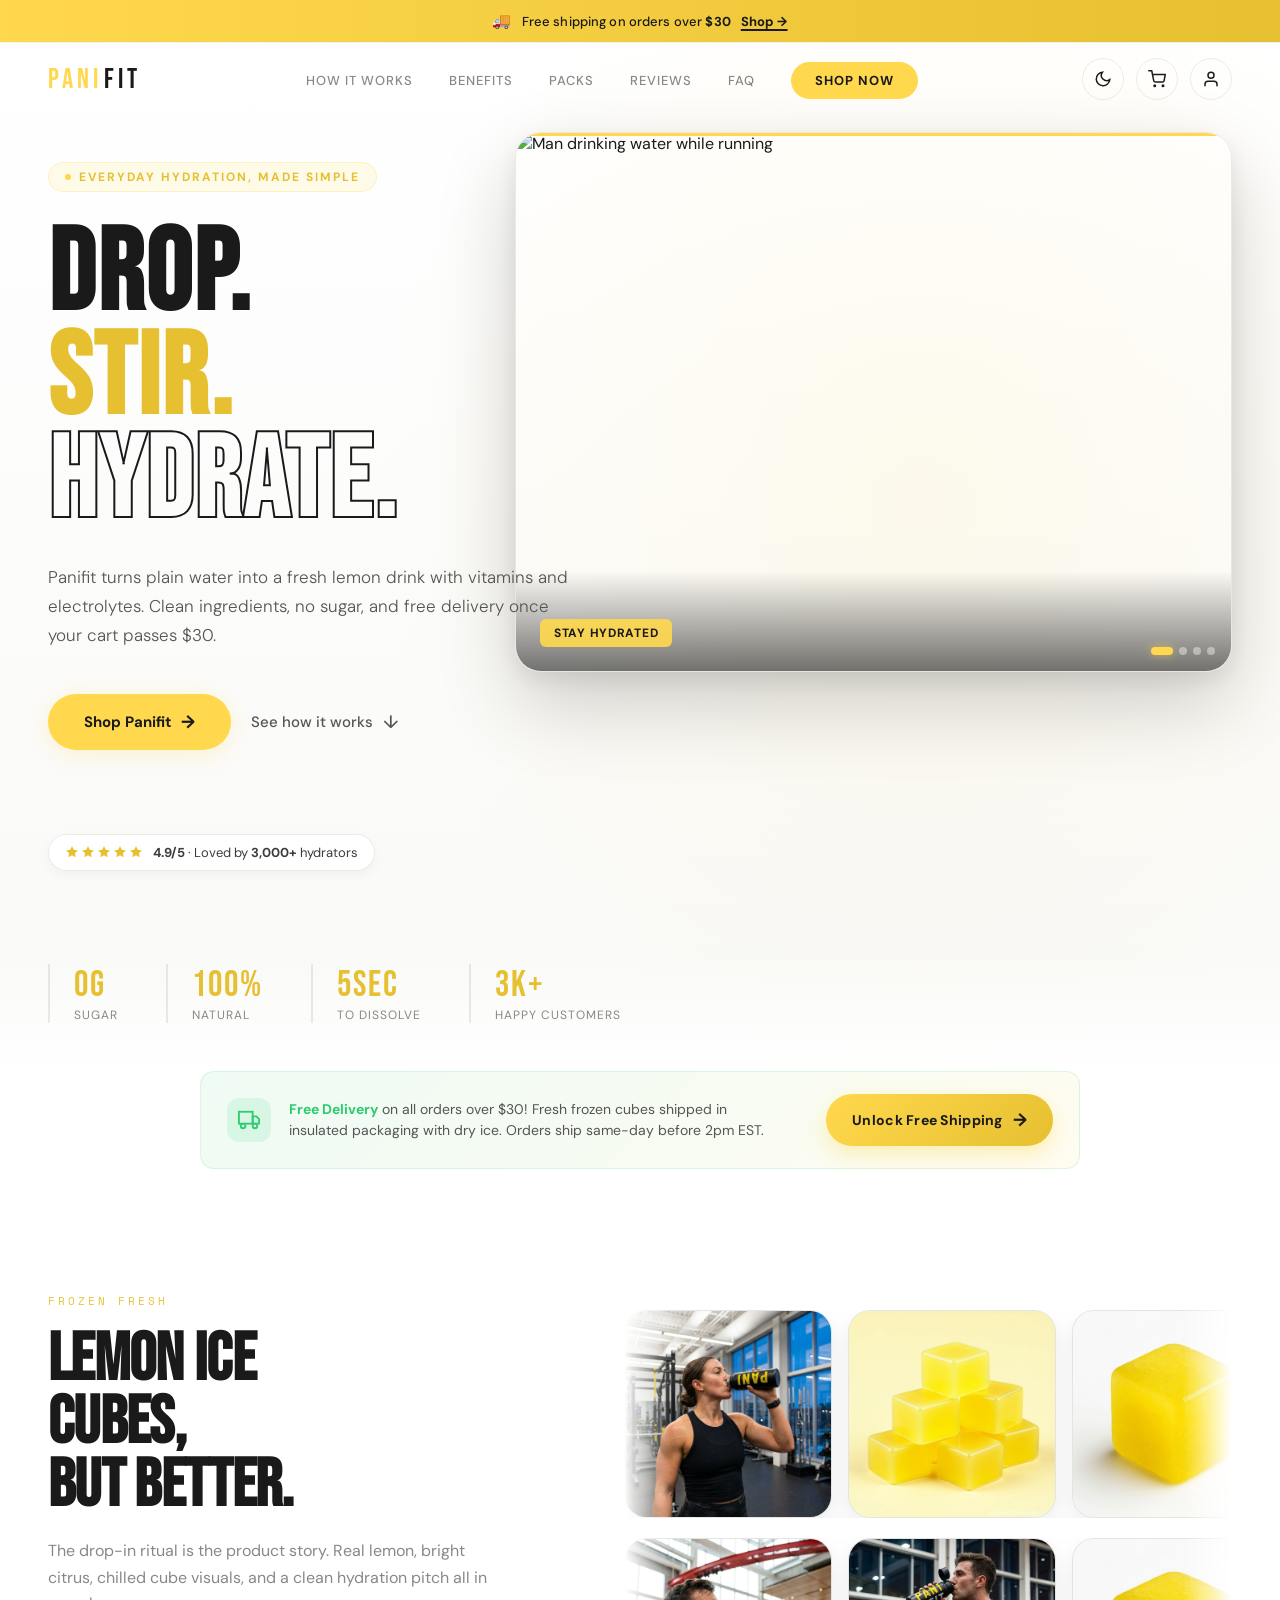
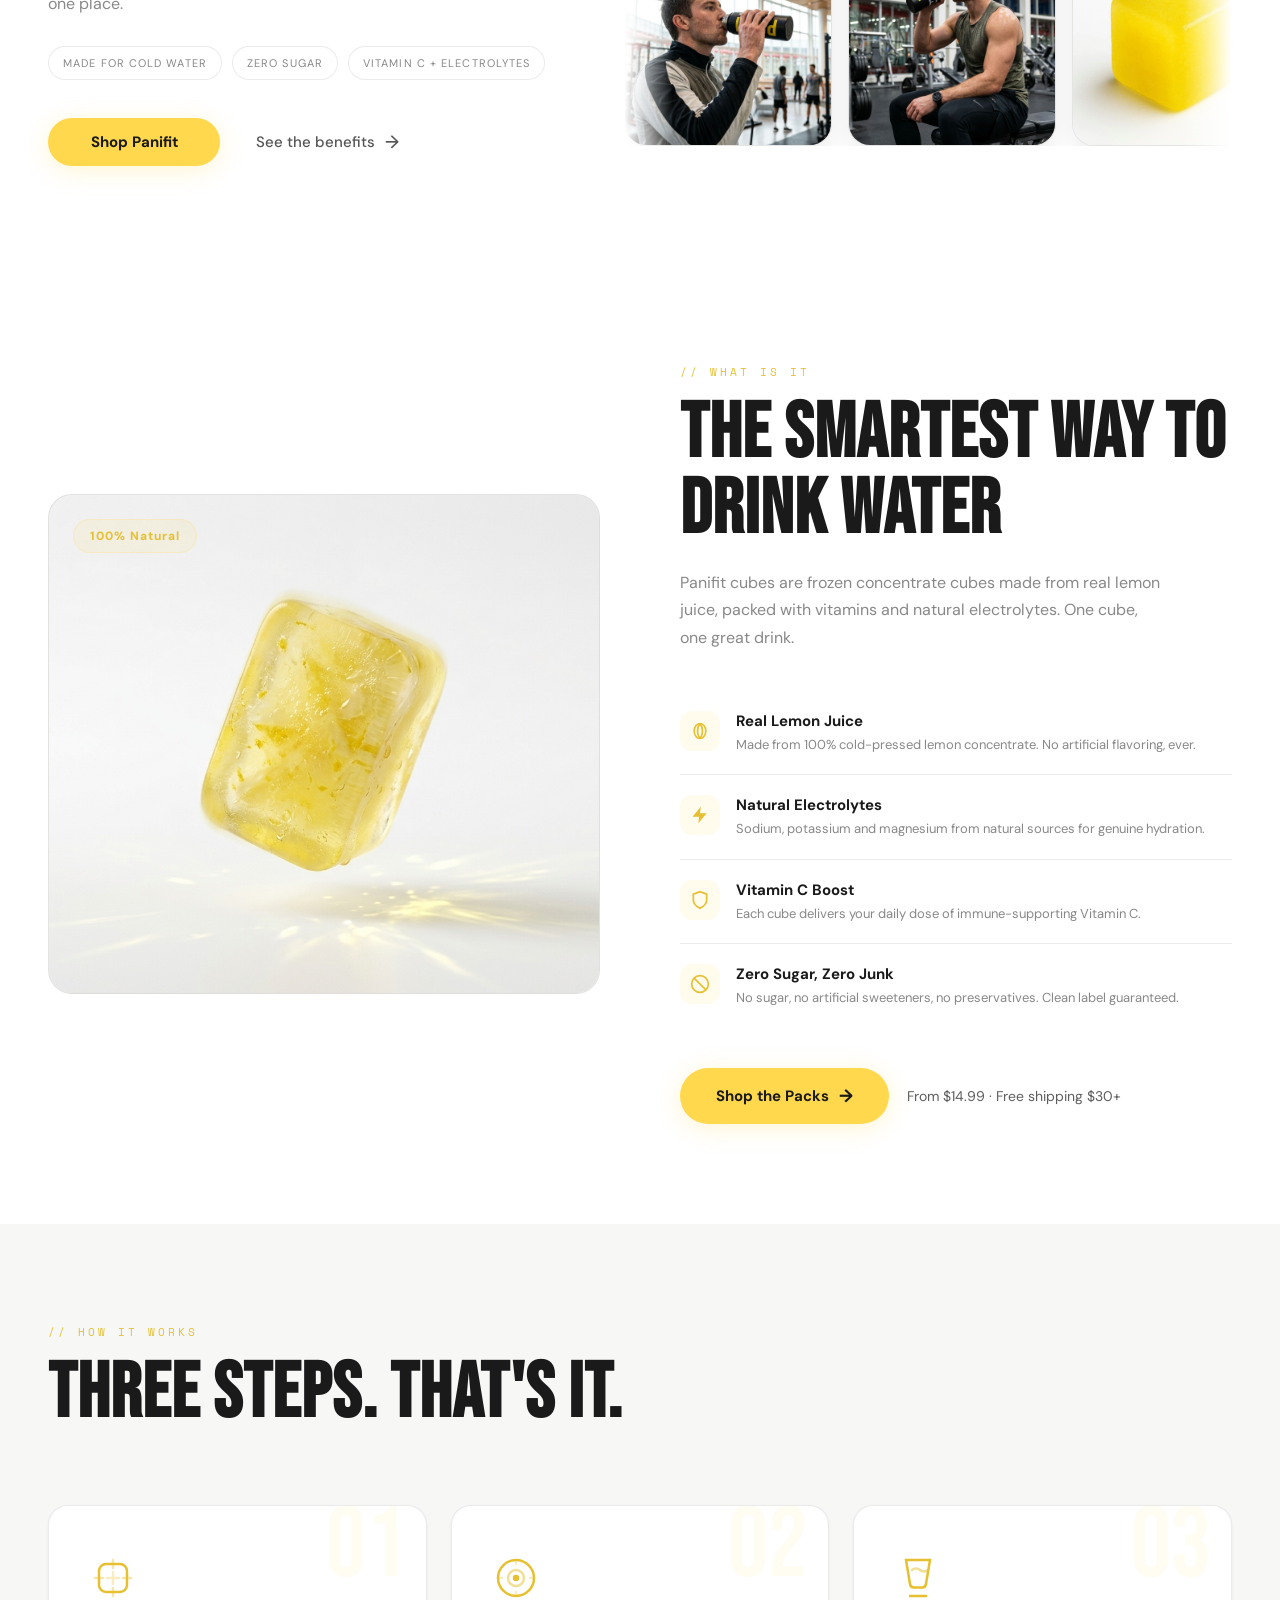
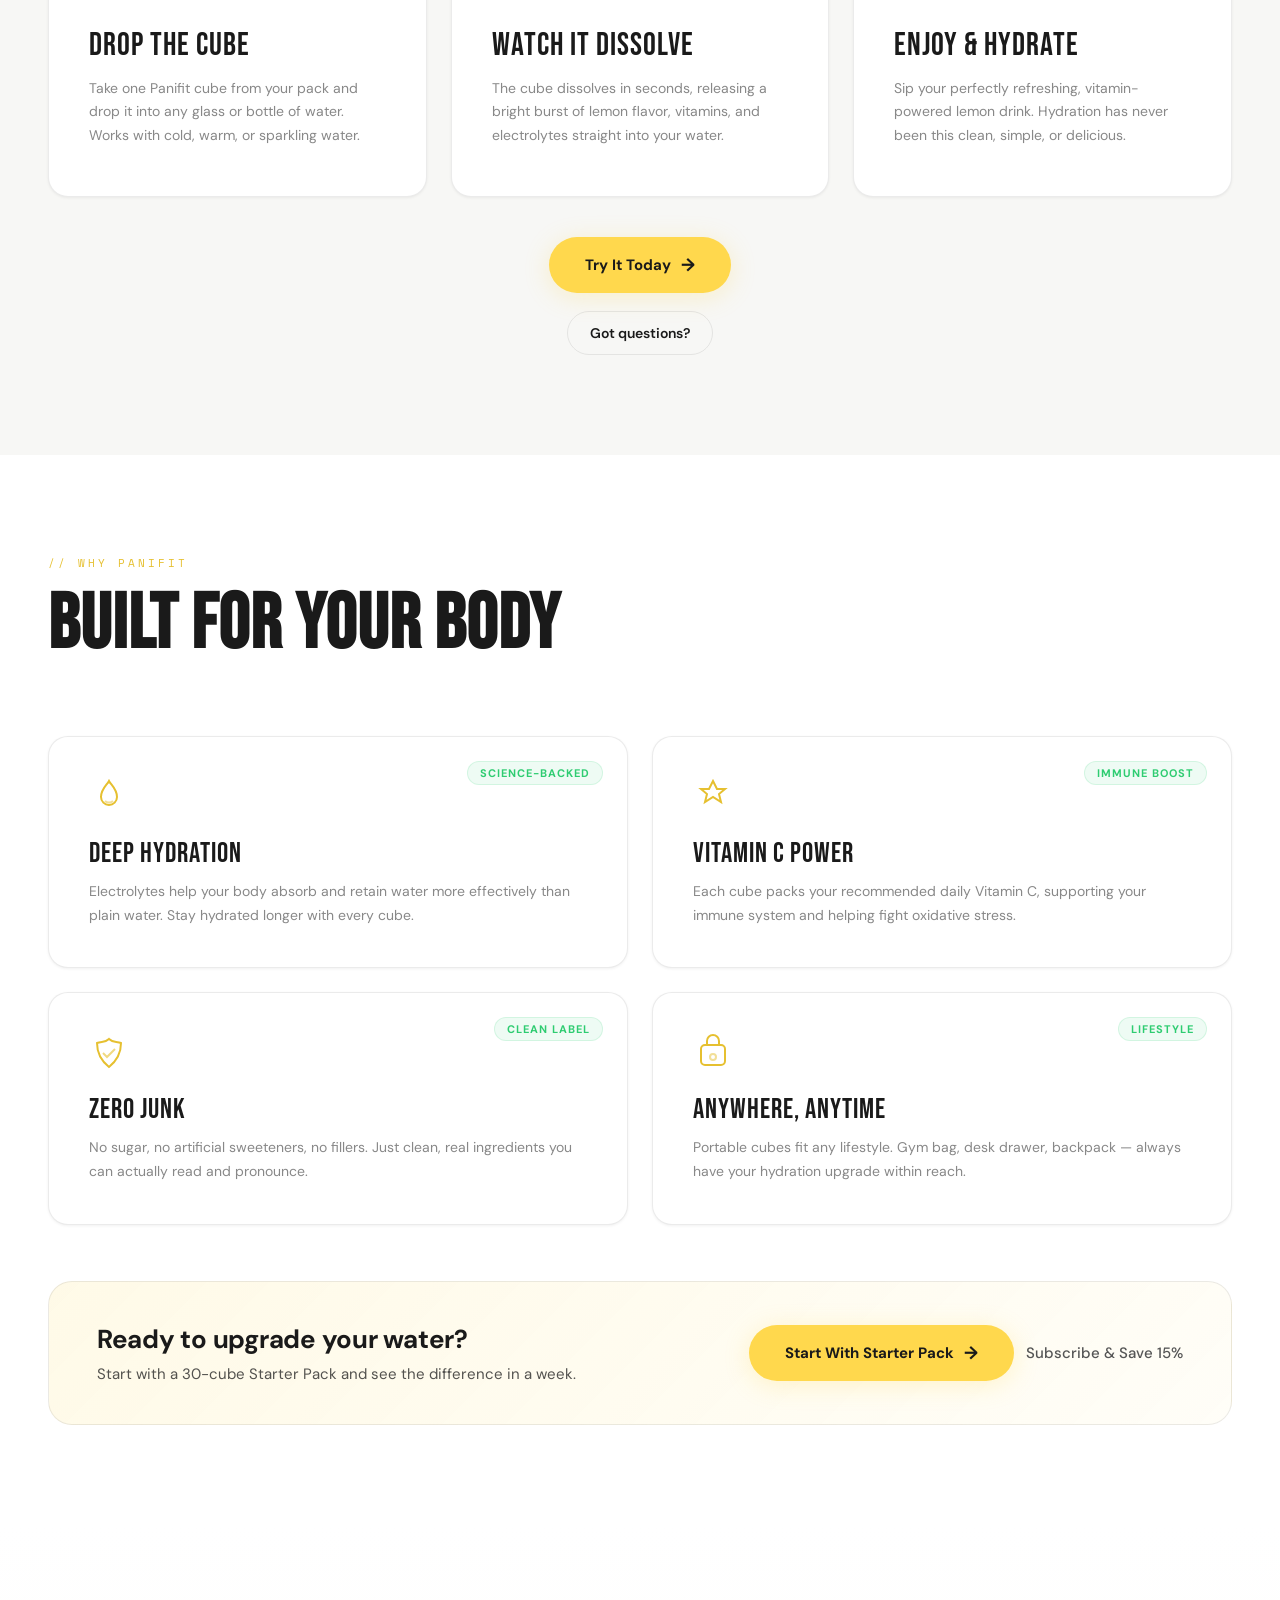
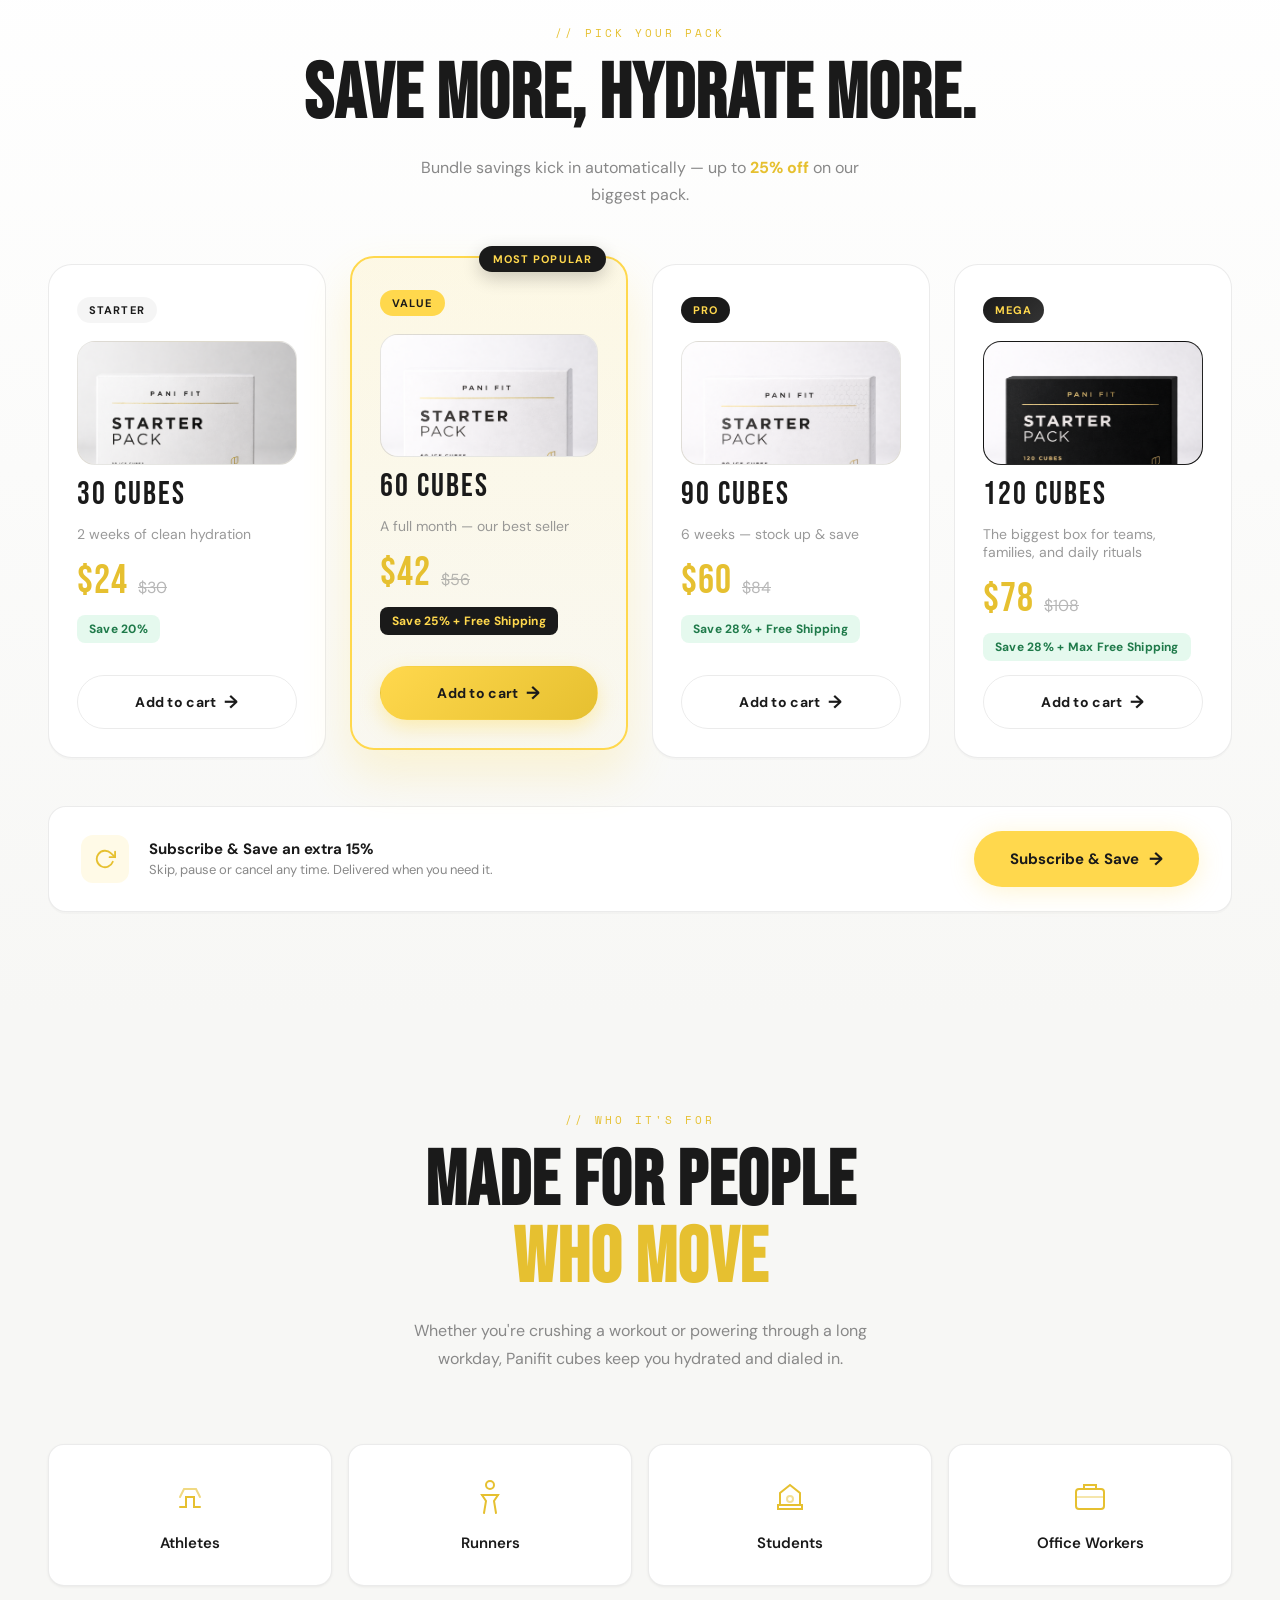
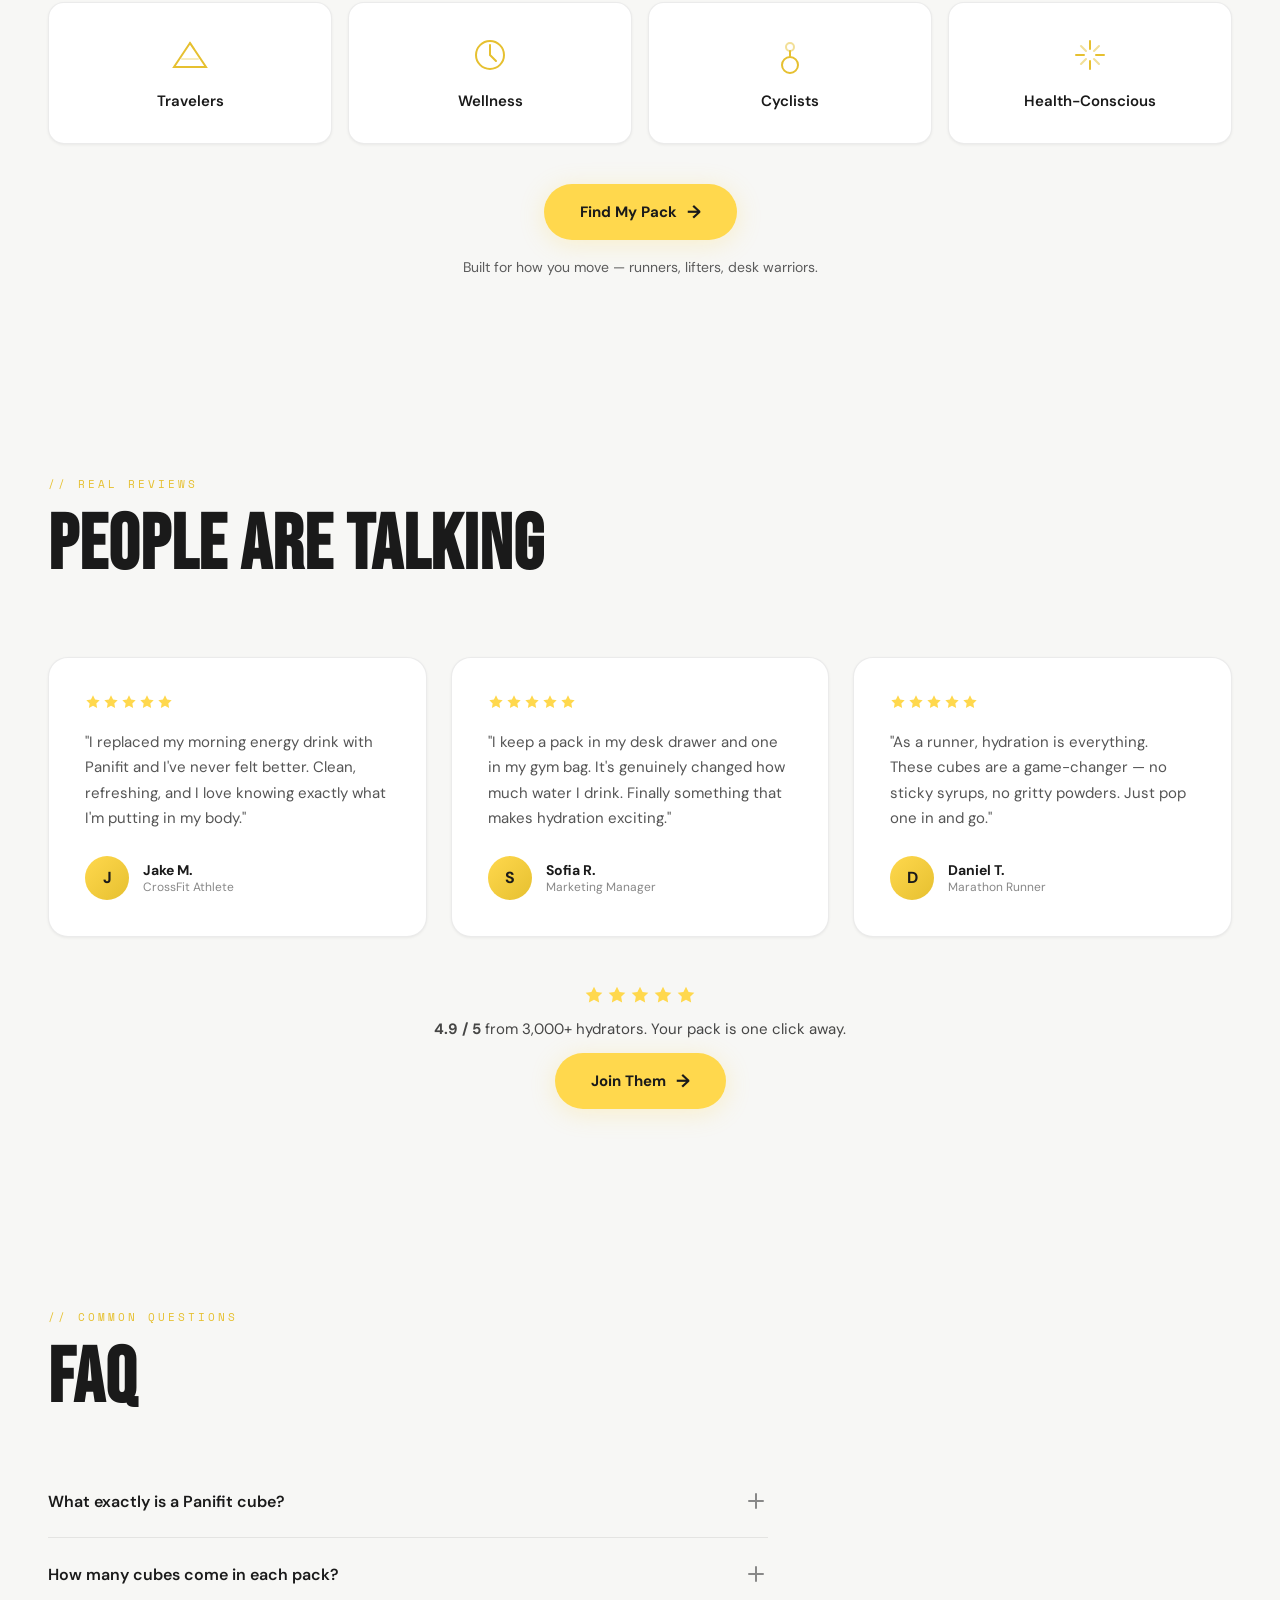
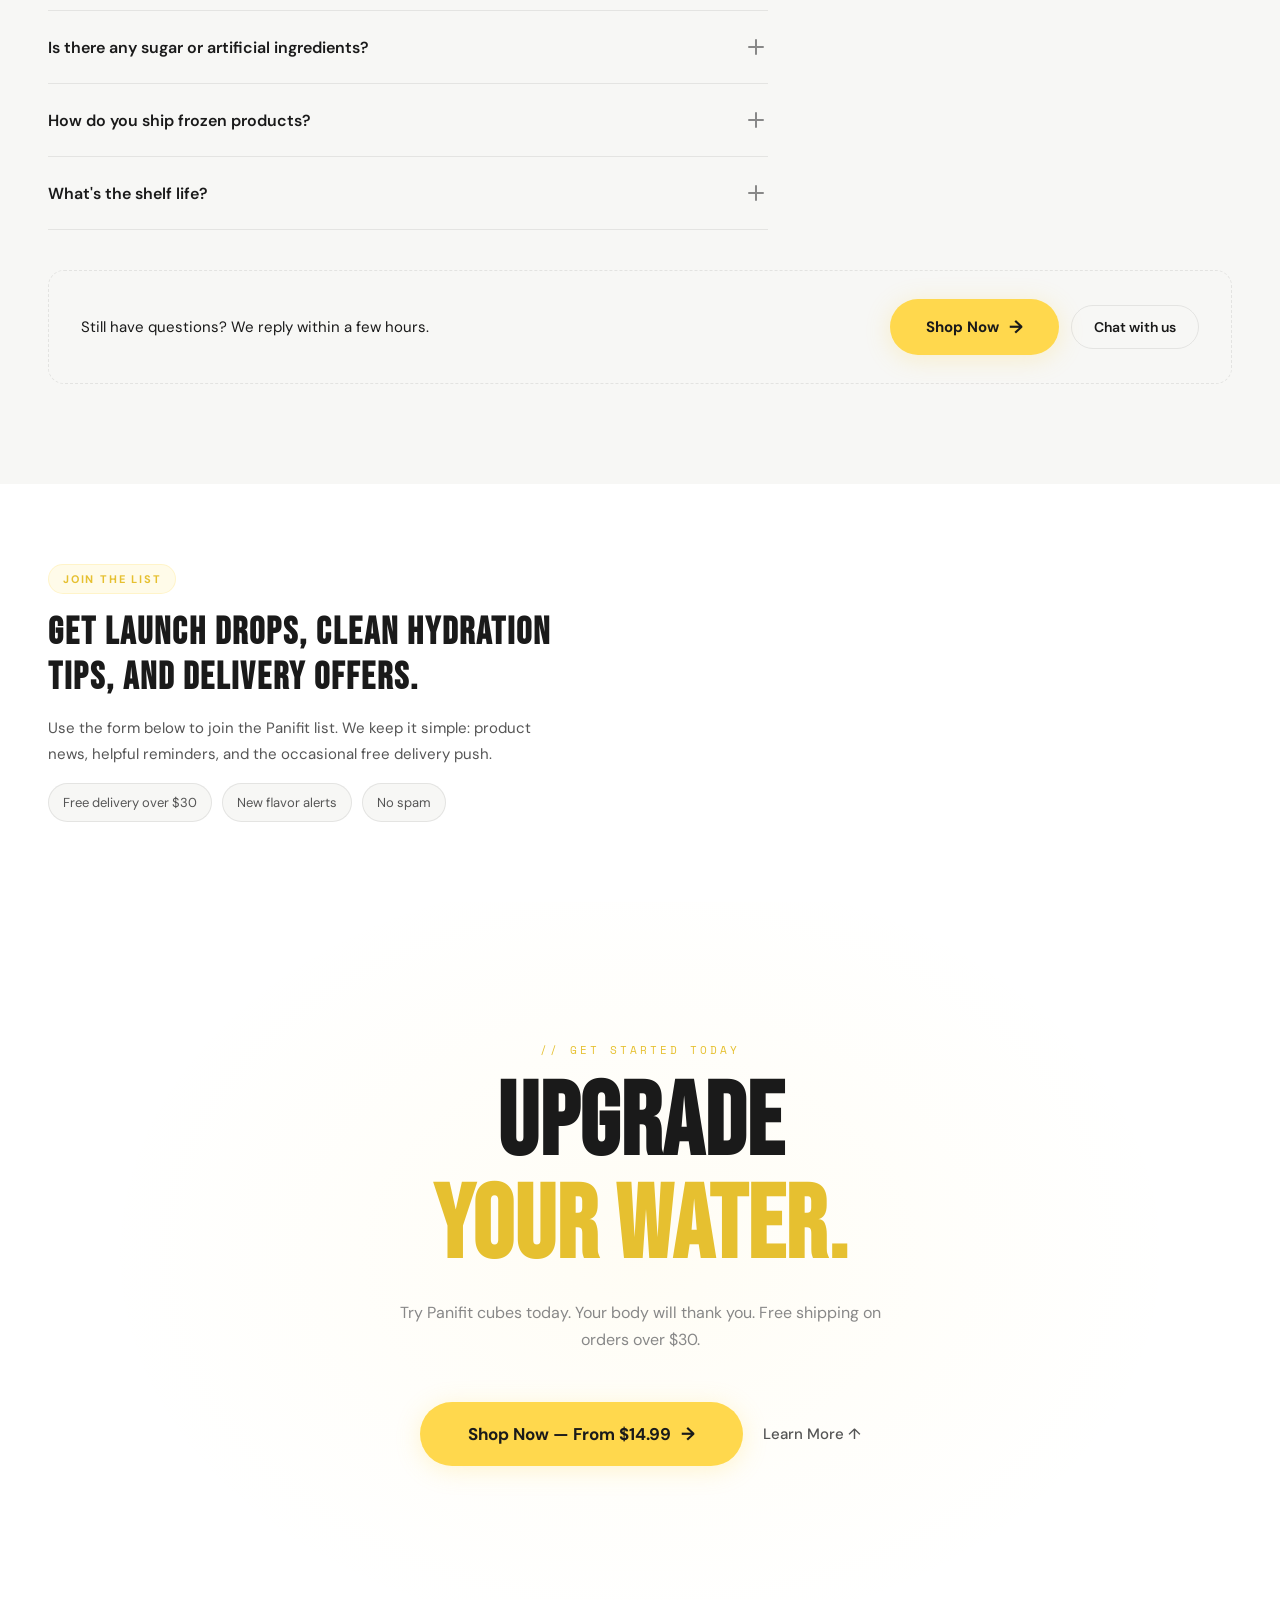
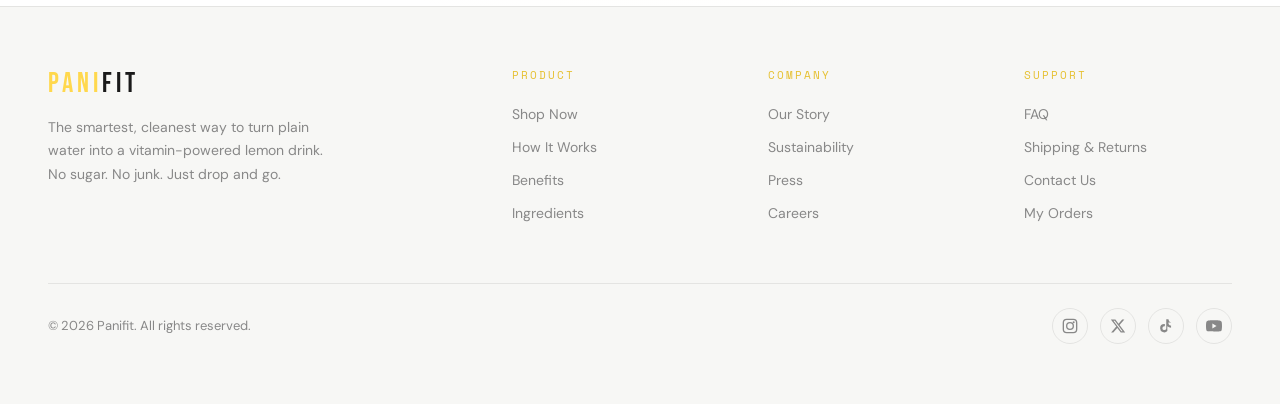
==== commit 1c715c92: "Final UPDATE" ====
--- a/index.html
+++ b/index.html
@@ -14,24 +14,31 @@
       href="data:image/svg+xml,<svg xmlns='http://www.w3.org/2000/svg' viewBox='0 0 100 100'><rect x='15' y='15' width='70' height='70' rx='18' fill='%23FFD84D' opacity='0.9'/><rect x='25' y='25' width='50' height='50' rx='12' fill='none' stroke='white' stroke-width='3' opacity='0.5'/></svg>"
     />
 
+    <!-- ===== Google Analytics (GA4) ===== -->
+    <!-- Replace G-XXXXXXXXXX with your real Measurement ID -->
+    <script async src="https://www.googletagmanager.com/gtag/js?id=G-XXXXXXXXXX"></script>
+    <script>
+      window.dataLayer = window.dataLayer || [];
+      function gtag(){dataLayer.push(arguments);}
+      gtag('js', new Date());
+      gtag('config', 'G-XXXXXXXXXX', {
+        page_title: document.title,
+        page_path: location.pathname
+      });
+      // Helper used by CTA onclicks — fails silently if gtag not loaded
+      window.trackCTA = function(label, location) {
+        try {
+          gtag('event', 'cta_click', {
+            event_category: 'engagement',
+            event_label: label,
+            cta_location: location || 'unknown'
+          });
+        } catch (e) {}
+      };
+    </script>
+
     <style>
-      /* ── Hero image inside the circle ── */
-      .hero-lemon-circle {
-        overflow: hidden;
-        display: flex;
-        align-items: center;
-        justify-content: center;
-      }
-
-      .hero-lemon-img {
-        width: 90%;
-        height: 90%;
-        object-fit: contain;
-        filter: drop-shadow(0 20px 48px rgba(255, 216, 77, 0.28));
-        position: relative;
-        z-index: 1;
-        /* inherits the gentleFloat animation from the parent circle */
-      }
+      /* Hero slider overrides kept in HTML for scoping */
     </style>
   </head>
   <body>
@@ -67,13 +74,39 @@
       <span id="toastMsg">Added to cart</span>
     </div>
 
+    <!-- ANNOUNCEMENT BAR -->
+    <div class="announce-bar" id="announceBar">
+      <div class="announce-track">
+        <a href="products.html" class="announce-item active" onclick="trackCTA('announce_free_shipping','announce_bar')">
+          <span class="announce-icon">🚚</span>
+          <span>Free shipping on orders over <strong>$30</strong></span>
+          <span class="announce-cta">Shop &rarr;</span>
+        </a>
+        <a href="products.html" class="announce-item" onclick="trackCTA('announce_sub_save','announce_bar')">
+          <span class="announce-icon">⚡</span>
+          <span><strong>Save 15%</strong> with Subscribe &amp; Save</span>
+          <span class="announce-cta">Start saving &rarr;</span>
+        </a>
+        <a href="#benefits" class="announce-item" onclick="trackCTA('announce_vit_c','announce_bar')">
+          <span class="announce-icon">🍋</span>
+          <span>100% Daily Vitamin C · Zero Sugar</span>
+          <span class="announce-cta">Learn more &rarr;</span>
+        </a>
+        <a href="products.html" class="announce-item" onclick="trackCTA('announce_new_flavors','announce_bar')">
+          <span class="announce-icon">✨</span>
+          <span>New flavors dropping soon — get on the list</span>
+          <span class="announce-cta">Shop now &rarr;</span>
+        </a>
+      </div>
+    </div>
+
     <!-- NAV -->
     <nav id="navbar">
       <a class="nav-logo" href="index.html">PANI<span>FIT</span></a>
       <ul class="nav-links" id="navLinks">
         <li><a href="#how-it-works">How It Works</a></li>
         <li><a href="#benefits">Benefits</a></li>
-        <li><a href="#lifestyle">Who It's For</a></li>
+        <li><a href="#packs">Packs</a></li>
         <li><a href="#testimonials">Reviews</a></li>
         <li><a href="#faq">FAQ</a></li>
         <li><a href="products.html" class="nav-cta">Shop Now</a></li>
@@ -176,61 +209,66 @@
           cart passes $30.
         </p>
         <div class="hero-actions">
-          <a href="products.html" class="btn-primary">
+          <a href="products.html" class="btn-primary" onclick="trackCTA('hero_shop','hero')">
             Shop Panifit <span class="btn-arrow">&rarr;</span>
           </a>
-          <a href="#how-it-works" class="btn-secondary">
+          <a href="#how-it-works" class="btn-secondary" onclick="trackCTA('hero_how_it_works','hero')">
             See how it works <span class="btn-arrow">&darr;</span>
           </a>
         </div>
-      </div>
-
-      <!-- HERO VISUAL -->
+        <div class="hero-trust">
+          <span class="hero-trust-stars">
+            <svg viewBox="0 0 24 24" fill="currentColor"><path d="M12 2l3.09 6.26L22 9.27l-5 4.87 1.18 6.88L12 17.77l-6.18 3.25L7 14.14 2 9.27l6.91-1.01L12 2z"/></svg>
+            <svg viewBox="0 0 24 24" fill="currentColor"><path d="M12 2l3.09 6.26L22 9.27l-5 4.87 1.18 6.88L12 17.77l-6.18 3.25L7 14.14 2 9.27l6.91-1.01L12 2z"/></svg>
+            <svg viewBox="0 0 24 24" fill="currentColor"><path d="M12 2l3.09 6.26L22 9.27l-5 4.87 1.18 6.88L12 17.77l-6.18 3.25L7 14.14 2 9.27l6.91-1.01L12 2z"/></svg>
+            <svg viewBox="0 0 24 24" fill="currentColor"><path d="M12 2l3.09 6.26L22 9.27l-5 4.87 1.18 6.88L12 17.77l-6.18 3.25L7 14.14 2 9.27l6.91-1.01L12 2z"/></svg>
+            <svg viewBox="0 0 24 24" fill="currentColor"><path d="M12 2l3.09 6.26L22 9.27l-5 4.87 1.18 6.88L12 17.77l-6.18 3.25L7 14.14 2 9.27l6.91-1.01L12 2z"/></svg>
+          </span>
+          <span class="hero-trust-text"><strong>4.9/5</strong> · Loved by <strong>3,000+</strong> hydrators</span>
+        </div>
+      </div>
+
+      <!-- HERO SLIDER -->
       <div class="hero-scene">
-        <div class="hero-lemon-visual">
-          <!-- Circle now contains the real product photo -->
-          <div class="hero-lemon-circle">
-            <img
-              src="assets/img/lemon_homepage.png"
-              alt="Panifit vitamin lemon cube"
-              class="hero-lemon-img"
-            />
-          </div>
-
-          <!-- Floating info badges -->
-          <div class="hero-lemon-badge badge-top">
-            <div class="hero-lemon-badge-icon">
-              <svg
-                viewBox="0 0 24 24"
-                fill="none"
-                stroke="currentColor"
-                stroke-width="2"
-              >
-                <path d="M12 22s8-4 8-10V5l-8-3-8 3v7c0 6 8 10 8 10z" />
-              </svg>
+        <div class="hero-slider" id="heroSlider">
+          <div class="hero-slider-track" id="heroSliderTrack">
+            <div class="hero-slide">
+              <img src="https://images.pexels.com/photos/10226372/pexels-photo-10226372.jpeg?auto=compress&cs=tinysrgb&w=900&h=500&fit=crop" alt="Man drinking water while running" />
+              <div class="hero-slide-overlay">
+                <span class="hero-slide-tag">Stay Hydrated</span>
+              </div>
             </div>
-            <div>
-              <div class="hero-lemon-badge-text">Vitamin C</div>
-              <div class="hero-lemon-badge-sub">100% Daily Value</div>
+            <div class="hero-slide">
+              <img src="https://images.pexels.com/photos/9790254/pexels-photo-9790254.jpeg?auto=compress&cs=tinysrgb&w=900&h=500&fit=crop" alt="Runner holding water bottle" />
+              <div class="hero-slide-overlay">
+                <span class="hero-slide-tag">Fuel Your Body</span>
+              </div>
             </div>
-          </div>
-
-          <div class="hero-lemon-badge badge-bottom">
-            <div class="hero-lemon-badge-icon">
-              <svg
-                viewBox="0 0 24 24"
-                fill="none"
-                stroke="currentColor"
-                stroke-width="2"
-              >
-                <circle cx="12" cy="12" r="10" />
-                <path d="M4.93 4.93l14.14 14.14" />
-              </svg>
+            <div class="hero-slide">
+              <img src="https://images.pexels.com/photos/2470021/pexels-photo-2470021.jpeg?auto=compress&cs=tinysrgb&w=900&h=500&fit=crop" alt="Marathon runner drinking water" />
+              <div class="hero-slide-overlay">
+                <span class="hero-slide-tag">Peak Performance</span>
+              </div>
             </div>
-            <div>
-              <div class="hero-lemon-badge-text">Zero Sugar</div>
-              <div class="hero-lemon-badge-sub">Clean ingredients only</div>
+            <div class="hero-slide">
+              <img src="https://images.unsplash.com/photo-1571019614242-c5c5dee9f50b?w=900&h=500&fit=crop&q=80" alt="Gym workout hydration" />
+              <div class="hero-slide-overlay">
+                <span class="hero-slide-tag">Power Through</span>
+              </div>
             </div>
+          </div>
+
+          <!-- Slider controls -->
+          <div class="hero-slider-dots" id="heroSliderDots">
+            <button class="hero-dot active" data-slide="0"></button>
+            <button class="hero-dot" data-slide="1"></button>
+            <button class="hero-dot" data-slide="2"></button>
+            <button class="hero-dot" data-slide="3"></button>
+          </div>
+
+          <!-- Progress bar -->
+          <div class="hero-slider-progress">
+            <div class="hero-slider-progress-bar" id="heroProgressBar"></div>
           </div>
         </div>
       </div>
@@ -277,264 +315,129 @@
           cubes shipped in insulated packaging with dry ice. Orders ship
           same-day before 2pm EST.
         </div>
+        <a href="products.html" class="delivery-cta" onclick="trackCTA('banner_unlock_shipping','free_delivery_banner')">
+          Unlock Free Shipping <span class="btn-arrow">&rarr;</span>
+        </a>
       </div>
     </div>
 
-    <!-- MARQUEE -->
-    <div class="marquee-section">
-      <div class="marquee-track" id="marquee">
-        <div class="marquee-item">
-          <svg
-            class="m-icon"
-            viewBox="0 0 24 24"
-            fill="none"
-            stroke="currentColor"
-            stroke-width="2"
-          >
-            <path
-              d="M12 2v6m0 8v6M4.93 4.93l4.24 4.24m5.66 5.66l4.24 4.24M2 12h6m8 0h6M4.93 19.07l4.24-4.24m5.66-5.66l4.24-4.24"
-            />
-          </svg>
-          STAY HYDRATED
-        </div>
-        <div class="marquee-item">
-          <svg
-            class="m-icon"
-            viewBox="0 0 24 24"
-            fill="none"
-            stroke="currentColor"
-            stroke-width="2"
-          >
-            <ellipse cx="12" cy="12" rx="7" ry="9" />
-            <path d="M12 3c0 0 3 4 3 9s-3 9-3 9" />
-          </svg>
-          REAL LEMON <span>JUICE</span>
-        </div>
-        <div class="marquee-item">
-          <svg class="m-icon" viewBox="0 0 24 24" fill="currentColor">
-            <path d="M13 2L3 14h8l-1 8 10-12h-8l1-8z" />
-          </svg>
-          NATURAL ELECTROLYTES
-        </div>
-        <div class="marquee-item">
-          <svg
-            class="m-icon"
-            viewBox="0 0 24 24"
-            fill="none"
-            stroke="currentColor"
-            stroke-width="2"
-          >
-            <path
-              d="M12 2l3.09 6.26L22 9.27l-5 4.87 1.18 6.88L12 17.77l-6.18 3.25L7 14.14 2 9.27l6.91-1.01L12 2z"
-            />
-          </svg>
-          ZERO SUGAR
-        </div>
-        <div class="marquee-item">
-          <svg
-            class="m-icon"
-            viewBox="0 0 24 24"
-            fill="none"
-            stroke="currentColor"
-            stroke-width="2"
-            stroke-linecap="round"
-          >
-            <rect x="4" y="4" width="16" height="16" rx="4" />
-            <path d="M9 9h0m6 0h0m-6 6h6" />
-          </svg>
-          FROZEN FRESH
-        </div>
-        <div class="marquee-item">
-          <svg
-            class="m-icon"
-            viewBox="0 0 24 24"
-            fill="none"
-            stroke="currentColor"
-            stroke-width="2"
-          >
-            <path
-              d="M12 2C6.5 2 2 6.5 2 12s4.5 10 10 10 10-4.5 10-10S17.5 2 12 2z"
-            />
-            <path d="M8 12l2.5 2.5L16 9" />
-          </svg>
-          NO ARTIFICIAL INGREDIENTS
-        </div>
-        <div class="marquee-item">
-          <svg
-            class="m-icon"
-            viewBox="0 0 24 24"
-            fill="none"
-            stroke="currentColor"
-            stroke-width="2"
-          >
-            <path d="M12 22s8-4 8-10V5l-8-3-8 3v7c0 6 8 10 8 10z" />
-          </svg>
-          VITAMIN C BOOST
-        </div>
-        <div class="marquee-item">
-          <svg
-            class="m-icon"
-            viewBox="0 0 24 24"
-            fill="none"
-            stroke="currentColor"
-            stroke-width="2"
-            stroke-linecap="round"
-          >
-            <path
-              d="M21 16V8a2 2 0 00-1-1.73l-7-4a2 2 0 00-2 0l-7 4A2 2 0 003 8v8a2 2 0 001 1.73l7 4a2 2 0 002 0l7-4A2 2 0 0021 16z"
-            />
-          </svg>
-          FREE SHIPPING $30+
-        </div>
-        <!-- duplicate for seamless loop -->
-        <div class="marquee-item">
-          <svg
-            class="m-icon"
-            viewBox="0 0 24 24"
-            fill="none"
-            stroke="currentColor"
-            stroke-width="2"
-          >
-            <path
-              d="M12 2v6m0 8v6M4.93 4.93l4.24 4.24m5.66 5.66l4.24 4.24M2 12h6m8 0h6M4.93 19.07l4.24-4.24m5.66-5.66l4.24-4.24"
-            />
-          </svg>
-          STAY HYDRATED
-        </div>
-        <div class="marquee-item">
-          <svg
-            class="m-icon"
-            viewBox="0 0 24 24"
-            fill="none"
-            stroke="currentColor"
-            stroke-width="2"
-          >
-            <ellipse cx="12" cy="12" rx="7" ry="9" />
-            <path d="M12 3c0 0 3 4 3 9s-3 9-3 9" />
-          </svg>
-          REAL LEMON <span>JUICE</span>
-        </div>
-        <div class="marquee-item">
-          <svg class="m-icon" viewBox="0 0 24 24" fill="currentColor">
-            <path d="M13 2L3 14h8l-1 8 10-12h-8l1-8z" />
-          </svg>
-          NATURAL ELECTROLYTES
-        </div>
-        <div class="marquee-item">
-          <svg
-            class="m-icon"
-            viewBox="0 0 24 24"
-            fill="none"
-            stroke="currentColor"
-            stroke-width="2"
-          >
-            <path
-              d="M12 2l3.09 6.26L22 9.27l-5 4.87 1.18 6.88L12 17.77l-6.18 3.25L7 14.14 2 9.27l6.91-1.01L12 2z"
-            />
-          </svg>
-          ZERO SUGAR
-        </div>
-        <div class="marquee-item">
-          <svg
-            class="m-icon"
-            viewBox="0 0 24 24"
-            fill="none"
-            stroke="currentColor"
-            stroke-width="2"
-            stroke-linecap="round"
-          >
-            <rect x="4" y="4" width="16" height="16" rx="4" />
-            <path d="M9 9h0m6 0h0m-6 6h6" />
-          </svg>
-          FROZEN FRESH
-        </div>
-        <div class="marquee-item">
-          <svg
-            class="m-icon"
-            viewBox="0 0 24 24"
-            fill="none"
-            stroke="currentColor"
-            stroke-width="2"
-          >
-            <path
-              d="M12 2C6.5 2 2 6.5 2 12s4.5 10 10 10 10-4.5 10-10S17.5 2 12 2z"
-            />
-            <path d="M8 12l2.5 2.5L16 9" />
-          </svg>
-          NO ARTIFICIAL INGREDIENTS
-        </div>
-        <div class="marquee-item">
-          <svg
-            class="m-icon"
-            viewBox="0 0 24 24"
-            fill="none"
-            stroke="currentColor"
-            stroke-width="2"
-          >
-            <path d="M12 22s8-4 8-10V5l-8-3-8 3v7c0 6 8 10 8 10z" />
-          </svg>
-          VITAMIN C BOOST
-        </div>
-        <div class="marquee-item">
-          <svg
-            class="m-icon"
-            viewBox="0 0 24 24"
-            fill="none"
-            stroke="currentColor"
-            stroke-width="2"
-            stroke-linecap="round"
-          >
-            <path
-              d="M21 16V8a2 2 0 00-1-1.73l-7-4a2 2 0 00-2 0l-7 4A2 2 0 003 8v8a2 2 0 001 1.73l7 4a2 2 0 002 0l7-4A2 2 0 0021 16z"
-            />
-          </svg>
-          FREE SHIPPING $30+
-        </div>
-      </div>
-    </div>
+    <!-- LEMON ICE CTA -->
+    <section class="ice-cta-section" id="lemon-ice-cubes">
+      <div class="ice-cta-shell">
+        <div class="ice-cta-copy">
+          <div class="section-tag">Frozen Fresh</div>
+          <h2 class="section-title">LEMON ICE CUBES, BUT BETTER.</h2>
+          <p class="section-sub">
+            The drop-in ritual is the product story. Real lemon, bright citrus,
+            chilled cube visuals, and a clean hydration pitch all in one place.
+          </p>
+          <div class="ice-cta-meta">
+            <span>Made for cold water</span>
+            <span>Zero sugar</span>
+            <span>Vitamin C + electrolytes</span>
+          </div>
+          <div class="ice-cta-actions">
+            <a
+              href="products.html"
+              class="btn-primary scramble-btn"
+              data-text="Shop Panifit"
+              onclick="trackCTA('lemon_ice_shop','lemon_ice_cta')"
+            >
+              Shop Panifit
+            </a>
+            <a
+              href="#benefits"
+              class="btn-secondary"
+              onclick="trackCTA('lemon_ice_benefits','lemon_ice_cta')"
+            >
+              See the benefits <span class="btn-arrow">&rarr;</span>
+            </a>
+          </div>
+        </div>
+
+        <div class="ice-cta-visual">
+          <div class="ice-marquee-row ice-marquee-row-reverse" style="--duration: 36s;">
+            <div class="ice-marquee-group">
+              <article class="ice-card">
+                <img src="assets/img/ath1.jpeg" alt="Athlete fueling with Panifit" />
+              </article>
+              <article class="ice-card">
+                <img src="assets/img/ath2.jpeg" alt="Athlete fueling with Panifit" />
+              </article>
+              <article class="ice-card">
+                <img src="assets/img/ath3.jpeg" alt="Athlete fueling with Panifit" />
+              </article>
+              <article class="ice-card">
+                <img src="assets/img/ath4.jpeg" alt="Athlete fueling with Panifit" />
+              </article>
+              <article class="ice-card">
+                <img src="assets/img/ath5.jpeg" alt="Athlete fueling with Panifit" />
+              </article>
+            </div>
+            <div class="ice-marquee-group" aria-hidden="true">
+              <article class="ice-card">
+                <img src="assets/img/ath1.jpeg" alt="" />
+              </article>
+              <article class="ice-card">
+                <img src="assets/img/ath2.jpeg" alt="" />
+              </article>
+              <article class="ice-card">
+                <img src="assets/img/ath3.jpeg" alt="" />
+              </article>
+              <article class="ice-card">
+                <img src="assets/img/ath4.jpeg" alt="" />
+              </article>
+              <article class="ice-card">
+                <img src="assets/img/ath5.jpeg" alt="" />
+              </article>
+            </div>
+          </div>
+
+          <div class="ice-marquee-row" style="--duration: 32s;">
+            <div class="ice-marquee-group">
+              <article class="ice-card">
+                <img src="assets/img/ath6.jpeg" alt="Athlete fueling with Panifit" />
+              </article>
+              <article class="ice-card">
+                <img src="assets/img/ath7.jpeg" alt="Athlete fueling with Panifit" />
+              </article>
+              <article class="ice-card">
+                <img src="assets/img/ath3.jpeg" alt="Athlete fueling with Panifit" />
+              </article>
+              <article class="ice-card">
+                <img src="assets/img/ath1.jpeg" alt="Athlete fueling with Panifit" />
+              </article>
+              <article class="ice-card">
+                <img src="assets/img/ath4.jpeg" alt="Athlete fueling with Panifit" />
+              </article>
+            </div>
+            <div class="ice-marquee-group" aria-hidden="true">
+              <article class="ice-card">
+                <img src="assets/img/ath6.jpeg" alt="" />
+              </article>
+              <article class="ice-card">
+                <img src="assets/img/ath7.jpeg" alt="" />
+              </article>
+              <article class="ice-card">
+                <img src="assets/img/ath3.jpeg" alt="" />
+              </article>
+              <article class="ice-card">
+                <img src="assets/img/ath1.jpeg" alt="" />
+              </article>
+              <article class="ice-card">
+                <img src="assets/img/ath4.jpeg" alt="" />
+              </article>
+            </div>
+          </div>
+        </div>
+      </div>
+    </section>
 
     <!-- PRODUCT EXPLANATION -->
     <section id="about">
       <div class="explain-grid">
         <div class="explain-visual">
-          <div class="explain-cube-scene">
-            <div class="explain-cube">
-              <svg viewBox="0 0 60 60" fill="none">
-                <ellipse
-                  cx="30"
-                  cy="30"
-                  rx="20"
-                  ry="24"
-                  stroke="currentColor"
-                  stroke-width="2"
-                />
-                <path
-                  d="M30 6c0 0 7 10 7 24s-7 24-7 24"
-                  stroke="currentColor"
-                  stroke-width="1.5"
-                  opacity="0.6"
-                />
-                <path
-                  d="M30 6c0 0-7 10-7 24s7 24 7 24"
-                  stroke="currentColor"
-                  stroke-width="1.5"
-                  opacity="0.6"
-                />
-                <circle
-                  cx="30"
-                  cy="30"
-                  r="4"
-                  fill="currentColor"
-                  opacity="0.4"
-                />
-              </svg>
-            </div>
-          </div>
-          <div class="explain-drops">
-            <div class="drop"></div>
-            <div class="drop"></div>
-            <div class="drop"></div>
-          </div>
+          <img src="assets/img/lemon-falling.png" alt="Falling lemon" class="explain-lemon-img" />
           <div class="explain-label">100% Natural</div>
         </div>
 
@@ -622,6 +525,12 @@
               </div>
             </li>
           </ul>
+          <div class="section-cta">
+            <a href="products.html" class="btn-primary" onclick="trackCTA('about_shop_packs','about')">
+              Shop the Packs <span class="btn-arrow">&rarr;</span>
+            </a>
+            <span class="section-cta-note">From $14.99 · Free shipping $30+</span>
+          </div>
         </div>
       </div>
     </section>
@@ -696,6 +605,12 @@
           </p>
         </div>
       </div>
+      <div class="section-cta centered">
+        <a href="products.html" class="btn-primary" onclick="trackCTA('how_try_today','how_it_works')">
+          Try It Today <span class="btn-arrow">&rarr;</span>
+        </a>
+        <a href="#faq" class="btn-ghost" onclick="trackCTA('how_questions','how_it_works')">Got questions?</a>
+      </div>
     </section>
 
     <!-- BENEFITS -->
@@ -782,6 +697,110 @@
             always have your hydration upgrade within reach.
           </p>
         </div>
+      </div>
+      <div class="benefits-cta">
+        <div class="benefits-cta-copy">
+          <h3>Ready to upgrade your water?</h3>
+          <p>Start with a 30-cube Starter Pack and see the difference in a week.</p>
+        </div>
+        <div class="benefits-cta-actions">
+          <a href="products.html" class="btn-primary" onclick="trackCTA('benefits_start_starter','benefits')">
+            Start With Starter Pack <span class="btn-arrow">&rarr;</span>
+          </a>
+          <a href="products.html#subscribe" class="btn-secondary" onclick="trackCTA('benefits_subscribe','benefits')">
+            Subscribe &amp; Save 15%
+          </a>
+        </div>
+      </div>
+    </section>
+
+    <!-- PICK YOUR PACK (DISCOUNTS) -->
+    <section class="packs-section" id="packs">
+      <div class="packs-header">
+        <p class="section-tag">// Pick Your Pack</p>
+        <h2 class="section-title">Save more, hydrate more.</h2>
+        <p class="section-sub">Bundle savings kick in automatically &mdash; up to <strong>25% off</strong> on our biggest pack.</p>
+      </div>
+      <div class="packs-grid">
+        <!-- Starter -->
+        <a href="products.html" class="pack-card" onclick="trackCTA('pack_starter','packs')">
+          <div class="pack-badge pack-badge-muted">Starter</div>
+          <div class="pack-visual pack-visual-photo" aria-hidden="true">
+            <img src="assets/img/pack-30-cubes.png" alt="" class="pack-shot" />
+          </div>
+          <div class="pack-name">30 Cubes</div>
+          <div class="pack-desc">2 weeks of clean hydration</div>
+          <div class="pack-price">
+            <span class="pack-price-now">$24</span>
+            <span class="pack-price-was">$30</span>
+          </div>
+          <div class="pack-save">Save 20%</div>
+          <span class="pack-cta">Add to cart <span class="btn-arrow">&rarr;</span></span>
+        </a>
+
+        <!-- Value (MOST POPULAR) -->
+        <a href="products.html" class="pack-card pack-card-featured" onclick="trackCTA('pack_value','packs')">
+          <div class="pack-flag">Most Popular</div>
+          <div class="pack-badge pack-badge-yellow">Value</div>
+          <div class="pack-visual pack-visual-photo" aria-hidden="true">
+            <img src="assets/img/pack-60-cubes.png" alt="" class="pack-shot" />
+          </div>
+          <div class="pack-name">60 Cubes</div>
+          <div class="pack-desc">A full month &mdash; our best seller</div>
+          <div class="pack-price">
+            <span class="pack-price-now">$42</span>
+            <span class="pack-price-was">$56</span>
+          </div>
+          <div class="pack-save pack-save-featured">Save 25% + Free Shipping</div>
+          <span class="pack-cta pack-cta-featured">Add to cart <span class="btn-arrow">&rarr;</span></span>
+        </a>
+
+        <!-- Pro -->
+        <a href="products.html" class="pack-card" onclick="trackCTA('pack_pro','packs')">
+          <div class="pack-badge pack-badge-dark">Pro</div>
+          <div class="pack-visual pack-visual-photo" aria-hidden="true">
+            <img src="assets/img/pack-90-cubes.png" alt="" class="pack-shot" />
+          </div>
+          <div class="pack-name">90 Cubes</div>
+          <div class="pack-desc">6 weeks &mdash; stock up &amp; save</div>
+          <div class="pack-price">
+            <span class="pack-price-now">$60</span>
+            <span class="pack-price-was">$84</span>
+          </div>
+          <div class="pack-save">Save 28% + Free Shipping</div>
+          <span class="pack-cta">Add to cart <span class="btn-arrow">&rarr;</span></span>
+        </a>
+
+        <!-- Mega -->
+        <a href="products.html" class="pack-card" onclick="trackCTA('pack_mega','packs')">
+          <div class="pack-badge pack-badge-blackgold">Mega</div>
+          <div class="pack-visual pack-visual-photo pack-visual-dark" aria-hidden="true">
+            <img src="assets/img/pack-120-cubes.png" alt="" class="pack-shot" />
+          </div>
+          <div class="pack-name">120 Cubes</div>
+          <div class="pack-desc">The biggest box for teams, families, and daily rituals</div>
+          <div class="pack-price">
+            <span class="pack-price-now">$78</span>
+            <span class="pack-price-was">$108</span>
+          </div>
+          <div class="pack-save">Save 28% + Max Free Shipping</div>
+          <span class="pack-cta">Add to cart <span class="btn-arrow">&rarr;</span></span>
+        </a>
+      </div>
+      <div class="packs-footer">
+        <div class="packs-footer-icon" aria-hidden="true">
+          <svg viewBox="0 0 24 24" fill="none" stroke="currentColor" stroke-width="2" stroke-linecap="round" stroke-linejoin="round">
+            <polyline points="23 4 23 10 17 10"/>
+            <path d="M20.49 15a9 9 0 1 1-2.12-9.36L23 10"/>
+          </svg>
+        </div>
+        <div class="packs-footer-text">
+          <strong>Subscribe &amp; Save an extra 15%</strong>
+          <span>Skip, pause or cancel any time. Delivered when you need it.</span>
+        </div>
+        <a href="products.html#subscribe" class="btn-primary" onclick="trackCTA('packs_subscribe','packs')">
+          Subscribe &amp; Save <span class="btn-arrow">&rarr;</span>
+        </a>
       </div>
     </section>
 
@@ -925,6 +944,12 @@
           <div class="audience-label">Health-Conscious</div>
         </div>
       </div>
+      <div class="section-cta centered">
+        <a href="products.html" class="btn-primary" onclick="trackCTA('lifestyle_find_my_pack','lifestyle')">
+          Find My Pack <span class="btn-arrow">&rarr;</span>
+        </a>
+        <span class="section-cta-note">Built for how you move &mdash; runners, lifters, desk warriors.</span>
+      </div>
     </section>
 
     <!-- TESTIMONIALS -->
@@ -1056,6 +1081,19 @@
           </div>
         </div>
       </div>
+      <div class="reviews-cta">
+        <div class="reviews-cta-stars" aria-hidden="true">
+          <svg viewBox="0 0 24 24" fill="currentColor"><path d="M12 2l3.09 6.26L22 9.27l-5 4.87 1.18 6.88L12 17.77l-6.18 3.25L7 14.14 2 9.27l6.91-1.01L12 2z"/></svg>
+          <svg viewBox="0 0 24 24" fill="currentColor"><path d="M12 2l3.09 6.26L22 9.27l-5 4.87 1.18 6.88L12 17.77l-6.18 3.25L7 14.14 2 9.27l6.91-1.01L12 2z"/></svg>
+          <svg viewBox="0 0 24 24" fill="currentColor"><path d="M12 2l3.09 6.26L22 9.27l-5 4.87 1.18 6.88L12 17.77l-6.18 3.25L7 14.14 2 9.27l6.91-1.01L12 2z"/></svg>
+          <svg viewBox="0 0 24 24" fill="currentColor"><path d="M12 2l3.09 6.26L22 9.27l-5 4.87 1.18 6.88L12 17.77l-6.18 3.25L7 14.14 2 9.27l6.91-1.01L12 2z"/></svg>
+          <svg viewBox="0 0 24 24" fill="currentColor"><path d="M12 2l3.09 6.26L22 9.27l-5 4.87 1.18 6.88L12 17.77l-6.18 3.25L7 14.14 2 9.27l6.91-1.01L12 2z"/></svg>
+        </div>
+        <p class="reviews-cta-text"><strong>4.9 / 5</strong> from 3,000+ hydrators. Your pack is one click away.</p>
+        <a href="products.html" class="btn-primary" onclick="trackCTA('reviews_join_them','testimonials')">
+          Join Them <span class="btn-arrow">&rarr;</span>
+        </a>
+      </div>
     </section>
 
     <!-- FAQ -->
@@ -1174,6 +1212,17 @@
               experience.
             </p>
           </div>
+        </div>
+      </div>
+      <div class="faq-cta">
+        <p class="faq-cta-text">Still have questions? We reply within a few hours.</p>
+        <div class="faq-cta-actions">
+          <a href="products.html" class="btn-primary" onclick="trackCTA('faq_shop_now','faq')">
+            Shop Now <span class="btn-arrow">&rarr;</span>
+          </a>
+          <button type="button" class="btn-ghost" onclick="trackCTA('faq_open_chat','faq'); if(window.panifitChatOpen){window.panifitChatOpen();}">
+            Chat with us
+          </button>
         </div>
       </div>
     </section>
@@ -1317,39 +1366,134 @@
       </div>
     </footer>
 
+    <div class="panifit-chat-panel" id="chatPanel">
+      <div class="panifit-chat-header">
+        <div class="panifit-chat-header-avatar">
+          <svg width="20" height="20" viewBox="0 0 24 24" fill="none" stroke="currentColor" stroke-width="2" stroke-linecap="round" stroke-linejoin="round">
+            <path d="M12 8c-2.21 0-4 1.79-4 4s1.79 4 4 4 4-1.79 4-4-1.79-4-4-4z"/>
+            <path d="M20 12c0 4.42-3.58 8-8 8s-8-3.58-8-8 3.58-8 8-8"/>
+            <path d="M14 2.5c0 1.38-0.9 2.5-2 2.5s-2-1.12-2-2.5S10.9 0 12 0s2 1.12 2 2.5z"/>
+          </svg>
+        </div>
+        <div class="panifit-chat-header-info">
+          <h4>Panifit Support</h4>
+          <p><span class="chat-online-dot"></span> Online now</p>
+        </div>
+        <div class="panifit-chat-header-actions">
+          <button class="panifit-chat-close" onclick="toggleChat()" aria-label="Close chat">&times;</button>
+        </div>
+      </div>
+
+      <div class="panifit-chat-body" id="chatBody">
+        <div class="chat-welcome">
+          <div class="chat-welcome-icon">
+            <svg width="32" height="32" viewBox="0 0 24 24" fill="none" stroke="var(--yellow-dark)" stroke-width="1.5" stroke-linecap="round" stroke-linejoin="round">
+              <circle cx="12" cy="12" r="10"/>
+              <path d="M8 14s1.5 2 4 2 4-2 4-2"/>
+              <line x1="9" y1="9" x2="9.01" y2="9"/>
+              <line x1="15" y1="9" x2="15.01" y2="9"/>
+            </svg>
+          </div>
+          <p class="chat-welcome-title">Hey there!</p>
+          <p class="chat-welcome-sub">Have a question? We typically reply within a few minutes.</p>
+        </div>
+        <div class="chat-quick-actions">
+          <button class="chat-chip" onclick="quickMsg('Where is my order?')">Where is my order?</button>
+          <button class="chat-chip" onclick="quickMsg('Shipping info')">Shipping info</button>
+          <button class="chat-chip" onclick="quickMsg('Return policy')">Return policy</button>
+        </div>
+      </div>
+
+      <div class="panifit-chat-footer">
+        <div class="chat-input-wrap">
+          <input type="text" id="chatInput" placeholder="Type a message..." onkeydown="if(event.key==='Enter')sendChatMsg()" />
+          <button class="panifit-chat-send" onclick="sendChatMsg()" aria-label="Send message">
+            <svg viewBox="0 0 24 24" fill="none" stroke="currentColor" stroke-width="2" stroke-linecap="round" stroke-linejoin="round">
+              <line x1="22" y1="2" x2="11" y2="13"/>
+              <polygon points="22 2 15 22 11 13 2 9 22 2"/>
+            </svg>
+          </button>
+        </div>
+      </div>
+    </div>
+
     <script src="app.js"></script>
     <script>
-      // FAQ toggle
-      function toggleFaq(btn) {
-        const item = btn.parentElement;
-        const wasOpen = item.classList.contains("open");
-        document
-          .querySelectorAll(".faq-item")
-          .forEach((i) => i.classList.remove("open"));
-        if (!wasOpen) item.classList.add("open");
-      }
-
-      // Chat widget
-      function toggleChat() {
-        document.getElementById("chatPanel").classList.toggle("open");
-      }
-      function sendChatMsg() {
-        const input = document.getElementById("chatInput");
-        const msg = input.value.trim();
-        if (!msg) return;
-        const body = document.getElementById("chatBody");
-        body.innerHTML +=
-          '<div class="chat-msg user"><div class="chat-bubble">' +
-          msg.replace(/</g, "&lt;") +
-          '</div><div class="chat-time">Just now</div></div>';
-        input.value = "";
-        body.scrollTop = body.scrollHeight;
-        setTimeout(() => {
-          body.innerHTML +=
-            '<div class="chat-msg bot"><div class="chat-bubble">Thanks. A team member will reply shortly. For immediate help, check the <a href="#faq" style="color:var(--yellow-dark);font-weight:600;">FAQ</a> or sign in to <a href="account/login.php" style="color:var(--yellow-dark);font-weight:600;">track your order</a>.</div><div class="chat-time">Just now</div></div>';
-          body.scrollTop = body.scrollHeight;
-        }, 1000);
-      }
+      // Hero Slider
+      (function () {
+        const track = document.getElementById("heroSliderTrack");
+        const dots = document.querySelectorAll(".hero-dot");
+        const bar = document.getElementById("heroProgressBar");
+        let current = 0;
+        const total = dots.length;
+        const interval = 4000;
+        let timer;
+
+        function goTo(i) {
+          current = i;
+          track.style.transform = "translateX(-" + (current * 100) + "%)";
+          dots.forEach((d, idx) => d.classList.toggle("active", idx === current));
+          bar.style.transition = "none";
+          bar.style.width = "0%";
+          requestAnimationFrame(() => {
+            requestAnimationFrame(() => {
+              bar.style.transition = "width " + interval + "ms linear";
+              bar.style.width = "100%";
+            });
+          });
+        }
+
+        function next() { goTo((current + 1) % total); }
+
+        function startAuto() {
+          clearInterval(timer);
+          timer = setInterval(next, interval);
+        }
+
+        dots.forEach((d) => {
+          d.addEventListener("click", function () {
+            goTo(parseInt(this.dataset.slide));
+            startAuto();
+          });
+        });
+
+        // Touch/swipe support
+        let startX = 0;
+        const slider = document.getElementById("heroSlider");
+        slider.addEventListener("touchstart", (e) => { startX = e.touches[0].clientX; }, { passive: true });
+        slider.addEventListener("touchend", (e) => {
+          const diff = startX - e.changedTouches[0].clientX;
+          if (Math.abs(diff) > 40) {
+            diff > 0 ? goTo(Math.min(current + 1, total - 1)) : goTo(Math.max(current - 1, 0));
+            startAuto();
+          }
+        });
+
+        goTo(0);
+        startAuto();
+      })();
+
+      // Announcement Bar Rotator
+      (function () {
+        const items = document.querySelectorAll("#announceBar .announce-item");
+        if (!items.length) return;
+        let idx = 0;
+        setInterval(function () {
+          items[idx].classList.remove("active");
+          idx = (idx + 1) % items.length;
+          items[idx].classList.add("active");
+        }, 4500);
+      })();
+
+      // Chat open hook (exposed so CTAs can open the custom chat widget)
+      window.panifitChatOpen = function () {
+        try {
+          if (typeof toggleChat === "function") {
+            const panel = document.getElementById("chatPanel");
+            if (panel && !panel.classList.contains("open")) toggleChat();
+          }
+        } catch (e) {}
+      };
     </script>
     <script>
       (function (I, n, f, o, b, i, p) {
--- a/style.css
+++ b/style.css
@@ -279,6 +279,17 @@
   position: relative;
   overflow: hidden;
 }
+.hero::after {
+  content: "";
+  position: absolute;
+  bottom: 0;
+  left: 0;
+  right: 0;
+  height: 120px;
+  background: linear-gradient(to bottom, transparent, var(--bg));
+  z-index: 1;
+  pointer-events: none;
+}
 .hero-bg {
   position: absolute;
   inset: 0;
@@ -388,104 +399,131 @@
   align-items: center;
   gap: 20px;
   flex-wrap: wrap;
-  margin-bottom: 20px;
+  margin-bottom: 64px;
   animation: fadeUp 0.8s 0.3s ease both;
 }
 
-/* ============ HERO VISUAL (RIGHT SIDE) ============ */
+/* ============ HERO VISUAL (RIGHT SIDE) — IMAGE SLIDER ============ */
 .hero-scene {
   position: absolute;
-  right: 0;
-  top: 50%;
+  right: 48px;
+  top: 35%;
   transform: translateY(-50%);
-  width: 50%;
-  height: 100%;
+  width: 56%;
+  max-width: 780px;
+  height: 70%;
+  max-height: 540px;
   display: flex;
   align-items: center;
   justify-content: center;
   animation: fadeIn 1s 0.3s ease both;
 }
-
-.hero-lemon-visual {
+.hero-slider {
+  border-radius: 26px !important;
+  box-shadow:
+    0 32px 80px rgba(0, 0, 0, 0.18),
+    0 8px 24px rgba(0, 0, 0, 0.08) !important;
+}
+
+.hero-slider {
   position: relative;
-  width: 380px;
-  height: 380px;
-  background-image: url(assets/img/lemon_homepage.png);
-}
-.hero-lemon-circle {
   width: 100%;
   height: 100%;
+  border-radius: 20px;
+  overflow: hidden;
+  box-shadow:
+    0 20px 60px rgba(0, 0, 0, 0.12),
+    0 4px 16px rgba(0, 0, 0, 0.06);
+  border: 1px solid var(--border);
+}
+.hero-slider-track {
+  display: flex;
+  height: 100%;
+  transition: transform 0.6s cubic-bezier(0.4, 0, 0.2, 1);
+  will-change: transform;
+}
+.hero-slide {
+  min-width: 100%;
+  height: 100%;
+  position: relative;
+  overflow: hidden;
+}
+.hero-slide img {
+  width: 100%;
+  height: 100%;
+  object-fit: cover;
+  display: block;
+}
+.hero-slide-overlay {
+  position: absolute;
+  bottom: 0;
+  left: 0;
+  right: 0;
+  padding: 48px 24px 24px;
+  background: linear-gradient(to top, rgba(0,0,0,0.55) 0%, transparent 100%);
+  display: flex;
+  align-items: flex-end;
+}
+.hero-slide-tag {
+  display: inline-block;
+  padding: 6px 14px;
+  background: rgba(255, 216, 77, 0.9);
+  color: #1a1a1a;
+  font-family: "DM Sans", sans-serif;
+  font-size: 12px;
+  font-weight: 700;
+  letter-spacing: 0.06em;
+  text-transform: uppercase;
+  border-radius: 6px;
+}
+
+/* Dots */
+.hero-slider-dots {
+  position: absolute;
+  bottom: 16px;
+  right: 16px;
+  display: flex;
+  gap: 6px;
+  z-index: 3;
+}
+.hero-dot {
+  width: 8px;
+  height: 8px;
   border-radius: 50%;
-  background: linear-gradient(
-    135deg,
-    rgba(255, 216, 77, 0.18),
-    rgba(255, 255, 255, 0.98)
-  );
-  border: 1px solid rgba(255, 216, 77, 0.18);
-  display: flex;
-  align-items: center;
-  justify-content: center;
-  animation: gentleFloat 6s ease-in-out infinite;
-}
-@keyframes gentleFloat {
-  0%,
-  100% {
-    transform: translateY(0);
-  }
-  50% {
-    transform: translateY(-16px);
-  }
-}
-.hero-lemon-circle svg {
-  width: 200px;
-  height: 200px;
-}
-.hero-lemon-badge {
+  border: none;
+  background: rgba(255, 255, 255, 0.4);
+  cursor: pointer;
+  padding: 0;
+  transition: all 0.3s;
+}
+.hero-dot.active {
+  background: var(--yellow);
+  width: 22px;
+  border-radius: 4px;
+  box-shadow: 0 0 8px rgba(255, 216, 77, 0.5);
+}
+
+/* Progress bar */
+.hero-slider-progress {
   position: absolute;
-  background: var(--bg-card);
-  border: 1px solid var(--border);
-  border-radius: 16px;
-  padding: 14px 20px;
-  box-shadow: var(--shadow-md);
-  display: flex;
-  align-items: center;
-  gap: 12px;
-  animation: fadeUp 0.8s 0.6s ease both;
-}
-.hero-lemon-badge-icon {
-  width: 40px;
-  height: 40px;
-  border-radius: 10px;
-  background: rgba(255, 216, 77, 0.12);
-  display: flex;
-  align-items: center;
-  justify-content: center;
-  color: var(--yellow-dark);
-}
-.hero-lemon-badge-icon svg {
-  width: 20px;
-  height: 20px;
-}
-.hero-lemon-badge-text {
-  font-size: 13px;
-  font-weight: 600;
-}
-.hero-lemon-badge-sub {
-  font-size: 11px;
-  color: var(--text-muted);
-}
-.badge-top {
-  top: 10%;
-  right: -20px;
-}
-.badge-bottom {
-  bottom: 15%;
-  left: -30px;
-}
-.badge-left {
-  top: 50%;
-  left: -50px;
-  transform: translateY(-50%);
+  top: 0;
+  left: 0;
+  right: 0;
+  height: 3px;
+  background: rgba(255, 255, 255, 0.15);
+  z-index: 3;
+}
+.hero-slider-progress-bar {
+  height: 100%;
+  width: 0%;
+  background: var(--yellow);
+}
+
+/* Dark mode slider */
+[data-theme="dark"] .hero-slider {
+  box-shadow:
+    0 20px 60px rgba(0, 0, 0, 0.3),
+    0 4px 16px rgba(0, 0, 0, 0.15);
 }
 
 /* Hero stats */
@@ -646,6 +684,165 @@
   }
 }
 
+/* ============ LEMON ICE CTA (HERO-WITH-MARQUEE) ============ */
+.ice-cta-section {
+  padding: 80px 48px 96px;
+  background: transparent;
+}
+.ice-cta-shell {
+  position: relative;
+  display: grid;
+  grid-template-columns: minmax(320px, 520px) minmax(0, 1fr);
+  gap: 56px;
+  align-items: center;
+  padding: 0;
+  border: none;
+  background: transparent;
+  box-shadow: none;
+  overflow: visible;
+  color: var(--text);
+}
+.ice-cta-shell::before,
+.ice-cta-shell::after { content: none; display: none; }
+
+.ice-cta-copy,
+.ice-cta-visual {
+  position: relative;
+  z-index: 1;
+}
+
+.ice-cta-copy .section-tag {
+  display: inline-block;
+  color: var(--yellow-dark);
+  opacity: 0.95;
+  margin-bottom: 20px;
+}
+[data-theme="dark"] .ice-cta-copy .section-tag { color: var(--yellow); }
+
+.ice-cta-copy .section-title {
+  color: var(--text);
+  font-size: clamp(40px, 5.2vw, 72px);
+  line-height: 0.95;
+  letter-spacing: -0.01em;
+  max-width: 12ch;
+  margin-bottom: 20px;
+  text-wrap: balance;
+}
+.ice-cta-copy .section-sub {
+  color: var(--text-muted);
+  max-width: 460px;
+  font-size: 16px;
+  line-height: 1.65;
+}
+
+.ice-cta-meta {
+  display: flex;
+  flex-wrap: wrap;
+  gap: 10px;
+  margin-top: 28px;
+}
+.ice-cta-meta span {
+  padding: 9px 14px;
+  border-radius: 999px;
+  border: 1px solid var(--border);
+  background: var(--bg);
+  font-size: 11px;
+  letter-spacing: 0.1em;
+  text-transform: uppercase;
+  color: var(--text-muted);
+}
+[data-theme="dark"] .ice-cta-meta span {
+  background: rgba(255, 255, 255, 0.04);
+}
+
+.ice-cta-actions {
+  display: flex;
+  flex-wrap: wrap;
+  align-items: center;
+  gap: 14px;
+  margin-top: 36px;
+}
+/* Scramble button: brand yellow pill (matches site) */
+.ice-cta-actions .scramble-btn {
+  min-width: 172px;
+  justify-content: center;
+  padding: 14px 32px !important;
+  border-radius: 999px !important;
+  font-weight: 700;
+  transition: background 0.2s ease, color 0.2s ease, transform 0.2s ease, box-shadow 0.2s ease;
+}
+.ice-cta-actions .scramble-btn:hover {
+  transform: translateY(-2px);
+}
+.ice-cta-actions .btn-secondary {
+  padding: 14px 22px;
+  border-radius: 999px;
+}
+
+/* Marquee side */
+.ice-cta-visual {
+  display: grid;
+  gap: 20px;
+  overflow: hidden;
+  mask-image: linear-gradient(90deg, transparent 0%, #000 8%, #000 92%, transparent 100%);
+  -webkit-mask-image: linear-gradient(90deg, transparent 0%, #000 8%, #000 92%, transparent 100%);
+}
+.ice-marquee-row {
+  --gap: 16px;
+  display: flex;
+  gap: var(--gap);
+  overflow: hidden;
+}
+.ice-marquee-row-reverse .ice-marquee-group {
+  animation-direction: reverse;
+}
+.ice-marquee-group {
+  display: flex;
+  min-width: 100%;
+  flex-shrink: 0;
+  gap: var(--gap);
+  animation: ice-marquee var(--duration, 32s) linear infinite;
+}
+.ice-card {
+  position: relative;
+  flex: 0 0 clamp(168px, 18vw, 208px);
+  aspect-ratio: 1 / 1;
+  overflow: hidden;
+  border-radius: 22px;
+  border: 1px solid var(--border);
+  background: var(--bg-alt);
+  box-shadow: 0 10px 26px rgba(0, 0, 0, 0.08);
+  transition: transform 0.4s ease, box-shadow 0.4s ease, border-color 0.3s ease;
+}
+.ice-card::after {
+  content: none;
+}
+.ice-card:hover {
+  transform: translateY(-4px) scale(1.02);
+  border-color: rgba(255, 214, 61, 0.45);
+  box-shadow: 0 20px 40px rgba(255, 214, 61, 0.18);
+}
+[data-theme="dark"] .ice-card {
+  border-color: rgba(255, 255, 255, 0.08);
+  box-shadow: 0 12px 30px rgba(0, 0, 0, 0.35);
+}
+.ice-card img {
+  width: 100%;
+  height: 100%;
+  display: block;
+  object-fit: cover;
+  transition: transform 0.6s ease;
+}
+.ice-card:hover img { transform: scale(1.08); }
+@keyframes ice-marquee {
+  from {
+    transform: translateX(0);
+  }
+  to {
+    transform: translateX(calc(-100% - var(--gap)));
+  }
+}
+
 /* ============ EXPLAIN SECTION ============ */
 .explain-grid {
   display: grid;
@@ -666,11 +863,74 @@
 }
 .lemon_image {
   width: 750px;
-  justify-content: right;
+  max-width: 100%;
+  height: auto;
+  display: block;
+  margin-left: auto;
+  margin-right: 0;
 }
 .flavors_images {
   width: 248px;
   height: auto;
+}
+
+/* ============ FUTURE FLAVORS ============ */
+.future-flavors-grid {
+  display: grid;
+  grid-template-columns: repeat(4, 1fr);
+  gap: 20px;
+  margin-top: 48px;
+}
+.flavor-card {
+  text-align: center;
+  padding: 36px 20px 28px;
+  border-radius: 16px;
+  border: 1px solid var(--border);
+  background: var(--bg-card);
+  transition: all 0.3s;
+}
+.flavor-card:hover {
+  border-color: var(--yellow);
+  transform: translateY(-4px);
+  box-shadow: 0 12px 32px rgba(255, 216, 77, 0.1);
+}
+.flavor-icon {
+  width: 56px;
+  height: 56px;
+  border-radius: 16px;
+  display: flex;
+  align-items: center;
+  justify-content: center;
+  margin: 0 auto 18px;
+}
+.flavor-icon svg {
+  width: 28px;
+  height: 28px;
+}
+.flavor-name {
+  font-size: 15px;
+  font-weight: 700;
+  color: var(--text);
+  margin-bottom: 6px;
+}
+.flavor-status {
+  font-size: 11px;
+  letter-spacing: 1.5px;
+  text-transform: uppercase;
+  color: var(--text-muted);
+}
+@media (max-width: 768px) {
+  .future-flavors-grid {
+    grid-template-columns: repeat(2, 1fr);
+  }
+}
+.explain-lemon-img {
+  width: 100%;
+  height: 100%;
+  object-fit: cover;
+  display: block;
+  position: absolute;
+  inset: 0;
 }
 .explain-cube-scene {
   position: absolute;
@@ -1167,7 +1427,7 @@
   padding: 80px 48px;
 }
 .newsletter-card {
-  max-width: 980px;
+  max-width: 1200px;
   margin: 0 auto;
   background: transparent;
   border: none;
@@ -1175,8 +1435,8 @@
   padding: 0;
   box-shadow: none;
   display: grid;
-  grid-template-columns: minmax(280px, 1fr) minmax(320px, 420px);
-  gap: 32px;
+  grid-template-columns: 1fr 1.2fr;
+  gap: 56px;
   align-items: start;
 }
 .newsletter-card h3 {
@@ -1222,8 +1482,8 @@
   color: var(--text-secondary);
 }
 .newsletter-card .infobip-form-wrapper {
-  max-width: 420px;
-  margin: 0 auto;
+  max-width: 100%;
+  margin: 0;
   width: 100%;
   min-height: 240px;
   padding: 0;
@@ -1234,6 +1494,87 @@
   position: relative;
   overflow: hidden;
 }
+/* Infobip form input overrides — bottom border only + yellow accent */
+.newsletter-card .infobip-form-wrapper input[type="text"],
+.newsletter-card .infobip-form-wrapper input[type="email"],
+.newsletter-card .infobip-form-wrapper input[type="tel"],
+.newsletter-card .infobip-form-wrapper input[type="number"],
+.newsletter-card .infobip-form-wrapper textarea,
+.newsletter-card .infobip-form-wrapper select {
+  background: transparent !important;
+  border: none !important;
+  border-bottom: 2px solid var(--yellow) !important;
+  border-radius: 0 !important;
+  padding: 12px 0 !important;
+  font-family: "DM Sans", sans-serif !important;
+  font-size: 14px !important;
+  color: var(--text) !important;
+  outline: none !important;
+  box-shadow: none !important;
+  transition: border-color 0.2s !important;
+  width: 100% !important;
+}
+.newsletter-card .infobip-form-wrapper input:focus,
+.newsletter-card .infobip-form-wrapper textarea:focus,
+.newsletter-card .infobip-form-wrapper select:focus {
+  border-bottom-color: var(--yellow) !important;
+}
+.newsletter-card .infobip-form-wrapper input::placeholder,
+.newsletter-card .infobip-form-wrapper textarea::placeholder {
+  color: var(--text-muted) !important;
+  opacity: 0.6 !important;
+}
+/* Nuke Infobip default wrappers */
+.infobip-form-wrapper .ib--form-container,
+.infobip-form-wrapper .ib--form,
+.infobip-form-wrapper .ib--element-container,
+.infobip-form-wrapper .ib--submit-button_wrapper {
+  background: transparent !important;
+  box-shadow: none !important;
+  border: none !important;
+}
+/* Infobip inputs */
+.infobip-form-wrapper .ib--text,
+.infobip-form-wrapper .ib--email,
+.infobip-form-wrapper .ib--phone-number,
+.infobip-form-wrapper .ib--textarea {
+  background: transparent !important;
+  border: none !important;
+  border-bottom: 2px solid var(--yellow) !important;
+  border-radius: 0 !important;
+  padding: 12px 0 !important;
+  font-family: "DM Sans", sans-serif !important;
+  font-size: 14px !important;
+  color: var(--text) !important;
+  outline: none !important;
+  box-shadow: none !important;
+}
+/* Infobip submit button */
+.infobip-form-wrapper .ib--submit-button {
+  background: linear-gradient(135deg, var(--yellow), #f5c518) !important;
+  color: #1a1a1a !important;
+  border: none !important;
+  border-radius: 10px !important;
+  padding: 11px 0 !important;
+  font-family: "DM Sans", sans-serif !important;
+  font-size: 13px !important;
+  font-weight: 700 !important;
+  cursor: pointer !important;
+  box-shadow: none !important;
+  max-height: 42px !important;
+  margin-top: 8px !important;
+}
+.infobip-form-wrapper .ib--submit-button:hover {
+  opacity: 0.88 !important;
+}
+/* Infobip labels */
+.infobip-form-wrapper .ib--input-label {
+  font-family: "DM Sans", sans-serif !important;
+  font-size: 11px !important;
+  letter-spacing: 1.5px !important;
+  text-transform: uppercase !important;
+  color: var(--text-muted) !important;
+}
 .newsletter-card .infobip-form-wrapper::before {
   display: none;
 }
@@ -1430,11 +1771,12 @@
 }
 
 .products-grid {
-  display: flex;
-  justify-content: center;
-  grid-template-columns: repeat(auto-fill, minmax(300px, 1fr));
+  display: grid;
+  grid-template-columns: repeat(auto-fill, minmax(260px, 1fr));
   gap: 20px;
   padding: 0 50px 90px;
+  max-width: 1320px;
+  margin: 0 auto;
 }
 
 .product-card {
@@ -2191,218 +2533,423 @@
 }
 
 /* ============ CUSTOM LIVE CHAT ============ */
+
+/* --- Floating Button --- */
 .panifit-chat-btn {
   position: fixed;
-  bottom: 24px;
-  right: 24px;
-  width: 64px;
-  height: 64px;
-  border-radius: 22px;
-  background: linear-gradient(135deg, var(--yellow), #ffe793);
-  border: 1px solid rgba(255, 216, 77, 0.3);
+  bottom: 28px;
+  right: 28px;
+  width: 60px;
+  height: 60px;
+  border-radius: 50%;
+  background: linear-gradient(145deg, var(--yellow), #f5c518);
+  border: none;
   color: #1a1a1a;
   display: flex;
   align-items: center;
   justify-content: center;
   cursor: pointer;
   z-index: 1500;
-  box-shadow: 0 12px 32px rgba(255, 216, 77, 0.28);
-  transition:
-    transform 0.2s,
-    box-shadow 0.2s;
+  box-shadow:
+    0 4px 20px rgba(255, 216, 77, 0.35),
+    0 0 0 0 rgba(255, 216, 77, 0.4);
+  transition: all 0.3s cubic-bezier(0.4, 0, 0.2, 1);
 }
 .panifit-chat-btn:hover {
-  transform: translateY(-2px);
-  box-shadow: 0 18px 40px rgba(255, 216, 77, 0.32);
+  transform: scale(1.08);
+  box-shadow:
+    0 8px 30px rgba(255, 216, 77, 0.45),
+    0 0 0 0 rgba(255, 216, 77, 0.4);
+}
+.panifit-chat-btn.active {
+  transform: rotate(90deg) scale(0.9);
+  background: var(--bg-elevated);
+  color: var(--text);
+  box-shadow: var(--shadow-md);
 }
 .panifit-chat-btn svg {
-  width: 26px;
-  height: 26px;
+  width: 24px;
+  height: 24px;
+  transition: transform 0.3s;
 }
 .panifit-chat-btn .chat-badge {
   position: absolute;
-  top: -2px;
-  right: -2px;
-  width: 16px;
-  height: 16px;
+  top: 2px;
+  right: 2px;
+  width: 12px;
+  height: 12px;
   background: var(--green);
   border-radius: 50%;
   border: 2px solid var(--bg);
-}
-
+  transition: opacity 0.3s;
+}
+.panifit-chat-btn.active .chat-badge {
+  opacity: 0;
+}
+
+/* Pulse ring */
+.chat-btn-pulse {
+  position: absolute;
+  inset: -4px;
+  border-radius: 50%;
+  border: 2px solid var(--yellow);
+  opacity: 0;
+  animation: chatPulse 3s ease-out infinite;
+}
+.panifit-chat-btn.active .chat-btn-pulse {
+  animation: none;
+  opacity: 0;
+}
+@keyframes chatPulse {
+  0% { transform: scale(1); opacity: 0.6; }
+  70% { transform: scale(1.35); opacity: 0; }
+  100% { transform: scale(1.35); opacity: 0; }
+}
+
+/* --- Chat Panel --- */
 .panifit-chat-panel {
   position: fixed;
-  bottom: 96px;
-  right: 24px;
-  width: 396px;
-  max-height: 520px;
+  bottom: 100px;
+  right: 28px;
+  width: 380px;
+  max-height: 540px;
   background: var(--bg);
-  border: 1px solid rgba(0, 0, 0, 0.08);
-  border-radius: 24px;
-  box-shadow: var(--shadow-lg);
+  border: 1px solid var(--border);
+  border-radius: 20px;
+  box-shadow:
+    0 24px 80px rgba(0, 0, 0, 0.12),
+    0 8px 24px rgba(0, 0, 0, 0.06);
   z-index: 1500;
-  display: none;
+  display: flex;
   flex-direction: column;
   overflow: hidden;
-  animation: chatSlideUp 0.3s ease;
+  opacity: 0;
+  visibility: hidden;
+  transform: translateY(16px) scale(0.96);
+  transform-origin: bottom right;
+  transition: all 0.35s cubic-bezier(0.4, 0, 0.2, 1);
+  pointer-events: none;
 }
 .panifit-chat-panel.open {
-  display: flex;
-}
-@keyframes chatSlideUp {
-  from {
-    transform: translateY(20px);
-    opacity: 0;
-  }
-  to {
-    transform: translateY(0);
-    opacity: 1;
-  }
-}
-
+  opacity: 1;
+  visibility: visible;
+  transform: translateY(0) scale(1);
+  pointer-events: auto;
+}
+
+/* --- Header --- */
 .panifit-chat-header {
-  padding: 20px 22px;
-  background: linear-gradient(180deg, #fff7d1 0%, #ffffff 100%);
+  padding: 18px 20px;
+  background: var(--bg);
   color: var(--text);
   display: flex;
   align-items: center;
-  gap: 14px;
+  gap: 12px;
   border-bottom: 1px solid var(--border);
+  position: relative;
+}
+.panifit-chat-header::after {
+  content: "";
+  position: absolute;
+  bottom: -1px;
+  left: 20px;
+  right: 20px;
+  height: 1px;
+  background: linear-gradient(90deg, var(--yellow), transparent);
+  opacity: 0.4;
 }
 .panifit-chat-header-avatar {
-  width: 40px;
-  height: 40px;
-  border-radius: 14px;
-  background: rgba(255, 216, 77, 0.18);
+  width: 38px;
+  height: 38px;
+  border-radius: 12px;
+  background: linear-gradient(135deg, rgba(255, 216, 77, 0.15), rgba(255, 216, 77, 0.05));
+  border: 1px solid rgba(255, 216, 77, 0.2);
   display: flex;
   align-items: center;
   justify-content: center;
+  color: var(--yellow-dark);
+  flex-shrink: 0;
+}
+.panifit-chat-header-info {
+  flex: 1;
+  min-width: 0;
+}
+.panifit-chat-header-info h4 {
+  font-size: 14px;
   font-weight: 700;
-  font-size: 16px;
-}
-.panifit-chat-header-info h4 {
-  font-size: 15px;
-  font-weight: 700;
-  margin-bottom: 2px;
+  margin-bottom: 1px;
+  letter-spacing: -0.01em;
 }
 .panifit-chat-header-info p {
   font-size: 12px;
-  opacity: 0.7;
-}
-.panifit-chat-status {
-  margin-left: auto;
-  display: flex;
-  align-items: center;
-  gap: 8px;
-  font-size: 11px;
-  color: var(--text-secondary);
-}
-.panifit-chat-status span {
-  width: 8px;
-  height: 8px;
+  color: var(--text-muted);
+  display: flex;
+  align-items: center;
+  gap: 6px;
+}
+.chat-online-dot {
+  display: inline-block;
+  width: 7px;
+  height: 7px;
   border-radius: 50%;
   background: var(--green);
+  animation: onlinePulse 2s ease-in-out infinite;
+}
+@keyframes onlinePulse {
+  0%, 100% { opacity: 1; }
+  50% { opacity: 0.5; }
+}
+.panifit-chat-header-actions {
+  display: flex;
+  align-items: center;
 }
 .panifit-chat-close {
-  margin-left: 0;
   background: none;
   border: none;
+  color: var(--text-muted);
+  cursor: pointer;
+  font-size: 22px;
+  line-height: 1;
+  padding: 4px;
+  border-radius: 8px;
+  transition: all 0.2s;
+  display: flex;
+  align-items: center;
+  justify-content: center;
+}
+.panifit-chat-close:hover {
   color: var(--text);
-  opacity: 0.6;
-  cursor: pointer;
-  font-size: 20px;
-  transition: opacity 0.2s;
-}
-.panifit-chat-close:hover {
-  opacity: 1;
-}
-
+  background: var(--bg-alt);
+}
+
+/* --- Body --- */
 .panifit-chat-body {
   flex: 1;
-  padding: 20px 24px;
+  padding: 20px 18px;
   overflow-y: auto;
-  min-height: 260px;
-  max-height: 340px;
-}
+  min-height: 280px;
+  max-height: 360px;
+  scroll-behavior: smooth;
+}
+.panifit-chat-body::-webkit-scrollbar {
+  width: 4px;
+}
+.panifit-chat-body::-webkit-scrollbar-track {
+  background: transparent;
+}
+.panifit-chat-body::-webkit-scrollbar-thumb {
+  background: var(--border-strong);
+  border-radius: 4px;
+}
+
+/* Welcome state */
+.chat-welcome {
+  text-align: center;
+  padding: 20px 10px 12px;
+}
+.chat-welcome-icon {
+  width: 52px;
+  height: 52px;
+  border-radius: 16px;
+  background: linear-gradient(135deg, rgba(255, 216, 77, 0.12), rgba(255, 216, 77, 0.04));
+  display: flex;
+  align-items: center;
+  justify-content: center;
+  margin: 0 auto 14px;
+}
+.chat-welcome-title {
+  font-size: 18px;
+  font-weight: 700;
+  color: var(--text);
+  margin-bottom: 6px;
+}
+.chat-welcome-sub {
+  font-size: 13px;
+  color: var(--text-muted);
+  line-height: 1.5;
+  max-width: 260px;
+  margin: 0 auto;
+}
+
+/* Quick action chips */
+.chat-quick-actions {
+  display: flex;
+  flex-wrap: wrap;
+  gap: 8px;
+  justify-content: center;
+  padding: 8px 0 4px;
+}
+.chat-chip {
+  padding: 8px 14px;
+  border-radius: 20px;
+  border: 1px solid var(--border-strong);
+  background: var(--bg);
+  color: var(--text-secondary);
+  font-family: "DM Sans", sans-serif;
+  font-size: 12.5px;
+  font-weight: 500;
+  cursor: pointer;
+  transition: all 0.2s;
+  white-space: nowrap;
+}
+.chat-chip:hover {
+  border-color: var(--yellow);
+  background: rgba(255, 216, 77, 0.08);
+  color: var(--text);
+}
+
+/* Message bubbles */
 .chat-msg {
-  margin-bottom: 16px;
+  margin-bottom: 14px;
   display: flex;
   flex-direction: column;
+  animation: msgFadeIn 0.3s ease;
+}
+@keyframes msgFadeIn {
+  from { opacity: 0; transform: translateY(8px); }
+  to { opacity: 1; transform: translateY(0); }
 }
 .chat-msg.bot .chat-bubble {
-  background: #f7f7f3;
+  background: var(--bg-alt);
   border: 1px solid var(--border);
-  border-radius: 18px 18px 18px 6px;
-  padding: 14px 18px;
-  font-size: 14px;
+  border-radius: 4px 16px 16px 16px;
+  padding: 12px 16px;
+  font-size: 13.5px;
   line-height: 1.6;
   color: var(--text);
-  max-width: 85%;
+  max-width: 82%;
 }
 .chat-msg.user {
   align-items: flex-end;
 }
 .chat-msg.user .chat-bubble {
-  background: linear-gradient(135deg, var(--yellow), #ffe793);
+  background: linear-gradient(135deg, var(--yellow), #ffe066);
   color: #1a1a1a;
-  border-radius: 18px 18px 6px 18px;
-  padding: 14px 18px;
-  font-size: 14px;
+  border-radius: 16px 4px 16px 16px;
+  padding: 12px 16px;
+  font-size: 13.5px;
   line-height: 1.6;
-  max-width: 85%;
+  max-width: 82%;
+  font-weight: 500;
 }
 .chat-time {
-  font-size: 11px;
+  font-size: 10.5px;
   color: var(--text-muted);
   margin-top: 4px;
-  padding: 0 4px;
-}
-
+  padding: 0 2px;
+  opacity: 0.7;
+}
+
+/* Typing indicator */
+.chat-typing {
+  display: inline-flex;
+  align-items: center;
+  gap: 4px;
+  padding: 12px 18px;
+  background: var(--bg-alt);
+  border: 1px solid var(--border);
+  border-radius: 4px 16px 16px 16px;
+}
+.chat-typing span {
+  width: 6px;
+  height: 6px;
+  border-radius: 50%;
+  background: var(--text-muted);
+  animation: typingDot 1.4s ease-in-out infinite;
+}
+.chat-typing span:nth-child(2) { animation-delay: 0.2s; }
+.chat-typing span:nth-child(3) { animation-delay: 0.4s; }
+@keyframes typingDot {
+  0%, 60%, 100% { transform: translateY(0); opacity: 0.4; }
+  30% { transform: translateY(-5px); opacity: 1; }
+}
+
+/* --- Footer --- */
 .panifit-chat-footer {
-  padding: 16px 20px 20px;
+  padding: 14px 16px 16px;
   border-top: 1px solid var(--border);
-  display: flex;
-  gap: 10px;
-  background: #fcfcf9;
+  background: var(--bg);
+}
+.chat-input-wrap {
+  display: flex;
+  align-items: center;
+  gap: 8px;
+  background: var(--bg-alt);
+  border: 1px solid var(--border);
+  border-radius: 14px;
+  padding: 4px 4px 4px 16px;
+  transition: border-color 0.2s;
+}
+.chat-input-wrap:focus-within {
+  border-color: var(--yellow);
+  box-shadow: 0 0 0 3px rgba(255, 216, 77, 0.1);
 }
 .panifit-chat-footer input {
   flex: 1;
-  padding: 12px 16px;
-  background: var(--bg-alt);
-  border: 1px solid var(--border);
-  border-radius: 12px;
+  padding: 10px 0;
+  background: transparent;
+  border: none;
   color: var(--text);
   font-family: "DM Sans", sans-serif;
-  font-size: 14px;
+  font-size: 13.5px;
   outline: none;
-  transition: border-color 0.2s;
-}
-.panifit-chat-footer input:focus {
-  border-color: var(--yellow);
 }
 .panifit-chat-footer input::placeholder {
   color: var(--text-muted);
-  opacity: 0.5;
+  opacity: 0.6;
 }
 .panifit-chat-send {
-  width: 44px;
-  height: 44px;
-  border-radius: 14px;
-  background: linear-gradient(135deg, var(--yellow), #ffe793);
+  width: 38px;
+  height: 38px;
+  border-radius: 11px;
+  background: linear-gradient(135deg, var(--yellow), #f5c518);
   border: none;
   color: #1a1a1a;
   display: flex;
   align-items: center;
   justify-content: center;
   cursor: pointer;
-  transition: transform 0.2s;
+  transition: all 0.2s;
+  flex-shrink: 0;
 }
 .panifit-chat-send:hover {
-  transform: scale(1.05);
+  transform: scale(1.06);
+  box-shadow: 0 4px 12px rgba(255, 216, 77, 0.3);
+}
+.panifit-chat-send:active {
+  transform: scale(0.95);
 }
 .panifit-chat-send svg {
-  width: 18px;
-  height: 18px;
+  width: 16px;
+  height: 16px;
+}
+
+/* --- Dark mode overrides --- */
+[data-theme="dark"] .panifit-chat-panel {
+  box-shadow:
+    0 24px 80px rgba(0, 0, 0, 0.4),
+    0 8px 24px rgba(0, 0, 0, 0.2);
+}
+[data-theme="dark"] .panifit-chat-btn {
+  box-shadow:
+    0 4px 20px rgba(255, 216, 77, 0.2),
+    0 0 0 0 rgba(255, 216, 77, 0.2);
+}
+[data-theme="dark"] .panifit-chat-btn.active {
+  background: var(--bg-elevated);
+  box-shadow: var(--shadow-md);
+}
+[data-theme="dark"] .chat-msg.user .chat-bubble {
+  color: #1a1a1a;
+}
+[data-theme="dark"] .chat-chip:hover {
+  background: rgba(255, 216, 77, 0.1);
+}
+[data-theme="dark"] .chat-welcome-icon {
+  background: linear-gradient(135deg, rgba(255, 216, 77, 0.1), rgba(255, 216, 77, 0.03));
+}
+[data-theme="dark"] .panifit-chat-send {
+  color: #1a1a1a;
 }
 
 /* ============ AUTH PAGES ============ */
@@ -2722,20 +3269,23 @@
   gap: 6px;
 }
 
+
+
 /* ============ MOBILE ============ */
 @media (max-width: 1024px) {
   .hero-scene {
-    width: 45%;
-  }
-  .hero-lemon-visual {
-    width: 300px;
-    height: 300px;
+    width: 48%;
+    right: 24px;
+    max-height: 360px;
   }
   .checkout-layout {
     grid-template-columns: 1fr;
   }
   .order-summary {
     position: static;
+  }
+  .ice-cta-shell {
+    grid-template-columns: 1fr;
   }
 }
 
@@ -2770,23 +3320,16 @@
   .hero-scene {
     position: relative;
     width: 100%;
-    height: 320px;
+    max-width: 100%;
+    height: 340px;
+    max-height: 340px;
     transform: none;
     top: auto;
     right: auto;
     margin-top: 32px;
-    background-image: url(assets/img/lemon_homepage.png);
-  }
-  .hero-lemon-visual {
-    width: 240px;
-    height: 240px;
-    background-image: url(assets/img/lemon_homepage.png);
-  }
-  .hero-lemon-badge {
-    display: none;
-  }
-  .lemon_homepage {
-    width: 60px;
+  }
+  .hero-slider {
+    border-radius: 16px;
   }
   .hero-stats {
     flex-wrap: wrap;
@@ -2825,15 +3368,14 @@
   }
   .products-grid {
     padding: 0 24px 80px;
-    grid-template-columns: 1fr;
-    align-items: center;
-    justify-content: center;
+    grid-template-columns: repeat(auto-fill, minmax(240px, 1fr));
   }
   .page-header {
     padding: 120px 24px 40px;
   }
   .product-filters {
     flex-wrap: wrap;
+    padding: 0 16px;
   }
   .checkout-layout {
     padding: 120px 24px 60px;
@@ -2849,6 +3391,7 @@
   .free-delivery-banner {
     margin: 0 24px 40px;
   }
+  /* (Moved to consolidated .ice-cta mobile block below the packs section.) */
   .newsletter-section {
     padding: 60px 24px;
   }
@@ -2866,9 +3409,21 @@
     padding-top: 24px;
   }
   .panifit-chat-panel {
-    width: calc(100% - 48px);
-    right: 24px;
+    width: calc(100% - 32px);
+    right: 16px;
     bottom: 96px;
+    max-height: 70vh;
+    border-radius: 16px;
+  }
+  .panifit-chat-btn {
+    bottom: 20px;
+    right: 20px;
+    width: 54px;
+    height: 54px;
+  }
+  .panifit-chat-btn svg {
+    width: 22px;
+    height: 22px;
   }
   .tracking-page {
     padding: 120px 24px 60px;
@@ -2905,5 +3460,662 @@
   }
   .sub-toggle-wrap {
     flex-wrap: wrap;
-  }
-}
+    gap: 10px;
+    padding: 0 16px;
+  }
+  .products-grid {
+    grid-template-columns: 1fr;
+    padding: 0 16px 60px;
+  }
+  .product-card-image {
+    height: 240px;
+  }
+  .page-header {
+    padding: 110px 20px 32px;
+  }
+  .product-filters {
+    gap: 6px;
+    margin-bottom: 32px;
+  }
+  .filter-btn {
+    padding: 8px 16px;
+    font-size: 12px;
+    letter-spacing: 0.6px;
+  }
+  .free-delivery-banner {
+    padding: 16px 18px !important;
+    gap: 12px !important;
+  }
+  .free-delivery-banner .delivery-text {
+    font-size: 13px;
+  }
+}
+
+/* ============================================
+   ANNOUNCEMENT BAR
+   ============================================ */
+.announce-bar {
+  position: fixed;
+  top: 0;
+  left: 0;
+  right: 0;
+  background: linear-gradient(90deg, var(--yellow) 0%, var(--yellow-dark) 100%);
+  color: #1a1a1a;
+  overflow: hidden;
+  z-index: 1001;
+  box-shadow: 0 1px 0 rgba(0, 0, 0, 0.06);
+}
+body { padding-top: 42px; }
+nav { top: 42px !important; }
+.announce-track {
+  position: relative;
+  display: flex;
+  justify-content: center;
+  align-items: center;
+  min-height: 42px;
+  padding: 0 20px;
+}
+.announce-item {
+  position: absolute;
+  left: 50%;
+  top: 50%;
+  transform: translate(-50%, -50%) translateY(8px);
+  display: inline-flex;
+  align-items: center;
+  gap: 10px;
+  font-size: 13px;
+  font-weight: 500;
+  letter-spacing: 0.01em;
+  color: #1a1a1a;
+  text-decoration: none;
+  white-space: nowrap;
+  opacity: 0;
+  pointer-events: none;
+  transition: opacity 0.5s ease, transform 0.5s ease;
+}
+.announce-item.active {
+  opacity: 1;
+  pointer-events: auto;
+  transform: translate(-50%, -50%) translateY(0);
+}
+.announce-item strong { font-weight: 700; }
+.announce-icon {
+  display: inline-flex;
+  align-items: center;
+  justify-content: center;
+  font-size: 15px;
+}
+.announce-cta {
+  font-weight: 700;
+  text-decoration: underline;
+  text-underline-offset: 3px;
+  text-decoration-thickness: 1.5px;
+}
+@media (max-width: 640px) {
+  .announce-item { font-size: 12px; gap: 6px; }
+  .announce-cta { display: none; }
+}
+
+/* ============================================
+   HERO TRUST BADGE
+   ============================================ */
+.hero-content { padding-bottom: 120px; }
+.hero-trust {
+  display: inline-flex;
+  align-items: center;
+  gap: 10px;
+  margin-top: 20px;
+  padding: 9px 16px;
+  background: var(--bg);
+  border: 1px solid var(--border);
+  border-radius: 999px;
+  font-size: 13px;
+  color: var(--text);
+  box-shadow: 0 4px 12px rgba(0, 0, 0, 0.04);
+}
+.hero-trust-stars {
+  display: inline-flex;
+  gap: 2px;
+  color: var(--yellow-dark);
+}
+[data-theme="dark"] .hero-trust-stars { color: var(--yellow); }
+.hero-trust-stars svg {
+  width: 14px;
+  height: 14px;
+}
+.hero-trust-text { opacity: 0.85; }
+.hero-trust-text strong { font-weight: 700; opacity: 1; }
+@media (max-width: 900px) {
+  .hero-content { padding-bottom: 40px; }
+}
+
+/* ============================================
+   DELIVERY BANNER CTA
+   ============================================ */
+.delivery-cta {
+  display: inline-flex;
+  align-items: center;
+  gap: 10px;
+  margin-left: 20px;
+  padding: 14px 26px;
+  background: linear-gradient(135deg, var(--yellow) 0%, var(--yellow-dark) 100%);
+  color: #1a1a1a;
+  border-radius: 999px;
+  font-size: 14px;
+  font-weight: 700;
+  text-decoration: none;
+  letter-spacing: 0.02em;
+  white-space: nowrap;
+  box-shadow: 0 8px 20px rgba(255, 214, 61, 0.35);
+  transition: transform 0.2s ease, box-shadow 0.2s ease;
+  flex-shrink: 0;
+}
+.delivery-cta:hover {
+  transform: translateY(-2px);
+  box-shadow: 0 12px 28px rgba(255, 214, 61, 0.5);
+}
+.delivery-cta .btn-arrow { transition: transform 0.2s ease; }
+.delivery-cta:hover .btn-arrow { transform: translateX(4px); }
+
+/* Widen + refine the Free Delivery banner so button fits cleanly */
+.free-delivery-banner {
+  max-width: 880px !important;
+  padding: 22px 26px !important;
+  gap: 18px !important;
+}
+@media (max-width: 820px) {
+  .free-delivery-banner {
+    flex-wrap: wrap;
+    text-align: center;
+    justify-content: center;
+  }
+  .delivery-cta {
+    margin-left: 0;
+    margin-top: 6px;
+  }
+}
+
+/* ============================================
+   INLINE SECTION CTA (per-section)
+   ============================================ */
+.section-cta {
+  display: flex;
+  align-items: center;
+  flex-wrap: wrap;
+  gap: 18px;
+  margin-top: 40px;
+}
+.section-cta.centered {
+  justify-content: center;
+  text-align: center;
+  flex-direction: column;
+}
+.section-cta.centered .btn-primary,
+.section-cta.centered .btn-secondary { margin: 0; }
+.section-cta-note {
+  font-size: 14px;
+  color: var(--text);
+  opacity: 0.7;
+  max-width: 440px;
+}
+
+/* ============================================
+   BENEFITS CTA BLOCK
+   ============================================ */
+.benefits-cta {
+  margin-top: 56px;
+  padding: 40px 48px;
+  background: linear-gradient(135deg, rgba(255, 214, 61, 0.12), rgba(255, 214, 61, 0.04));
+  border: 1px solid var(--border);
+  border-radius: 24px;
+  display: grid;
+  grid-template-columns: 1fr auto;
+  align-items: center;
+  gap: 32px;
+}
+.benefits-cta-copy h3 {
+  margin: 0 0 8px 0;
+  font-size: 26px;
+  font-weight: 700;
+  letter-spacing: -0.01em;
+}
+.benefits-cta-copy p {
+  margin: 0;
+  color: var(--text);
+  opacity: 0.75;
+  font-size: 15px;
+}
+.benefits-cta-actions {
+  display: flex;
+  align-items: center;
+  gap: 12px;
+  flex-wrap: wrap;
+}
+@media (max-width: 820px) {
+  .benefits-cta {
+    grid-template-columns: 1fr;
+    padding: 32px 24px;
+    text-align: center;
+  }
+  .benefits-cta-actions { justify-content: center; }
+}
+
+/* ============================================
+   REVIEWS (TESTIMONIALS) CTA
+   ============================================ */
+.reviews-cta {
+  margin-top: 48px;
+  display: flex;
+  flex-direction: column;
+  align-items: center;
+  gap: 14px;
+  text-align: center;
+}
+.reviews-cta-stars {
+  display: inline-flex;
+  gap: 3px;
+  color: var(--yellow);
+}
+.reviews-cta-stars svg { width: 20px; height: 20px; }
+.reviews-cta-text {
+  margin: 0;
+  font-size: 15px;
+  color: var(--text);
+  opacity: 0.8;
+}
+.reviews-cta-text strong {
+  font-weight: 700;
+  opacity: 1;
+}
+
+/* ============================================
+   FAQ CLOSING CTA
+   ============================================ */
+.faq-cta {
+  margin-top: 40px;
+  padding: 28px 32px;
+  border: 1px dashed var(--border);
+  border-radius: 16px;
+  display: flex;
+  align-items: center;
+  justify-content: space-between;
+  gap: 20px;
+  flex-wrap: wrap;
+}
+.faq-cta-text {
+  margin: 0;
+  font-size: 15px;
+  color: var(--text);
+}
+.faq-cta-actions {
+  display: flex;
+  align-items: center;
+  gap: 12px;
+  flex-wrap: wrap;
+}
+@media (max-width: 640px) {
+  .faq-cta { justify-content: center; text-align: center; }
+}
+
+/* ============================================
+   GHOST BUTTON
+   ============================================ */
+.btn-ghost {
+  display: inline-flex;
+  align-items: center;
+  justify-content: center;
+  gap: 8px;
+  padding: 12px 22px;
+  background: transparent;
+  color: var(--text);
+  border: 1px solid var(--border);
+  border-radius: 999px;
+  font-size: 14px;
+  font-weight: 600;
+  cursor: pointer;
+  text-decoration: none;
+  transition: background 0.2s ease, border-color 0.2s ease, transform 0.2s ease;
+  font-family: inherit;
+}
+.btn-ghost:hover {
+  background: rgba(255, 214, 61, 0.08);
+  border-color: var(--yellow);
+  transform: translateY(-1px);
+}
+
+/* ============================================
+   PICK YOUR PACK (DISCOUNT GRID)
+   ============================================ */
+.packs-section {
+  padding: 100px 48px;
+  background: linear-gradient(180deg, var(--bg) 0%, var(--bg-alt) 100%);
+}
+.packs-header {
+  max-width: 720px;
+  margin: 0 auto 56px;
+  text-align: center;
+}
+.packs-header .section-tag,
+.packs-header .section-title { margin-left: auto; margin-right: auto; }
+.packs-header .section-sub { margin: 0 auto; }
+.packs-header .section-sub strong { color: var(--yellow-dark); font-weight: 700; }
+[data-theme="dark"] .packs-header .section-sub strong { color: var(--yellow); }
+
+.packs-grid {
+  max-width: 1200px;
+  margin: 0 auto;
+  display: grid;
+  grid-template-columns: repeat(4, 1fr);
+  gap: 24px;
+  align-items: stretch;
+}
+.pack-card {
+  position: relative;
+  display: flex;
+  flex-direction: column;
+  align-items: flex-start;
+  gap: 14px;
+  padding: 32px 28px 28px;
+  background: var(--bg);
+  border: 1px solid var(--border);
+  border-radius: 24px;
+  text-decoration: none;
+  color: var(--text);
+  transition: transform 0.25s ease, box-shadow 0.25s ease, border-color 0.25s ease;
+  box-shadow: 0 2px 0 rgba(0, 0, 0, 0.02);
+}
+.pack-card:hover {
+  transform: translateY(-6px);
+  border-color: rgba(255, 214, 61, 0.5);
+  box-shadow: 0 24px 48px rgba(0, 0, 0, 0.08);
+}
+.pack-card-featured {
+  background: linear-gradient(180deg, rgba(255, 214, 61, 0.12) 0%, rgba(255, 214, 61, 0.04) 100%);
+  border: 2px solid var(--yellow);
+  transform: translateY(-8px);
+  box-shadow: 0 24px 48px rgba(255, 214, 61, 0.2);
+}
+.pack-card-featured:hover {
+  transform: translateY(-12px);
+  box-shadow: 0 32px 60px rgba(255, 214, 61, 0.28);
+}
+
+.pack-flag {
+  position: absolute;
+  top: -12px;
+  right: 20px;
+  padding: 6px 14px;
+  background: #1a1a1a;
+  color: var(--yellow);
+  font-size: 11px;
+  font-weight: 700;
+  letter-spacing: 0.1em;
+  text-transform: uppercase;
+  border-radius: 999px;
+  box-shadow: 0 6px 18px rgba(0, 0, 0, 0.2);
+}
+
+.pack-badge {
+  display: inline-flex;
+  align-items: center;
+  padding: 6px 12px;
+  font-size: 11px;
+  font-weight: 700;
+  letter-spacing: 0.1em;
+  text-transform: uppercase;
+  border-radius: 999px;
+}
+.pack-badge-muted {
+  background: rgba(0, 0, 0, 0.04);
+  color: var(--text);
+}
+[data-theme="dark"] .pack-badge-muted { background: rgba(255, 255, 255, 0.08); }
+.pack-badge-yellow {
+  background: var(--yellow);
+  color: #1a1a1a;
+}
+.pack-badge-dark {
+  background: #1a1a1a;
+  color: var(--yellow);
+}
+.pack-badge-blackgold {
+  background: linear-gradient(135deg, #1a1a1a 0%, #343434 100%);
+  color: #ffd84d;
+}
+
+.pack-visual {
+  width: 100%;
+  aspect-ratio: 16 / 9;
+  border-radius: 18px;
+  background: linear-gradient(135deg, rgba(255, 214, 61, 0.18) 0%, rgba(255, 214, 61, 0.04) 100%);
+  border: 1px solid var(--border);
+  display: flex;
+  align-items: center;
+  justify-content: center;
+  gap: 12px;
+  padding: 16px;
+  flex-wrap: wrap;
+  margin-top: 4px;
+}
+.pack-visual-photo {
+  padding: 0;
+  overflow: hidden;
+  background:
+    radial-gradient(circle at 50% 68%, rgba(255, 216, 77, 0.12), transparent 55%),
+    linear-gradient(180deg, #faf9f6 0%, #f0ede5 100%);
+}
+.pack-visual-dark {
+  background:
+    radial-gradient(circle at 50% 68%, rgba(255, 216, 77, 0.18), transparent 55%),
+    linear-gradient(160deg, #2b2b2b 0%, #101010 100%);
+}
+.pack-shot {
+  width: 100%;
+  height: 100%;
+  object-fit: cover;
+  object-position: center top;
+  transform: scale(1.06);
+  transition: transform 0.35s ease;
+}
+.pack-card:hover .pack-shot {
+  transform: scale(1.1);
+}
+.pack-cube {
+  width: 48px;
+  height: 48px;
+  border-radius: 10px;
+  background: linear-gradient(135deg, var(--yellow) 0%, var(--yellow-dark) 100%);
+  box-shadow:
+    inset 0 2px 4px rgba(255, 255, 255, 0.6),
+    0 6px 14px rgba(255, 214, 61, 0.4);
+  position: relative;
+}
+.pack-cube::after {
+  content: "";
+  position: absolute;
+  top: 6px;
+  left: 6px;
+  width: 12px;
+  height: 12px;
+  border-radius: 4px;
+  background: rgba(255, 255, 255, 0.45);
+}
+.pack-cube-a { animation: packFloat 3s ease-in-out infinite; }
+.pack-cube-b { animation: packFloat 3s ease-in-out 0.3s infinite; }
+.pack-cube-c { animation: packFloat 3s ease-in-out 0.6s infinite; }
+.pack-cube-d { animation: packFloat 3s ease-in-out 0.9s infinite; }
+.pack-cube-e { animation: packFloat 3s ease-in-out 1.2s infinite; }
+.pack-cube-f { animation: packFloat 3s ease-in-out 1.5s infinite; }
+@keyframes packFloat {
+  0%, 100% { transform: translateY(0) rotate(-2deg); }
+  50% { transform: translateY(-4px) rotate(2deg); }
+}
+
+.pack-name {
+  font-family: "Bebas Neue", sans-serif;
+  font-size: 32px;
+  letter-spacing: 2px;
+  color: var(--text);
+  line-height: 1;
+}
+.pack-desc {
+  font-size: 14px;
+  color: var(--text-muted);
+  opacity: 0.85;
+}
+.pack-price {
+  display: flex;
+  align-items: baseline;
+  gap: 10px;
+  margin-top: 4px;
+}
+.pack-price-now {
+  font-family: "Bebas Neue", sans-serif;
+  font-size: 40px;
+  color: var(--yellow-dark);
+  letter-spacing: 1px;
+  line-height: 1;
+}
+[data-theme="dark"] .pack-price-now { color: var(--yellow); }
+.pack-price-was {
+  font-size: 16px;
+  color: var(--text-muted);
+  text-decoration: line-through;
+  opacity: 0.6;
+}
+.pack-save {
+  display: inline-flex;
+  align-items: center;
+  padding: 6px 12px;
+  background: rgba(46, 204, 113, 0.12);
+  color: #1f7a4a;
+  border-radius: 8px;
+  font-size: 12px;
+  font-weight: 700;
+  letter-spacing: 0.02em;
+}
+[data-theme="dark"] .pack-save { color: #4ade80; background: rgba(46, 204, 113, 0.18); }
+.pack-save-featured {
+  background: #1a1a1a;
+  color: var(--yellow);
+}
+
+.pack-cta {
+  margin-top: auto;
+  width: 100%;
+  display: inline-flex;
+  align-items: center;
+  justify-content: center;
+  gap: 8px;
+  padding: 14px 20px;
+  background: transparent;
+  color: var(--text);
+  border: 1px solid var(--border);
+  border-radius: 999px;
+  font-size: 14px;
+  font-weight: 700;
+  letter-spacing: 0.02em;
+  transition: background 0.2s ease, color 0.2s ease, border-color 0.2s ease;
+}
+.pack-card:hover .pack-cta {
+  background: #1a1a1a;
+  color: var(--yellow);
+  border-color: #1a1a1a;
+}
+.pack-cta-featured {
+  background: linear-gradient(135deg, var(--yellow) 0%, var(--yellow-dark) 100%);
+  color: #1a1a1a;
+  border-color: transparent;
+  box-shadow: 0 8px 20px rgba(255, 214, 61, 0.35);
+}
+.pack-card-featured:hover .pack-cta-featured {
+  background: #1a1a1a;
+  color: var(--yellow);
+  box-shadow: 0 12px 28px rgba(0, 0, 0, 0.25);
+}
+
+/* Packs footer (subscribe row) */
+.packs-footer {
+  max-width: 1200px;
+  margin: 48px auto 0;
+  padding: 24px 32px;
+  display: grid;
+  grid-template-columns: auto 1fr auto;
+  align-items: center;
+  gap: 20px;
+  background: var(--bg);
+  border: 1px solid var(--border);
+  border-radius: 18px;
+  box-shadow: 0 2px 0 rgba(0, 0, 0, 0.02);
+}
+.packs-footer-icon {
+  width: 48px;
+  height: 48px;
+  border-radius: 12px;
+  background: rgba(255, 214, 61, 0.12);
+  display: flex;
+  align-items: center;
+  justify-content: center;
+  color: var(--yellow-dark);
+  flex-shrink: 0;
+}
+[data-theme="dark"] .packs-footer-icon { color: var(--yellow); }
+.packs-footer-icon svg { width: 22px; height: 22px; }
+.packs-footer-text { display: flex; flex-direction: column; gap: 2px; }
+.packs-footer-text strong {
+  font-size: 15px;
+  font-weight: 700;
+  color: var(--text);
+}
+.packs-footer-text span {
+  font-size: 13px;
+  color: var(--text-muted);
+}
+
+@media (max-width: 900px) {
+  .packs-section { padding: 80px 24px; }
+  .packs-grid { grid-template-columns: 1fr; gap: 20px; }
+  .pack-card-featured { transform: none; }
+  .pack-card-featured:hover { transform: translateY(-4px); }
+  .packs-footer {
+    grid-template-columns: 1fr;
+    text-align: center;
+    padding: 24px;
+  }
+  .packs-footer-icon { margin: 0 auto; }
+}
+
+@media (max-width: 1024px) {
+  .ice-cta-shell {
+    grid-template-columns: 1fr;
+    gap: 40px;
+  }
+  .ice-cta-section {
+    padding: 64px 32px 72px;
+  }
+}
+
+@media (max-width: 768px) {
+  .ice-cta-section {
+    padding: 48px 16px 64px;
+  }
+  .ice-cta-shell {
+    gap: 28px;
+  }
+  .ice-cta-copy .section-title {
+    font-size: clamp(36px, 9vw, 54px);
+  }
+  .ice-cta-actions {
+    align-items: stretch;
+    flex-direction: column;
+    width: 100%;
+  }
+  .ice-cta-actions .scramble-btn,
+  .ice-cta-actions .btn-secondary {
+    width: 100%;
+  }
+  .ice-card {
+    flex-basis: 150px;
+    border-radius: 18px;
+  }
+}
